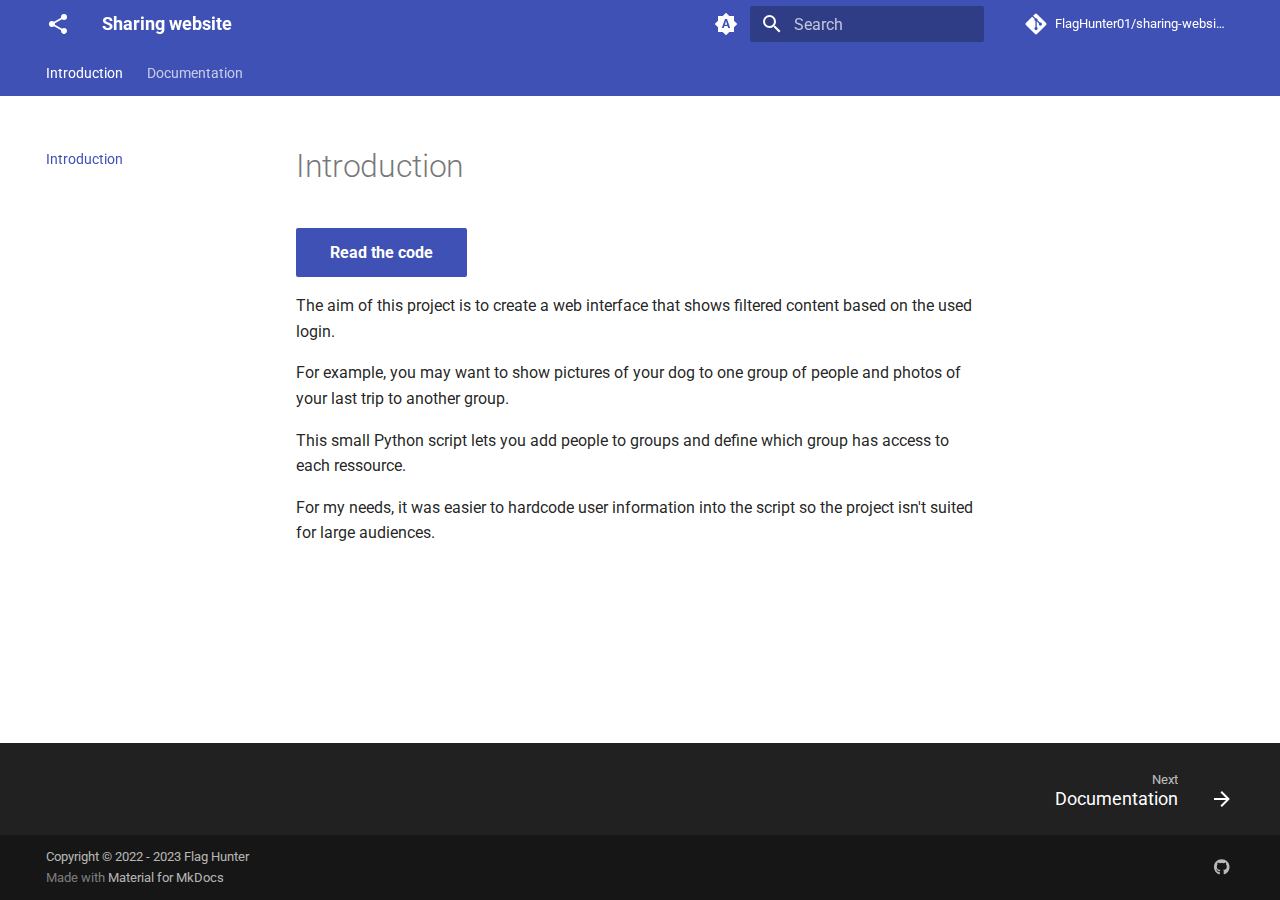
==== index.html @ 3d54a123 "Deployed e9560ef with MkDocs version: 1.5.3" ====
<!doctype html>
<html lang="en" class="no-js">
  <head>
    
      <meta charset="utf-8">
      <meta name="viewport" content="width=device-width,initial-scale=1">
      
        <meta name="description" content="Introduction to the project">
      
      
        <meta name="author" content="Flag Hunter">
      
      
        <link rel="canonical" href="https://flaghunter01.github.io/sharing-website/">
      
      
      
        <link rel="next" href="doc/">
      
      
      <link rel="icon" href="assets/images/favicon.png">
      <meta name="generator" content="mkdocs-1.5.3, mkdocs-material-9.4.8">
    
    
      
        <title>Sharing page - Sharing website</title>
      
    
    
      <link rel="stylesheet" href="assets/stylesheets/main.4b4a2bd9.min.css">
      
        
        <link rel="stylesheet" href="assets/stylesheets/palette.356b1318.min.css">
      
      


    
    
      
    
    
      
        
        
        <link rel="preconnect" href="https://fonts.gstatic.com" crossorigin>
        <link rel="stylesheet" href="https://fonts.googleapis.com/css?family=Roboto:300,300i,400,400i,700,700i%7CRoboto+Mono:400,400i,700,700i&display=fallback">
        <style>:root{--md-text-font:"Roboto";--md-code-font:"Roboto Mono"}</style>
      
    
    
    <script>__md_scope=new URL(".",location),__md_hash=e=>[...e].reduce((e,_)=>(e<<5)-e+_.charCodeAt(0),0),__md_get=(e,_=localStorage,t=__md_scope)=>JSON.parse(_.getItem(t.pathname+"."+e)),__md_set=(e,_,t=localStorage,a=__md_scope)=>{try{t.setItem(a.pathname+"."+e,JSON.stringify(_))}catch(e){}}</script>
    
      

    
    
    
  </head>
  
  
    
    
      
    
    
    
    
    <body dir="ltr" data-md-color-scheme="default" data-md-color-primary="indigo" data-md-color-accent="indigo">
  
    
    
      <script>var palette=__md_get("__palette");if(palette&&"object"==typeof palette.color)for(var key of Object.keys(palette.color))document.body.setAttribute("data-md-color-"+key,palette.color[key])</script>
    
    <input class="md-toggle" data-md-toggle="drawer" type="checkbox" id="__drawer" autocomplete="off">
    <input class="md-toggle" data-md-toggle="search" type="checkbox" id="__search" autocomplete="off">
    <label class="md-overlay" for="__drawer"></label>
    <div data-md-component="skip">
      
    </div>
    <div data-md-component="announce">
      
    </div>
    
    
      

<header class="md-header" data-md-component="header">
  <nav class="md-header__inner md-grid" aria-label="Header">
    <a href="." title="Sharing website" class="md-header__button md-logo" aria-label="Sharing website" data-md-component="logo">
      
  
  <svg xmlns="http://www.w3.org/2000/svg" viewBox="0 0 24 24"><path d="M18 16.08c-.76 0-1.44.3-1.96.77L8.91 12.7c.05-.23.09-.46.09-.7 0-.24-.04-.47-.09-.7l7.05-4.11c.54.5 1.25.81 2.04.81a3 3 0 0 0 3-3 3 3 0 0 0-3-3 3 3 0 0 0-3 3c0 .24.04.47.09.7L8.04 9.81C7.5 9.31 6.79 9 6 9a3 3 0 0 0-3 3 3 3 0 0 0 3 3c.79 0 1.5-.31 2.04-.81l7.12 4.15c-.05.21-.08.43-.08.66 0 1.61 1.31 2.91 2.92 2.91 1.61 0 2.92-1.3 2.92-2.91A2.92 2.92 0 0 0 18 16.08Z"/></svg>

    </a>
    <label class="md-header__button md-icon" for="__drawer">
      
      <svg xmlns="http://www.w3.org/2000/svg" viewBox="0 0 24 24"><path d="M3 6h18v2H3V6m0 5h18v2H3v-2m0 5h18v2H3v-2Z"/></svg>
    </label>
    <div class="md-header__title" data-md-component="header-title">
      <div class="md-header__ellipsis">
        <div class="md-header__topic">
          <span class="md-ellipsis">
            Sharing website
          </span>
        </div>
        <div class="md-header__topic" data-md-component="header-topic">
          <span class="md-ellipsis">
            
              Sharing page
            
          </span>
        </div>
      </div>
    </div>
    
      
        <form class="md-header__option" data-md-component="palette">
  
    
    
    
    <input class="md-option" data-md-color-media="(prefers-color-scheme)" data-md-color-scheme="default" data-md-color-primary="indigo" data-md-color-accent="indigo"  aria-label="Switch to light mode"  type="radio" name="__palette" id="__palette_1">
    
      <label class="md-header__button md-icon" title="Switch to light mode" for="__palette_3" hidden>
        <svg xmlns="http://www.w3.org/2000/svg" viewBox="0 0 24 24"><path d="m14.3 16-.7-2h-3.2l-.7 2H7.8L11 7h2l3.2 9h-1.9M20 8.69V4h-4.69L12 .69 8.69 4H4v4.69L.69 12 4 15.31V20h4.69L12 23.31 15.31 20H20v-4.69L23.31 12 20 8.69m-9.15 3.96h2.3L12 9l-1.15 3.65Z"/></svg>
      </label>
    
  
    
    
    
    <input class="md-option" data-md-color-media="(prefers-color-scheme: light)" data-md-color-scheme="default" data-md-color-primary="deep-purple" data-md-color-accent="red"  aria-label="Switch to dark mode"  type="radio" name="__palette" id="__palette_2">
    
      <label class="md-header__button md-icon" title="Switch to dark mode" for="__palette_1" hidden>
        <svg xmlns="http://www.w3.org/2000/svg" viewBox="0 0 24 24"><path d="M12 8a4 4 0 0 0-4 4 4 4 0 0 0 4 4 4 4 0 0 0 4-4 4 4 0 0 0-4-4m0 10a6 6 0 0 1-6-6 6 6 0 0 1 6-6 6 6 0 0 1 6 6 6 6 0 0 1-6 6m8-9.31V4h-4.69L12 .69 8.69 4H4v4.69L.69 12 4 15.31V20h4.69L12 23.31 15.31 20H20v-4.69L23.31 12 20 8.69Z"/></svg>
      </label>
    
  
    
    
    
    <input class="md-option" data-md-color-media="(prefers-color-scheme: dark)" data-md-color-scheme="slate" data-md-color-primary="teal" data-md-color-accent="amber"  aria-label="Switch to system preference"  type="radio" name="__palette" id="__palette_3">
    
      <label class="md-header__button md-icon" title="Switch to system preference" for="__palette_2" hidden>
        <svg xmlns="http://www.w3.org/2000/svg" viewBox="0 0 24 24"><path d="M12 18c-.89 0-1.74-.2-2.5-.55C11.56 16.5 13 14.42 13 12c0-2.42-1.44-4.5-3.5-5.45C10.26 6.2 11.11 6 12 6a6 6 0 0 1 6 6 6 6 0 0 1-6 6m8-9.31V4h-4.69L12 .69 8.69 4H4v4.69L.69 12 4 15.31V20h4.69L12 23.31 15.31 20H20v-4.69L23.31 12 20 8.69Z"/></svg>
      </label>
    
  
</form>
      
    
    
    
      <label class="md-header__button md-icon" for="__search">
        
        <svg xmlns="http://www.w3.org/2000/svg" viewBox="0 0 24 24"><path d="M9.5 3A6.5 6.5 0 0 1 16 9.5c0 1.61-.59 3.09-1.56 4.23l.27.27h.79l5 5-1.5 1.5-5-5v-.79l-.27-.27A6.516 6.516 0 0 1 9.5 16 6.5 6.5 0 0 1 3 9.5 6.5 6.5 0 0 1 9.5 3m0 2C7 5 5 7 5 9.5S7 14 9.5 14 14 12 14 9.5 12 5 9.5 5Z"/></svg>
      </label>
      <div class="md-search" data-md-component="search" role="dialog">
  <label class="md-search__overlay" for="__search"></label>
  <div class="md-search__inner" role="search">
    <form class="md-search__form" name="search">
      <input type="text" class="md-search__input" name="query" aria-label="Search" placeholder="Search" autocapitalize="off" autocorrect="off" autocomplete="off" spellcheck="false" data-md-component="search-query" required>
      <label class="md-search__icon md-icon" for="__search">
        
        <svg xmlns="http://www.w3.org/2000/svg" viewBox="0 0 24 24"><path d="M9.5 3A6.5 6.5 0 0 1 16 9.5c0 1.61-.59 3.09-1.56 4.23l.27.27h.79l5 5-1.5 1.5-5-5v-.79l-.27-.27A6.516 6.516 0 0 1 9.5 16 6.5 6.5 0 0 1 3 9.5 6.5 6.5 0 0 1 9.5 3m0 2C7 5 5 7 5 9.5S7 14 9.5 14 14 12 14 9.5 12 5 9.5 5Z"/></svg>
        
        <svg xmlns="http://www.w3.org/2000/svg" viewBox="0 0 24 24"><path d="M20 11v2H8l5.5 5.5-1.42 1.42L4.16 12l7.92-7.92L13.5 5.5 8 11h12Z"/></svg>
      </label>
      <nav class="md-search__options" aria-label="Search">
        
        <button type="reset" class="md-search__icon md-icon" title="Clear" aria-label="Clear" tabindex="-1">
          
          <svg xmlns="http://www.w3.org/2000/svg" viewBox="0 0 24 24"><path d="M19 6.41 17.59 5 12 10.59 6.41 5 5 6.41 10.59 12 5 17.59 6.41 19 12 13.41 17.59 19 19 17.59 13.41 12 19 6.41Z"/></svg>
        </button>
      </nav>
      
        <div class="md-search__suggest" data-md-component="search-suggest"></div>
      
    </form>
    <div class="md-search__output">
      <div class="md-search__scrollwrap" data-md-scrollfix>
        <div class="md-search-result" data-md-component="search-result">
          <div class="md-search-result__meta">
            Initializing search
          </div>
          <ol class="md-search-result__list" role="presentation"></ol>
        </div>
      </div>
    </div>
  </div>
</div>
    
    
      <div class="md-header__source">
        <a href="https://github.com/FlagHunter01/sharing-website" title="Go to repository" class="md-source" data-md-component="source">
  <div class="md-source__icon md-icon">
    
    <svg xmlns="http://www.w3.org/2000/svg" viewBox="0 0 448 512"><!--! Font Awesome Free 6.4.2 by @fontawesome - https://fontawesome.com License - https://fontawesome.com/license/free (Icons: CC BY 4.0, Fonts: SIL OFL 1.1, Code: MIT License) Copyright 2023 Fonticons, Inc.--><path d="M439.55 236.05 244 40.45a28.87 28.87 0 0 0-40.81 0l-40.66 40.63 51.52 51.52c27.06-9.14 52.68 16.77 43.39 43.68l49.66 49.66c34.23-11.8 61.18 31 35.47 56.69-26.49 26.49-70.21-2.87-56-37.34L240.22 199v121.85c25.3 12.54 22.26 41.85 9.08 55a34.34 34.34 0 0 1-48.55 0c-17.57-17.6-11.07-46.91 11.25-56v-123c-20.8-8.51-24.6-30.74-18.64-45L142.57 101 8.45 235.14a28.86 28.86 0 0 0 0 40.81l195.61 195.6a28.86 28.86 0 0 0 40.8 0l194.69-194.69a28.86 28.86 0 0 0 0-40.81z"/></svg>
  </div>
  <div class="md-source__repository">
    FlagHunter01/sharing-website
  </div>
</a>
      </div>
    
  </nav>
  
</header>
    
    <div class="md-container" data-md-component="container">
      
      
        
          
            
<nav class="md-tabs" aria-label="Tabs" data-md-component="tabs">
  <div class="md-grid">
    <ul class="md-tabs__list">
      
        
  
  
    
  
  
    <li class="md-tabs__item md-tabs__item--active">
      <a href="." class="md-tabs__link">
        
  
    
  
  Introduction

      </a>
    </li>
  

      
        
  
  
  
    <li class="md-tabs__item">
      <a href="doc/" class="md-tabs__link">
        
  
    
  
  Documentation

      </a>
    </li>
  

      
    </ul>
  </div>
</nav>
          
        
      
      <main class="md-main" data-md-component="main">
        <div class="md-main__inner md-grid">
          
            
              
              <div class="md-sidebar md-sidebar--primary" data-md-component="sidebar" data-md-type="navigation" >
                <div class="md-sidebar__scrollwrap">
                  <div class="md-sidebar__inner">
                    


  


<nav class="md-nav md-nav--primary md-nav--lifted" aria-label="Navigation" data-md-level="0">
  <label class="md-nav__title" for="__drawer">
    <a href="." title="Sharing website" class="md-nav__button md-logo" aria-label="Sharing website" data-md-component="logo">
      
  
  <svg xmlns="http://www.w3.org/2000/svg" viewBox="0 0 24 24"><path d="M18 16.08c-.76 0-1.44.3-1.96.77L8.91 12.7c.05-.23.09-.46.09-.7 0-.24-.04-.47-.09-.7l7.05-4.11c.54.5 1.25.81 2.04.81a3 3 0 0 0 3-3 3 3 0 0 0-3-3 3 3 0 0 0-3 3c0 .24.04.47.09.7L8.04 9.81C7.5 9.31 6.79 9 6 9a3 3 0 0 0-3 3 3 3 0 0 0 3 3c.79 0 1.5-.31 2.04-.81l7.12 4.15c-.05.21-.08.43-.08.66 0 1.61 1.31 2.91 2.92 2.91 1.61 0 2.92-1.3 2.92-2.91A2.92 2.92 0 0 0 18 16.08Z"/></svg>

    </a>
    Sharing website
  </label>
  
    <div class="md-nav__source">
      <a href="https://github.com/FlagHunter01/sharing-website" title="Go to repository" class="md-source" data-md-component="source">
  <div class="md-source__icon md-icon">
    
    <svg xmlns="http://www.w3.org/2000/svg" viewBox="0 0 448 512"><!--! Font Awesome Free 6.4.2 by @fontawesome - https://fontawesome.com License - https://fontawesome.com/license/free (Icons: CC BY 4.0, Fonts: SIL OFL 1.1, Code: MIT License) Copyright 2023 Fonticons, Inc.--><path d="M439.55 236.05 244 40.45a28.87 28.87 0 0 0-40.81 0l-40.66 40.63 51.52 51.52c27.06-9.14 52.68 16.77 43.39 43.68l49.66 49.66c34.23-11.8 61.18 31 35.47 56.69-26.49 26.49-70.21-2.87-56-37.34L240.22 199v121.85c25.3 12.54 22.26 41.85 9.08 55a34.34 34.34 0 0 1-48.55 0c-17.57-17.6-11.07-46.91 11.25-56v-123c-20.8-8.51-24.6-30.74-18.64-45L142.57 101 8.45 235.14a28.86 28.86 0 0 0 0 40.81l195.61 195.6a28.86 28.86 0 0 0 40.8 0l194.69-194.69a28.86 28.86 0 0 0 0-40.81z"/></svg>
  </div>
  <div class="md-source__repository">
    FlagHunter01/sharing-website
  </div>
</a>
    </div>
  
  <ul class="md-nav__list" data-md-scrollfix>
    
      
      
  
  
    
  
  
    <li class="md-nav__item md-nav__item--active">
      
      <input class="md-nav__toggle md-toggle" type="checkbox" id="__toc">
      
      
      
      <a href="." class="md-nav__link md-nav__link--active">
        
  
  <span class="md-ellipsis">
    Introduction
  </span>
  

      </a>
      
    </li>
  

    
      
      
  
  
  
    <li class="md-nav__item">
      <a href="doc/" class="md-nav__link">
        
  
  <span class="md-ellipsis">
    Documentation
  </span>
  

      </a>
    </li>
  

    
  </ul>
</nav>
                  </div>
                </div>
              </div>
            
            
              
              <div class="md-sidebar md-sidebar--secondary" data-md-component="sidebar" data-md-type="toc" >
                <div class="md-sidebar__scrollwrap">
                  <div class="md-sidebar__inner">
                    

<nav class="md-nav md-nav--secondary" aria-label="Table of contents">
  
  
  
  
</nav>
                  </div>
                </div>
              </div>
            
          
          
            <div class="md-content" data-md-component="content">
              <article class="md-content__inner md-typeset">
                
                  

  
  


  <h1>Introduction</h1>

<p><a class="md-button md-button--primary" href="https://github.com/FlagHunter01/sharing-website">Read the code</a></p>
<p>The aim of this project is to create a web interface that shows filtered content based on the used login.</p>
<p>For example, you may want to show pictures of your dog to one group of people and photos of your last trip to another group.</p>
<p>This small Python script lets you add people to groups and define which group has access to each ressource.</p>
<p>For my needs, it was easier to hardcode user information into the script so the project isn't suited for large audiences.</p>





                
              </article>
            </div>
          
          
  <script>var tabs=__md_get("__tabs");if(Array.isArray(tabs))e:for(var set of document.querySelectorAll(".tabbed-set")){var tab,labels=set.querySelector(".tabbed-labels");for(tab of tabs)for(var label of labels.getElementsByTagName("label"))if(label.innerText.trim()===tab){var input=document.getElementById(label.htmlFor);input.checked=!0;continue e}}</script>

        </div>
        
          <button type="button" class="md-top md-icon" data-md-component="top" hidden>
  
  <svg xmlns="http://www.w3.org/2000/svg" viewBox="0 0 24 24"><path d="M13 20h-2V8l-5.5 5.5-1.42-1.42L12 4.16l7.92 7.92-1.42 1.42L13 8v12Z"/></svg>
  Back to top
</button>
        
      </main>
      
        <footer class="md-footer">
  
    
      
      <nav class="md-footer__inner md-grid" aria-label="Footer" >
        
        
          
          <a href="doc/" class="md-footer__link md-footer__link--next" aria-label="Next: Documentation">
            <div class="md-footer__title">
              <span class="md-footer__direction">
                Next
              </span>
              <div class="md-ellipsis">
                Documentation
              </div>
            </div>
            <div class="md-footer__button md-icon">
              
              <svg xmlns="http://www.w3.org/2000/svg" viewBox="0 0 24 24"><path d="M4 11v2h12l-5.5 5.5 1.42 1.42L19.84 12l-7.92-7.92L10.5 5.5 16 11H4Z"/></svg>
            </div>
          </a>
        
      </nav>
    
  
  <div class="md-footer-meta md-typeset">
    <div class="md-footer-meta__inner md-grid">
      <div class="md-copyright">
  
    <div class="md-copyright__highlight">
      Copyright &copy; 2022 - 2023 Flag Hunter
    </div>
  
  
    Made with
    <a href="https://squidfunk.github.io/mkdocs-material/" target="_blank" rel="noopener">
      Material for MkDocs
    </a>
  
</div>
      
        <div class="md-social">
  
    
    
    
    
      
      
    
    <a href="https://github.com/flaghunter01/" target="_blank" rel="noopener" title="github.com" class="md-social__link">
      <svg xmlns="http://www.w3.org/2000/svg" viewBox="0 0 496 512"><!--! Font Awesome Free 6.4.2 by @fontawesome - https://fontawesome.com License - https://fontawesome.com/license/free (Icons: CC BY 4.0, Fonts: SIL OFL 1.1, Code: MIT License) Copyright 2023 Fonticons, Inc.--><path d="M165.9 397.4c0 2-2.3 3.6-5.2 3.6-3.3.3-5.6-1.3-5.6-3.6 0-2 2.3-3.6 5.2-3.6 3-.3 5.6 1.3 5.6 3.6zm-31.1-4.5c-.7 2 1.3 4.3 4.3 4.9 2.6 1 5.6 0 6.2-2s-1.3-4.3-4.3-5.2c-2.6-.7-5.5.3-6.2 2.3zm44.2-1.7c-2.9.7-4.9 2.6-4.6 4.9.3 2 2.9 3.3 5.9 2.6 2.9-.7 4.9-2.6 4.6-4.6-.3-1.9-3-3.2-5.9-2.9zM244.8 8C106.1 8 0 113.3 0 252c0 110.9 69.8 205.8 169.5 239.2 12.8 2.3 17.3-5.6 17.3-12.1 0-6.2-.3-40.4-.3-61.4 0 0-70 15-84.7-29.8 0 0-11.4-29.1-27.8-36.6 0 0-22.9-15.7 1.6-15.4 0 0 24.9 2 38.6 25.8 21.9 38.6 58.6 27.5 72.9 20.9 2.3-16 8.8-27.1 16-33.7-55.9-6.2-112.3-14.3-112.3-110.5 0-27.5 7.6-41.3 23.6-58.9-2.6-6.5-11.1-33.3 2.6-67.9 20.9-6.5 69 27 69 27 20-5.6 41.5-8.5 62.8-8.5s42.8 2.9 62.8 8.5c0 0 48.1-33.6 69-27 13.7 34.7 5.2 61.4 2.6 67.9 16 17.7 25.8 31.5 25.8 58.9 0 96.5-58.9 104.2-114.8 110.5 9.2 7.9 17 22.9 17 46.4 0 33.7-.3 75.4-.3 83.6 0 6.5 4.6 14.4 17.3 12.1C428.2 457.8 496 362.9 496 252 496 113.3 383.5 8 244.8 8zM97.2 352.9c-1.3 1-1 3.3.7 5.2 1.6 1.6 3.9 2.3 5.2 1 1.3-1 1-3.3-.7-5.2-1.6-1.6-3.9-2.3-5.2-1zm-10.8-8.1c-.7 1.3.3 2.9 2.3 3.9 1.6 1 3.6.7 4.3-.7.7-1.3-.3-2.9-2.3-3.9-2-.6-3.6-.3-4.3.7zm32.4 35.6c-1.6 1.3-1 4.3 1.3 6.2 2.3 2.3 5.2 2.6 6.5 1 1.3-1.3.7-4.3-1.3-6.2-2.2-2.3-5.2-2.6-6.5-1zm-11.4-14.7c-1.6 1-1.6 3.6 0 5.9 1.6 2.3 4.3 3.3 5.6 2.3 1.6-1.3 1.6-3.9 0-6.2-1.4-2.3-4-3.3-5.6-2z"/></svg>
    </a>
  
</div>
      
    </div>
  </div>
</footer>
      
    </div>
    <div class="md-dialog" data-md-component="dialog">
      <div class="md-dialog__inner md-typeset"></div>
    </div>
    
    
    <script id="__config" type="application/json">{"base": ".", "features": ["content.code.copy", "navigation.footer", "navigation.instant", "navigation.tracking", "navigation.tabs", "navigation.sections", "navigation.expand", "navigation.path", "navigation.indexes", "toc.follow", "navigation.top", "search.suggest", "search.highlight", "content.tabs.link", "content.tooltips"], "search": "assets/javascripts/workers/search.f886a092.min.js", "translations": {"clipboard.copied": "Copied to clipboard", "clipboard.copy": "Copy to clipboard", "search.result.more.one": "1 more on this page", "search.result.more.other": "# more on this page", "search.result.none": "No matching documents", "search.result.one": "1 matching document", "search.result.other": "# matching documents", "search.result.placeholder": "Type to start searching", "search.result.term.missing": "Missing", "select.version": "Select version"}}</script>
    
    
      <script src="assets/javascripts/bundle.81fa17fe.min.js"></script>
      
    
  </body>
</html>
---- assets/stylesheets/main.4b4a2bd9.min.css ----
@charset "UTF-8";html{-webkit-text-size-adjust:none;-moz-text-size-adjust:none;text-size-adjust:none;box-sizing:border-box}*,:after,:before{box-sizing:inherit}@media (prefers-reduced-motion){*,:after,:before{transition:none!important}}body{margin:0}a,button,input,label{-webkit-tap-highlight-color:transparent}a{color:inherit;text-decoration:none}hr{border:0;box-sizing:initial;display:block;height:.05rem;overflow:visible;padding:0}small{font-size:80%}sub,sup{line-height:1em}img{border-style:none}table{border-collapse:initial;border-spacing:0}td,th{font-weight:400;vertical-align:top}button{background:#0000;border:0;font-family:inherit;font-size:inherit;margin:0;padding:0}input{border:0;outline:none}:root{--md-primary-fg-color:#4051b5;--md-primary-fg-color--light:#5d6cc0;--md-primary-fg-color--dark:#303fa1;--md-primary-bg-color:#fff;--md-primary-bg-color--light:#ffffffb3;--md-accent-fg-color:#526cfe;--md-accent-fg-color--transparent:#526cfe1a;--md-accent-bg-color:#fff;--md-accent-bg-color--light:#ffffffb3}[data-md-color-scheme=default]{color-scheme:light}[data-md-color-scheme=default] img[src$="#gh-dark-mode-only"],[data-md-color-scheme=default] img[src$="#only-dark"]{display:none}:root,[data-md-color-scheme=default]{--md-hue:225deg;--md-default-fg-color:#000000de;--md-default-fg-color--light:#0000008a;--md-default-fg-color--lighter:#00000052;--md-default-fg-color--lightest:#00000012;--md-default-bg-color:#fff;--md-default-bg-color--light:#ffffffb3;--md-default-bg-color--lighter:#ffffff4d;--md-default-bg-color--lightest:#ffffff1f;--md-code-fg-color:#36464e;--md-code-bg-color:#f5f5f5;--md-code-hl-color:#4287ff;--md-code-hl-color--light:#4287ff1a;--md-code-hl-number-color:#d52a2a;--md-code-hl-special-color:#db1457;--md-code-hl-function-color:#a846b9;--md-code-hl-constant-color:#6e59d9;--md-code-hl-keyword-color:#3f6ec6;--md-code-hl-string-color:#1c7d4d;--md-code-hl-name-color:var(--md-code-fg-color);--md-code-hl-operator-color:var(--md-default-fg-color--light);--md-code-hl-punctuation-color:var(--md-default-fg-color--light);--md-code-hl-comment-color:var(--md-default-fg-color--light);--md-code-hl-generic-color:var(--md-default-fg-color--light);--md-code-hl-variable-color:var(--md-default-fg-color--light);--md-typeset-color:var(--md-default-fg-color);--md-typeset-a-color:var(--md-primary-fg-color);--md-typeset-del-color:#f5503d26;--md-typeset-ins-color:#0bd57026;--md-typeset-kbd-color:#fafafa;--md-typeset-kbd-accent-color:#fff;--md-typeset-kbd-border-color:#b8b8b8;--md-typeset-mark-color:#ffff0080;--md-typeset-table-color:#0000001f;--md-typeset-table-color--light:rgba(0,0,0,.035);--md-admonition-fg-color:var(--md-default-fg-color);--md-admonition-bg-color:var(--md-default-bg-color);--md-warning-fg-color:#000000de;--md-warning-bg-color:#ff9;--md-footer-fg-color:#fff;--md-footer-fg-color--light:#ffffffb3;--md-footer-fg-color--lighter:#ffffff73;--md-footer-bg-color:#000000de;--md-footer-bg-color--dark:#00000052;--md-shadow-z1:0 0.2rem 0.5rem #0000000d,0 0 0.05rem #0000001a;--md-shadow-z2:0 0.2rem 0.5rem #0000001a,0 0 0.05rem #00000040;--md-shadow-z3:0 0.2rem 0.5rem #0003,0 0 0.05rem #00000059}.md-icon svg{fill:currentcolor;display:block;height:1.2rem;width:1.2rem}body{-webkit-font-smoothing:antialiased;-moz-osx-font-smoothing:grayscale;--md-text-font-family:var(--md-text-font,_),-apple-system,BlinkMacSystemFont,Helvetica,Arial,sans-serif;--md-code-font-family:var(--md-code-font,_),SFMono-Regular,Consolas,Menlo,monospace}aside,body,input{font-feature-settings:"kern","liga";color:var(--md-typeset-color);font-family:var(--md-text-font-family)}code,kbd,pre{font-feature-settings:"kern";font-family:var(--md-code-font-family)}:root{--md-typeset-table-sort-icon:url('data:image/svg+xml;charset=utf-8,<svg xmlns="http://www.w3.org/2000/svg" viewBox="0 0 24 24"><path d="m18 21-4-4h3V7h-3l4-4 4 4h-3v10h3M2 19v-2h10v2M2 13v-2h7v2M2 7V5h4v2H2Z"/></svg>');--md-typeset-table-sort-icon--asc:url('data:image/svg+xml;charset=utf-8,<svg xmlns="http://www.w3.org/2000/svg" viewBox="0 0 24 24"><path d="M19 17h3l-4 4-4-4h3V3h2M2 17h10v2H2M6 5v2H2V5m0 6h7v2H2v-2Z"/></svg>');--md-typeset-table-sort-icon--desc:url('data:image/svg+xml;charset=utf-8,<svg xmlns="http://www.w3.org/2000/svg" viewBox="0 0 24 24"><path d="M19 7h3l-4-4-4 4h3v14h2M2 17h10v2H2M6 5v2H2V5m0 6h7v2H2v-2Z"/></svg>')}.md-typeset{-webkit-print-color-adjust:exact;color-adjust:exact;font-size:.8rem;line-height:1.6}@media print{.md-typeset{font-size:.68rem}}.md-typeset blockquote,.md-typeset dl,.md-typeset figure,.md-typeset ol,.md-typeset pre,.md-typeset ul{margin-bottom:1em;margin-top:1em}.md-typeset h1{color:var(--md-default-fg-color--light);font-size:2em;line-height:1.3;margin:0 0 1.25em}.md-typeset h1,.md-typeset h2{font-weight:300;letter-spacing:-.01em}.md-typeset h2{font-size:1.5625em;line-height:1.4;margin:1.6em 0 .64em}.md-typeset h3{font-size:1.25em;font-weight:400;letter-spacing:-.01em;line-height:1.5;margin:1.6em 0 .8em}.md-typeset h2+h3{margin-top:.8em}.md-typeset h4{font-weight:700;letter-spacing:-.01em;margin:1em 0}.md-typeset h5,.md-typeset h6{color:var(--md-default-fg-color--light);font-size:.8em;font-weight:700;letter-spacing:-.01em;margin:1.25em 0}.md-typeset h5{text-transform:uppercase}.md-typeset hr{border-bottom:.05rem solid var(--md-default-fg-color--lightest);display:flow-root;margin:1.5em 0}.md-typeset a{color:var(--md-typeset-a-color);word-break:break-word}.md-typeset a,.md-typeset a:before{transition:color 125ms}.md-typeset a:focus,.md-typeset a:hover{color:var(--md-accent-fg-color)}.md-typeset a:focus code,.md-typeset a:hover code{background-color:var(--md-accent-fg-color--transparent)}.md-typeset a code{color:currentcolor;transition:background-color 125ms}.md-typeset a.focus-visible{outline-color:var(--md-accent-fg-color);outline-offset:.2rem}.md-typeset code,.md-typeset kbd,.md-typeset pre{color:var(--md-code-fg-color);direction:ltr;font-variant-ligatures:none}@media print{.md-typeset code,.md-typeset kbd,.md-typeset pre{white-space:pre-wrap}}.md-typeset code{background-color:var(--md-code-bg-color);border-radius:.1rem;-webkit-box-decoration-break:clone;box-decoration-break:clone;font-size:.85em;padding:0 .2941176471em;word-break:break-word}.md-typeset code:not(.focus-visible){-webkit-tap-highlight-color:transparent;outline:none}.md-typeset pre{display:flow-root;line-height:1.4;position:relative}.md-typeset pre>code{-webkit-box-decoration-break:slice;box-decoration-break:slice;box-shadow:none;display:block;margin:0;outline-color:var(--md-accent-fg-color);overflow:auto;padding:.7720588235em 1.1764705882em;scrollbar-color:var(--md-default-fg-color--lighter) #0000;scrollbar-width:thin;touch-action:auto;word-break:normal}.md-typeset pre>code:hover{scrollbar-color:var(--md-accent-fg-color) #0000}.md-typeset pre>code::-webkit-scrollbar{height:.2rem;width:.2rem}.md-typeset pre>code::-webkit-scrollbar-thumb{background-color:var(--md-default-fg-color--lighter)}.md-typeset pre>code::-webkit-scrollbar-thumb:hover{background-color:var(--md-accent-fg-color)}.md-typeset kbd{background-color:var(--md-typeset-kbd-color);border-radius:.1rem;box-shadow:0 .1rem 0 .05rem var(--md-typeset-kbd-border-color),0 .1rem 0 var(--md-typeset-kbd-border-color),0 -.1rem .2rem var(--md-typeset-kbd-accent-color) inset;color:var(--md-default-fg-color);display:inline-block;font-size:.75em;padding:0 .6666666667em;vertical-align:text-top;word-break:break-word}.md-typeset mark{background-color:var(--md-typeset-mark-color);-webkit-box-decoration-break:clone;box-decoration-break:clone;color:inherit;word-break:break-word}.md-typeset abbr{border-bottom:.05rem dotted var(--md-default-fg-color--light);cursor:help;text-decoration:none}@media (hover:none){.md-typeset abbr[title]:focus:after,.md-typeset abbr[title]:hover:after{background-color:var(--md-default-fg-color);border-radius:.1rem;box-shadow:var(--md-shadow-z3);color:var(--md-default-bg-color);content:attr(title);font-size:.7rem;left:.8rem;margin-top:2em;padding:.2rem .3rem;position:absolute;right:.8rem}}.md-typeset small{opacity:.75}[dir=ltr] .md-typeset sub,[dir=ltr] .md-typeset sup{margin-left:.078125em}[dir=rtl] .md-typeset sub,[dir=rtl] .md-typeset sup{margin-right:.078125em}[dir=ltr] .md-typeset blockquote{padding-left:.6rem}[dir=rtl] .md-typeset blockquote{padding-right:.6rem}[dir=ltr] .md-typeset blockquote{border-left:.2rem solid var(--md-default-fg-color--lighter)}[dir=rtl] .md-typeset blockquote{border-right:.2rem solid var(--md-default-fg-color--lighter)}.md-typeset blockquote{color:var(--md-default-fg-color--light);margin-left:0;margin-right:0}.md-typeset ul{list-style-type:disc}[dir=ltr] .md-typeset ol,[dir=ltr] .md-typeset ul{margin-left:.625em}[dir=rtl] .md-typeset ol,[dir=rtl] .md-typeset ul{margin-right:.625em}.md-typeset ol,.md-typeset ul{padding:0}.md-typeset ol:not([hidden]),.md-typeset ul:not([hidden]){display:flow-root}.md-typeset ol ol,.md-typeset ul ol{list-style-type:lower-alpha}.md-typeset ol ol ol,.md-typeset ul ol ol{list-style-type:lower-roman}[dir=ltr] .md-typeset ol li,[dir=ltr] .md-typeset ul li{margin-left:1.25em}[dir=rtl] .md-typeset ol li,[dir=rtl] .md-typeset ul li{margin-right:1.25em}.md-typeset ol li,.md-typeset ul li{margin-bottom:.5em}.md-typeset ol li blockquote,.md-typeset ol li p,.md-typeset ul li blockquote,.md-typeset ul li p{margin:.5em 0}.md-typeset ol li:last-child,.md-typeset ul li:last-child{margin-bottom:0}[dir=ltr] .md-typeset ol li ol,[dir=ltr] .md-typeset ol li ul,[dir=ltr] .md-typeset ul li ol,[dir=ltr] .md-typeset ul li ul{margin-left:.625em}[dir=rtl] .md-typeset ol li ol,[dir=rtl] .md-typeset ol li ul,[dir=rtl] .md-typeset ul li ol,[dir=rtl] .md-typeset ul li ul{margin-right:.625em}.md-typeset ol li ol,.md-typeset ol li ul,.md-typeset ul li ol,.md-typeset ul li ul{margin-bottom:.5em;margin-top:.5em}[dir=ltr] .md-typeset dd{margin-left:1.875em}[dir=rtl] .md-typeset dd{margin-right:1.875em}.md-typeset dd{margin-bottom:1.5em;margin-top:1em}.md-typeset img,.md-typeset svg,.md-typeset video{height:auto;max-width:100%}.md-typeset img[align=left]{margin:1em 1em 1em 0}.md-typeset img[align=right]{margin:1em 0 1em 1em}.md-typeset img[align]:only-child{margin-top:0}.md-typeset figure{display:flow-root;margin:1em auto;max-width:100%;text-align:center;width:-webkit-fit-content;width:-moz-fit-content;width:fit-content}.md-typeset figure img{display:block}.md-typeset figcaption{font-style:italic;margin:1em auto;max-width:24rem}.md-typeset iframe{max-width:100%}.md-typeset table:not([class]){background-color:var(--md-default-bg-color);border:.05rem solid var(--md-typeset-table-color);border-radius:.1rem;display:inline-block;font-size:.64rem;max-width:100%;overflow:auto;touch-action:auto}@media print{.md-typeset table:not([class]){display:table}}.md-typeset table:not([class])+*{margin-top:1.5em}.md-typeset table:not([class]) td>:first-child,.md-typeset table:not([class]) th>:first-child{margin-top:0}.md-typeset table:not([class]) td>:last-child,.md-typeset table:not([class]) th>:last-child{margin-bottom:0}.md-typeset table:not([class]) td:not([align]),.md-typeset table:not([class]) th:not([align]){text-align:left}[dir=rtl] .md-typeset table:not([class]) td:not([align]),[dir=rtl] .md-typeset table:not([class]) th:not([align]){text-align:right}.md-typeset table:not([class]) th{font-weight:700;min-width:5rem;padding:.9375em 1.25em;vertical-align:top}.md-typeset table:not([class]) td{border-top:.05rem solid var(--md-typeset-table-color);padding:.9375em 1.25em;vertical-align:top}.md-typeset table:not([class]) tbody tr{transition:background-color 125ms}.md-typeset table:not([class]) tbody tr:hover{background-color:var(--md-typeset-table-color--light);box-shadow:0 .05rem 0 var(--md-default-bg-color) inset}.md-typeset table:not([class]) a{word-break:normal}.md-typeset table th[role=columnheader]{cursor:pointer}[dir=ltr] .md-typeset table th[role=columnheader]:after{margin-left:.5em}[dir=rtl] .md-typeset table th[role=columnheader]:after{margin-right:.5em}.md-typeset table th[role=columnheader]:after{content:"";display:inline-block;height:1.2em;-webkit-mask-image:var(--md-typeset-table-sort-icon);mask-image:var(--md-typeset-table-sort-icon);-webkit-mask-repeat:no-repeat;mask-repeat:no-repeat;-webkit-mask-size:contain;mask-size:contain;transition:background-color 125ms;vertical-align:text-bottom;width:1.2em}.md-typeset table th[role=columnheader]:hover:after{background-color:var(--md-default-fg-color--lighter)}.md-typeset table th[role=columnheader][aria-sort=ascending]:after{background-color:var(--md-default-fg-color--light);-webkit-mask-image:var(--md-typeset-table-sort-icon--asc);mask-image:var(--md-typeset-table-sort-icon--asc)}.md-typeset table th[role=columnheader][aria-sort=descending]:after{background-color:var(--md-default-fg-color--light);-webkit-mask-image:var(--md-typeset-table-sort-icon--desc);mask-image:var(--md-typeset-table-sort-icon--desc)}.md-typeset__scrollwrap{margin:1em -.8rem;overflow-x:auto;touch-action:auto}.md-typeset__table{display:inline-block;margin-bottom:.5em;padding:0 .8rem}@media print{.md-typeset__table{display:block}}html .md-typeset__table table{display:table;margin:0;overflow:hidden;width:100%}@media screen and (max-width:44.984375em){.md-content__inner>pre{margin:1em -.8rem}.md-content__inner>pre code{border-radius:0}}.md-typeset .md-author{display:block;flex-shrink:0;height:1.6rem;overflow:hidden;position:relative;transition:color 125ms,transform 125ms;width:1.6rem}.md-typeset .md-author img{border-radius:100%;display:block}.md-typeset .md-author--more{background:var(--md-default-fg-color--lightest);color:var(--md-default-fg-color--lighter);font-size:.6rem;font-weight:700;line-height:1.6rem;text-align:center}.md-typeset .md-author--long{height:2.4rem;width:2.4rem}.md-typeset a.md-author{transform:scale(1)}.md-typeset a.md-author img{filter:grayscale(100%) opacity(75%);transition:filter 125ms}.md-typeset a.md-author:focus,.md-typeset a.md-author:hover{transform:scale(1.1);z-index:1}.md-typeset a.md-author:focus img,.md-typeset a.md-author:hover img{filter:grayscale(0)}.md-banner{background-color:var(--md-footer-bg-color);color:var(--md-footer-fg-color);overflow:auto}@media print{.md-banner{display:none}}.md-banner--warning{background-color:var(--md-warning-bg-color);color:var(--md-warning-fg-color)}.md-banner__inner{font-size:.7rem;margin:.6rem auto;padding:0 .8rem}[dir=ltr] .md-banner__button{float:right}[dir=rtl] .md-banner__button{float:left}.md-banner__button{color:inherit;cursor:pointer;transition:opacity .25s}.no-js .md-banner__button{display:none}.md-banner__button:hover{opacity:.7}html{font-size:125%;height:100%;overflow-x:hidden}@media screen and (min-width:100em){html{font-size:137.5%}}@media screen and (min-width:125em){html{font-size:150%}}body{background-color:var(--md-default-bg-color);display:flex;flex-direction:column;font-size:.5rem;min-height:100%;position:relative;width:100%}@media print{body{display:block}}@media screen and (max-width:59.984375em){body[data-md-scrolllock]{position:fixed}}.md-grid{margin-left:auto;margin-right:auto;max-width:61rem}.md-container{display:flex;flex-direction:column;flex-grow:1}@media print{.md-container{display:block}}.md-main{flex-grow:1}.md-main__inner{display:flex;height:100%;margin-top:1.5rem}.md-ellipsis{overflow:hidden;text-overflow:ellipsis}.md-toggle{display:none}.md-option{height:0;opacity:0;position:absolute;width:0}.md-option:checked+label:not([hidden]){display:block}.md-option.focus-visible+label{outline-color:var(--md-accent-fg-color);outline-style:auto}.md-skip{background-color:var(--md-default-fg-color);border-radius:.1rem;color:var(--md-default-bg-color);font-size:.64rem;margin:.5rem;opacity:0;outline-color:var(--md-accent-fg-color);padding:.3rem .5rem;position:fixed;transform:translateY(.4rem);z-index:-1}.md-skip:focus{opacity:1;transform:translateY(0);transition:transform .25s cubic-bezier(.4,0,.2,1),opacity 175ms 75ms;z-index:10}@page{margin:25mm}:root{--md-clipboard-icon:url('data:image/svg+xml;charset=utf-8,<svg xmlns="http://www.w3.org/2000/svg" viewBox="0 0 24 24"><path d="M19 21H8V7h11m0-2H8a2 2 0 0 0-2 2v14a2 2 0 0 0 2 2h11a2 2 0 0 0 2-2V7a2 2 0 0 0-2-2m-3-4H4a2 2 0 0 0-2 2v14h2V3h12V1Z"/></svg>')}.md-clipboard{border-radius:.1rem;color:var(--md-default-fg-color--lightest);cursor:pointer;height:1.5em;outline-color:var(--md-accent-fg-color);outline-offset:.1rem;position:absolute;right:.5em;top:.5em;transition:color .25s;width:1.5em;z-index:1}@media print{.md-clipboard{display:none}}.md-clipboard:not(.focus-visible){-webkit-tap-highlight-color:transparent;outline:none}:hover>.md-clipboard{color:var(--md-default-fg-color--light)}.md-clipboard:focus,.md-clipboard:hover{color:var(--md-accent-fg-color)}.md-clipboard:after{background-color:currentcolor;content:"";display:block;height:1.125em;margin:0 auto;-webkit-mask-image:var(--md-clipboard-icon);mask-image:var(--md-clipboard-icon);-webkit-mask-position:center;mask-position:center;-webkit-mask-repeat:no-repeat;mask-repeat:no-repeat;-webkit-mask-size:contain;mask-size:contain;width:1.125em}.md-clipboard--inline{cursor:pointer}.md-clipboard--inline code{transition:color .25s,background-color .25s}.md-clipboard--inline:focus code,.md-clipboard--inline:hover code{background-color:var(--md-accent-fg-color--transparent);color:var(--md-accent-fg-color)}@keyframes consent{0%{opacity:0;transform:translateY(100%)}to{opacity:1;transform:translateY(0)}}@keyframes overlay{0%{opacity:0}to{opacity:1}}.md-consent__overlay{animation:overlay .25s both;-webkit-backdrop-filter:blur(.1rem);backdrop-filter:blur(.1rem);background-color:#0000008a;height:100%;opacity:1;position:fixed;top:0;width:100%;z-index:5}.md-consent__inner{animation:consent .5s cubic-bezier(.1,.7,.1,1) both;background-color:var(--md-default-bg-color);border:0;border-radius:.1rem;bottom:0;box-shadow:0 0 .2rem #0000001a,0 .2rem .4rem #0003;max-height:100%;overflow:auto;padding:0;position:fixed;width:100%;z-index:5}.md-consent__form{padding:.8rem}.md-consent__settings{display:none;margin:1em 0}input:checked+.md-consent__settings{display:block}.md-consent__controls{margin-bottom:.8rem}.md-typeset .md-consent__controls .md-button{display:inline}@media screen and (max-width:44.984375em){.md-typeset .md-consent__controls .md-button{display:block;margin-top:.4rem;text-align:center;width:100%}}.md-consent label{cursor:pointer}.md-content{flex-grow:1;min-width:0}.md-content__inner{margin:0 .8rem 1.2rem;padding-top:.6rem}@media screen and (min-width:76.25em){[dir=ltr] .md-sidebar--primary:not([hidden])~.md-content>.md-content__inner{margin-left:1.2rem}[dir=ltr] .md-sidebar--secondary:not([hidden])~.md-content>.md-content__inner,[dir=rtl] .md-sidebar--primary:not([hidden])~.md-content>.md-content__inner{margin-right:1.2rem}[dir=rtl] .md-sidebar--secondary:not([hidden])~.md-content>.md-content__inner{margin-left:1.2rem}}.md-content__inner:before{content:"";display:block;height:.4rem}.md-content__inner>:last-child{margin-bottom:0}[dir=ltr] .md-content__button{float:right}[dir=rtl] .md-content__button{float:left}[dir=ltr] .md-content__button{margin-left:.4rem}[dir=rtl] .md-content__button{margin-right:.4rem}.md-content__button{margin:.4rem 0;padding:0}@media print{.md-content__button{display:none}}.md-typeset .md-content__button{color:var(--md-default-fg-color--lighter)}.md-content__button svg{display:inline;vertical-align:top}[dir=rtl] .md-content__button svg{transform:scaleX(-1)}[dir=ltr] .md-dialog{right:.8rem}[dir=rtl] .md-dialog{left:.8rem}.md-dialog{background-color:var(--md-default-fg-color);border-radius:.1rem;bottom:.8rem;box-shadow:var(--md-shadow-z3);min-width:11.1rem;opacity:0;padding:.4rem .6rem;pointer-events:none;position:fixed;transform:translateY(100%);transition:transform 0ms .4s,opacity .4s;z-index:4}@media print{.md-dialog{display:none}}.md-dialog--active{opacity:1;pointer-events:auto;transform:translateY(0);transition:transform .4s cubic-bezier(.075,.85,.175,1),opacity .4s}.md-dialog__inner{color:var(--md-default-bg-color);font-size:.7rem}.md-feedback{margin:2em 0 1em;text-align:center}.md-feedback fieldset{border:none;margin:0;padding:0}.md-feedback__title{font-weight:700;margin:1em auto}.md-feedback__inner{position:relative}.md-feedback__list{display:flex;flex-wrap:wrap;place-content:baseline center;position:relative}.md-feedback__list:hover .md-icon:not(:disabled){color:var(--md-default-fg-color--lighter)}:disabled .md-feedback__list{min-height:1.8rem}.md-feedback__icon{color:var(--md-default-fg-color--light);cursor:pointer;flex-shrink:0;margin:0 .1rem;transition:color 125ms}.md-feedback__icon:not(:disabled).md-icon:hover{color:var(--md-accent-fg-color)}.md-feedback__icon:disabled{color:var(--md-default-fg-color--lightest);pointer-events:none}.md-feedback__note{opacity:0;position:relative;transform:translateY(.4rem);transition:transform .4s cubic-bezier(.1,.7,.1,1),opacity .15s}.md-feedback__note>*{margin:0 auto;max-width:16rem}:disabled .md-feedback__note{opacity:1;transform:translateY(0)}.md-footer{background-color:var(--md-footer-bg-color);color:var(--md-footer-fg-color)}@media print{.md-footer{display:none}}.md-footer__inner{justify-content:space-between;overflow:auto;padding:.2rem}.md-footer__inner:not([hidden]){display:flex}.md-footer__link{align-items:end;display:flex;flex-grow:0.01;margin-bottom:.4rem;margin-top:1rem;max-width:100%;outline-color:var(--md-accent-fg-color);overflow:hidden;transition:opacity .25s}.md-footer__link:focus,.md-footer__link:hover{opacity:.7}[dir=rtl] .md-footer__link svg{transform:scaleX(-1)}@media screen and (max-width:44.984375em){.md-footer__link--prev{flex-shrink:0}.md-footer__link--prev .md-footer__title{display:none}}[dir=ltr] .md-footer__link--next{margin-left:auto}[dir=rtl] .md-footer__link--next{margin-right:auto}.md-footer__link--next{text-align:right}[dir=rtl] .md-footer__link--next{text-align:left}.md-footer__title{flex-grow:1;font-size:.9rem;margin-bottom:.7rem;max-width:calc(100% - 2.4rem);padding:0 1rem;white-space:nowrap}.md-footer__button{margin:.2rem;padding:.4rem}.md-footer__direction{font-size:.64rem;opacity:.7}.md-footer-meta{background-color:var(--md-footer-bg-color--dark)}.md-footer-meta__inner{display:flex;flex-wrap:wrap;justify-content:space-between;padding:.2rem}html .md-footer-meta.md-typeset a{color:var(--md-footer-fg-color--light)}html .md-footer-meta.md-typeset a:focus,html .md-footer-meta.md-typeset a:hover{color:var(--md-footer-fg-color)}.md-copyright{color:var(--md-footer-fg-color--lighter);font-size:.64rem;margin:auto .6rem;padding:.4rem 0;width:100%}@media screen and (min-width:45em){.md-copyright{width:auto}}.md-copyright__highlight{color:var(--md-footer-fg-color--light)}.md-social{display:inline-flex;gap:.2rem;margin:0 .4rem;padding:.2rem 0 .6rem}@media screen and (min-width:45em){.md-social{padding:.6rem 0}}.md-social__link{display:inline-block;height:1.6rem;text-align:center;width:1.6rem}.md-social__link:before{line-height:1.9}.md-social__link svg{fill:currentcolor;max-height:.8rem;vertical-align:-25%}.md-typeset .md-button{border:.1rem solid;border-radius:.1rem;color:var(--md-primary-fg-color);cursor:pointer;display:inline-block;font-weight:700;padding:.625em 2em;transition:color 125ms,background-color 125ms,border-color 125ms}.md-typeset .md-button--primary{background-color:var(--md-primary-fg-color);border-color:var(--md-primary-fg-color);color:var(--md-primary-bg-color)}.md-typeset .md-button:focus,.md-typeset .md-button:hover{background-color:var(--md-accent-fg-color);border-color:var(--md-accent-fg-color);color:var(--md-accent-bg-color)}[dir=ltr] .md-typeset .md-input{border-top-left-radius:.1rem}[dir=ltr] .md-typeset .md-input,[dir=rtl] .md-typeset .md-input{border-top-right-radius:.1rem}[dir=rtl] .md-typeset .md-input{border-top-left-radius:.1rem}.md-typeset .md-input{border-bottom:.1rem solid var(--md-default-fg-color--lighter);box-shadow:var(--md-shadow-z1);font-size:.8rem;height:1.8rem;padding:0 .6rem;transition:border .25s,box-shadow .25s}.md-typeset .md-input:focus,.md-typeset .md-input:hover{border-bottom-color:var(--md-accent-fg-color);box-shadow:var(--md-shadow-z2)}.md-typeset .md-input--stretch{width:100%}.md-header{background-color:var(--md-primary-fg-color);box-shadow:0 0 .2rem #0000,0 .2rem .4rem #0000;color:var(--md-primary-bg-color);display:block;left:0;position:sticky;right:0;top:0;z-index:4}@media print{.md-header{display:none}}.md-header[hidden]{transform:translateY(-100%);transition:transform .25s cubic-bezier(.8,0,.6,1),box-shadow .25s}.md-header--shadow{box-shadow:0 0 .2rem #0000001a,0 .2rem .4rem #0003;transition:transform .25s cubic-bezier(.1,.7,.1,1),box-shadow .25s}.md-header__inner{align-items:center;display:flex;padding:0 .2rem}.md-header__button{color:currentcolor;cursor:pointer;margin:.2rem;outline-color:var(--md-accent-fg-color);padding:.4rem;position:relative;transition:opacity .25s;vertical-align:middle;z-index:1}.md-header__button:hover{opacity:.7}.md-header__button:not([hidden]){display:inline-block}.md-header__button:not(.focus-visible){-webkit-tap-highlight-color:transparent;outline:none}.md-header__button.md-logo{margin:.2rem;padding:.4rem}@media screen and (max-width:76.234375em){.md-header__button.md-logo{display:none}}.md-header__button.md-logo img,.md-header__button.md-logo svg{fill:currentcolor;display:block;height:1.2rem;width:auto}@media screen and (min-width:60em){.md-header__button[for=__search]{display:none}}.no-js .md-header__button[for=__search]{display:none}[dir=rtl] .md-header__button[for=__search] svg{transform:scaleX(-1)}@media screen and (min-width:76.25em){.md-header__button[for=__drawer]{display:none}}.md-header__topic{display:flex;max-width:100%;position:absolute;transition:transform .4s cubic-bezier(.1,.7,.1,1),opacity .15s;white-space:nowrap}.md-header__topic+.md-header__topic{opacity:0;pointer-events:none;transform:translateX(1.25rem);transition:transform .4s cubic-bezier(1,.7,.1,.1),opacity .15s;z-index:-1}[dir=rtl] .md-header__topic+.md-header__topic{transform:translateX(-1.25rem)}.md-header__topic:first-child{font-weight:700}[dir=ltr] .md-header__title{margin-left:1rem;margin-right:.4rem}[dir=rtl] .md-header__title{margin-left:.4rem;margin-right:1rem}.md-header__title{flex-grow:1;font-size:.9rem;height:2.4rem;line-height:2.4rem}.md-header__title--active .md-header__topic{opacity:0;pointer-events:none;transform:translateX(-1.25rem);transition:transform .4s cubic-bezier(1,.7,.1,.1),opacity .15s;z-index:-1}[dir=rtl] .md-header__title--active .md-header__topic{transform:translateX(1.25rem)}.md-header__title--active .md-header__topic+.md-header__topic{opacity:1;pointer-events:auto;transform:translateX(0);transition:transform .4s cubic-bezier(.1,.7,.1,1),opacity .15s;z-index:0}.md-header__title>.md-header__ellipsis{height:100%;position:relative;width:100%}.md-header__option{display:flex;flex-shrink:0;max-width:100%;transition:max-width 0ms .25s,opacity .25s .25s;white-space:nowrap}[data-md-toggle=search]:checked~.md-header .md-header__option{max-width:0;opacity:0;transition:max-width 0ms,opacity 0ms}.md-header__option>input{bottom:0}.md-header__source{display:none}@media screen and (min-width:60em){[dir=ltr] .md-header__source{margin-left:1rem}[dir=rtl] .md-header__source{margin-right:1rem}.md-header__source{display:block;max-width:11.7rem;width:11.7rem}}@media screen and (min-width:76.25em){[dir=ltr] .md-header__source{margin-left:1.4rem}[dir=rtl] .md-header__source{margin-right:1.4rem}}.md-meta{color:var(--md-default-fg-color--light);font-size:.7rem;line-height:1.3}.md-meta__list{display:inline-flex;flex-wrap:wrap;list-style:none;margin:0;padding:0}.md-meta__item:not(:last-child):after{content:"·";margin-left:.2rem;margin-right:.2rem}.md-meta__link{color:var(--md-typeset-a-color)}.md-meta__link:focus,.md-meta__link:hover{color:var(--md-accent-fg-color)}.md-draft{background-color:#ff1744;border-radius:.125em;color:#fff;display:inline-block;font-weight:700;padding-left:.5714285714em;padding-right:.5714285714em}:root{--md-nav-icon--prev:url('data:image/svg+xml;charset=utf-8,<svg xmlns="http://www.w3.org/2000/svg" viewBox="0 0 24 24"><path d="M20 11v2H8l5.5 5.5-1.42 1.42L4.16 12l7.92-7.92L13.5 5.5 8 11h12Z"/></svg>');--md-nav-icon--next:url('data:image/svg+xml;charset=utf-8,<svg xmlns="http://www.w3.org/2000/svg" viewBox="0 0 24 24"><path d="M8.59 16.58 13.17 12 8.59 7.41 10 6l6 6-6 6-1.41-1.42Z"/></svg>');--md-toc-icon:url('data:image/svg+xml;charset=utf-8,<svg xmlns="http://www.w3.org/2000/svg" viewBox="0 0 24 24"><path d="M3 9h14V7H3v2m0 4h14v-2H3v2m0 4h14v-2H3v2m16 0h2v-2h-2v2m0-10v2h2V7h-2m0 6h2v-2h-2v2Z"/></svg>')}.md-nav{font-size:.7rem;line-height:1.3}.md-nav__title{color:var(--md-default-fg-color--light);display:block;font-weight:700;overflow:hidden;padding:0 .6rem;text-overflow:ellipsis}.md-nav__title .md-nav__button{display:none}.md-nav__title .md-nav__button img{height:100%;width:auto}.md-nav__title .md-nav__button.md-logo img,.md-nav__title .md-nav__button.md-logo svg{fill:currentcolor;display:block;height:2.4rem;max-width:100%;object-fit:contain;width:auto}.md-nav__list{list-style:none;margin:0;padding:0}.md-nav__link{align-items:flex-start;display:flex;gap:.4rem;margin-top:.625em;scroll-snap-align:start;transition:color 125ms}.md-nav__link--passed{color:var(--md-default-fg-color--light)}.md-nav__item .md-nav__link--active,.md-nav__item .md-nav__link--active code{color:var(--md-typeset-a-color)}.md-nav__link .md-ellipsis{position:relative}[dir=ltr] .md-nav__link .md-icon:last-child{margin-left:auto}[dir=rtl] .md-nav__link .md-icon:last-child{margin-right:auto}.md-nav__link svg{fill:currentcolor;flex-shrink:0;height:1.3em}.md-nav__link[for]:focus,.md-nav__link[for]:hover,.md-nav__link[href]:focus,.md-nav__link[href]:hover{color:var(--md-accent-fg-color);cursor:pointer}.md-nav__link.focus-visible{outline-color:var(--md-accent-fg-color);outline-offset:.2rem}.md-nav--primary .md-nav__link[for=__toc]{display:none}.md-nav--primary .md-nav__link[for=__toc] .md-icon:after{background-color:currentcolor;display:block;height:100%;-webkit-mask-image:var(--md-toc-icon);mask-image:var(--md-toc-icon);width:100%}.md-nav--primary .md-nav__link[for=__toc]~.md-nav{display:none}.md-nav__container>.md-nav__link{margin-top:0}.md-nav__container>.md-nav__link:first-child{flex-grow:1;min-width:0}.md-nav__icon{flex-shrink:0}.md-nav__source{display:none}@media screen and (max-width:76.234375em){.md-nav--primary,.md-nav--primary .md-nav{background-color:var(--md-default-bg-color);display:flex;flex-direction:column;height:100%;left:0;position:absolute;right:0;top:0;z-index:1}.md-nav--primary .md-nav__item,.md-nav--primary .md-nav__title{font-size:.8rem;line-height:1.5}.md-nav--primary .md-nav__title{background-color:var(--md-default-fg-color--lightest);color:var(--md-default-fg-color--light);cursor:pointer;height:5.6rem;line-height:2.4rem;padding:3rem .8rem .2rem;position:relative;white-space:nowrap}[dir=ltr] .md-nav--primary .md-nav__title .md-nav__icon{left:.4rem}[dir=rtl] .md-nav--primary .md-nav__title .md-nav__icon{right:.4rem}.md-nav--primary .md-nav__title .md-nav__icon{display:block;height:1.2rem;margin:.2rem;position:absolute;top:.4rem;width:1.2rem}.md-nav--primary .md-nav__title .md-nav__icon:after{background-color:currentcolor;content:"";display:block;height:100%;-webkit-mask-image:var(--md-nav-icon--prev);mask-image:var(--md-nav-icon--prev);-webkit-mask-position:center;mask-position:center;-webkit-mask-repeat:no-repeat;mask-repeat:no-repeat;-webkit-mask-size:contain;mask-size:contain;width:100%}.md-nav--primary .md-nav__title~.md-nav__list{background-color:var(--md-default-bg-color);box-shadow:0 .05rem 0 var(--md-default-fg-color--lightest) inset;overflow-y:auto;scroll-snap-type:y mandatory;touch-action:pan-y}.md-nav--primary .md-nav__title~.md-nav__list>:first-child{border-top:0}.md-nav--primary .md-nav__title[for=__drawer]{background-color:var(--md-primary-fg-color);color:var(--md-primary-bg-color);font-weight:700}.md-nav--primary .md-nav__title .md-logo{display:block;left:.2rem;margin:.2rem;padding:.4rem;position:absolute;right:.2rem;top:.2rem}.md-nav--primary .md-nav__list{flex:1}.md-nav--primary .md-nav__item{border-top:.05rem solid var(--md-default-fg-color--lightest)}.md-nav--primary .md-nav__item--active>.md-nav__link{color:var(--md-typeset-a-color)}.md-nav--primary .md-nav__item--active>.md-nav__link:focus,.md-nav--primary .md-nav__item--active>.md-nav__link:hover{color:var(--md-accent-fg-color)}.md-nav--primary .md-nav__link{margin-top:0;padding:.6rem .8rem}.md-nav--primary .md-nav__link svg{margin-top:.1em}.md-nav--primary .md-nav__link>.md-nav__link{padding:0}[dir=ltr] .md-nav--primary .md-nav__link .md-nav__icon{margin-right:-.2rem}[dir=rtl] .md-nav--primary .md-nav__link .md-nav__icon{margin-left:-.2rem}.md-nav--primary .md-nav__link .md-nav__icon{font-size:1.2rem;height:1.2rem;width:1.2rem}.md-nav--primary .md-nav__link .md-nav__icon:after{background-color:currentcolor;content:"";display:block;height:100%;-webkit-mask-image:var(--md-nav-icon--next);mask-image:var(--md-nav-icon--next);-webkit-mask-position:center;mask-position:center;-webkit-mask-repeat:no-repeat;mask-repeat:no-repeat;-webkit-mask-size:contain;mask-size:contain;width:100%}[dir=rtl] .md-nav--primary .md-nav__icon:after{transform:scale(-1)}.md-nav--primary .md-nav--secondary .md-nav{background-color:initial;position:static}[dir=ltr] .md-nav--primary .md-nav--secondary .md-nav .md-nav__link{padding-left:1.4rem}[dir=rtl] .md-nav--primary .md-nav--secondary .md-nav .md-nav__link{padding-right:1.4rem}[dir=ltr] .md-nav--primary .md-nav--secondary .md-nav .md-nav .md-nav__link{padding-left:2rem}[dir=rtl] .md-nav--primary .md-nav--secondary .md-nav .md-nav .md-nav__link{padding-right:2rem}[dir=ltr] .md-nav--primary .md-nav--secondary .md-nav .md-nav .md-nav .md-nav__link{padding-left:2.6rem}[dir=rtl] .md-nav--primary .md-nav--secondary .md-nav .md-nav .md-nav .md-nav__link{padding-right:2.6rem}[dir=ltr] .md-nav--primary .md-nav--secondary .md-nav .md-nav .md-nav .md-nav .md-nav__link{padding-left:3.2rem}[dir=rtl] .md-nav--primary .md-nav--secondary .md-nav .md-nav .md-nav .md-nav .md-nav__link{padding-right:3.2rem}.md-nav--secondary{background-color:initial}.md-nav__toggle~.md-nav{display:flex;opacity:0;transform:translateX(100%);transition:transform .25s cubic-bezier(.8,0,.6,1),opacity 125ms 50ms}[dir=rtl] .md-nav__toggle~.md-nav{transform:translateX(-100%)}.md-nav__toggle:checked~.md-nav{opacity:1;transform:translateX(0);transition:transform .25s cubic-bezier(.4,0,.2,1),opacity 125ms 125ms}.md-nav__toggle:checked~.md-nav>.md-nav__list{-webkit-backface-visibility:hidden;backface-visibility:hidden}}@media screen and (max-width:59.984375em){.md-nav--primary .md-nav__link[for=__toc]{display:flex}.md-nav--primary .md-nav__link[for=__toc] .md-icon:after{content:""}.md-nav--primary .md-nav__link[for=__toc]+.md-nav__link{display:none}.md-nav--primary .md-nav__link[for=__toc]~.md-nav{display:flex}.md-nav__source{background-color:var(--md-primary-fg-color--dark);color:var(--md-primary-bg-color);display:block;padding:0 .2rem}}@media screen and (min-width:60em) and (max-width:76.234375em){.md-nav--integrated .md-nav__link[for=__toc]{display:flex}.md-nav--integrated .md-nav__link[for=__toc] .md-icon:after{content:""}.md-nav--integrated .md-nav__link[for=__toc]+.md-nav__link{display:none}.md-nav--integrated .md-nav__link[for=__toc]~.md-nav{display:flex}}@media screen and (min-width:60em){.md-nav{margin-bottom:-.4rem}.md-nav--secondary .md-nav__title{background:var(--md-default-bg-color);box-shadow:0 0 .4rem .4rem var(--md-default-bg-color);position:sticky;top:0;z-index:1}.md-nav--secondary .md-nav__title[for=__toc]{scroll-snap-align:start}.md-nav--secondary .md-nav__title .md-nav__icon{display:none}[dir=ltr] .md-nav--secondary .md-nav__list{padding-left:.6rem}[dir=rtl] .md-nav--secondary .md-nav__list{padding-right:.6rem}.md-nav--secondary .md-nav__list{padding-bottom:.4rem}[dir=ltr] .md-nav--secondary .md-nav__item>.md-nav__link{margin-right:.4rem}[dir=rtl] .md-nav--secondary .md-nav__item>.md-nav__link{margin-left:.4rem}}@media screen and (min-width:76.25em){.md-nav{margin-bottom:-.4rem;transition:max-height .25s cubic-bezier(.86,0,.07,1)}.md-nav--primary .md-nav__title{background:var(--md-default-bg-color);box-shadow:0 0 .4rem .4rem var(--md-default-bg-color);position:sticky;top:0;z-index:1}.md-nav--primary .md-nav__title[for=__drawer]{scroll-snap-align:start}.md-nav--primary .md-nav__title .md-nav__icon{display:none}[dir=ltr] .md-nav--primary .md-nav__list{padding-left:.6rem}[dir=rtl] .md-nav--primary .md-nav__list{padding-right:.6rem}.md-nav--primary .md-nav__list{padding-bottom:.4rem}[dir=ltr] .md-nav--primary .md-nav__item>.md-nav__link{margin-right:.4rem}[dir=rtl] .md-nav--primary .md-nav__item>.md-nav__link{margin-left:.4rem}.md-nav__toggle~.md-nav{display:grid;grid-template-rows:0fr;opacity:0;transition:grid-template-rows .25s cubic-bezier(.86,0,.07,1),opacity .25s,visibility 0ms .25s;visibility:collapse}.md-nav__toggle~.md-nav>.md-nav__list{overflow:hidden}.md-nav__toggle:checked~.md-nav,.md-nav__toggle:indeterminate~.md-nav{grid-template-rows:1fr;opacity:1;transition:grid-template-rows .25s cubic-bezier(.86,0,.07,1),opacity .15s .1s,visibility 0ms;visibility:visible}.md-nav__item--nested>.md-nav>.md-nav__title{display:none}.md-nav__item--section{display:block;margin:1.25em 0}.md-nav__item--section:last-child{margin-bottom:0}.md-nav__item--section>.md-nav__link{font-weight:700}.md-nav__item--section>.md-nav__link[for]{color:var(--md-default-fg-color--light)}.md-nav__item--section>.md-nav__link:not(.md-nav__container){pointer-events:none}.md-nav__item--section>.md-nav__link .md-icon,.md-nav__item--section>.md-nav__link>[for]{display:none}[dir=ltr] .md-nav__item--section>.md-nav{margin-left:-.6rem}[dir=rtl] .md-nav__item--section>.md-nav{margin-right:-.6rem}.md-nav__item--section>.md-nav{display:block;opacity:1;visibility:visible}.md-nav__item--section>.md-nav>.md-nav__list>.md-nav__item{padding:0}.md-nav__icon{border-radius:100%;height:.9rem;transition:background-color .25s;width:.9rem}.md-nav__icon:hover{background-color:var(--md-accent-fg-color--transparent)}.md-nav__icon:after{background-color:currentcolor;border-radius:100%;content:"";display:inline-block;height:100%;-webkit-mask-image:var(--md-nav-icon--next);mask-image:var(--md-nav-icon--next);-webkit-mask-position:center;mask-position:center;-webkit-mask-repeat:no-repeat;mask-repeat:no-repeat;-webkit-mask-size:contain;mask-size:contain;transition:transform .25s;vertical-align:-.1rem;width:100%}[dir=rtl] .md-nav__icon:after{transform:rotate(180deg)}.md-nav__item--nested .md-nav__toggle:checked~.md-nav__link .md-nav__icon:after,.md-nav__item--nested .md-nav__toggle:indeterminate~.md-nav__link .md-nav__icon:after{transform:rotate(90deg)}.md-nav--lifted>.md-nav__list>.md-nav__item,.md-nav--lifted>.md-nav__title{display:none}.md-nav--lifted>.md-nav__list>.md-nav__item--active{display:block}.md-nav--lifted>.md-nav__list>.md-nav__item--active>.md-nav__link{background:var(--md-default-bg-color);box-shadow:0 0 .4rem .4rem var(--md-default-bg-color);margin-top:0;position:sticky;top:0;z-index:1}.md-nav--lifted>.md-nav__list>.md-nav__item--active>.md-nav__link:not(.md-nav__container){pointer-events:none}.md-nav--lifted>.md-nav__list>.md-nav__item--active.md-nav__item--section{margin:0}[dir=ltr] .md-nav--lifted>.md-nav__list>.md-nav__item>.md-nav{margin-left:-.6rem}[dir=rtl] .md-nav--lifted>.md-nav__list>.md-nav__item>.md-nav{margin-right:-.6rem}.md-nav--lifted>.md-nav__list>.md-nav__item>[for]{color:var(--md-default-fg-color--light)}.md-nav--lifted .md-nav[data-md-level="1"]{grid-template-rows:1fr;opacity:1;visibility:visible}.md-nav--integrated>.md-nav__list>.md-nav__item--active:not(.md-nav__item--nested){padding:0 .6rem}.md-nav--integrated>.md-nav__list>.md-nav__item--active:not(.md-nav__item--nested)>.md-nav__link{padding:0}[dir=ltr] .md-nav--integrated>.md-nav__list>.md-nav__item--active .md-nav--secondary{border-left:.05rem solid var(--md-primary-fg-color)}[dir=rtl] .md-nav--integrated>.md-nav__list>.md-nav__item--active .md-nav--secondary{border-right:.05rem solid var(--md-primary-fg-color)}.md-nav--integrated>.md-nav__list>.md-nav__item--active .md-nav--secondary{display:block;margin-bottom:1.25em;opacity:1;visibility:visible}.md-nav--integrated>.md-nav__list>.md-nav__item--active .md-nav--secondary>.md-nav__list{overflow:visible;padding-bottom:0}.md-nav--integrated>.md-nav__list>.md-nav__item--active .md-nav--secondary>.md-nav__title{display:none}}.md-pagination{font-size:.8rem;font-weight:700;gap:.4rem}.md-pagination,.md-pagination>*{align-items:center;display:flex;justify-content:center}.md-pagination>*{border-radius:.2rem;height:1.8rem;min-width:1.8rem;text-align:center}.md-pagination__current{background-color:var(--md-default-fg-color--lightest);color:var(--md-default-fg-color--light)}.md-pagination__link{transition:color 125ms,background-color 125ms}.md-pagination__link:focus,.md-pagination__link:hover{background-color:var(--md-accent-fg-color--transparent);color:var(--md-accent-fg-color)}.md-pagination__link:focus svg,.md-pagination__link:hover svg{color:var(--md-accent-fg-color)}.md-pagination__link.focus-visible{outline-color:var(--md-accent-fg-color);outline-offset:.2rem}.md-pagination__link svg{fill:currentcolor;color:var(--md-default-fg-color--lighter);display:block;max-height:100%;width:1.2rem}.md-post__back{border-bottom:.05rem solid var(--md-default-fg-color--lightest);margin-bottom:1.2rem;padding-bottom:1.2rem}@media screen and (max-width:76.234375em){.md-post__back{display:none}}[dir=rtl] .md-post__back svg{transform:scaleX(-1)}.md-post__authors{display:flex;flex-direction:column;gap:.6rem;margin:0 .6rem 1.2rem}.md-post .md-post__meta a{transition:color 125ms}.md-post .md-post__meta a:focus,.md-post .md-post__meta a:hover{color:var(--md-accent-fg-color)}.md-post__title{color:var(--md-default-fg-color--light);font-weight:700}.md-post--excerpt{margin-bottom:3.2rem}.md-post--excerpt .md-post__header{align-items:center;display:flex;gap:.6rem;min-height:1.6rem}.md-post--excerpt .md-post__authors{align-items:center;display:inline-flex;flex-direction:row;gap:.2rem;margin:0;min-height:2.4rem}[dir=ltr] .md-post--excerpt .md-post__meta .md-meta__list{margin-right:.4rem}[dir=rtl] .md-post--excerpt .md-post__meta .md-meta__list{margin-left:.4rem}.md-post--excerpt .md-post__content>:first-child{--md-scroll-margin:6rem;margin-top:0}.md-post>.md-nav--secondary{margin:1em 0}.md-profile{align-items:center;display:flex;font-size:.7rem;gap:.6rem;line-height:1.4;width:100%}.md-profile__description{flex-grow:1}.md-content--post{display:flex}@media screen and (max-width:76.234375em){.md-content--post{flex-flow:column-reverse}}.md-content--post>.md-content__inner{min-width:0}@media screen and (min-width:76.25em){[dir=ltr] .md-content--post>.md-content__inner{margin-left:1.2rem}[dir=rtl] .md-content--post>.md-content__inner{margin-right:1.2rem}}@media screen and (max-width:76.234375em){.md-sidebar.md-sidebar--post{padding:0;position:static;width:100%}.md-sidebar.md-sidebar--post .md-sidebar__scrollwrap{overflow:visible}.md-sidebar.md-sidebar--post .md-sidebar__inner{padding:0}.md-sidebar.md-sidebar--post .md-post__meta{margin-left:.6rem;margin-right:.6rem}.md-sidebar.md-sidebar--post .md-nav__item{border:none;display:inline}.md-sidebar.md-sidebar--post .md-nav__list{display:inline-flex;flex-wrap:wrap;gap:.6rem;padding-bottom:.6rem;padding-top:.6rem}.md-sidebar.md-sidebar--post .md-nav__link{padding:0}.md-sidebar.md-sidebar--post .md-nav{height:auto;margin-bottom:0;position:static}}:root{--md-progress-value:0;--md-progress-delay:400ms}.md-progress{background:var(--md-primary-bg-color);height:.075rem;opacity:min(clamp(0,var(--md-progress-value),1),clamp(0,100 - var(--md-progress-value),1));position:fixed;top:0;transform:scaleX(calc(var(--md-progress-value)*1%));transform-origin:left;transition:transform .5s cubic-bezier(.19,1,.22,1),opacity .25s var(--md-progress-delay);width:100%;z-index:4}:root{--md-search-result-icon:url('data:image/svg+xml;charset=utf-8,<svg xmlns="http://www.w3.org/2000/svg" viewBox="0 0 24 24"><path d="M14 2H6a2 2 0 0 0-2 2v16a2 2 0 0 0 2 2h7c-.41-.25-.8-.56-1.14-.9-.33-.33-.61-.7-.86-1.1H6V4h7v5h5v1.18c.71.16 1.39.43 2 .82V8l-6-6m6.31 16.9c1.33-2.11.69-4.9-1.4-6.22-2.11-1.33-4.91-.68-6.22 1.4-1.34 2.11-.69 4.89 1.4 6.22 1.46.93 3.32.93 4.79.02L22 23.39 23.39 22l-3.08-3.1m-3.81.1a2.5 2.5 0 0 1-2.5-2.5 2.5 2.5 0 0 1 2.5-2.5 2.5 2.5 0 0 1 2.5 2.5 2.5 2.5 0 0 1-2.5 2.5Z"/></svg>')}.md-search{position:relative}@media screen and (min-width:60em){.md-search{padding:.2rem 0}}.no-js .md-search{display:none}.md-search__overlay{opacity:0;z-index:1}@media screen and (max-width:59.984375em){[dir=ltr] .md-search__overlay{left:-2.2rem}[dir=rtl] .md-search__overlay{right:-2.2rem}.md-search__overlay{background-color:var(--md-default-bg-color);border-radius:1rem;height:2rem;overflow:hidden;pointer-events:none;position:absolute;top:-1rem;transform-origin:center;transition:transform .3s .1s,opacity .2s .2s;width:2rem}[data-md-toggle=search]:checked~.md-header .md-search__overlay{opacity:1;transition:transform .4s,opacity .1s}}@media screen and (min-width:60em){[dir=ltr] .md-search__overlay{left:0}[dir=rtl] .md-search__overlay{right:0}.md-search__overlay{background-color:#0000008a;cursor:pointer;height:0;position:fixed;top:0;transition:width 0ms .25s,height 0ms .25s,opacity .25s;width:0}[data-md-toggle=search]:checked~.md-header .md-search__overlay{height:200vh;opacity:1;transition:width 0ms,height 0ms,opacity .25s;width:100%}}@media screen and (max-width:29.984375em){[data-md-toggle=search]:checked~.md-header .md-search__overlay{transform:scale(45)}}@media screen and (min-width:30em) and (max-width:44.984375em){[data-md-toggle=search]:checked~.md-header .md-search__overlay{transform:scale(60)}}@media screen and (min-width:45em) and (max-width:59.984375em){[data-md-toggle=search]:checked~.md-header .md-search__overlay{transform:scale(75)}}.md-search__inner{-webkit-backface-visibility:hidden;backface-visibility:hidden}@media screen and (max-width:59.984375em){[dir=ltr] .md-search__inner{left:0}[dir=rtl] .md-search__inner{right:0}.md-search__inner{height:0;opacity:0;overflow:hidden;position:fixed;top:0;transform:translateX(5%);transition:width 0ms .3s,height 0ms .3s,transform .15s cubic-bezier(.4,0,.2,1) .15s,opacity .15s .15s;width:0;z-index:2}[dir=rtl] .md-search__inner{transform:translateX(-5%)}[data-md-toggle=search]:checked~.md-header .md-search__inner{height:100%;opacity:1;transform:translateX(0);transition:width 0ms 0ms,height 0ms 0ms,transform .15s cubic-bezier(.1,.7,.1,1) .15s,opacity .15s .15s;width:100%}}@media screen and (min-width:60em){[dir=ltr] .md-search__inner{float:right}[dir=rtl] .md-search__inner{float:left}.md-search__inner{padding:.1rem 0;position:relative;transition:width .25s cubic-bezier(.1,.7,.1,1);width:11.7rem}}@media screen and (min-width:60em) and (max-width:76.234375em){[data-md-toggle=search]:checked~.md-header .md-search__inner{width:23.4rem}}@media screen and (min-width:76.25em){[data-md-toggle=search]:checked~.md-header .md-search__inner{width:34.4rem}}.md-search__form{background-color:var(--md-default-bg-color);box-shadow:0 0 .6rem #0000;height:2.4rem;position:relative;transition:color .25s,background-color .25s;z-index:2}@media screen and (min-width:60em){.md-search__form{background-color:#00000042;border-radius:.1rem;height:1.8rem}.md-search__form:hover{background-color:#ffffff1f}}[data-md-toggle=search]:checked~.md-header .md-search__form{background-color:var(--md-default-bg-color);border-radius:.1rem .1rem 0 0;box-shadow:0 0 .6rem #00000012;color:var(--md-default-fg-color)}[dir=ltr] .md-search__input{padding-left:3.6rem;padding-right:2.2rem}[dir=rtl] .md-search__input{padding-left:2.2rem;padding-right:3.6rem}.md-search__input{background:#0000;font-size:.9rem;height:100%;position:relative;text-overflow:ellipsis;width:100%;z-index:2}.md-search__input::placeholder{transition:color .25s}.md-search__input::placeholder,.md-search__input~.md-search__icon{color:var(--md-default-fg-color--light)}.md-search__input::-ms-clear{display:none}@media screen and (max-width:59.984375em){.md-search__input{font-size:.9rem;height:2.4rem;width:100%}}@media screen and (min-width:60em){[dir=ltr] .md-search__input{padding-left:2.2rem}[dir=rtl] .md-search__input{padding-right:2.2rem}.md-search__input{color:inherit;font-size:.8rem}.md-search__input::placeholder{color:var(--md-primary-bg-color--light)}.md-search__input+.md-search__icon{color:var(--md-primary-bg-color)}[data-md-toggle=search]:checked~.md-header .md-search__input{text-overflow:clip}[data-md-toggle=search]:checked~.md-header .md-search__input+.md-search__icon{color:var(--md-default-fg-color--light)}[data-md-toggle=search]:checked~.md-header .md-search__input::placeholder{color:#0000}}.md-search__icon{cursor:pointer;display:inline-block;height:1.2rem;transition:color .25s,opacity .25s;width:1.2rem}.md-search__icon:hover{opacity:.7}[dir=ltr] .md-search__icon[for=__search]{left:.5rem}[dir=rtl] .md-search__icon[for=__search]{right:.5rem}.md-search__icon[for=__search]{position:absolute;top:.3rem;z-index:2}[dir=rtl] .md-search__icon[for=__search] svg{transform:scaleX(-1)}@media screen and (max-width:59.984375em){[dir=ltr] .md-search__icon[for=__search]{left:.8rem}[dir=rtl] .md-search__icon[for=__search]{right:.8rem}.md-search__icon[for=__search]{top:.6rem}.md-search__icon[for=__search] svg:first-child{display:none}}@media screen and (min-width:60em){.md-search__icon[for=__search]{pointer-events:none}.md-search__icon[for=__search] svg:last-child{display:none}}[dir=ltr] .md-search__options{right:.5rem}[dir=rtl] .md-search__options{left:.5rem}.md-search__options{pointer-events:none;position:absolute;top:.3rem;z-index:2}@media screen and (max-width:59.984375em){[dir=ltr] .md-search__options{right:.8rem}[dir=rtl] .md-search__options{left:.8rem}.md-search__options{top:.6rem}}[dir=ltr] .md-search__options>.md-icon{margin-left:.2rem}[dir=rtl] .md-search__options>.md-icon{margin-right:.2rem}.md-search__options>.md-icon{color:var(--md-default-fg-color--light);opacity:0;transform:scale(.75);transition:transform .15s cubic-bezier(.1,.7,.1,1),opacity .15s}.md-search__options>.md-icon:not(.focus-visible){-webkit-tap-highlight-color:transparent;outline:none}[data-md-toggle=search]:checked~.md-header .md-search__input:valid~.md-search__options>.md-icon{opacity:1;pointer-events:auto;transform:scale(1)}[data-md-toggle=search]:checked~.md-header .md-search__input:valid~.md-search__options>.md-icon:hover{opacity:.7}[dir=ltr] .md-search__suggest{padding-left:3.6rem;padding-right:2.2rem}[dir=rtl] .md-search__suggest{padding-left:2.2rem;padding-right:3.6rem}.md-search__suggest{align-items:center;color:var(--md-default-fg-color--lighter);display:flex;font-size:.9rem;height:100%;opacity:0;position:absolute;top:0;transition:opacity 50ms;white-space:nowrap;width:100%}@media screen and (min-width:60em){[dir=ltr] .md-search__suggest{padding-left:2.2rem}[dir=rtl] .md-search__suggest{padding-right:2.2rem}.md-search__suggest{font-size:.8rem}}[data-md-toggle=search]:checked~.md-header .md-search__suggest{opacity:1;transition:opacity .3s .1s}[dir=ltr] .md-search__output{border-bottom-left-radius:.1rem}[dir=ltr] .md-search__output,[dir=rtl] .md-search__output{border-bottom-right-radius:.1rem}[dir=rtl] .md-search__output{border-bottom-left-radius:.1rem}.md-search__output{overflow:hidden;position:absolute;width:100%;z-index:1}@media screen and (max-width:59.984375em){.md-search__output{bottom:0;top:2.4rem}}@media screen and (min-width:60em){.md-search__output{opacity:0;top:1.9rem;transition:opacity .4s}[data-md-toggle=search]:checked~.md-header .md-search__output{box-shadow:var(--md-shadow-z3);opacity:1}}.md-search__scrollwrap{-webkit-backface-visibility:hidden;backface-visibility:hidden;background-color:var(--md-default-bg-color);height:100%;overflow-y:auto;touch-action:pan-y}@media (-webkit-max-device-pixel-ratio:1),(max-resolution:1dppx){.md-search__scrollwrap{transform:translateZ(0)}}@media screen and (min-width:60em) and (max-width:76.234375em){.md-search__scrollwrap{width:23.4rem}}@media screen and (min-width:76.25em){.md-search__scrollwrap{width:34.4rem}}@media screen and (min-width:60em){.md-search__scrollwrap{max-height:0;scrollbar-color:var(--md-default-fg-color--lighter) #0000;scrollbar-width:thin}[data-md-toggle=search]:checked~.md-header .md-search__scrollwrap{max-height:75vh}.md-search__scrollwrap:hover{scrollbar-color:var(--md-accent-fg-color) #0000}.md-search__scrollwrap::-webkit-scrollbar{height:.2rem;width:.2rem}.md-search__scrollwrap::-webkit-scrollbar-thumb{background-color:var(--md-default-fg-color--lighter)}.md-search__scrollwrap::-webkit-scrollbar-thumb:hover{background-color:var(--md-accent-fg-color)}}.md-search-result{color:var(--md-default-fg-color);word-break:break-word}.md-search-result__meta{background-color:var(--md-default-fg-color--lightest);color:var(--md-default-fg-color--light);font-size:.64rem;line-height:1.8rem;padding:0 .8rem;scroll-snap-align:start}@media screen and (min-width:60em){[dir=ltr] .md-search-result__meta{padding-left:2.2rem}[dir=rtl] .md-search-result__meta{padding-right:2.2rem}}.md-search-result__list{list-style:none;margin:0;padding:0;-webkit-user-select:none;user-select:none}.md-search-result__item{box-shadow:0 -.05rem var(--md-default-fg-color--lightest)}.md-search-result__item:first-child{box-shadow:none}.md-search-result__link{display:block;outline:none;scroll-snap-align:start;transition:background-color .25s}.md-search-result__link:focus,.md-search-result__link:hover{background-color:var(--md-accent-fg-color--transparent)}.md-search-result__link:last-child p:last-child{margin-bottom:.6rem}.md-search-result__more>summary{cursor:pointer;display:block;outline:none;position:sticky;scroll-snap-align:start;top:0;z-index:1}.md-search-result__more>summary::marker{display:none}.md-search-result__more>summary::-webkit-details-marker{display:none}.md-search-result__more>summary>div{color:var(--md-typeset-a-color);font-size:.64rem;padding:.75em .8rem;transition:color .25s,background-color .25s}@media screen and (min-width:60em){[dir=ltr] .md-search-result__more>summary>div{padding-left:2.2rem}[dir=rtl] .md-search-result__more>summary>div{padding-right:2.2rem}}.md-search-result__more>summary:focus>div,.md-search-result__more>summary:hover>div{background-color:var(--md-accent-fg-color--transparent);color:var(--md-accent-fg-color)}.md-search-result__more[open]>summary{background-color:var(--md-default-bg-color)}.md-search-result__article{overflow:hidden;padding:0 .8rem;position:relative}@media screen and (min-width:60em){[dir=ltr] .md-search-result__article{padding-left:2.2rem}[dir=rtl] .md-search-result__article{padding-right:2.2rem}}[dir=ltr] .md-search-result__icon{left:0}[dir=rtl] .md-search-result__icon{right:0}.md-search-result__icon{color:var(--md-default-fg-color--light);height:1.2rem;margin:.5rem;position:absolute;width:1.2rem}@media screen and (max-width:59.984375em){.md-search-result__icon{display:none}}.md-search-result__icon:after{background-color:currentcolor;content:"";display:inline-block;height:100%;-webkit-mask-image:var(--md-search-result-icon);mask-image:var(--md-search-result-icon);-webkit-mask-position:center;mask-position:center;-webkit-mask-repeat:no-repeat;mask-repeat:no-repeat;-webkit-mask-size:contain;mask-size:contain;width:100%}[dir=rtl] .md-search-result__icon:after{transform:scaleX(-1)}.md-search-result .md-typeset{color:var(--md-default-fg-color--light);font-size:.64rem;line-height:1.6}.md-search-result .md-typeset h1{color:var(--md-default-fg-color);font-size:.8rem;font-weight:400;line-height:1.4;margin:.55rem 0}.md-search-result .md-typeset h1 mark{text-decoration:none}.md-search-result .md-typeset h2{color:var(--md-default-fg-color);font-size:.64rem;font-weight:700;line-height:1.6;margin:.5em 0}.md-search-result .md-typeset h2 mark{text-decoration:none}.md-search-result__terms{color:var(--md-default-fg-color);display:block;font-size:.64rem;font-style:italic;margin:.5em 0}.md-search-result mark{background-color:initial;color:var(--md-accent-fg-color);text-decoration:underline}.md-select{position:relative;z-index:1}.md-select__inner{background-color:var(--md-default-bg-color);border-radius:.1rem;box-shadow:var(--md-shadow-z2);color:var(--md-default-fg-color);left:50%;margin-top:.2rem;max-height:0;opacity:0;position:absolute;top:calc(100% - .2rem);transform:translate3d(-50%,.3rem,0);transition:transform .25s 375ms,opacity .25s .25s,max-height 0ms .5s}.md-select:focus-within .md-select__inner,.md-select:hover .md-select__inner{max-height:10rem;opacity:1;transform:translate3d(-50%,0,0);transition:transform .25s cubic-bezier(.1,.7,.1,1),opacity .25s,max-height 0ms}.md-select__inner:after{border-bottom:.2rem solid #0000;border-bottom-color:var(--md-default-bg-color);border-left:.2rem solid #0000;border-right:.2rem solid #0000;border-top:0;content:"";height:0;left:50%;margin-left:-.2rem;margin-top:-.2rem;position:absolute;top:0;width:0}.md-select__list{border-radius:.1rem;font-size:.8rem;list-style-type:none;margin:0;max-height:inherit;overflow:auto;padding:0}.md-select__item{line-height:1.8rem}[dir=ltr] .md-select__link{padding-left:.6rem;padding-right:1.2rem}[dir=rtl] .md-select__link{padding-left:1.2rem;padding-right:.6rem}.md-select__link{cursor:pointer;display:block;outline:none;scroll-snap-align:start;transition:background-color .25s,color .25s;width:100%}.md-select__link:focus,.md-select__link:hover{color:var(--md-accent-fg-color)}.md-select__link:focus{background-color:var(--md-default-fg-color--lightest)}.md-sidebar{align-self:flex-start;flex-shrink:0;padding:1.2rem 0;position:sticky;top:2.4rem;width:12.1rem}@media print{.md-sidebar{display:none}}@media screen and (max-width:76.234375em){[dir=ltr] .md-sidebar--primary{left:-12.1rem}[dir=rtl] .md-sidebar--primary{right:-12.1rem}.md-sidebar--primary{background-color:var(--md-default-bg-color);display:block;height:100%;position:fixed;top:0;transform:translateX(0);transition:transform .25s cubic-bezier(.4,0,.2,1),box-shadow .25s;width:12.1rem;z-index:5}[data-md-toggle=drawer]:checked~.md-container .md-sidebar--primary{box-shadow:var(--md-shadow-z3);transform:translateX(12.1rem)}[dir=rtl] [data-md-toggle=drawer]:checked~.md-container .md-sidebar--primary{transform:translateX(-12.1rem)}.md-sidebar--primary .md-sidebar__scrollwrap{bottom:0;left:0;margin:0;overflow:hidden;position:absolute;right:0;scroll-snap-type:none;top:0}}@media screen and (min-width:76.25em){.md-sidebar{height:0}.no-js .md-sidebar{height:auto}.md-header--lifted~.md-container .md-sidebar{top:4.8rem}}.md-sidebar--secondary{display:none;order:2}@media screen and (min-width:60em){.md-sidebar--secondary{height:0}.no-js .md-sidebar--secondary{height:auto}.md-sidebar--secondary:not([hidden]){display:block}.md-sidebar--secondary .md-sidebar__scrollwrap{touch-action:pan-y}}.md-sidebar__scrollwrap{scrollbar-gutter:stable;-webkit-backface-visibility:hidden;backface-visibility:hidden;margin:0 .2rem;overflow-y:auto;scrollbar-color:var(--md-default-fg-color--lighter) #0000;scrollbar-width:thin}.md-sidebar__scrollwrap::-webkit-scrollbar{height:.2rem;width:.2rem}.md-sidebar__scrollwrap:focus-within,.md-sidebar__scrollwrap:hover{scrollbar-color:var(--md-accent-fg-color) #0000}.md-sidebar__scrollwrap:focus-within::-webkit-scrollbar-thumb,.md-sidebar__scrollwrap:hover::-webkit-scrollbar-thumb{background-color:var(--md-default-fg-color--lighter)}.md-sidebar__scrollwrap:focus-within::-webkit-scrollbar-thumb:hover,.md-sidebar__scrollwrap:hover::-webkit-scrollbar-thumb:hover{background-color:var(--md-accent-fg-color)}@supports selector(::-webkit-scrollbar){.md-sidebar__scrollwrap{scrollbar-gutter:auto}[dir=ltr] .md-sidebar__inner{padding-right:calc(100% - 11.5rem)}[dir=rtl] .md-sidebar__inner{padding-left:calc(100% - 11.5rem)}}@media screen and (max-width:76.234375em){.md-overlay{background-color:#0000008a;height:0;opacity:0;position:fixed;top:0;transition:width 0ms .25s,height 0ms .25s,opacity .25s;width:0;z-index:5}[data-md-toggle=drawer]:checked~.md-overlay{height:100%;opacity:1;transition:width 0ms,height 0ms,opacity .25s;width:100%}}@keyframes facts{0%{height:0}to{height:.65rem}}@keyframes fact{0%{opacity:0;transform:translateY(100%)}50%{opacity:0}to{opacity:1;transform:translateY(0)}}:root{--md-source-forks-icon:url('data:image/svg+xml;charset=utf-8,<svg xmlns="http://www.w3.org/2000/svg" viewBox="0 0 16 16"><path d="M5 5.372v.878c0 .414.336.75.75.75h4.5a.75.75 0 0 0 .75-.75v-.878a2.25 2.25 0 1 1 1.5 0v.878a2.25 2.25 0 0 1-2.25 2.25h-1.5v2.128a2.251 2.251 0 1 1-1.5 0V8.5h-1.5A2.25 2.25 0 0 1 3.5 6.25v-.878a2.25 2.25 0 1 1 1.5 0ZM5 3.25a.75.75 0 1 0-1.5 0 .75.75 0 0 0 1.5 0Zm6.75.75a.75.75 0 1 0 0-1.5.75.75 0 0 0 0 1.5Zm-3 8.75a.75.75 0 1 0-1.5 0 .75.75 0 0 0 1.5 0Z"/></svg>');--md-source-repositories-icon:url('data:image/svg+xml;charset=utf-8,<svg xmlns="http://www.w3.org/2000/svg" viewBox="0 0 16 16"><path d="M2 2.5A2.5 2.5 0 0 1 4.5 0h8.75a.75.75 0 0 1 .75.75v12.5a.75.75 0 0 1-.75.75h-2.5a.75.75 0 0 1 0-1.5h1.75v-2h-8a1 1 0 0 0-.714 1.7.75.75 0 1 1-1.072 1.05A2.495 2.495 0 0 1 2 11.5Zm10.5-1h-8a1 1 0 0 0-1 1v6.708A2.486 2.486 0 0 1 4.5 9h8ZM5 12.25a.25.25 0 0 1 .25-.25h3.5a.25.25 0 0 1 .25.25v3.25a.25.25 0 0 1-.4.2l-1.45-1.087a.249.249 0 0 0-.3 0L5.4 15.7a.25.25 0 0 1-.4-.2Z"/></svg>');--md-source-stars-icon:url('data:image/svg+xml;charset=utf-8,<svg xmlns="http://www.w3.org/2000/svg" viewBox="0 0 16 16"><path d="M8 .25a.75.75 0 0 1 .673.418l1.882 3.815 4.21.612a.75.75 0 0 1 .416 1.279l-3.046 2.97.719 4.192a.751.751 0 0 1-1.088.791L8 12.347l-3.766 1.98a.75.75 0 0 1-1.088-.79l.72-4.194L.818 6.374a.75.75 0 0 1 .416-1.28l4.21-.611L7.327.668A.75.75 0 0 1 8 .25Zm0 2.445L6.615 5.5a.75.75 0 0 1-.564.41l-3.097.45 2.24 2.184a.75.75 0 0 1 .216.664l-.528 3.084 2.769-1.456a.75.75 0 0 1 .698 0l2.77 1.456-.53-3.084a.75.75 0 0 1 .216-.664l2.24-2.183-3.096-.45a.75.75 0 0 1-.564-.41L8 2.694Z"/></svg>');--md-source-version-icon:url('data:image/svg+xml;charset=utf-8,<svg xmlns="http://www.w3.org/2000/svg" viewBox="0 0 16 16"><path d="M1 7.775V2.75C1 1.784 1.784 1 2.75 1h5.025c.464 0 .91.184 1.238.513l6.25 6.25a1.75 1.75 0 0 1 0 2.474l-5.026 5.026a1.75 1.75 0 0 1-2.474 0l-6.25-6.25A1.752 1.752 0 0 1 1 7.775Zm1.5 0c0 .066.026.13.073.177l6.25 6.25a.25.25 0 0 0 .354 0l5.025-5.025a.25.25 0 0 0 0-.354l-6.25-6.25a.25.25 0 0 0-.177-.073H2.75a.25.25 0 0 0-.25.25ZM6 5a1 1 0 1 1 0 2 1 1 0 0 1 0-2Z"/></svg>')}.md-source{-webkit-backface-visibility:hidden;backface-visibility:hidden;display:block;font-size:.65rem;line-height:1.2;outline-color:var(--md-accent-fg-color);transition:opacity .25s;white-space:nowrap}.md-source:hover{opacity:.7}.md-source__icon{display:inline-block;height:2.4rem;vertical-align:middle;width:2rem}[dir=ltr] .md-source__icon svg{margin-left:.6rem}[dir=rtl] .md-source__icon svg{margin-right:.6rem}.md-source__icon svg{margin-top:.6rem}[dir=ltr] .md-source__icon+.md-source__repository{padding-left:2rem}[dir=rtl] .md-source__icon+.md-source__repository{padding-right:2rem}[dir=ltr] .md-source__icon+.md-source__repository{margin-left:-2rem}[dir=rtl] .md-source__icon+.md-source__repository{margin-right:-2rem}[dir=ltr] .md-source__repository{margin-left:.6rem}[dir=rtl] .md-source__repository{margin-right:.6rem}.md-source__repository{display:inline-block;max-width:calc(100% - 1.2rem);overflow:hidden;text-overflow:ellipsis;vertical-align:middle}.md-source__facts{display:flex;font-size:.55rem;gap:.4rem;list-style-type:none;margin:.1rem 0 0;opacity:.75;overflow:hidden;padding:0;width:100%}.md-source__repository--active .md-source__facts{animation:facts .25s ease-in}.md-source__fact{overflow:hidden;text-overflow:ellipsis}.md-source__repository--active .md-source__fact{animation:fact .4s ease-out}[dir=ltr] .md-source__fact:before{margin-right:.1rem}[dir=rtl] .md-source__fact:before{margin-left:.1rem}.md-source__fact:before{background-color:currentcolor;content:"";display:inline-block;height:.6rem;-webkit-mask-position:center;mask-position:center;-webkit-mask-repeat:no-repeat;mask-repeat:no-repeat;-webkit-mask-size:contain;mask-size:contain;vertical-align:text-top;width:.6rem}.md-source__fact:nth-child(1n+2){flex-shrink:0}.md-source__fact--version:before{-webkit-mask-image:var(--md-source-version-icon);mask-image:var(--md-source-version-icon)}.md-source__fact--stars:before{-webkit-mask-image:var(--md-source-stars-icon);mask-image:var(--md-source-stars-icon)}.md-source__fact--forks:before{-webkit-mask-image:var(--md-source-forks-icon);mask-image:var(--md-source-forks-icon)}.md-source__fact--repositories:before{-webkit-mask-image:var(--md-source-repositories-icon);mask-image:var(--md-source-repositories-icon)}:root{--md-status:url('data:image/svg+xml;charset=utf-8,<svg xmlns="http://www.w3.org/2000/svg" viewBox="0 0 24 24"><path d="M11 9h2V7h-2m1 13c-4.41 0-8-3.59-8-8s3.59-8 8-8 8 3.59 8 8-3.59 8-8 8m0-18A10 10 0 0 0 2 12a10 10 0 0 0 10 10 10 10 0 0 0 10-10A10 10 0 0 0 12 2m-1 15h2v-6h-2v6Z"/></svg>');--md-status--new:url('data:image/svg+xml;charset=utf-8,<svg xmlns="http://www.w3.org/2000/svg" viewBox="0 0 24 24"><path d="m23 12-2.44-2.78.34-3.68-3.61-.82-1.89-3.18L12 3 8.6 1.54 6.71 4.72l-3.61.81.34 3.68L1 12l2.44 2.78-.34 3.69 3.61.82 1.89 3.18L12 21l3.4 1.46 1.89-3.18 3.61-.82-.34-3.68L23 12m-10 5h-2v-2h2v2m0-4h-2V7h2v6Z"/></svg>');--md-status--deprecated:url('data:image/svg+xml;charset=utf-8,<svg xmlns="http://www.w3.org/2000/svg" viewBox="0 0 24 24"><path d="M9 3v1H4v2h1v13a2 2 0 0 0 2 2h10a2 2 0 0 0 2-2V6h1V4h-5V3H9m0 5h2v9H9V8m4 0h2v9h-2V8Z"/></svg>');--md-status--encrypted:url('data:image/svg+xml;charset=utf-8,<svg xmlns="http://www.w3.org/2000/svg" viewBox="0 0 24 24"><path d="M12 1 3 5v6c0 5.55 3.84 10.74 9 12 5.16-1.26 9-6.45 9-12V5l-9-4m0 6c1.4 0 2.8 1.1 2.8 2.5V11c.6 0 1.2.6 1.2 1.3v3.5c0 .6-.6 1.2-1.3 1.2H9.2c-.6 0-1.2-.6-1.2-1.3v-3.5c0-.6.6-1.2 1.2-1.2V9.5C9.2 8.1 10.6 7 12 7m0 1.2c-.8 0-1.5.5-1.5 1.3V11h3V9.5c0-.8-.7-1.3-1.5-1.3Z"/></svg>')}.md-status:after{background-color:var(--md-default-fg-color--light);content:"";display:inline-block;height:1.125em;-webkit-mask-image:var(--md-status);mask-image:var(--md-status);-webkit-mask-position:center;mask-position:center;-webkit-mask-repeat:no-repeat;mask-repeat:no-repeat;-webkit-mask-size:contain;mask-size:contain;vertical-align:text-bottom;width:1.125em}.md-status:hover:after{background-color:currentcolor}.md-status--new:after{-webkit-mask-image:var(--md-status--new);mask-image:var(--md-status--new)}.md-status--deprecated:after{-webkit-mask-image:var(--md-status--deprecated);mask-image:var(--md-status--deprecated)}.md-status--encrypted:after{-webkit-mask-image:var(--md-status--encrypted);mask-image:var(--md-status--encrypted)}.md-tabs{background-color:var(--md-primary-fg-color);color:var(--md-primary-bg-color);display:block;line-height:1.3;overflow:auto;width:100%;z-index:3}@media print{.md-tabs{display:none}}@media screen and (max-width:76.234375em){.md-tabs{display:none}}.md-tabs[hidden]{pointer-events:none}[dir=ltr] .md-tabs__list{margin-left:.2rem}[dir=rtl] .md-tabs__list{margin-right:.2rem}.md-tabs__list{contain:content;display:flex;list-style:none;margin:0;overflow:auto;padding:0;scrollbar-width:none;white-space:nowrap}.md-tabs__list::-webkit-scrollbar{display:none}.md-tabs__item{height:2.4rem;padding-left:.6rem;padding-right:.6rem}.md-tabs__item--active .md-tabs__link{color:inherit;opacity:1}.md-tabs__link{-webkit-backface-visibility:hidden;backface-visibility:hidden;display:flex;font-size:.7rem;margin-top:.8rem;opacity:.7;outline-color:var(--md-accent-fg-color);outline-offset:.2rem;transition:transform .4s cubic-bezier(.1,.7,.1,1),opacity .25s}.md-tabs__link:focus,.md-tabs__link:hover{color:inherit;opacity:1}[dir=ltr] .md-tabs__link svg{margin-right:.4rem}[dir=rtl] .md-tabs__link svg{margin-left:.4rem}.md-tabs__link svg{fill:currentcolor;height:1.3em}.md-tabs__item:nth-child(2) .md-tabs__link{transition-delay:20ms}.md-tabs__item:nth-child(3) .md-tabs__link{transition-delay:40ms}.md-tabs__item:nth-child(4) .md-tabs__link{transition-delay:60ms}.md-tabs__item:nth-child(5) .md-tabs__link{transition-delay:80ms}.md-tabs__item:nth-child(6) .md-tabs__link{transition-delay:.1s}.md-tabs__item:nth-child(7) .md-tabs__link{transition-delay:.12s}.md-tabs__item:nth-child(8) .md-tabs__link{transition-delay:.14s}.md-tabs__item:nth-child(9) .md-tabs__link{transition-delay:.16s}.md-tabs__item:nth-child(10) .md-tabs__link{transition-delay:.18s}.md-tabs__item:nth-child(11) .md-tabs__link{transition-delay:.2s}.md-tabs__item:nth-child(12) .md-tabs__link{transition-delay:.22s}.md-tabs__item:nth-child(13) .md-tabs__link{transition-delay:.24s}.md-tabs__item:nth-child(14) .md-tabs__link{transition-delay:.26s}.md-tabs__item:nth-child(15) .md-tabs__link{transition-delay:.28s}.md-tabs__item:nth-child(16) .md-tabs__link{transition-delay:.3s}.md-tabs[hidden] .md-tabs__link{opacity:0;transform:translateY(50%);transition:transform 0ms .1s,opacity .1s}:root{--md-tag-icon:url('data:image/svg+xml;charset=utf-8,<svg xmlns="http://www.w3.org/2000/svg" viewBox="0 0 24 24"><path d="m5.41 21 .71-4h-4l.35-2h4l1.06-6h-4l.35-2h4l.71-4h2l-.71 4h6l.71-4h2l-.71 4h4l-.35 2h-4l-1.06 6h4l-.35 2h-4l-.71 4h-2l.71-4h-6l-.71 4h-2M9.53 9l-1.06 6h6l1.06-6h-6Z"/></svg>')}.md-typeset .md-tags:not([hidden]){display:inline-flex;flex-wrap:wrap;gap:.5em;margin-bottom:.75em;margin-top:-.125em}.md-typeset .md-tag{align-items:center;background:var(--md-default-fg-color--lightest);border-radius:2.4rem;display:inline-flex;font-size:.64rem;font-size:min(.8em,.64rem);font-weight:700;gap:.5em;letter-spacing:normal;line-height:1.6;padding:.3125em .78125em}.md-typeset .md-tag[href]{-webkit-tap-highlight-color:transparent;color:inherit;outline:none;transition:color 125ms,background-color 125ms}.md-typeset .md-tag[href]:focus,.md-typeset .md-tag[href]:hover{background-color:var(--md-accent-fg-color);color:var(--md-accent-bg-color)}[id]>.md-typeset .md-tag{vertical-align:text-top}.md-typeset .md-tag-icon:before{background-color:var(--md-default-fg-color--lighter);content:"";display:inline-block;height:1.2em;-webkit-mask-image:var(--md-tag-icon);mask-image:var(--md-tag-icon);-webkit-mask-position:center;mask-position:center;-webkit-mask-repeat:no-repeat;mask-repeat:no-repeat;-webkit-mask-size:contain;mask-size:contain;transition:background-color 125ms;vertical-align:text-bottom;width:1.2em}.md-typeset .md-tag-icon[href]:focus:before,.md-typeset .md-tag-icon[href]:hover:before{background-color:var(--md-accent-bg-color)}@keyframes pulse{0%{transform:scale(.95)}75%{transform:scale(1)}to{transform:scale(.95)}}:root{--md-annotation-bg-icon:url('data:image/svg+xml;charset=utf-8,<svg xmlns="http://www.w3.org/2000/svg" viewBox="0 0 24 24"><path d="M12 2A10 10 0 0 0 2 12a10 10 0 0 0 10 10 10 10 0 0 0 10-10A10 10 0 0 0 12 2Z"/></svg>');--md-annotation-icon:url('data:image/svg+xml;charset=utf-8,<svg xmlns="http://www.w3.org/2000/svg" viewBox="0 0 24 24"><path d="M17 13h-4v4h-2v-4H7v-2h4V7h2v4h4m-5-9A10 10 0 0 0 2 12a10 10 0 0 0 10 10 10 10 0 0 0 10-10A10 10 0 0 0 12 2Z"/></svg>');--md-tooltip-width:20rem}.md-tooltip{-webkit-backface-visibility:hidden;backface-visibility:hidden;background-color:var(--md-default-bg-color);border-radius:.1rem;box-shadow:var(--md-shadow-z2);color:var(--md-default-fg-color);font-family:var(--md-text-font-family);left:clamp(var(--md-tooltip-0,0rem) + .8rem,var(--md-tooltip-x),100vw + var(--md-tooltip-0,0rem) + .8rem - var(--md-tooltip-width) - 2 * .8rem);max-width:calc(100vw - 1.6rem);opacity:0;position:absolute;top:var(--md-tooltip-y);transform:translateY(-.4rem);transition:transform 0ms .25s,opacity .25s,z-index .25s;width:var(--md-tooltip-width);z-index:0}.md-tooltip--active{opacity:1;transform:translateY(0);transition:transform .25s cubic-bezier(.1,.7,.1,1),opacity .25s,z-index 0ms;z-index:2}.focus-visible>.md-tooltip,.md-tooltip:target{outline:var(--md-accent-fg-color) auto}.md-tooltip__inner{font-size:.64rem;padding:.8rem}.md-tooltip__inner.md-typeset>:first-child{margin-top:0}.md-tooltip__inner.md-typeset>:last-child{margin-bottom:0}.md-annotation{font-weight:400;outline:none;vertical-align:text-bottom;white-space:normal}[dir=rtl] .md-annotation{direction:rtl}code .md-annotation{font-family:var(--md-code-font-family);font-size:inherit}.md-annotation:not([hidden]){display:inline-block;line-height:1.25}.md-annotation__index{border-radius:.01px;cursor:pointer;display:inline-block;margin-left:.4ch;margin-right:.4ch;outline:none;overflow:hidden;position:relative;-webkit-user-select:none;user-select:none;vertical-align:text-top;z-index:0}.md-annotation .md-annotation__index{transition:z-index .25s}@media screen{.md-annotation__index{width:2.2ch}[data-md-visible]>.md-annotation__index{animation:pulse 2s infinite}.md-annotation__index:before{background:var(--md-default-bg-color);-webkit-mask-image:var(--md-annotation-bg-icon);mask-image:var(--md-annotation-bg-icon)}.md-annotation__index:after,.md-annotation__index:before{content:"";height:2.2ch;-webkit-mask-position:center;mask-position:center;-webkit-mask-repeat:no-repeat;mask-repeat:no-repeat;-webkit-mask-size:contain;mask-size:contain;position:absolute;top:-.1ch;width:2.2ch;z-index:-1}.md-annotation__index:after{background-color:var(--md-default-fg-color--lighter);-webkit-mask-image:var(--md-annotation-icon);mask-image:var(--md-annotation-icon);transform:scale(1.0001);transition:background-color .25s,transform .25s}.md-tooltip--active+.md-annotation__index:after{transform:rotate(45deg)}.md-tooltip--active+.md-annotation__index:after,:hover>.md-annotation__index:after{background-color:var(--md-accent-fg-color)}}.md-tooltip--active+.md-annotation__index{animation-play-state:paused;transition-duration:0ms;z-index:2}.md-annotation__index [data-md-annotation-id]{display:inline-block}@media print{.md-annotation__index [data-md-annotation-id]{background:var(--md-default-fg-color--lighter);border-radius:2ch;color:var(--md-default-bg-color);font-weight:700;padding:0 .6ch;white-space:nowrap}.md-annotation__index [data-md-annotation-id]:after{content:attr(data-md-annotation-id)}}.md-typeset .md-annotation-list{counter-reset:xxx;list-style:none}.md-typeset .md-annotation-list li{position:relative}[dir=ltr] .md-typeset .md-annotation-list li:before{left:-2.125em}[dir=rtl] .md-typeset .md-annotation-list li:before{right:-2.125em}.md-typeset .md-annotation-list li:before{background:var(--md-default-fg-color--lighter);border-radius:2ch;color:var(--md-default-bg-color);content:counter(xxx);counter-increment:xxx;font-size:.8875em;font-weight:700;height:2ch;line-height:1.25;min-width:2ch;padding:0 .6ch;position:absolute;text-align:center;top:.25em}[dir=ltr] .md-top{margin-left:50%}[dir=rtl] .md-top{margin-right:50%}.md-top{background-color:var(--md-default-bg-color);border-radius:1.6rem;box-shadow:var(--md-shadow-z2);color:var(--md-default-fg-color--light);cursor:pointer;display:block;font-size:.7rem;outline:none;padding:.4rem .8rem;position:fixed;top:3.2rem;transform:translate(-50%);transition:color 125ms,background-color 125ms,transform 125ms cubic-bezier(.4,0,.2,1),opacity 125ms;z-index:2}@media print{.md-top{display:none}}[dir=rtl] .md-top{transform:translate(50%)}.md-top[hidden]{opacity:0;pointer-events:none;transform:translate(-50%,.2rem);transition-duration:0ms}[dir=rtl] .md-top[hidden]{transform:translate(50%,.2rem)}.md-top:focus,.md-top:hover{background-color:var(--md-accent-fg-color);color:var(--md-accent-bg-color)}.md-top svg{display:inline-block;vertical-align:-.5em}@keyframes hoverfix{0%{pointer-events:none}}:root{--md-version-icon:url('data:image/svg+xml;charset=utf-8,<svg xmlns="http://www.w3.org/2000/svg" viewBox="0 0 320 512"><!--! Font Awesome Free 6.4.2 by @fontawesome - https://fontawesome.com License - https://fontawesome.com/license/free (Icons: CC BY 4.0, Fonts: SIL OFL 1.1, Code: MIT License) Copyright 2023 Fonticons, Inc.--><path d="M137.4 374.6c12.5 12.5 32.8 12.5 45.3 0l128-128c9.2-9.2 11.9-22.9 6.9-34.9S301 191.9 288 191.9L32 192c-12.9 0-24.6 7.8-29.6 19.8s-2.2 25.7 6.9 34.9l128 128z"/></svg>')}.md-version{flex-shrink:0;font-size:.8rem;height:2.4rem}[dir=ltr] .md-version__current{margin-left:1.4rem;margin-right:.4rem}[dir=rtl] .md-version__current{margin-left:.4rem;margin-right:1.4rem}.md-version__current{color:inherit;cursor:pointer;outline:none;position:relative;top:.05rem}[dir=ltr] .md-version__current:after{margin-left:.4rem}[dir=rtl] .md-version__current:after{margin-right:.4rem}.md-version__current:after{background-color:currentcolor;content:"";display:inline-block;height:.6rem;-webkit-mask-image:var(--md-version-icon);mask-image:var(--md-version-icon);-webkit-mask-position:center;mask-position:center;-webkit-mask-repeat:no-repeat;mask-repeat:no-repeat;-webkit-mask-size:contain;mask-size:contain;width:.4rem}.md-version__list{background-color:var(--md-default-bg-color);border-radius:.1rem;box-shadow:var(--md-shadow-z2);color:var(--md-default-fg-color);list-style-type:none;margin:.2rem .8rem;max-height:0;opacity:0;overflow:auto;padding:0;position:absolute;scroll-snap-type:y mandatory;top:.15rem;transition:max-height 0ms .5s,opacity .25s .25s;z-index:3}.md-version:focus-within .md-version__list,.md-version:hover .md-version__list{max-height:10rem;opacity:1;transition:max-height 0ms,opacity .25s}@media (hover:none),(pointer:coarse){.md-version:hover .md-version__list{animation:hoverfix .25s forwards}.md-version:focus-within .md-version__list{animation:none}}.md-version__item{line-height:1.8rem}[dir=ltr] .md-version__link{padding-left:.6rem;padding-right:1.2rem}[dir=rtl] .md-version__link{padding-left:1.2rem;padding-right:.6rem}.md-version__link{cursor:pointer;display:block;outline:none;scroll-snap-align:start;transition:color .25s,background-color .25s;white-space:nowrap;width:100%}.md-version__link:focus,.md-version__link:hover{color:var(--md-accent-fg-color)}.md-version__link:focus{background-color:var(--md-default-fg-color--lightest)}:root{--md-admonition-icon--note:url('data:image/svg+xml;charset=utf-8,<svg xmlns="http://www.w3.org/2000/svg" viewBox="0 0 24 24"><path d="M12 2C6.47 2 2 6.47 2 12s4.47 10 10 10 10-4.47 10-10S17.53 2 12 2m3.1 5.07c.14 0 .28.05.4.16l1.27 1.27c.23.22.23.57 0 .78l-1 1-2.05-2.05 1-1c.1-.11.24-.16.38-.16m-1.97 1.74 2.06 2.06-6.06 6.06H7.07v-2.06l6.06-6.06Z"/></svg>');--md-admonition-icon--abstract:url('data:image/svg+xml;charset=utf-8,<svg xmlns="http://www.w3.org/2000/svg" viewBox="0 0 24 24"><path d="M17 9H7V7h10m0 6H7v-2h10m-3 6H7v-2h7M12 3a1 1 0 0 1 1 1 1 1 0 0 1-1 1 1 1 0 0 1-1-1 1 1 0 0 1 1-1m7 0h-4.18C14.4 1.84 13.3 1 12 1c-1.3 0-2.4.84-2.82 2H5a2 2 0 0 0-2 2v14a2 2 0 0 0 2 2h14a2 2 0 0 0 2-2V5a2 2 0 0 0-2-2Z"/></svg>');--md-admonition-icon--info:url('data:image/svg+xml;charset=utf-8,<svg xmlns="http://www.w3.org/2000/svg" viewBox="0 0 24 24"><path d="M13 9h-2V7h2m0 10h-2v-6h2m-1-9A10 10 0 0 0 2 12a10 10 0 0 0 10 10 10 10 0 0 0 10-10A10 10 0 0 0 12 2Z"/></svg>');--md-admonition-icon--tip:url('data:image/svg+xml;charset=utf-8,<svg xmlns="http://www.w3.org/2000/svg" viewBox="0 0 24 24"><path d="M17.66 11.2c-.23-.3-.51-.56-.77-.82-.67-.6-1.43-1.03-2.07-1.66C13.33 7.26 13 4.85 13.95 3c-.95.23-1.78.75-2.49 1.32-2.59 2.08-3.61 5.75-2.39 8.9.04.1.08.2.08.33 0 .22-.15.42-.35.5-.23.1-.47.04-.66-.12a.58.58 0 0 1-.14-.17c-1.13-1.43-1.31-3.48-.55-5.12C5.78 10 4.87 12.3 5 14.47c.06.5.12 1 .29 1.5.14.6.41 1.2.71 1.73 1.08 1.73 2.95 2.97 4.96 3.22 2.14.27 4.43-.12 6.07-1.6 1.83-1.66 2.47-4.32 1.53-6.6l-.13-.26c-.21-.46-.77-1.26-.77-1.26m-3.16 6.3c-.28.24-.74.5-1.1.6-1.12.4-2.24-.16-2.9-.82 1.19-.28 1.9-1.16 2.11-2.05.17-.8-.15-1.46-.28-2.23-.12-.74-.1-1.37.17-2.06.19.38.39.76.63 1.06.77 1 1.98 1.44 2.24 2.8.04.14.06.28.06.43.03.82-.33 1.72-.93 2.27Z"/></svg>');--md-admonition-icon--success:url('data:image/svg+xml;charset=utf-8,<svg xmlns="http://www.w3.org/2000/svg" viewBox="0 0 24 24"><path d="M21 7 9 19l-5.5-5.5 1.41-1.41L9 16.17 19.59 5.59 21 7Z"/></svg>');--md-admonition-icon--question:url('data:image/svg+xml;charset=utf-8,<svg xmlns="http://www.w3.org/2000/svg" viewBox="0 0 24 24"><path d="m15.07 11.25-.9.92C13.45 12.89 13 13.5 13 15h-2v-.5c0-1.11.45-2.11 1.17-2.83l1.24-1.26c.37-.36.59-.86.59-1.41a2 2 0 0 0-2-2 2 2 0 0 0-2 2H8a4 4 0 0 1 4-4 4 4 0 0 1 4 4 3.2 3.2 0 0 1-.93 2.25M13 19h-2v-2h2M12 2A10 10 0 0 0 2 12a10 10 0 0 0 10 10 10 10 0 0 0 10-10c0-5.53-4.5-10-10-10Z"/></svg>');--md-admonition-icon--warning:url('data:image/svg+xml;charset=utf-8,<svg xmlns="http://www.w3.org/2000/svg" viewBox="0 0 24 24"><path d="M13 14h-2V9h2m0 9h-2v-2h2M1 21h22L12 2 1 21Z"/></svg>');--md-admonition-icon--failure:url('data:image/svg+xml;charset=utf-8,<svg xmlns="http://www.w3.org/2000/svg" viewBox="0 0 24 24"><path d="M19 6.41 17.59 5 12 10.59 6.41 5 5 6.41 10.59 12 5 17.59 6.41 19 12 13.41 17.59 19 19 17.59 13.41 12 19 6.41Z"/></svg>');--md-admonition-icon--danger:url('data:image/svg+xml;charset=utf-8,<svg xmlns="http://www.w3.org/2000/svg" viewBox="0 0 24 24"><path d="m11.5 20 4.86-9.73H13V4l-5 9.73h3.5V20M12 2c2.75 0 5.1 1 7.05 2.95C21 6.9 22 9.25 22 12s-1 5.1-2.95 7.05C17.1 21 14.75 22 12 22s-5.1-1-7.05-2.95C3 17.1 2 14.75 2 12s1-5.1 2.95-7.05C6.9 3 9.25 2 12 2Z"/></svg>');--md-admonition-icon--bug:url('data:image/svg+xml;charset=utf-8,<svg xmlns="http://www.w3.org/2000/svg" viewBox="0 0 24 24"><path d="M11 13h2v1h-2v-1m10-8v6c0 5.5-3.8 10.7-9 12-5.2-1.3-9-6.5-9-12V5l9-4 9 4m-4 5h-2.2c-.2-.6-.6-1.1-1.1-1.5l1.2-1.2-.7-.7L12.8 8H12c-.2 0-.5 0-.7.1L9.9 6.6l-.8.8 1.2 1.2c-.5.3-.9.8-1.1 1.4H7v1h2v1H7v1h2v1H7v1h2.2c.4 1.2 1.5 2 2.8 2s2.4-.8 2.8-2H17v-1h-2v-1h2v-1h-2v-1h2v-1m-6 2h2v-1h-2v1Z"/></svg>');--md-admonition-icon--example:url('data:image/svg+xml;charset=utf-8,<svg xmlns="http://www.w3.org/2000/svg" viewBox="0 0 24 24"><path d="M7 2v2h1v14a4 4 0 0 0 4 4 4 4 0 0 0 4-4V4h1V2H7m4 14c-.6 0-1-.4-1-1s.4-1 1-1 1 .4 1 1-.4 1-1 1m2-4c-.6 0-1-.4-1-1s.4-1 1-1 1 .4 1 1-.4 1-1 1m1-5h-4V4h4v3Z"/></svg>');--md-admonition-icon--quote:url('data:image/svg+xml;charset=utf-8,<svg xmlns="http://www.w3.org/2000/svg" viewBox="0 0 24 24"><path d="M14 17h3l2-4V7h-6v6h3M6 17h3l2-4V7H5v6h3l-2 4Z"/></svg>')}.md-typeset .admonition,.md-typeset details{background-color:var(--md-admonition-bg-color);border:.075rem solid #448aff;border-radius:.2rem;box-shadow:var(--md-shadow-z1);color:var(--md-admonition-fg-color);display:flow-root;font-size:.64rem;margin:1.5625em 0;padding:0 .6rem;page-break-inside:avoid;transition:box-shadow 125ms}@media print{.md-typeset .admonition,.md-typeset details{box-shadow:none}}.md-typeset .admonition:focus-within,.md-typeset details:focus-within{box-shadow:0 0 0 .2rem #448aff1a}.md-typeset .admonition>*,.md-typeset details>*{box-sizing:border-box}.md-typeset .admonition .admonition,.md-typeset .admonition details,.md-typeset details .admonition,.md-typeset details details{margin-bottom:1em;margin-top:1em}.md-typeset .admonition .md-typeset__scrollwrap,.md-typeset details .md-typeset__scrollwrap{margin:1em -.6rem}.md-typeset .admonition .md-typeset__table,.md-typeset details .md-typeset__table{padding:0 .6rem}.md-typeset .admonition>.tabbed-set:only-child,.md-typeset details>.tabbed-set:only-child{margin-top:0}html .md-typeset .admonition>:last-child,html .md-typeset details>:last-child{margin-bottom:.6rem}[dir=ltr] .md-typeset .admonition-title,[dir=ltr] .md-typeset summary{padding-left:2rem;padding-right:.6rem}[dir=rtl] .md-typeset .admonition-title,[dir=rtl] .md-typeset summary{padding-left:.6rem;padding-right:2rem}[dir=ltr] .md-typeset .admonition-title,[dir=ltr] .md-typeset summary{border-left-width:.2rem}[dir=rtl] .md-typeset .admonition-title,[dir=rtl] .md-typeset summary{border-right-width:.2rem}[dir=ltr] .md-typeset .admonition-title,[dir=ltr] .md-typeset summary{border-top-left-radius:.1rem}[dir=ltr] .md-typeset .admonition-title,[dir=ltr] .md-typeset summary,[dir=rtl] .md-typeset .admonition-title,[dir=rtl] .md-typeset summary{border-top-right-radius:.1rem}[dir=rtl] .md-typeset .admonition-title,[dir=rtl] .md-typeset summary{border-top-left-radius:.1rem}.md-typeset .admonition-title,.md-typeset summary{background-color:#448aff1a;border:none;font-weight:700;margin:0 -.6rem;padding-bottom:.4rem;padding-top:.4rem;position:relative}html .md-typeset .admonition-title:last-child,html .md-typeset summary:last-child{margin-bottom:0}[dir=ltr] .md-typeset .admonition-title:before,[dir=ltr] .md-typeset summary:before{left:.6rem}[dir=rtl] .md-typeset .admonition-title:before,[dir=rtl] .md-typeset summary:before{right:.6rem}.md-typeset .admonition-title:before,.md-typeset summary:before{background-color:#448aff;content:"";height:1rem;-webkit-mask-image:var(--md-admonition-icon--note);mask-image:var(--md-admonition-icon--note);-webkit-mask-position:center;mask-position:center;-webkit-mask-repeat:no-repeat;mask-repeat:no-repeat;-webkit-mask-size:contain;mask-size:contain;position:absolute;top:.625em;width:1rem}.md-typeset .admonition-title code,.md-typeset summary code{box-shadow:0 0 0 .05rem var(--md-default-fg-color--lightest)}.md-typeset .admonition.note,.md-typeset details.note{border-color:#448aff}.md-typeset .admonition.note:focus-within,.md-typeset details.note:focus-within{box-shadow:0 0 0 .2rem #448aff1a}.md-typeset .note>.admonition-title,.md-typeset .note>summary{background-color:#448aff1a}.md-typeset .note>.admonition-title:before,.md-typeset .note>summary:before{background-color:#448aff;-webkit-mask-image:var(--md-admonition-icon--note);mask-image:var(--md-admonition-icon--note)}.md-typeset .note>.admonition-title:after,.md-typeset .note>summary:after{color:#448aff}.md-typeset .admonition.abstract,.md-typeset details.abstract{border-color:#00b0ff}.md-typeset .admonition.abstract:focus-within,.md-typeset details.abstract:focus-within{box-shadow:0 0 0 .2rem #00b0ff1a}.md-typeset .abstract>.admonition-title,.md-typeset .abstract>summary{background-color:#00b0ff1a}.md-typeset .abstract>.admonition-title:before,.md-typeset .abstract>summary:before{background-color:#00b0ff;-webkit-mask-image:var(--md-admonition-icon--abstract);mask-image:var(--md-admonition-icon--abstract)}.md-typeset .abstract>.admonition-title:after,.md-typeset .abstract>summary:after{color:#00b0ff}.md-typeset .admonition.info,.md-typeset details.info{border-color:#00b8d4}.md-typeset .admonition.info:focus-within,.md-typeset details.info:focus-within{box-shadow:0 0 0 .2rem #00b8d41a}.md-typeset .info>.admonition-title,.md-typeset .info>summary{background-color:#00b8d41a}.md-typeset .info>.admonition-title:before,.md-typeset .info>summary:before{background-color:#00b8d4;-webkit-mask-image:var(--md-admonition-icon--info);mask-image:var(--md-admonition-icon--info)}.md-typeset .info>.admonition-title:after,.md-typeset .info>summary:after{color:#00b8d4}.md-typeset .admonition.tip,.md-typeset details.tip{border-color:#00bfa5}.md-typeset .admonition.tip:focus-within,.md-typeset details.tip:focus-within{box-shadow:0 0 0 .2rem #00bfa51a}.md-typeset .tip>.admonition-title,.md-typeset .tip>summary{background-color:#00bfa51a}.md-typeset .tip>.admonition-title:before,.md-typeset .tip>summary:before{background-color:#00bfa5;-webkit-mask-image:var(--md-admonition-icon--tip);mask-image:var(--md-admonition-icon--tip)}.md-typeset .tip>.admonition-title:after,.md-typeset .tip>summary:after{color:#00bfa5}.md-typeset .admonition.success,.md-typeset details.success{border-color:#00c853}.md-typeset .admonition.success:focus-within,.md-typeset details.success:focus-within{box-shadow:0 0 0 .2rem #00c8531a}.md-typeset .success>.admonition-title,.md-typeset .success>summary{background-color:#00c8531a}.md-typeset .success>.admonition-title:before,.md-typeset .success>summary:before{background-color:#00c853;-webkit-mask-image:var(--md-admonition-icon--success);mask-image:var(--md-admonition-icon--success)}.md-typeset .success>.admonition-title:after,.md-typeset .success>summary:after{color:#00c853}.md-typeset .admonition.question,.md-typeset details.question{border-color:#64dd17}.md-typeset .admonition.question:focus-within,.md-typeset details.question:focus-within{box-shadow:0 0 0 .2rem #64dd171a}.md-typeset .question>.admonition-title,.md-typeset .question>summary{background-color:#64dd171a}.md-typeset .question>.admonition-title:before,.md-typeset .question>summary:before{background-color:#64dd17;-webkit-mask-image:var(--md-admonition-icon--question);mask-image:var(--md-admonition-icon--question)}.md-typeset .question>.admonition-title:after,.md-typeset .question>summary:after{color:#64dd17}.md-typeset .admonition.warning,.md-typeset details.warning{border-color:#ff9100}.md-typeset .admonition.warning:focus-within,.md-typeset details.warning:focus-within{box-shadow:0 0 0 .2rem #ff91001a}.md-typeset .warning>.admonition-title,.md-typeset .warning>summary{background-color:#ff91001a}.md-typeset .warning>.admonition-title:before,.md-typeset .warning>summary:before{background-color:#ff9100;-webkit-mask-image:var(--md-admonition-icon--warning);mask-image:var(--md-admonition-icon--warning)}.md-typeset .warning>.admonition-title:after,.md-typeset .warning>summary:after{color:#ff9100}.md-typeset .admonition.failure,.md-typeset details.failure{border-color:#ff5252}.md-typeset .admonition.failure:focus-within,.md-typeset details.failure:focus-within{box-shadow:0 0 0 .2rem #ff52521a}.md-typeset .failure>.admonition-title,.md-typeset .failure>summary{background-color:#ff52521a}.md-typeset .failure>.admonition-title:before,.md-typeset .failure>summary:before{background-color:#ff5252;-webkit-mask-image:var(--md-admonition-icon--failure);mask-image:var(--md-admonition-icon--failure)}.md-typeset .failure>.admonition-title:after,.md-typeset .failure>summary:after{color:#ff5252}.md-typeset .admonition.danger,.md-typeset details.danger{border-color:#ff1744}.md-typeset .admonition.danger:focus-within,.md-typeset details.danger:focus-within{box-shadow:0 0 0 .2rem #ff17441a}.md-typeset .danger>.admonition-title,.md-typeset .danger>summary{background-color:#ff17441a}.md-typeset .danger>.admonition-title:before,.md-typeset .danger>summary:before{background-color:#ff1744;-webkit-mask-image:var(--md-admonition-icon--danger);mask-image:var(--md-admonition-icon--danger)}.md-typeset .danger>.admonition-title:after,.md-typeset .danger>summary:after{color:#ff1744}.md-typeset .admonition.bug,.md-typeset details.bug{border-color:#f50057}.md-typeset .admonition.bug:focus-within,.md-typeset details.bug:focus-within{box-shadow:0 0 0 .2rem #f500571a}.md-typeset .bug>.admonition-title,.md-typeset .bug>summary{background-color:#f500571a}.md-typeset .bug>.admonition-title:before,.md-typeset .bug>summary:before{background-color:#f50057;-webkit-mask-image:var(--md-admonition-icon--bug);mask-image:var(--md-admonition-icon--bug)}.md-typeset .bug>.admonition-title:after,.md-typeset .bug>summary:after{color:#f50057}.md-typeset .admonition.example,.md-typeset details.example{border-color:#7c4dff}.md-typeset .admonition.example:focus-within,.md-typeset details.example:focus-within{box-shadow:0 0 0 .2rem #7c4dff1a}.md-typeset .example>.admonition-title,.md-typeset .example>summary{background-color:#7c4dff1a}.md-typeset .example>.admonition-title:before,.md-typeset .example>summary:before{background-color:#7c4dff;-webkit-mask-image:var(--md-admonition-icon--example);mask-image:var(--md-admonition-icon--example)}.md-typeset .example>.admonition-title:after,.md-typeset .example>summary:after{color:#7c4dff}.md-typeset .admonition.quote,.md-typeset details.quote{border-color:#9e9e9e}.md-typeset .admonition.quote:focus-within,.md-typeset details.quote:focus-within{box-shadow:0 0 0 .2rem #9e9e9e1a}.md-typeset .quote>.admonition-title,.md-typeset .quote>summary{background-color:#9e9e9e1a}.md-typeset .quote>.admonition-title:before,.md-typeset .quote>summary:before{background-color:#9e9e9e;-webkit-mask-image:var(--md-admonition-icon--quote);mask-image:var(--md-admonition-icon--quote)}.md-typeset .quote>.admonition-title:after,.md-typeset .quote>summary:after{color:#9e9e9e}:root{--md-footnotes-icon:url('data:image/svg+xml;charset=utf-8,<svg xmlns="http://www.w3.org/2000/svg" viewBox="0 0 24 24"><path d="M19 7v4H5.83l3.58-3.59L8 6l-6 6 6 6 1.41-1.42L5.83 13H21V7h-2Z"/></svg>')}.md-typeset .footnote{color:var(--md-default-fg-color--light);font-size:.64rem}[dir=ltr] .md-typeset .footnote>ol{margin-left:0}[dir=rtl] .md-typeset .footnote>ol{margin-right:0}.md-typeset .footnote>ol>li{transition:color 125ms}.md-typeset .footnote>ol>li:target{color:var(--md-default-fg-color)}.md-typeset .footnote>ol>li:focus-within .footnote-backref{opacity:1;transform:translateX(0);transition:none}.md-typeset .footnote>ol>li:hover .footnote-backref,.md-typeset .footnote>ol>li:target .footnote-backref{opacity:1;transform:translateX(0)}.md-typeset .footnote>ol>li>:first-child{margin-top:0}.md-typeset .footnote-ref{font-size:.75em;font-weight:700}html .md-typeset .footnote-ref{outline-offset:.1rem}.md-typeset [id^="fnref:"]:target>.footnote-ref{outline:auto}.md-typeset .footnote-backref{color:var(--md-typeset-a-color);display:inline-block;font-size:0;opacity:0;transform:translateX(.25rem);transition:color .25s,transform .25s .25s,opacity 125ms .25s;vertical-align:text-bottom}@media print{.md-typeset .footnote-backref{color:var(--md-typeset-a-color);opacity:1;transform:translateX(0)}}[dir=rtl] .md-typeset .footnote-backref{transform:translateX(-.25rem)}.md-typeset .footnote-backref:hover{color:var(--md-accent-fg-color)}.md-typeset .footnote-backref:before{background-color:currentcolor;content:"";display:inline-block;height:.8rem;-webkit-mask-image:var(--md-footnotes-icon);mask-image:var(--md-footnotes-icon);-webkit-mask-position:center;mask-position:center;-webkit-mask-repeat:no-repeat;mask-repeat:no-repeat;-webkit-mask-size:contain;mask-size:contain;width:.8rem}[dir=rtl] .md-typeset .footnote-backref:before svg{transform:scaleX(-1)}[dir=ltr] .md-typeset .headerlink{margin-left:.5rem}[dir=rtl] .md-typeset .headerlink{margin-right:.5rem}.md-typeset .headerlink{color:var(--md-default-fg-color--lighter);display:inline-block;opacity:0;transition:color .25s,opacity 125ms}@media print{.md-typeset .headerlink{display:none}}.md-typeset .headerlink:focus,.md-typeset :hover>.headerlink,.md-typeset :target>.headerlink{opacity:1;transition:color .25s,opacity 125ms}.md-typeset .headerlink:focus,.md-typeset .headerlink:hover,.md-typeset :target>.headerlink{color:var(--md-accent-fg-color)}.md-typeset :target{--md-scroll-margin:3.6rem;--md-scroll-offset:0rem;scroll-margin-top:calc(var(--md-scroll-margin) - var(--md-scroll-offset))}@media screen and (min-width:76.25em){.md-header--lifted~.md-container .md-typeset :target{--md-scroll-margin:6rem}}.md-typeset h1:target,.md-typeset h2:target,.md-typeset h3:target{--md-scroll-offset:0.2rem}.md-typeset h4:target{--md-scroll-offset:0.15rem}.md-typeset div.arithmatex{overflow:auto}@media screen and (max-width:44.984375em){.md-typeset div.arithmatex{margin:0 -.8rem}}.md-typeset div.arithmatex>*{margin-left:auto!important;margin-right:auto!important;padding:0 .8rem;touch-action:auto;width:-webkit-min-content;width:min-content}.md-typeset div.arithmatex>* mjx-container{margin:0!important}.md-typeset del.critic{background-color:var(--md-typeset-del-color)}.md-typeset del.critic,.md-typeset ins.critic{-webkit-box-decoration-break:clone;box-decoration-break:clone}.md-typeset ins.critic{background-color:var(--md-typeset-ins-color)}.md-typeset .critic.comment{-webkit-box-decoration-break:clone;box-decoration-break:clone;color:var(--md-code-hl-comment-color)}.md-typeset .critic.comment:before{content:"/* "}.md-typeset .critic.comment:after{content:" */"}.md-typeset .critic.block{box-shadow:none;display:block;margin:1em 0;overflow:auto;padding-left:.8rem;padding-right:.8rem}.md-typeset .critic.block>:first-child{margin-top:.5em}.md-typeset .critic.block>:last-child{margin-bottom:.5em}:root{--md-details-icon:url('data:image/svg+xml;charset=utf-8,<svg xmlns="http://www.w3.org/2000/svg" viewBox="0 0 24 24"><path d="M8.59 16.58 13.17 12 8.59 7.41 10 6l6 6-6 6-1.41-1.42Z"/></svg>')}.md-typeset details{display:flow-root;overflow:visible;padding-top:0}.md-typeset details[open]>summary:after{transform:rotate(90deg)}.md-typeset details:not([open]){box-shadow:none;padding-bottom:0}.md-typeset details:not([open])>summary{border-radius:.1rem}[dir=ltr] .md-typeset summary{padding-right:1.8rem}[dir=rtl] .md-typeset summary{padding-left:1.8rem}[dir=ltr] .md-typeset summary{border-top-left-radius:.1rem}[dir=ltr] .md-typeset summary,[dir=rtl] .md-typeset summary{border-top-right-radius:.1rem}[dir=rtl] .md-typeset summary{border-top-left-radius:.1rem}.md-typeset summary{cursor:pointer;display:block;min-height:1rem}.md-typeset summary.focus-visible{outline-color:var(--md-accent-fg-color);outline-offset:.2rem}.md-typeset summary:not(.focus-visible){-webkit-tap-highlight-color:transparent;outline:none}[dir=ltr] .md-typeset summary:after{right:.4rem}[dir=rtl] .md-typeset summary:after{left:.4rem}.md-typeset summary:after{background-color:currentcolor;content:"";height:1rem;-webkit-mask-image:var(--md-details-icon);mask-image:var(--md-details-icon);-webkit-mask-position:center;mask-position:center;-webkit-mask-repeat:no-repeat;mask-repeat:no-repeat;-webkit-mask-size:contain;mask-size:contain;position:absolute;top:.625em;transform:rotate(0deg);transition:transform .25s;width:1rem}[dir=rtl] .md-typeset summary:after{transform:rotate(180deg)}.md-typeset summary::marker{display:none}.md-typeset summary::-webkit-details-marker{display:none}.md-typeset .emojione,.md-typeset .gemoji,.md-typeset .twemoji{display:inline-flex;height:1.125em;vertical-align:text-top}.md-typeset .emojione svg,.md-typeset .gemoji svg,.md-typeset .twemoji svg{fill:currentcolor;max-height:100%;width:1.125em}.highlight .o,.highlight .ow{color:var(--md-code-hl-operator-color)}.highlight .p{color:var(--md-code-hl-punctuation-color)}.highlight .cpf,.highlight .l,.highlight .s,.highlight .s1,.highlight .s2,.highlight .sb,.highlight .sc,.highlight .si,.highlight .ss{color:var(--md-code-hl-string-color)}.highlight .cp,.highlight .se,.highlight .sh,.highlight .sr,.highlight .sx{color:var(--md-code-hl-special-color)}.highlight .il,.highlight .m,.highlight .mb,.highlight .mf,.highlight .mh,.highlight .mi,.highlight .mo{color:var(--md-code-hl-number-color)}.highlight .k,.highlight .kd,.highlight .kn,.highlight .kp,.highlight .kr,.highlight .kt{color:var(--md-code-hl-keyword-color)}.highlight .kc,.highlight .n{color:var(--md-code-hl-name-color)}.highlight .bp,.highlight .nb,.highlight .no{color:var(--md-code-hl-constant-color)}.highlight .nc,.highlight .ne,.highlight .nf,.highlight .nn{color:var(--md-code-hl-function-color)}.highlight .nd,.highlight .ni,.highlight .nl,.highlight .nt{color:var(--md-code-hl-keyword-color)}.highlight .c,.highlight .c1,.highlight .ch,.highlight .cm,.highlight .cs,.highlight .sd{color:var(--md-code-hl-comment-color)}.highlight .na,.highlight .nv,.highlight .vc,.highlight .vg,.highlight .vi{color:var(--md-code-hl-variable-color)}.highlight .ge,.highlight .gh,.highlight .go,.highlight .gp,.highlight .gr,.highlight .gs,.highlight .gt,.highlight .gu{color:var(--md-code-hl-generic-color)}.highlight .gd,.highlight .gi{border-radius:.1rem;margin:0 -.125em;padding:0 .125em}.highlight .gd{background-color:var(--md-typeset-del-color)}.highlight .gi{background-color:var(--md-typeset-ins-color)}.highlight .hll{background-color:var(--md-code-hl-color--light);box-shadow:2px 0 0 0 var(--md-code-hl-color) inset;display:block;margin:0 -1.1764705882em;padding:0 1.1764705882em}.highlight span.filename{background-color:var(--md-code-bg-color);border-bottom:.05rem solid var(--md-default-fg-color--lightest);border-top-left-radius:.1rem;border-top-right-radius:.1rem;display:flow-root;font-size:.85em;font-weight:700;margin-top:1em;padding:.6617647059em 1.1764705882em;position:relative}.highlight span.filename+pre{margin-top:0}.highlight span.filename+pre>code{border-top-left-radius:0;border-top-right-radius:0}.highlight [data-linenos]:before{background-color:var(--md-code-bg-color);box-shadow:-.05rem 0 var(--md-default-fg-color--lightest) inset;color:var(--md-default-fg-color--light);content:attr(data-linenos);float:left;left:-1.1764705882em;margin-left:-1.1764705882em;margin-right:1.1764705882em;padding-left:1.1764705882em;position:sticky;-webkit-user-select:none;user-select:none;z-index:3}.highlight code a[id]{position:absolute;visibility:hidden}.highlight code[data-md-copying] .hll{display:contents}.highlight code[data-md-copying] .md-annotation{display:none}.highlighttable{display:flow-root}.highlighttable tbody,.highlighttable td{display:block;padding:0}.highlighttable tr{display:flex}.highlighttable pre{margin:0}.highlighttable th.filename{flex-grow:1;padding:0;text-align:left}.highlighttable th.filename span.filename{margin-top:0}.highlighttable .linenos{background-color:var(--md-code-bg-color);border-bottom-left-radius:.1rem;border-top-left-radius:.1rem;font-size:.85em;padding:.7720588235em 0 .7720588235em 1.1764705882em;-webkit-user-select:none;user-select:none}.highlighttable .linenodiv{box-shadow:-.05rem 0 var(--md-default-fg-color--lightest) inset;padding-right:.5882352941em}.highlighttable .linenodiv pre{color:var(--md-default-fg-color--light);text-align:right}.highlighttable .code{flex:1;min-width:0}.linenodiv a{color:inherit}.md-typeset .highlighttable{direction:ltr;margin:1em 0}.md-typeset .highlighttable>tbody>tr>.code>div>pre>code{border-bottom-left-radius:0;border-top-left-radius:0}.md-typeset .highlight+.result{border:.05rem solid var(--md-code-bg-color);border-bottom-left-radius:.1rem;border-bottom-right-radius:.1rem;border-top-width:.1rem;margin-top:-1.125em;overflow:visible;padding:0 1em}.md-typeset .highlight+.result:after{clear:both;content:"";display:block}@media screen and (max-width:44.984375em){.md-content__inner>.highlight{margin:1em -.8rem}.md-content__inner>.highlight>.filename,.md-content__inner>.highlight>.highlighttable>tbody>tr>.code>div>pre>code,.md-content__inner>.highlight>.highlighttable>tbody>tr>.filename span.filename,.md-content__inner>.highlight>.highlighttable>tbody>tr>.linenos,.md-content__inner>.highlight>pre>code{border-radius:0}.md-content__inner>.highlight+.result{border-left-width:0;border-radius:0;border-right-width:0;margin-left:-.8rem;margin-right:-.8rem}}.md-typeset .keys kbd:after,.md-typeset .keys kbd:before{-moz-osx-font-smoothing:initial;-webkit-font-smoothing:initial;color:inherit;margin:0;position:relative}.md-typeset .keys span{color:var(--md-default-fg-color--light);padding:0 .2em}.md-typeset .keys .key-alt:before,.md-typeset .keys .key-left-alt:before,.md-typeset .keys .key-right-alt:before{content:"⎇";padding-right:.4em}.md-typeset .keys .key-command:before,.md-typeset .keys .key-left-command:before,.md-typeset .keys .key-right-command:before{content:"⌘";padding-right:.4em}.md-typeset .keys .key-control:before,.md-typeset .keys .key-left-control:before,.md-typeset .keys .key-right-control:before{content:"⌃";padding-right:.4em}.md-typeset .keys .key-left-meta:before,.md-typeset .keys .key-meta:before,.md-typeset .keys .key-right-meta:before{content:"◆";padding-right:.4em}.md-typeset .keys .key-left-option:before,.md-typeset .keys .key-option:before,.md-typeset .keys .key-right-option:before{content:"⌥";padding-right:.4em}.md-typeset .keys .key-left-shift:before,.md-typeset .keys .key-right-shift:before,.md-typeset .keys .key-shift:before{content:"⇧";padding-right:.4em}.md-typeset .keys .key-left-super:before,.md-typeset .keys .key-right-super:before,.md-typeset .keys .key-super:before{content:"❖";padding-right:.4em}.md-typeset .keys .key-left-windows:before,.md-typeset .keys .key-right-windows:before,.md-typeset .keys .key-windows:before{content:"⊞";padding-right:.4em}.md-typeset .keys .key-arrow-down:before{content:"↓";padding-right:.4em}.md-typeset .keys .key-arrow-left:before{content:"←";padding-right:.4em}.md-typeset .keys .key-arrow-right:before{content:"→";padding-right:.4em}.md-typeset .keys .key-arrow-up:before{content:"↑";padding-right:.4em}.md-typeset .keys .key-backspace:before{content:"⌫";padding-right:.4em}.md-typeset .keys .key-backtab:before{content:"⇤";padding-right:.4em}.md-typeset .keys .key-caps-lock:before{content:"⇪";padding-right:.4em}.md-typeset .keys .key-clear:before{content:"⌧";padding-right:.4em}.md-typeset .keys .key-context-menu:before{content:"☰";padding-right:.4em}.md-typeset .keys .key-delete:before{content:"⌦";padding-right:.4em}.md-typeset .keys .key-eject:before{content:"⏏";padding-right:.4em}.md-typeset .keys .key-end:before{content:"⤓";padding-right:.4em}.md-typeset .keys .key-escape:before{content:"⎋";padding-right:.4em}.md-typeset .keys .key-home:before{content:"⤒";padding-right:.4em}.md-typeset .keys .key-insert:before{content:"⎀";padding-right:.4em}.md-typeset .keys .key-page-down:before{content:"⇟";padding-right:.4em}.md-typeset .keys .key-page-up:before{content:"⇞";padding-right:.4em}.md-typeset .keys .key-print-screen:before{content:"⎙";padding-right:.4em}.md-typeset .keys .key-tab:after{content:"⇥";padding-left:.4em}.md-typeset .keys .key-num-enter:after{content:"⌤";padding-left:.4em}.md-typeset .keys .key-enter:after{content:"⏎";padding-left:.4em}:root{--md-tabbed-icon--prev:url('data:image/svg+xml;charset=utf-8,<svg xmlns="http://www.w3.org/2000/svg" viewBox="0 0 24 24"><path d="M15.41 16.58 10.83 12l4.58-4.59L14 6l-6 6 6 6 1.41-1.42Z"/></svg>');--md-tabbed-icon--next:url('data:image/svg+xml;charset=utf-8,<svg xmlns="http://www.w3.org/2000/svg" viewBox="0 0 24 24"><path d="M8.59 16.58 13.17 12 8.59 7.41 10 6l6 6-6 6-1.41-1.42Z"/></svg>')}.md-typeset .tabbed-set{border-radius:.1rem;display:flex;flex-flow:column wrap;margin:1em 0;position:relative}.md-typeset .tabbed-set>input{height:0;opacity:0;position:absolute;width:0}.md-typeset .tabbed-set>input:target{--md-scroll-offset:0.625em}.md-typeset .tabbed-set>input.focus-visible~.tabbed-labels:before{background-color:var(--md-accent-fg-color)}.md-typeset .tabbed-labels{-ms-overflow-style:none;box-shadow:0 -.05rem var(--md-default-fg-color--lightest) inset;display:flex;max-width:100%;overflow:auto;scrollbar-width:none}@media print{.md-typeset .tabbed-labels{display:contents}}@media screen{.js .md-typeset .tabbed-labels{position:relative}.js .md-typeset .tabbed-labels:before{background:var(--md-default-fg-color);bottom:0;content:"";display:block;height:2px;left:0;position:absolute;transform:translateX(var(--md-indicator-x));transition:width 225ms,background-color .25s,transform .25s;transition-timing-function:cubic-bezier(.4,0,.2,1);width:var(--md-indicator-width)}}.md-typeset .tabbed-labels::-webkit-scrollbar{display:none}.md-typeset .tabbed-labels>label{border-bottom:.1rem solid #0000;border-radius:.1rem .1rem 0 0;color:var(--md-default-fg-color--light);cursor:pointer;flex-shrink:0;font-size:.64rem;font-weight:700;padding:.78125em 1.25em .625em;scroll-margin-inline-start:1rem;transition:background-color .25s,color .25s;white-space:nowrap;width:auto}@media print{.md-typeset .tabbed-labels>label:first-child{order:1}.md-typeset .tabbed-labels>label:nth-child(2){order:2}.md-typeset .tabbed-labels>label:nth-child(3){order:3}.md-typeset .tabbed-labels>label:nth-child(4){order:4}.md-typeset .tabbed-labels>label:nth-child(5){order:5}.md-typeset .tabbed-labels>label:nth-child(6){order:6}.md-typeset .tabbed-labels>label:nth-child(7){order:7}.md-typeset .tabbed-labels>label:nth-child(8){order:8}.md-typeset .tabbed-labels>label:nth-child(9){order:9}.md-typeset .tabbed-labels>label:nth-child(10){order:10}.md-typeset .tabbed-labels>label:nth-child(11){order:11}.md-typeset .tabbed-labels>label:nth-child(12){order:12}.md-typeset .tabbed-labels>label:nth-child(13){order:13}.md-typeset .tabbed-labels>label:nth-child(14){order:14}.md-typeset .tabbed-labels>label:nth-child(15){order:15}.md-typeset .tabbed-labels>label:nth-child(16){order:16}.md-typeset .tabbed-labels>label:nth-child(17){order:17}.md-typeset .tabbed-labels>label:nth-child(18){order:18}.md-typeset .tabbed-labels>label:nth-child(19){order:19}.md-typeset .tabbed-labels>label:nth-child(20){order:20}}.md-typeset .tabbed-labels>label:hover{color:var(--md-default-fg-color)}.md-typeset .tabbed-content{width:100%}@media print{.md-typeset .tabbed-content{display:contents}}.md-typeset .tabbed-block{display:none}@media print{.md-typeset .tabbed-block{display:block}.md-typeset .tabbed-block:first-child{order:1}.md-typeset .tabbed-block:nth-child(2){order:2}.md-typeset .tabbed-block:nth-child(3){order:3}.md-typeset .tabbed-block:nth-child(4){order:4}.md-typeset .tabbed-block:nth-child(5){order:5}.md-typeset .tabbed-block:nth-child(6){order:6}.md-typeset .tabbed-block:nth-child(7){order:7}.md-typeset .tabbed-block:nth-child(8){order:8}.md-typeset .tabbed-block:nth-child(9){order:9}.md-typeset .tabbed-block:nth-child(10){order:10}.md-typeset .tabbed-block:nth-child(11){order:11}.md-typeset .tabbed-block:nth-child(12){order:12}.md-typeset .tabbed-block:nth-child(13){order:13}.md-typeset .tabbed-block:nth-child(14){order:14}.md-typeset .tabbed-block:nth-child(15){order:15}.md-typeset .tabbed-block:nth-child(16){order:16}.md-typeset .tabbed-block:nth-child(17){order:17}.md-typeset .tabbed-block:nth-child(18){order:18}.md-typeset .tabbed-block:nth-child(19){order:19}.md-typeset .tabbed-block:nth-child(20){order:20}}.md-typeset .tabbed-block>.highlight:first-child>pre,.md-typeset .tabbed-block>pre:first-child{margin:0}.md-typeset .tabbed-block>.highlight:first-child>pre>code,.md-typeset .tabbed-block>pre:first-child>code{border-top-left-radius:0;border-top-right-radius:0}.md-typeset .tabbed-block>.highlight:first-child>.filename{border-top-left-radius:0;border-top-right-radius:0;margin:0}.md-typeset .tabbed-block>.highlight:first-child>.highlighttable{margin:0}.md-typeset .tabbed-block>.highlight:first-child>.highlighttable>tbody>tr>.filename span.filename,.md-typeset .tabbed-block>.highlight:first-child>.highlighttable>tbody>tr>.linenos{border-top-left-radius:0;border-top-right-radius:0;margin:0}.md-typeset .tabbed-block>.highlight:first-child>.highlighttable>tbody>tr>.code>div>pre>code{border-top-left-radius:0;border-top-right-radius:0}.md-typeset .tabbed-block>.highlight:first-child+.result{margin-top:-.125em}.md-typeset .tabbed-block>.tabbed-set{margin:0}.md-typeset .tabbed-button{align-self:center;border-radius:100%;color:var(--md-default-fg-color--light);cursor:pointer;display:block;height:.9rem;margin-top:.1rem;pointer-events:auto;transition:background-color .25s;width:.9rem}.md-typeset .tabbed-button:hover{background-color:var(--md-accent-fg-color--transparent);color:var(--md-accent-fg-color)}.md-typeset .tabbed-button:after{background-color:currentcolor;content:"";display:block;height:100%;-webkit-mask-image:var(--md-tabbed-icon--prev);mask-image:var(--md-tabbed-icon--prev);-webkit-mask-position:center;mask-position:center;-webkit-mask-repeat:no-repeat;mask-repeat:no-repeat;-webkit-mask-size:contain;mask-size:contain;transition:background-color .25s,transform .25s;width:100%}.md-typeset .tabbed-control{background:linear-gradient(to right,var(--md-default-bg-color) 60%,#0000);display:flex;height:1.9rem;justify-content:start;pointer-events:none;position:absolute;transition:opacity 125ms;width:1.2rem}[dir=rtl] .md-typeset .tabbed-control{transform:rotate(180deg)}.md-typeset .tabbed-control[hidden]{opacity:0}.md-typeset .tabbed-control--next{background:linear-gradient(to left,var(--md-default-bg-color) 60%,#0000);justify-content:end;right:0}.md-typeset .tabbed-control--next .tabbed-button:after{-webkit-mask-image:var(--md-tabbed-icon--next);mask-image:var(--md-tabbed-icon--next)}@media screen and (max-width:44.984375em){[dir=ltr] .md-content__inner>.tabbed-set .tabbed-labels{padding-left:.8rem}[dir=rtl] .md-content__inner>.tabbed-set .tabbed-labels{padding-right:.8rem}.md-content__inner>.tabbed-set .tabbed-labels{margin:0 -.8rem;max-width:100vw;scroll-padding-inline-start:.8rem}[dir=ltr] .md-content__inner>.tabbed-set .tabbed-labels:after{padding-right:.8rem}[dir=rtl] .md-content__inner>.tabbed-set .tabbed-labels:after{padding-left:.8rem}.md-content__inner>.tabbed-set .tabbed-labels:after{content:""}[dir=ltr] .md-content__inner>.tabbed-set .tabbed-labels~.tabbed-control--prev{padding-left:.8rem}[dir=rtl] .md-content__inner>.tabbed-set .tabbed-labels~.tabbed-control--prev{padding-right:.8rem}[dir=ltr] .md-content__inner>.tabbed-set .tabbed-labels~.tabbed-control--prev{margin-left:-.8rem}[dir=rtl] .md-content__inner>.tabbed-set .tabbed-labels~.tabbed-control--prev{margin-right:-.8rem}.md-content__inner>.tabbed-set .tabbed-labels~.tabbed-control--prev{width:2rem}[dir=ltr] .md-content__inner>.tabbed-set .tabbed-labels~.tabbed-control--next{padding-right:.8rem}[dir=rtl] .md-content__inner>.tabbed-set .tabbed-labels~.tabbed-control--next{padding-left:.8rem}[dir=ltr] .md-content__inner>.tabbed-set .tabbed-labels~.tabbed-control--next{margin-right:-.8rem}[dir=rtl] .md-content__inner>.tabbed-set .tabbed-labels~.tabbed-control--next{margin-left:-.8rem}.md-content__inner>.tabbed-set .tabbed-labels~.tabbed-control--next{width:2rem}}@media screen{.md-typeset .tabbed-set>input:first-child:checked~.tabbed-labels>:first-child,.md-typeset .tabbed-set>input:nth-child(10):checked~.tabbed-labels>:nth-child(10),.md-typeset .tabbed-set>input:nth-child(11):checked~.tabbed-labels>:nth-child(11),.md-typeset .tabbed-set>input:nth-child(12):checked~.tabbed-labels>:nth-child(12),.md-typeset .tabbed-set>input:nth-child(13):checked~.tabbed-labels>:nth-child(13),.md-typeset .tabbed-set>input:nth-child(14):checked~.tabbed-labels>:nth-child(14),.md-typeset .tabbed-set>input:nth-child(15):checked~.tabbed-labels>:nth-child(15),.md-typeset .tabbed-set>input:nth-child(16):checked~.tabbed-labels>:nth-child(16),.md-typeset .tabbed-set>input:nth-child(17):checked~.tabbed-labels>:nth-child(17),.md-typeset .tabbed-set>input:nth-child(18):checked~.tabbed-labels>:nth-child(18),.md-typeset .tabbed-set>input:nth-child(19):checked~.tabbed-labels>:nth-child(19),.md-typeset .tabbed-set>input:nth-child(2):checked~.tabbed-labels>:nth-child(2),.md-typeset .tabbed-set>input:nth-child(20):checked~.tabbed-labels>:nth-child(20),.md-typeset .tabbed-set>input:nth-child(3):checked~.tabbed-labels>:nth-child(3),.md-typeset .tabbed-set>input:nth-child(4):checked~.tabbed-labels>:nth-child(4),.md-typeset .tabbed-set>input:nth-child(5):checked~.tabbed-labels>:nth-child(5),.md-typeset .tabbed-set>input:nth-child(6):checked~.tabbed-labels>:nth-child(6),.md-typeset .tabbed-set>input:nth-child(7):checked~.tabbed-labels>:nth-child(7),.md-typeset .tabbed-set>input:nth-child(8):checked~.tabbed-labels>:nth-child(8),.md-typeset .tabbed-set>input:nth-child(9):checked~.tabbed-labels>:nth-child(9){color:var(--md-default-fg-color)}.md-typeset .no-js .tabbed-set>input:first-child:checked~.tabbed-labels>:first-child,.md-typeset .no-js .tabbed-set>input:nth-child(10):checked~.tabbed-labels>:nth-child(10),.md-typeset .no-js .tabbed-set>input:nth-child(11):checked~.tabbed-labels>:nth-child(11),.md-typeset .no-js .tabbed-set>input:nth-child(12):checked~.tabbed-labels>:nth-child(12),.md-typeset .no-js .tabbed-set>input:nth-child(13):checked~.tabbed-labels>:nth-child(13),.md-typeset .no-js .tabbed-set>input:nth-child(14):checked~.tabbed-labels>:nth-child(14),.md-typeset .no-js .tabbed-set>input:nth-child(15):checked~.tabbed-labels>:nth-child(15),.md-typeset .no-js .tabbed-set>input:nth-child(16):checked~.tabbed-labels>:nth-child(16),.md-typeset .no-js .tabbed-set>input:nth-child(17):checked~.tabbed-labels>:nth-child(17),.md-typeset .no-js .tabbed-set>input:nth-child(18):checked~.tabbed-labels>:nth-child(18),.md-typeset .no-js .tabbed-set>input:nth-child(19):checked~.tabbed-labels>:nth-child(19),.md-typeset .no-js .tabbed-set>input:nth-child(2):checked~.tabbed-labels>:nth-child(2),.md-typeset .no-js .tabbed-set>input:nth-child(20):checked~.tabbed-labels>:nth-child(20),.md-typeset .no-js .tabbed-set>input:nth-child(3):checked~.tabbed-labels>:nth-child(3),.md-typeset .no-js .tabbed-set>input:nth-child(4):checked~.tabbed-labels>:nth-child(4),.md-typeset .no-js .tabbed-set>input:nth-child(5):checked~.tabbed-labels>:nth-child(5),.md-typeset .no-js .tabbed-set>input:nth-child(6):checked~.tabbed-labels>:nth-child(6),.md-typeset .no-js .tabbed-set>input:nth-child(7):checked~.tabbed-labels>:nth-child(7),.md-typeset .no-js .tabbed-set>input:nth-child(8):checked~.tabbed-labels>:nth-child(8),.md-typeset .no-js .tabbed-set>input:nth-child(9):checked~.tabbed-labels>:nth-child(9),.no-js .md-typeset .tabbed-set>input:first-child:checked~.tabbed-labels>:first-child,.no-js .md-typeset .tabbed-set>input:nth-child(10):checked~.tabbed-labels>:nth-child(10),.no-js .md-typeset .tabbed-set>input:nth-child(11):checked~.tabbed-labels>:nth-child(11),.no-js .md-typeset .tabbed-set>input:nth-child(12):checked~.tabbed-labels>:nth-child(12),.no-js .md-typeset .tabbed-set>input:nth-child(13):checked~.tabbed-labels>:nth-child(13),.no-js .md-typeset .tabbed-set>input:nth-child(14):checked~.tabbed-labels>:nth-child(14),.no-js .md-typeset .tabbed-set>input:nth-child(15):checked~.tabbed-labels>:nth-child(15),.no-js .md-typeset .tabbed-set>input:nth-child(16):checked~.tabbed-labels>:nth-child(16),.no-js .md-typeset .tabbed-set>input:nth-child(17):checked~.tabbed-labels>:nth-child(17),.no-js .md-typeset .tabbed-set>input:nth-child(18):checked~.tabbed-labels>:nth-child(18),.no-js .md-typeset .tabbed-set>input:nth-child(19):checked~.tabbed-labels>:nth-child(19),.no-js .md-typeset .tabbed-set>input:nth-child(2):checked~.tabbed-labels>:nth-child(2),.no-js .md-typeset .tabbed-set>input:nth-child(20):checked~.tabbed-labels>:nth-child(20),.no-js .md-typeset .tabbed-set>input:nth-child(3):checked~.tabbed-labels>:nth-child(3),.no-js .md-typeset .tabbed-set>input:nth-child(4):checked~.tabbed-labels>:nth-child(4),.no-js .md-typeset .tabbed-set>input:nth-child(5):checked~.tabbed-labels>:nth-child(5),.no-js .md-typeset .tabbed-set>input:nth-child(6):checked~.tabbed-labels>:nth-child(6),.no-js .md-typeset .tabbed-set>input:nth-child(7):checked~.tabbed-labels>:nth-child(7),.no-js .md-typeset .tabbed-set>input:nth-child(8):checked~.tabbed-labels>:nth-child(8),.no-js .md-typeset .tabbed-set>input:nth-child(9):checked~.tabbed-labels>:nth-child(9){border-color:var(--md-default-fg-color)}}.md-typeset .tabbed-set>input:first-child.focus-visible~.tabbed-labels>:first-child,.md-typeset .tabbed-set>input:nth-child(10).focus-visible~.tabbed-labels>:nth-child(10),.md-typeset .tabbed-set>input:nth-child(11).focus-visible~.tabbed-labels>:nth-child(11),.md-typeset .tabbed-set>input:nth-child(12).focus-visible~.tabbed-labels>:nth-child(12),.md-typeset .tabbed-set>input:nth-child(13).focus-visible~.tabbed-labels>:nth-child(13),.md-typeset .tabbed-set>input:nth-child(14).focus-visible~.tabbed-labels>:nth-child(14),.md-typeset .tabbed-set>input:nth-child(15).focus-visible~.tabbed-labels>:nth-child(15),.md-typeset .tabbed-set>input:nth-child(16).focus-visible~.tabbed-labels>:nth-child(16),.md-typeset .tabbed-set>input:nth-child(17).focus-visible~.tabbed-labels>:nth-child(17),.md-typeset .tabbed-set>input:nth-child(18).focus-visible~.tabbed-labels>:nth-child(18),.md-typeset .tabbed-set>input:nth-child(19).focus-visible~.tabbed-labels>:nth-child(19),.md-typeset .tabbed-set>input:nth-child(2).focus-visible~.tabbed-labels>:nth-child(2),.md-typeset .tabbed-set>input:nth-child(20).focus-visible~.tabbed-labels>:nth-child(20),.md-typeset .tabbed-set>input:nth-child(3).focus-visible~.tabbed-labels>:nth-child(3),.md-typeset .tabbed-set>input:nth-child(4).focus-visible~.tabbed-labels>:nth-child(4),.md-typeset .tabbed-set>input:nth-child(5).focus-visible~.tabbed-labels>:nth-child(5),.md-typeset .tabbed-set>input:nth-child(6).focus-visible~.tabbed-labels>:nth-child(6),.md-typeset .tabbed-set>input:nth-child(7).focus-visible~.tabbed-labels>:nth-child(7),.md-typeset .tabbed-set>input:nth-child(8).focus-visible~.tabbed-labels>:nth-child(8),.md-typeset .tabbed-set>input:nth-child(9).focus-visible~.tabbed-labels>:nth-child(9){color:var(--md-accent-fg-color)}.md-typeset .tabbed-set>input:first-child:checked~.tabbed-content>:first-child,.md-typeset .tabbed-set>input:nth-child(10):checked~.tabbed-content>:nth-child(10),.md-typeset .tabbed-set>input:nth-child(11):checked~.tabbed-content>:nth-child(11),.md-typeset .tabbed-set>input:nth-child(12):checked~.tabbed-content>:nth-child(12),.md-typeset .tabbed-set>input:nth-child(13):checked~.tabbed-content>:nth-child(13),.md-typeset .tabbed-set>input:nth-child(14):checked~.tabbed-content>:nth-child(14),.md-typeset .tabbed-set>input:nth-child(15):checked~.tabbed-content>:nth-child(15),.md-typeset .tabbed-set>input:nth-child(16):checked~.tabbed-content>:nth-child(16),.md-typeset .tabbed-set>input:nth-child(17):checked~.tabbed-content>:nth-child(17),.md-typeset .tabbed-set>input:nth-child(18):checked~.tabbed-content>:nth-child(18),.md-typeset .tabbed-set>input:nth-child(19):checked~.tabbed-content>:nth-child(19),.md-typeset .tabbed-set>input:nth-child(2):checked~.tabbed-content>:nth-child(2),.md-typeset .tabbed-set>input:nth-child(20):checked~.tabbed-content>:nth-child(20),.md-typeset .tabbed-set>input:nth-child(3):checked~.tabbed-content>:nth-child(3),.md-typeset .tabbed-set>input:nth-child(4):checked~.tabbed-content>:nth-child(4),.md-typeset .tabbed-set>input:nth-child(5):checked~.tabbed-content>:nth-child(5),.md-typeset .tabbed-set>input:nth-child(6):checked~.tabbed-content>:nth-child(6),.md-typeset .tabbed-set>input:nth-child(7):checked~.tabbed-content>:nth-child(7),.md-typeset .tabbed-set>input:nth-child(8):checked~.tabbed-content>:nth-child(8),.md-typeset .tabbed-set>input:nth-child(9):checked~.tabbed-content>:nth-child(9){display:block}:root{--md-tasklist-icon:url('data:image/svg+xml;charset=utf-8,<svg xmlns="http://www.w3.org/2000/svg" viewBox="0 0 24 24"><path d="M1 12C1 5.925 5.925 1 12 1s11 4.925 11 11-4.925 11-11 11S1 18.075 1 12Zm16.28-2.72a.751.751 0 0 0-.018-1.042.751.751 0 0 0-1.042-.018l-5.97 5.97-2.47-2.47a.751.751 0 0 0-1.042.018.751.751 0 0 0-.018 1.042l3 3a.75.75 0 0 0 1.06 0Z"/></svg>');--md-tasklist-icon--checked:url('data:image/svg+xml;charset=utf-8,<svg xmlns="http://www.w3.org/2000/svg" viewBox="0 0 24 24"><path d="M1 12C1 5.925 5.925 1 12 1s11 4.925 11 11-4.925 11-11 11S1 18.075 1 12Zm16.28-2.72a.751.751 0 0 0-.018-1.042.751.751 0 0 0-1.042-.018l-5.97 5.97-2.47-2.47a.751.751 0 0 0-1.042.018.751.751 0 0 0-.018 1.042l3 3a.75.75 0 0 0 1.06 0Z"/></svg>')}.md-typeset .task-list-item{list-style-type:none;position:relative}[dir=ltr] .md-typeset .task-list-item [type=checkbox]{left:-2em}[dir=rtl] .md-typeset .task-list-item [type=checkbox]{right:-2em}.md-typeset .task-list-item [type=checkbox]{position:absolute;top:.45em}.md-typeset .task-list-control [type=checkbox]{opacity:0;z-index:-1}[dir=ltr] .md-typeset .task-list-indicator:before{left:-1.5em}[dir=rtl] .md-typeset .task-list-indicator:before{right:-1.5em}.md-typeset .task-list-indicator:before{background-color:var(--md-default-fg-color--lightest);content:"";height:1.25em;-webkit-mask-image:var(--md-tasklist-icon);mask-image:var(--md-tasklist-icon);-webkit-mask-position:center;mask-position:center;-webkit-mask-repeat:no-repeat;mask-repeat:no-repeat;-webkit-mask-size:contain;mask-size:contain;position:absolute;top:.15em;width:1.25em}.md-typeset [type=checkbox]:checked+.task-list-indicator:before{background-color:#00e676;-webkit-mask-image:var(--md-tasklist-icon--checked);mask-image:var(--md-tasklist-icon--checked)}:root>*{--md-mermaid-font-family:var(--md-text-font-family),sans-serif;--md-mermaid-edge-color:var(--md-code-fg-color);--md-mermaid-node-bg-color:var(--md-accent-fg-color--transparent);--md-mermaid-node-fg-color:var(--md-accent-fg-color);--md-mermaid-label-bg-color:var(--md-default-bg-color);--md-mermaid-label-fg-color:var(--md-code-fg-color);--md-mermaid-sequence-actor-bg-color:var(--md-mermaid-label-bg-color);--md-mermaid-sequence-actor-fg-color:var(--md-mermaid-label-fg-color);--md-mermaid-sequence-actor-border-color:var(--md-mermaid-node-fg-color);--md-mermaid-sequence-actor-line-color:var(--md-default-fg-color--lighter);--md-mermaid-sequence-actorman-bg-color:var(--md-mermaid-label-bg-color);--md-mermaid-sequence-actorman-line-color:var(--md-mermaid-node-fg-color);--md-mermaid-sequence-box-bg-color:var(--md-mermaid-node-bg-color);--md-mermaid-sequence-box-fg-color:var(--md-mermaid-edge-color);--md-mermaid-sequence-label-bg-color:var(--md-mermaid-node-bg-color);--md-mermaid-sequence-label-fg-color:var(--md-mermaid-node-fg-color);--md-mermaid-sequence-loop-bg-color:var(--md-mermaid-node-bg-color);--md-mermaid-sequence-loop-fg-color:var(--md-mermaid-edge-color);--md-mermaid-sequence-loop-border-color:var(--md-mermaid-node-fg-color);--md-mermaid-sequence-message-fg-color:var(--md-mermaid-edge-color);--md-mermaid-sequence-message-line-color:var(--md-mermaid-edge-color);--md-mermaid-sequence-note-bg-color:var(--md-mermaid-label-bg-color);--md-mermaid-sequence-note-fg-color:var(--md-mermaid-edge-color);--md-mermaid-sequence-note-border-color:var(--md-mermaid-label-fg-color);--md-mermaid-sequence-number-bg-color:var(--md-mermaid-node-fg-color);--md-mermaid-sequence-number-fg-color:var(--md-accent-bg-color)}.mermaid{line-height:normal;margin:1em 0}@media screen and (min-width:45em){[dir=ltr] .md-typeset .inline{float:left}[dir=rtl] .md-typeset .inline{float:right}[dir=ltr] .md-typeset .inline{margin-right:.8rem}[dir=rtl] .md-typeset .inline{margin-left:.8rem}.md-typeset .inline{margin-bottom:.8rem;margin-top:0;width:11.7rem}[dir=ltr] .md-typeset .inline.end{float:right}[dir=rtl] .md-typeset .inline.end{float:left}[dir=ltr] .md-typeset .inline.end{margin-left:.8rem;margin-right:0}[dir=rtl] .md-typeset .inline.end{margin-left:0;margin-right:.8rem}}
---- assets/stylesheets/palette.356b1318.min.css ----
@media screen{[data-md-color-scheme=slate]{--md-default-fg-color:hsla(var(--md-hue),15%,90%,0.82);--md-default-fg-color--light:hsla(var(--md-hue),15%,90%,0.56);--md-default-fg-color--lighter:hsla(var(--md-hue),15%,90%,0.32);--md-default-fg-color--lightest:hsla(var(--md-hue),15%,90%,0.12);--md-default-bg-color:hsla(var(--md-hue),15%,14%,1);--md-default-bg-color--light:hsla(var(--md-hue),15%,14%,0.54);--md-default-bg-color--lighter:hsla(var(--md-hue),15%,14%,0.26);--md-default-bg-color--lightest:hsla(var(--md-hue),15%,14%,0.07);--md-code-fg-color:hsla(var(--md-hue),18%,86%,0.82);--md-code-bg-color:hsla(var(--md-hue),15%,18%,1);--md-code-hl-color--light:#4287ff26;--md-code-hl-number-color:#e6695b;--md-code-hl-special-color:#f06090;--md-code-hl-function-color:#c973d9;--md-code-hl-constant-color:#9383e2;--md-code-hl-keyword-color:#6791e0;--md-code-hl-string-color:#2fb170;--md-code-hl-name-color:var(--md-code-fg-color);--md-code-hl-operator-color:var(--md-default-fg-color--light);--md-code-hl-punctuation-color:var(--md-default-fg-color--light);--md-code-hl-comment-color:var(--md-default-fg-color--light);--md-code-hl-generic-color:var(--md-default-fg-color--light);--md-code-hl-variable-color:var(--md-default-fg-color--light);--md-typeset-color:var(--md-default-fg-color);--md-typeset-a-color:var(--md-primary-fg-color);--md-typeset-kbd-color:hsla(var(--md-hue),15%,90%,0.12);--md-typeset-kbd-accent-color:hsla(var(--md-hue),15%,90%,0.2);--md-typeset-kbd-border-color:hsla(var(--md-hue),15%,14%,1);--md-typeset-mark-color:#4287ff4d;--md-typeset-table-color:hsla(var(--md-hue),15%,95%,0.12);--md-typeset-table-color--light:hsla(var(--md-hue),15%,95%,0.035);--md-admonition-fg-color:var(--md-default-fg-color);--md-admonition-bg-color:var(--md-default-bg-color);--md-footer-bg-color:hsla(var(--md-hue),15%,10%,0.87);--md-footer-bg-color--dark:hsla(var(--md-hue),15%,8%,1);--md-shadow-z1:0 0.2rem 0.5rem #0000000d,0 0 0.05rem #0000001a;--md-shadow-z2:0 0.2rem 0.5rem #00000040,0 0 0.05rem #00000040;--md-shadow-z3:0 0.2rem 0.5rem #0006,0 0 0.05rem #00000059;color-scheme:dark}[data-md-color-scheme=slate] img[src$="#gh-light-mode-only"],[data-md-color-scheme=slate] img[src$="#only-light"]{display:none}[data-md-color-scheme=slate][data-md-color-primary=pink]{--md-typeset-a-color:#ed5487}[data-md-color-scheme=slate][data-md-color-primary=purple]{--md-typeset-a-color:#c46fd3}[data-md-color-scheme=slate][data-md-color-primary=deep-purple]{--md-typeset-a-color:#a47bea}[data-md-color-scheme=slate][data-md-color-primary=indigo]{--md-typeset-a-color:#5488e8}[data-md-color-scheme=slate][data-md-color-primary=teal]{--md-typeset-a-color:#00ccb8}[data-md-color-scheme=slate][data-md-color-primary=green]{--md-typeset-a-color:#71c174}[data-md-color-scheme=slate][data-md-color-primary=deep-orange]{--md-typeset-a-color:#ff764d}[data-md-color-scheme=slate][data-md-color-primary=brown]{--md-typeset-a-color:#c1775c}[data-md-color-scheme=slate][data-md-color-primary=black],[data-md-color-scheme=slate][data-md-color-primary=blue-grey],[data-md-color-scheme=slate][data-md-color-primary=grey],[data-md-color-scheme=slate][data-md-color-primary=white]{--md-typeset-a-color:#5e8bde}[data-md-color-switching] *,[data-md-color-switching] :after,[data-md-color-switching] :before{transition-duration:0ms!important}}[data-md-color-accent=red]{--md-accent-fg-color:#ff1947;--md-accent-fg-color--transparent:#ff19471a;--md-accent-bg-color:#fff;--md-accent-bg-color--light:#ffffffb3}[data-md-color-accent=pink]{--md-accent-fg-color:#f50056;--md-accent-fg-color--transparent:#f500561a;--md-accent-bg-color:#fff;--md-accent-bg-color--light:#ffffffb3}[data-md-color-accent=purple]{--md-accent-fg-color:#df41fb;--md-accent-fg-color--transparent:#df41fb1a;--md-accent-bg-color:#fff;--md-accent-bg-color--light:#ffffffb3}[data-md-color-accent=deep-purple]{--md-accent-fg-color:#7c4dff;--md-accent-fg-color--transparent:#7c4dff1a;--md-accent-bg-color:#fff;--md-accent-bg-color--light:#ffffffb3}[data-md-color-accent=indigo]{--md-accent-fg-color:#526cfe;--md-accent-fg-color--transparent:#526cfe1a;--md-accent-bg-color:#fff;--md-accent-bg-color--light:#ffffffb3}[data-md-color-accent=blue]{--md-accent-fg-color:#4287ff;--md-accent-fg-color--transparent:#4287ff1a;--md-accent-bg-color:#fff;--md-accent-bg-color--light:#ffffffb3}[data-md-color-accent=light-blue]{--md-accent-fg-color:#0091eb;--md-accent-fg-color--transparent:#0091eb1a;--md-accent-bg-color:#fff;--md-accent-bg-color--light:#ffffffb3}[data-md-color-accent=cyan]{--md-accent-fg-color:#00bad6;--md-accent-fg-color--transparent:#00bad61a;--md-accent-bg-color:#fff;--md-accent-bg-color--light:#ffffffb3}[data-md-color-accent=teal]{--md-accent-fg-color:#00bda4;--md-accent-fg-color--transparent:#00bda41a;--md-accent-bg-color:#fff;--md-accent-bg-color--light:#ffffffb3}[data-md-color-accent=green]{--md-accent-fg-color:#00c753;--md-accent-fg-color--transparent:#00c7531a;--md-accent-bg-color:#fff;--md-accent-bg-color--light:#ffffffb3}[data-md-color-accent=light-green]{--md-accent-fg-color:#63de17;--md-accent-fg-color--transparent:#63de171a;--md-accent-bg-color:#fff;--md-accent-bg-color--light:#ffffffb3}[data-md-color-accent=lime]{--md-accent-fg-color:#b0eb00;--md-accent-fg-color--transparent:#b0eb001a;--md-accent-bg-color:#000000de;--md-accent-bg-color--light:#0000008a}[data-md-color-accent=yellow]{--md-accent-fg-color:#ffd500;--md-accent-fg-color--transparent:#ffd5001a;--md-accent-bg-color:#000000de;--md-accent-bg-color--light:#0000008a}[data-md-color-accent=amber]{--md-accent-fg-color:#fa0;--md-accent-fg-color--transparent:#ffaa001a;--md-accent-bg-color:#000000de;--md-accent-bg-color--light:#0000008a}[data-md-color-accent=orange]{--md-accent-fg-color:#ff9100;--md-accent-fg-color--transparent:#ff91001a;--md-accent-bg-color:#000000de;--md-accent-bg-color--light:#0000008a}[data-md-color-accent=deep-orange]{--md-accent-fg-color:#ff6e42;--md-accent-fg-color--transparent:#ff6e421a;--md-accent-bg-color:#fff;--md-accent-bg-color--light:#ffffffb3}[data-md-color-primary=red]{--md-primary-fg-color:#ef5552;--md-primary-fg-color--light:#e57171;--md-primary-fg-color--dark:#e53734;--md-primary-bg-color:#fff;--md-primary-bg-color--light:#ffffffb3}[data-md-color-primary=pink]{--md-primary-fg-color:#e92063;--md-primary-fg-color--light:#ec417a;--md-primary-fg-color--dark:#c3185d;--md-primary-bg-color:#fff;--md-primary-bg-color--light:#ffffffb3}[data-md-color-primary=purple]{--md-primary-fg-color:#ab47bd;--md-primary-fg-color--light:#bb69c9;--md-primary-fg-color--dark:#8c24a8;--md-primary-bg-color:#fff;--md-primary-bg-color--light:#ffffffb3}[data-md-color-primary=deep-purple]{--md-primary-fg-color:#7e56c2;--md-primary-fg-color--light:#9574cd;--md-primary-fg-color--dark:#673ab6;--md-primary-bg-color:#fff;--md-primary-bg-color--light:#ffffffb3}[data-md-color-primary=indigo]{--md-primary-fg-color:#4051b5;--md-primary-fg-color--light:#5d6cc0;--md-primary-fg-color--dark:#303fa1;--md-primary-bg-color:#fff;--md-primary-bg-color--light:#ffffffb3}[data-md-color-primary=blue]{--md-primary-fg-color:#2094f3;--md-primary-fg-color--light:#42a5f5;--md-primary-fg-color--dark:#1975d2;--md-primary-bg-color:#fff;--md-primary-bg-color--light:#ffffffb3}[data-md-color-primary=light-blue]{--md-primary-fg-color:#02a6f2;--md-primary-fg-color--light:#28b5f6;--md-primary-fg-color--dark:#0287cf;--md-primary-bg-color:#fff;--md-primary-bg-color--light:#ffffffb3}[data-md-color-primary=cyan]{--md-primary-fg-color:#00bdd6;--md-primary-fg-color--light:#25c5da;--md-primary-fg-color--dark:#0097a8;--md-primary-bg-color:#fff;--md-primary-bg-color--light:#ffffffb3}[data-md-color-primary=teal]{--md-primary-fg-color:#009485;--md-primary-fg-color--light:#26a699;--md-primary-fg-color--dark:#007a6c;--md-primary-bg-color:#fff;--md-primary-bg-color--light:#ffffffb3}[data-md-color-primary=green]{--md-primary-fg-color:#4cae4f;--md-primary-fg-color--light:#68bb6c;--md-primary-fg-color--dark:#398e3d;--md-primary-bg-color:#fff;--md-primary-bg-color--light:#ffffffb3}[data-md-color-primary=light-green]{--md-primary-fg-color:#8bc34b;--md-primary-fg-color--light:#9ccc66;--md-primary-fg-color--dark:#689f38;--md-primary-bg-color:#fff;--md-primary-bg-color--light:#ffffffb3}[data-md-color-primary=lime]{--md-primary-fg-color:#cbdc38;--md-primary-fg-color--light:#d3e156;--md-primary-fg-color--dark:#b0b52c;--md-primary-bg-color:#000000de;--md-primary-bg-color--light:#0000008a}[data-md-color-primary=yellow]{--md-primary-fg-color:#ffec3d;--md-primary-fg-color--light:#ffee57;--md-primary-fg-color--dark:#fbc02d;--md-primary-bg-color:#000000de;--md-primary-bg-color--light:#0000008a}[data-md-color-primary=amber]{--md-primary-fg-color:#ffc105;--md-primary-fg-color--light:#ffc929;--md-primary-fg-color--dark:#ffa200;--md-primary-bg-color:#000000de;--md-primary-bg-color--light:#0000008a}[data-md-color-primary=orange]{--md-primary-fg-color:#ffa724;--md-primary-fg-color--light:#ffa724;--md-primary-fg-color--dark:#fa8900;--md-primary-bg-color:#000000de;--md-primary-bg-color--light:#0000008a}[data-md-color-primary=deep-orange]{--md-primary-fg-color:#ff6e42;--md-primary-fg-color--light:#ff8a66;--md-primary-fg-color--dark:#f4511f;--md-primary-bg-color:#fff;--md-primary-bg-color--light:#ffffffb3}[data-md-color-primary=brown]{--md-primary-fg-color:#795649;--md-primary-fg-color--light:#8d6e62;--md-primary-fg-color--dark:#5d4037;--md-primary-bg-color:#fff;--md-primary-bg-color--light:#ffffffb3}[data-md-color-primary=grey]{--md-primary-fg-color:#757575;--md-primary-fg-color--light:#9e9e9e;--md-primary-fg-color--dark:#616161;--md-primary-bg-color:#fff;--md-primary-bg-color--light:#ffffffb3;--md-typeset-a-color:#4051b5}[data-md-color-primary=blue-grey]{--md-primary-fg-color:#546d78;--md-primary-fg-color--light:#607c8a;--md-primary-fg-color--dark:#455a63;--md-primary-bg-color:#fff;--md-primary-bg-color--light:#ffffffb3;--md-typeset-a-color:#4051b5}[data-md-color-primary=light-green]:not([data-md-color-scheme=slate]){--md-typeset-a-color:#72ad2e}[data-md-color-primary=lime]:not([data-md-color-scheme=slate]){--md-typeset-a-color:#8b990a}[data-md-color-primary=yellow]:not([data-md-color-scheme=slate]){--md-typeset-a-color:#b8a500}[data-md-color-primary=amber]:not([data-md-color-scheme=slate]){--md-typeset-a-color:#d19d00}[data-md-color-primary=orange]:not([data-md-color-scheme=slate]){--md-typeset-a-color:#e68a00}[data-md-color-primary=white]{--md-primary-fg-color:hsla(var(--md-hue),0%,100%,1);--md-primary-fg-color--light:hsla(var(--md-hue),0%,100%,0.7);--md-primary-fg-color--dark:hsla(var(--md-hue),0%,0%,0.07);--md-primary-bg-color:hsla(var(--md-hue),0%,0%,0.87);--md-primary-bg-color--light:hsla(var(--md-hue),0%,0%,0.54);--md-typeset-a-color:#4051b5}[data-md-color-primary=white] .md-button{color:var(--md-typeset-a-color)}[data-md-color-primary=white] .md-button--primary{background-color:var(--md-typeset-a-color);border-color:var(--md-typeset-a-color);color:hsla(var(--md-hue),0%,100%,1)}@media screen and (min-width:60em){[data-md-color-primary=white] .md-search__form{background-color:hsla(var(--md-hue),0%,0%,.07)}[data-md-color-primary=white] .md-search__form:hover{background-color:hsla(var(--md-hue),0%,0%,.32)}[data-md-color-primary=white] .md-search__input+.md-search__icon{color:hsla(var(--md-hue),0%,0%,.87)}}@media screen and (min-width:76.25em){[data-md-color-primary=white] .md-tabs{border-bottom:.05rem solid #00000012}}[data-md-color-primary=black]{--md-primary-fg-color:hsla(var(--md-hue),15%,9%,1);--md-primary-fg-color--light:hsla(var(--md-hue),15%,9%,0.54);--md-primary-fg-color--dark:hsla(var(--md-hue),15%,9%,1);--md-primary-bg-color:hsla(var(--md-hue),15%,100%,1);--md-primary-bg-color--light:hsla(var(--md-hue),15%,100%,0.7);--md-typeset-a-color:#4051b5}[data-md-color-primary=black] .md-button{color:var(--md-typeset-a-color)}[data-md-color-primary=black] .md-button--primary{background-color:var(--md-typeset-a-color);border-color:var(--md-typeset-a-color);color:hsla(var(--md-hue),0%,100%,1)}[data-md-color-primary=black] .md-header{background-color:hsla(var(--md-hue),15%,9%,1)}@media screen and (max-width:59.984375em){[data-md-color-primary=black] .md-nav__source{background-color:hsla(var(--md-hue),15%,11%,.87)}}@media screen and (max-width:76.234375em){html [data-md-color-primary=black] .md-nav--primary .md-nav__title[for=__drawer]{background-color:hsla(var(--md-hue),15%,9%,1)}}@media screen and (min-width:76.25em){[data-md-color-primary=black] .md-tabs{background-color:hsla(var(--md-hue),15%,9%,1)}}
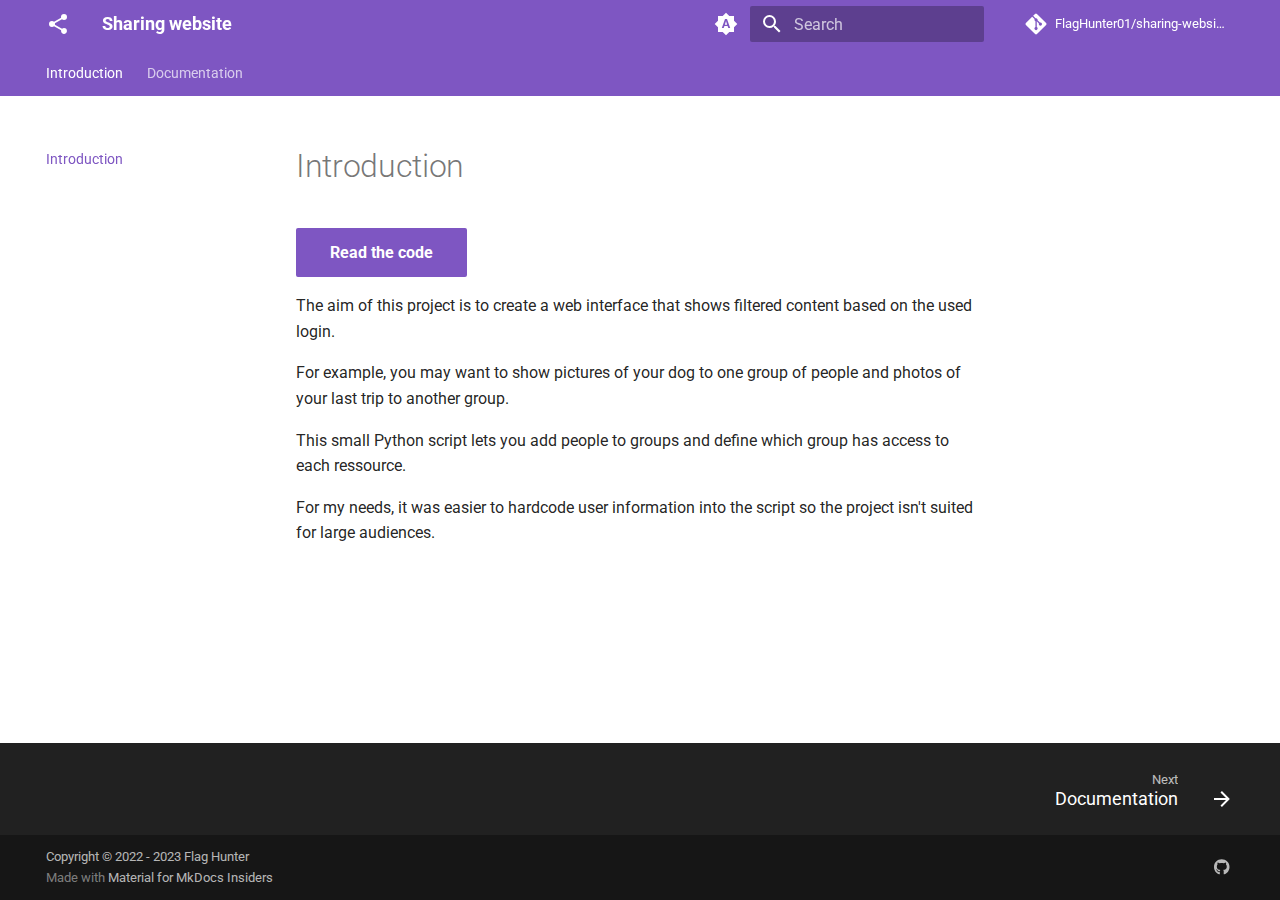
==== commit 435a056c: "Deployed 56e2f86 with MkDocs version: 1.5.3" ====
--- a/index.html
+++ b/index.html
@@ -19,8 +19,11 @@
         <link rel="next" href="doc/">
       
       
+        
+      
+      
       <link rel="icon" href="assets/images/favicon.png">
-      <meta name="generator" content="mkdocs-1.5.3, mkdocs-material-9.4.8">
+      <meta name="generator" content="mkdocs-1.5.3, mkdocs-material-9.4.2+insiders-4.42.0">
     
     
       
@@ -28,10 +31,10 @@
       
     
     
-      <link rel="stylesheet" href="assets/stylesheets/main.4b4a2bd9.min.css">
-      
-        
-        <link rel="stylesheet" href="assets/stylesheets/palette.356b1318.min.css">
+      <link rel="stylesheet" href="assets/stylesheets/main.f2778614.min.css">
+      
+        
+        <link rel="stylesheet" href="assets/stylesheets/palette.46987102.min.css">
       
       
 
@@ -56,7 +59,6 @@
 
     
     
-    
   </head>
   
   
@@ -69,9 +71,6 @@
     
     <body dir="ltr" data-md-color-scheme="default" data-md-color-primary="indigo" data-md-color-accent="indigo">
   
-    
-    
-      <script>var palette=__md_get("__palette");if(palette&&"object"==typeof palette.color)for(var key of Object.keys(palette.color))document.body.setAttribute("data-md-color-"+key,palette.color[key])</script>
     
     <input class="md-toggle" data-md-toggle="drawer" type="checkbox" id="__drawer" autocomplete="off">
     <input class="md-toggle" data-md-toggle="search" type="checkbox" id="__search" autocomplete="off">
@@ -121,9 +120,9 @@
     
     
     
-    <input class="md-option" data-md-color-media="(prefers-color-scheme)" data-md-color-scheme="default" data-md-color-primary="indigo" data-md-color-accent="indigo"  aria-label="Switch to light mode"  type="radio" name="__palette" id="__palette_1">
-    
-      <label class="md-header__button md-icon" title="Switch to light mode" for="__palette_3" hidden>
+    <input class="md-option" data-md-color-media="(prefers-color-scheme)" data-md-color-scheme="default" data-md-color-primary="indigo" data-md-color-accent="indigo"  aria-label="Switch to light mode"  type="radio" name="__palette" id="__palette_0">
+    
+      <label class="md-header__button md-icon" title="Switch to light mode" for="__palette_1" hidden>
         <svg xmlns="http://www.w3.org/2000/svg" viewBox="0 0 24 24"><path d="m14.3 16-.7-2h-3.2l-.7 2H7.8L11 7h2l3.2 9h-1.9M20 8.69V4h-4.69L12 .69 8.69 4H4v4.69L.69 12 4 15.31V20h4.69L12 23.31 15.31 20H20v-4.69L23.31 12 20 8.69m-9.15 3.96h2.3L12 9l-1.15 3.65Z"/></svg>
       </label>
     
@@ -131,9 +130,9 @@
     
     
     
-    <input class="md-option" data-md-color-media="(prefers-color-scheme: light)" data-md-color-scheme="default" data-md-color-primary="deep-purple" data-md-color-accent="red"  aria-label="Switch to dark mode"  type="radio" name="__palette" id="__palette_2">
-    
-      <label class="md-header__button md-icon" title="Switch to dark mode" for="__palette_1" hidden>
+    <input class="md-option" data-md-color-media="(prefers-color-scheme: light)" data-md-color-scheme="default" data-md-color-primary="deep-purple" data-md-color-accent="red"  aria-label="Switch to dark mode"  type="radio" name="__palette" id="__palette_1">
+    
+      <label class="md-header__button md-icon" title="Switch to dark mode" for="__palette_2" hidden>
         <svg xmlns="http://www.w3.org/2000/svg" viewBox="0 0 24 24"><path d="M12 8a4 4 0 0 0-4 4 4 4 0 0 0 4 4 4 4 0 0 0 4-4 4 4 0 0 0-4-4m0 10a6 6 0 0 1-6-6 6 6 0 0 1 6-6 6 6 0 0 1 6 6 6 6 0 0 1-6 6m8-9.31V4h-4.69L12 .69 8.69 4H4v4.69L.69 12 4 15.31V20h4.69L12 23.31 15.31 20H20v-4.69L23.31 12 20 8.69Z"/></svg>
       </label>
     
@@ -141,15 +140,18 @@
     
     
     
-    <input class="md-option" data-md-color-media="(prefers-color-scheme: dark)" data-md-color-scheme="slate" data-md-color-primary="teal" data-md-color-accent="amber"  aria-label="Switch to system preference"  type="radio" name="__palette" id="__palette_3">
-    
-      <label class="md-header__button md-icon" title="Switch to system preference" for="__palette_2" hidden>
+    <input class="md-option" data-md-color-media="(prefers-color-scheme: dark)" data-md-color-scheme="slate" data-md-color-primary="teal" data-md-color-accent="amber"  aria-label="Switch to system preference"  type="radio" name="__palette" id="__palette_2">
+    
+      <label class="md-header__button md-icon" title="Switch to system preference" for="__palette_0" hidden>
         <svg xmlns="http://www.w3.org/2000/svg" viewBox="0 0 24 24"><path d="M12 18c-.89 0-1.74-.2-2.5-.55C11.56 16.5 13 14.42 13 12c0-2.42-1.44-4.5-3.5-5.45C10.26 6.2 11.11 6 12 6a6 6 0 0 1 6 6 6 6 0 0 1-6 6m8-9.31V4h-4.69L12 .69 8.69 4H4v4.69L.69 12 4 15.31V20h4.69L12 23.31 15.31 20H20v-4.69L23.31 12 20 8.69Z"/></svg>
       </label>
     
   
 </form>
       
+    
+    
+      <script>var media,input,key,value,palette=__md_get("__palette");if(palette&&palette.color){"(prefers-color-scheme)"===palette.color.media&&(media=matchMedia("(prefers-color-scheme: light)"),input=document.querySelector(media.matches?"[data-md-color-media='(prefers-color-scheme: light)']":"[data-md-color-media='(prefers-color-scheme: dark)']"),palette.color.media=input.getAttribute("data-md-color-media"),palette.color.scheme=input.getAttribute("data-md-color-scheme"),palette.color.primary=input.getAttribute("data-md-color-primary"),palette.color.accent=input.getAttribute("data-md-color-accent"));for([key,value]of Object.entries(palette.color))document.body.setAttribute("data-md-color-"+key,value)}</script>
     
     
     
@@ -317,8 +319,14 @@
         
   
   <span class="md-ellipsis">
+    
+  
     Introduction
+  
+
+    
   </span>
+  
   
 
       </a>
@@ -337,8 +345,14 @@
         
   
   <span class="md-ellipsis">
+    
+  
     Documentation
+  
+
+    
   </span>
+  
   
 
       </a>
@@ -372,6 +386,15 @@
           
           
             <div class="md-content" data-md-component="content">
+              
+                
+
+
+
+  
+
+
+              
               <article class="md-content__inner md-typeset">
                 
                   
@@ -388,6 +411,10 @@
 <p>This small Python script lets you add people to groups and define which group has access to each ressource.</p>
 <p>For my needs, it was easier to hardcode user information into the script so the project isn't suited for large audiences.</p>
 
+  
+  
+
+
 
 
 
@@ -399,13 +426,14 @@
           
   <script>var tabs=__md_get("__tabs");if(Array.isArray(tabs))e:for(var set of document.querySelectorAll(".tabbed-set")){var tab,labels=set.querySelector(".tabbed-labels");for(tab of tabs)for(var label of labels.getElementsByTagName("label"))if(label.innerText.trim()===tab){var input=document.getElementById(label.htmlFor);input.checked=!0;continue e}}</script>
 
+<script>var target=document.getElementById(location.hash.slice(1));target&&target.name&&(target.checked=target.name.startsWith("__tabbed_"))</script>
         </div>
         
           <button type="button" class="md-top md-icon" data-md-component="top" hidden>
-  
-  <svg xmlns="http://www.w3.org/2000/svg" viewBox="0 0 24 24"><path d="M13 20h-2V8l-5.5 5.5-1.42-1.42L12 4.16l7.92 7.92-1.42 1.42L13 8v12Z"/></svg>
-  Back to top
-</button>
+            
+            <svg xmlns="http://www.w3.org/2000/svg" viewBox="0 0 24 24"><path d="M13 20h-2V8l-5.5 5.5-1.42-1.42L12 4.16l7.92 7.92-1.42 1.42L13 8v12Z"/></svg>
+            Back to top
+          </button>
         
       </main>
       
@@ -446,7 +474,7 @@
   
     Made with
     <a href="https://squidfunk.github.io/mkdocs-material/" target="_blank" rel="noopener">
-      Material for MkDocs
+      Material for MkDocs Insiders
     </a>
   
 </div>
@@ -475,11 +503,10 @@
       <div class="md-dialog__inner md-typeset"></div>
     </div>
     
-    
-    <script id="__config" type="application/json">{"base": ".", "features": ["content.code.copy", "navigation.footer", "navigation.instant", "navigation.tracking", "navigation.tabs", "navigation.sections", "navigation.expand", "navigation.path", "navigation.indexes", "toc.follow", "navigation.top", "search.suggest", "search.highlight", "content.tabs.link", "content.tooltips"], "search": "assets/javascripts/workers/search.f886a092.min.js", "translations": {"clipboard.copied": "Copied to clipboard", "clipboard.copy": "Copy to clipboard", "search.result.more.one": "1 more on this page", "search.result.more.other": "# more on this page", "search.result.none": "No matching documents", "search.result.one": "1 matching document", "search.result.other": "# matching documents", "search.result.placeholder": "Type to start searching", "search.result.term.missing": "Missing", "select.version": "Select version"}}</script>
-    
-    
-      <script src="assets/javascripts/bundle.81fa17fe.min.js"></script>
+    <script id="__config" type="application/json">{"base": ".", "features": ["content.code.copy", "navigation.footer", "navigation.instant", "navigation.tracking", "navigation.tabs", "navigation.sections", "navigation.expand", "navigation.path", "navigation.indexes", "toc.follow", "navigation.top", "search.suggest", "search.highlight", "content.tabs.link", "content.tooltips"], "search": "assets/javascripts/workers/search.f2da59ea.min.js", "translations": {"clipboard.copied": "Copied to clipboard", "clipboard.copy": "Copy to clipboard", "search.result.more.one": "1 more on this page", "search.result.more.other": "# more on this page", "search.result.none": "No matching documents", "search.result.one": "1 matching document", "search.result.other": "# matching documents", "search.result.placeholder": "Type to start searching", "search.result.term.missing": "Missing", "select.version": "Select version"}}</script>
+    
+    
+      <script src="assets/javascripts/bundle.65061dd4.min.js"></script>
       
     
   </body>
--- a/assets/stylesheets/main.f2778614.min.css
+++ b/assets/stylesheets/main.f2778614.min.css
@@ -0,0 +1 @@
+@charset "UTF-8";html{-webkit-text-size-adjust:none;-moz-text-size-adjust:none;text-size-adjust:none;box-sizing:border-box}*,:after,:before{box-sizing:inherit}@media (prefers-reduced-motion){*,:after,:before{transition:none!important}}body{margin:0}a,button,input,label{-webkit-tap-highlight-color:transparent}a{color:inherit;text-decoration:none}hr{border:0;box-sizing:initial;display:block;height:.05rem;overflow:visible;padding:0}small{font-size:80%}sub,sup{line-height:1em}img{border-style:none}table{border-collapse:initial;border-spacing:0}td,th{font-weight:400;vertical-align:top}button{background:#0000;border:0;font-family:inherit;font-size:inherit;margin:0;padding:0}input{border:0;outline:none}:root{--md-primary-fg-color:#4051b5;--md-primary-fg-color--light:#5d6cc0;--md-primary-fg-color--dark:#303fa1;--md-primary-bg-color:#fff;--md-primary-bg-color--light:#ffffffb3;--md-accent-fg-color:#526cfe;--md-accent-fg-color--transparent:#526cfe1a;--md-accent-bg-color:#fff;--md-accent-bg-color--light:#ffffffb3}[data-md-color-scheme=default]{color-scheme:light}[data-md-color-scheme=default] img[src$="#gh-dark-mode-only"],[data-md-color-scheme=default] img[src$="#only-dark"]{display:none}:root,[data-md-color-scheme=default]{--md-hue:225deg;--md-default-fg-color:#000000de;--md-default-fg-color--light:#0000008a;--md-default-fg-color--lighter:#00000052;--md-default-fg-color--lightest:#00000012;--md-default-bg-color:#fff;--md-default-bg-color--light:#ffffffb3;--md-default-bg-color--lighter:#ffffff4d;--md-default-bg-color--lightest:#ffffff1f;--md-code-fg-color:#36464e;--md-code-bg-color:#f5f5f5;--md-code-bg-color--light:#f5f5f5b3;--md-code-bg-color--lighter:#f5f5f54d;--md-code-hl-color:#4287ff;--md-code-hl-color--light:#4287ff1a;--md-code-hl-number-color:#d52a2a;--md-code-hl-special-color:#db1457;--md-code-hl-function-color:#a846b9;--md-code-hl-constant-color:#6e59d9;--md-code-hl-keyword-color:#3f6ec6;--md-code-hl-string-color:#1c7d4d;--md-code-hl-name-color:var(--md-code-fg-color);--md-code-hl-operator-color:var(--md-default-fg-color--light);--md-code-hl-punctuation-color:var(--md-default-fg-color--light);--md-code-hl-comment-color:var(--md-default-fg-color--light);--md-code-hl-generic-color:var(--md-default-fg-color--light);--md-code-hl-variable-color:var(--md-default-fg-color--light);--md-typeset-color:var(--md-default-fg-color);--md-typeset-a-color:var(--md-primary-fg-color);--md-typeset-del-color:#f5503d26;--md-typeset-ins-color:#0bd57026;--md-typeset-kbd-color:#fafafa;--md-typeset-kbd-accent-color:#fff;--md-typeset-kbd-border-color:#b8b8b8;--md-typeset-mark-color:#ffff0080;--md-typeset-table-color:#0000001f;--md-typeset-table-color--light:rgba(0,0,0,.035);--md-admonition-fg-color:var(--md-default-fg-color);--md-admonition-bg-color:var(--md-default-bg-color);--md-warning-fg-color:#000000de;--md-warning-bg-color:#ff9;--md-footer-fg-color:#fff;--md-footer-fg-color--light:#ffffffb3;--md-footer-fg-color--lighter:#ffffff73;--md-footer-bg-color:#000000de;--md-footer-bg-color--dark:#00000052;--md-shadow-z1:0 0.2rem 0.5rem #0000000d,0 0 0.05rem #0000001a;--md-shadow-z2:0 0.2rem 0.5rem #0000001a,0 0 0.05rem #00000040;--md-shadow-z3:0 0.2rem 0.5rem #0003,0 0 0.05rem #00000059}.md-icon svg{fill:currentcolor;display:block;height:1.2rem;width:1.2rem}body{-webkit-font-smoothing:antialiased;-moz-osx-font-smoothing:grayscale;--md-text-font-family:var(--md-text-font,_),-apple-system,BlinkMacSystemFont,Helvetica,Arial,sans-serif;--md-code-font-family:var(--md-code-font,_),SFMono-Regular,Consolas,Menlo,monospace}aside,body,input{font-feature-settings:"kern","liga";color:var(--md-typeset-color);font-family:var(--md-text-font-family)}code,kbd,pre{font-feature-settings:"kern";font-family:var(--md-code-font-family)}:root{--md-typeset-table-sort-icon:url('data:image/svg+xml;charset=utf-8,<svg xmlns="http://www.w3.org/2000/svg" viewBox="0 0 24 24"><path d="m18 21-4-4h3V7h-3l4-4 4 4h-3v10h3M2 19v-2h10v2M2 13v-2h7v2M2 7V5h4v2H2Z"/></svg>');--md-typeset-table-sort-icon--asc:url('data:image/svg+xml;charset=utf-8,<svg xmlns="http://www.w3.org/2000/svg" viewBox="0 0 24 24"><path d="M19 17h3l-4 4-4-4h3V3h2M2 17h10v2H2M6 5v2H2V5m0 6h7v2H2v-2Z"/></svg>');--md-typeset-table-sort-icon--desc:url('data:image/svg+xml;charset=utf-8,<svg xmlns="http://www.w3.org/2000/svg" viewBox="0 0 24 24"><path d="M19 7h3l-4-4-4 4h3v14h2M2 17h10v2H2M6 5v2H2V5m0 6h7v2H2v-2Z"/></svg>')}.md-typeset{-webkit-print-color-adjust:exact;color-adjust:exact;font-size:.8rem;line-height:1.6}@media print{.md-typeset{font-size:.68rem}}.md-typeset blockquote,.md-typeset dl,.md-typeset figure,.md-typeset ol,.md-typeset pre,.md-typeset ul{margin-bottom:1em;margin-top:1em}.md-typeset h1{color:var(--md-default-fg-color--light);font-size:2em;line-height:1.3;margin:0 0 1.25em}.md-typeset h1,.md-typeset h2{font-weight:300;letter-spacing:-.01em}.md-typeset h2{font-size:1.5625em;line-height:1.4;margin:1.6em 0 .64em}.md-typeset h3{font-size:1.25em;font-weight:400;letter-spacing:-.01em;line-height:1.5;margin:1.6em 0 .8em}.md-typeset h2+h3{margin-top:.8em}.md-typeset h4{font-weight:700;letter-spacing:-.01em;margin:1em 0}.md-typeset h5,.md-typeset h6{color:var(--md-default-fg-color--light);font-size:.8em;font-weight:700;letter-spacing:-.01em;margin:1.25em 0}.md-typeset h5{text-transform:uppercase}.md-typeset hr{border-bottom:.05rem solid var(--md-default-fg-color--lightest);display:flow-root;margin:1.5em 0}.md-typeset a{color:var(--md-typeset-a-color);word-break:break-word}.md-typeset a,.md-typeset a:before{transition:color 125ms}.md-typeset a:focus,.md-typeset a:hover{color:var(--md-accent-fg-color)}.md-typeset a:focus code,.md-typeset a:hover code{background-color:var(--md-accent-fg-color--transparent);color:var(--md-accent-fg-color)}.md-typeset a code{color:var(--md-typeset-a-color)}.md-typeset a.focus-visible{outline-color:var(--md-accent-fg-color);outline-offset:.2rem}.md-typeset code,.md-typeset kbd,.md-typeset pre{color:var(--md-code-fg-color);direction:ltr;font-variant-ligatures:none;transition:background-color 125ms}@media print{.md-typeset code,.md-typeset kbd,.md-typeset pre{white-space:pre-wrap}}.md-typeset code{background-color:var(--md-code-bg-color);border-radius:.1rem;-webkit-box-decoration-break:clone;box-decoration-break:clone;font-size:.85em;padding:0 .2941176471em;transition:color 125ms,background-color 125ms;word-break:break-word}.md-typeset code:not(.focus-visible){-webkit-tap-highlight-color:transparent;outline:none}.md-typeset pre{display:flow-root;line-height:1.4;position:relative}.md-typeset pre>code{-webkit-box-decoration-break:slice;box-decoration-break:slice;box-shadow:none;display:block;margin:0;outline-color:var(--md-accent-fg-color);overflow:auto;padding:.7720588235em 1.1764705882em;scrollbar-color:var(--md-default-fg-color--lighter) #0000;scrollbar-width:thin;touch-action:auto;word-break:normal}.md-typeset pre>code:hover{scrollbar-color:var(--md-accent-fg-color) #0000}.md-typeset pre>code::-webkit-scrollbar{height:.2rem;width:.2rem}.md-typeset pre>code::-webkit-scrollbar-thumb{background-color:var(--md-default-fg-color--lighter)}.md-typeset pre>code::-webkit-scrollbar-thumb:hover{background-color:var(--md-accent-fg-color)}.md-typeset kbd{background-color:var(--md-typeset-kbd-color);border-radius:.1rem;box-shadow:0 .1rem 0 .05rem var(--md-typeset-kbd-border-color),0 .1rem 0 var(--md-typeset-kbd-border-color),0 -.1rem .2rem var(--md-typeset-kbd-accent-color) inset;color:var(--md-default-fg-color);display:inline-block;font-size:.75em;padding:0 .6666666667em;vertical-align:text-top;word-break:break-word}.md-typeset mark{background-color:var(--md-typeset-mark-color);-webkit-box-decoration-break:clone;box-decoration-break:clone;color:inherit;word-break:break-word}.md-typeset abbr{border-bottom:.05rem dotted var(--md-default-fg-color--light);cursor:help;text-decoration:none}.md-typeset small{opacity:.75}[dir=ltr] .md-typeset sub,[dir=ltr] .md-typeset sup{margin-left:.078125em}[dir=rtl] .md-typeset sub,[dir=rtl] .md-typeset sup{margin-right:.078125em}[dir=ltr] .md-typeset blockquote{padding-left:.6rem}[dir=rtl] .md-typeset blockquote{padding-right:.6rem}[dir=ltr] .md-typeset blockquote{border-left:.2rem solid var(--md-default-fg-color--lighter)}[dir=rtl] .md-typeset blockquote{border-right:.2rem solid var(--md-default-fg-color--lighter)}.md-typeset blockquote{color:var(--md-default-fg-color--light);margin-left:0;margin-right:0}.md-typeset ul{list-style-type:disc}[dir=ltr] .md-typeset ol,[dir=ltr] .md-typeset ul{margin-left:.625em}[dir=rtl] .md-typeset ol,[dir=rtl] .md-typeset ul{margin-right:.625em}.md-typeset ol,.md-typeset ul{padding:0}.md-typeset ol:not([hidden]),.md-typeset ul:not([hidden]){display:flow-root}.md-typeset ol ol,.md-typeset ul ol{list-style-type:lower-alpha}.md-typeset ol ol ol,.md-typeset ul ol ol{list-style-type:lower-roman}[dir=ltr] .md-typeset ol li,[dir=ltr] .md-typeset ul li{margin-left:1.25em}[dir=rtl] .md-typeset ol li,[dir=rtl] .md-typeset ul li{margin-right:1.25em}.md-typeset ol li,.md-typeset ul li{margin-bottom:.5em}.md-typeset ol li blockquote,.md-typeset ol li p,.md-typeset ul li blockquote,.md-typeset ul li p{margin:.5em 0}.md-typeset ol li:last-child,.md-typeset ul li:last-child{margin-bottom:0}[dir=ltr] .md-typeset ol li ol,[dir=ltr] .md-typeset ol li ul,[dir=ltr] .md-typeset ul li ol,[dir=ltr] .md-typeset ul li ul{margin-left:.625em}[dir=rtl] .md-typeset ol li ol,[dir=rtl] .md-typeset ol li ul,[dir=rtl] .md-typeset ul li ol,[dir=rtl] .md-typeset ul li ul{margin-right:.625em}.md-typeset ol li ol,.md-typeset ol li ul,.md-typeset ul li ol,.md-typeset ul li ul{margin-bottom:.5em;margin-top:.5em}[dir=ltr] .md-typeset dd{margin-left:1.875em}[dir=rtl] .md-typeset dd{margin-right:1.875em}.md-typeset dd{margin-bottom:1.5em;margin-top:1em}.md-typeset img,.md-typeset svg,.md-typeset video{height:auto;max-width:100%}.md-typeset img[align=left]{margin:1em 1em 1em 0}.md-typeset img[align=right]{margin:1em 0 1em 1em}.md-typeset img[align]:only-child{margin-top:0}.md-typeset figure{display:flow-root;margin:1em auto;max-width:100%;text-align:center;width:-webkit-fit-content;width:-moz-fit-content;width:fit-content}.md-typeset figure img{display:block}.md-typeset figcaption{font-style:italic;margin:1em auto;max-width:24rem}.md-typeset iframe{max-width:100%}.md-typeset table:not([class]){background-color:var(--md-default-bg-color);border:.05rem solid var(--md-typeset-table-color);border-radius:.1rem;display:inline-block;font-size:.64rem;max-width:100%;overflow:auto;touch-action:auto}@media print{.md-typeset table:not([class]){display:table}}.md-typeset table:not([class])+*{margin-top:1.5em}.md-typeset table:not([class]) td>:first-child,.md-typeset table:not([class]) th>:first-child{margin-top:0}.md-typeset table:not([class]) td>:last-child,.md-typeset table:not([class]) th>:last-child{margin-bottom:0}.md-typeset table:not([class]) td:not([align]),.md-typeset table:not([class]) th:not([align]){text-align:left}[dir=rtl] .md-typeset table:not([class]) td:not([align]),[dir=rtl] .md-typeset table:not([class]) th:not([align]){text-align:right}.md-typeset table:not([class]) th{font-weight:700;min-width:5rem;padding:.9375em 1.25em;vertical-align:top}.md-typeset table:not([class]) td{border-top:.05rem solid var(--md-typeset-table-color);padding:.9375em 1.25em;vertical-align:top}.md-typeset table:not([class]) tbody tr{transition:background-color 125ms}.md-typeset table:not([class]) tbody tr:hover{background-color:var(--md-typeset-table-color--light);box-shadow:0 .05rem 0 var(--md-default-bg-color) inset}.md-typeset table:not([class]) a{word-break:normal}.md-typeset table th[role=columnheader]{cursor:pointer}[dir=ltr] .md-typeset table th[role=columnheader]:after{margin-left:.5em}[dir=rtl] .md-typeset table th[role=columnheader]:after{margin-right:.5em}.md-typeset table th[role=columnheader]:after{content:"";display:inline-block;height:1.2em;-webkit-mask-image:var(--md-typeset-table-sort-icon);mask-image:var(--md-typeset-table-sort-icon);-webkit-mask-repeat:no-repeat;mask-repeat:no-repeat;-webkit-mask-size:contain;mask-size:contain;transition:background-color 125ms;vertical-align:text-bottom;width:1.2em}.md-typeset table th[role=columnheader]:hover:after{background-color:var(--md-default-fg-color--lighter)}.md-typeset table th[role=columnheader][aria-sort=ascending]:after{background-color:var(--md-default-fg-color--light);-webkit-mask-image:var(--md-typeset-table-sort-icon--asc);mask-image:var(--md-typeset-table-sort-icon--asc)}.md-typeset table th[role=columnheader][aria-sort=descending]:after{background-color:var(--md-default-fg-color--light);-webkit-mask-image:var(--md-typeset-table-sort-icon--desc);mask-image:var(--md-typeset-table-sort-icon--desc)}.md-typeset__scrollwrap{margin:1em -.8rem;overflow-x:auto;touch-action:auto}.md-typeset__table{display:inline-block;margin-bottom:.5em;padding:0 .8rem}@media print{.md-typeset__table{display:block}}html .md-typeset__table table{display:table;margin:0;overflow:hidden;width:100%}@media screen and (max-width:44.9375em){.md-content__inner>pre{margin:1em -.8rem}.md-content__inner>pre code{border-radius:0}}.md-typeset .md-author{border-radius:100%;display:block;flex-shrink:0;height:1.6rem;overflow:hidden;position:relative;transition:color 125ms,transform 125ms;width:1.6rem}.md-typeset .md-author img{display:block}.md-typeset .md-author--more{background:var(--md-default-fg-color--lightest);color:var(--md-default-fg-color--lighter);font-size:.6rem;font-weight:700;line-height:1.6rem;text-align:center}.md-typeset .md-author--long{height:2.4rem;width:2.4rem}.md-typeset a.md-author{transform:scale(1)}.md-typeset a.md-author img{filter:grayscale(100%) opacity(75%);transition:filter 125ms}.md-typeset a.md-author:focus,.md-typeset a.md-author:hover{transform:scale(1.1);z-index:1}.md-typeset a.md-author:focus img,.md-typeset a.md-author:hover img{filter:grayscale(0)}.md-banner{background-color:var(--md-footer-bg-color);color:var(--md-footer-fg-color);overflow:auto}@media print{.md-banner{display:none}}.md-banner--warning{background-color:var(--md-warning-bg-color);color:var(--md-warning-fg-color)}.md-banner__inner{font-size:.7rem;margin:.6rem auto;padding:0 .8rem}[dir=ltr] .md-banner__button{float:right}[dir=rtl] .md-banner__button{float:left}.md-banner__button{color:inherit;cursor:pointer;transition:opacity .25s}.no-js .md-banner__button{display:none}.md-banner__button:hover{opacity:.7}html{font-size:125%;height:100%;overflow-x:hidden}@media screen and (min-width:100em){html{font-size:137.5%}}@media screen and (min-width:125em){html{font-size:150%}}body{background-color:var(--md-default-bg-color);display:flex;flex-direction:column;font-size:.5rem;min-height:100%;position:relative;width:100%}@media print{body{display:block}}@media screen and (max-width:59.9375em){body[data-md-scrolllock]{position:fixed}}.md-grid{margin-left:auto;margin-right:auto;max-width:61rem}.md-container{display:flex;flex-direction:column;flex-grow:1}@media print{.md-container{display:block}}.md-main{flex-grow:1}.md-main__inner{display:flex;height:100%;margin-top:1.5rem}.md-ellipsis{overflow:hidden;text-overflow:ellipsis}.md-toggle{display:none}.md-option{height:0;opacity:0;position:absolute;width:0}.md-option:checked+label:not([hidden]){display:block}.md-option.focus-visible+label{outline-color:var(--md-accent-fg-color);outline-style:auto}.md-skip{background-color:var(--md-default-fg-color);border-radius:.1rem;color:var(--md-default-bg-color);font-size:.64rem;margin:.5rem;opacity:0;outline-color:var(--md-accent-fg-color);padding:.3rem .5rem;position:fixed;transform:translateY(.4rem);z-index:-1}.md-skip:focus{opacity:1;transform:translateY(0);transition:transform .25s cubic-bezier(.4,0,.2,1),opacity 175ms 75ms;z-index:10}@page{margin:25mm}:root{--md-clipboard-icon:url('data:image/svg+xml;charset=utf-8,<svg xmlns="http://www.w3.org/2000/svg" viewBox="0 0 24 24"><path d="M19 21H8V7h11m0-2H8a2 2 0 0 0-2 2v14a2 2 0 0 0 2 2h11a2 2 0 0 0 2-2V7a2 2 0 0 0-2-2m-3-4H4a2 2 0 0 0-2 2v14h2V3h12V1Z"/></svg>')}.md-clipboard{border-radius:.1rem;color:var(--md-default-fg-color--lightest);cursor:pointer;height:1.5em;outline-color:var(--md-accent-fg-color);outline-offset:.1rem;transition:color .25s;width:1.5em;z-index:1}@media print{.md-clipboard{display:none}}.md-clipboard:not(.focus-visible){-webkit-tap-highlight-color:transparent;outline:none}:hover>.md-clipboard{color:var(--md-default-fg-color--light)}.md-clipboard:focus,.md-clipboard:hover{color:var(--md-accent-fg-color)}.md-clipboard:after{background-color:currentcolor;content:"";display:block;height:1.125em;margin:0 auto;-webkit-mask-image:var(--md-clipboard-icon);mask-image:var(--md-clipboard-icon);-webkit-mask-position:center;mask-position:center;-webkit-mask-repeat:no-repeat;mask-repeat:no-repeat;-webkit-mask-size:contain;mask-size:contain;width:1.125em}.md-clipboard--inline{cursor:pointer}.md-clipboard--inline code{transition:color .25s,background-color .25s}.md-clipboard--inline:focus code,.md-clipboard--inline:hover code{background-color:var(--md-accent-fg-color--transparent);color:var(--md-accent-fg-color)}:root{--md-code-select-icon:url('data:image/svg+xml;charset=utf-8,<svg xmlns="http://www.w3.org/2000/svg" viewBox="0 0 24 24"><path d="M19 19h-4v2h4c1.1 0 2-.9 2-2v-4h-2m0-12h-4v2h4v4h2V5c0-1.1-.9-2-2-2M5 5h4V3H5c-1.1 0-2 .9-2 2v4h2m0 6H3v4c0 1.1.9 2 2 2h4v-2H5v-4m2-4h2v2H7v-2m4 0h2v2h-2v-2m4 0h2v2h-2v-2M7 7h2v2H7V7m4 0h2v2h-2V7m4 0h2v2h-2V7m-8 8h2v2H7v-2m4 0h2v2h-2v-2m4 0h2v2h-2v-2Z"/></svg>');--md-code-copy-icon:url('data:image/svg+xml;charset=utf-8,<svg xmlns="http://www.w3.org/2000/svg" viewBox="0 0 24 24"><path d="M19 21H8V7h11m0-2H8a2 2 0 0 0-2 2v14a2 2 0 0 0 2 2h11a2 2 0 0 0 2-2V7a2 2 0 0 0-2-2m-3-4H4a2 2 0 0 0-2 2v14h2V3h12V1Z"/></svg>')}.md-typeset .md-code__content{display:grid}.md-code__nav{background-color:var(--md-code-bg-color--lighter);border-radius:.1rem;display:flex;gap:.2rem;padding:.2rem;position:absolute;right:.25em;top:.25em;transition:background-color .25s;z-index:1}:hover>.md-code__nav{background-color:var(--md-code-bg-color--light)}.md-code__button{color:var(--md-default-fg-color--lightest);cursor:pointer;display:block;height:1.5em;outline-color:var(--md-accent-fg-color);outline-offset:.1rem;transition:color .25s;width:1.5em}:hover>*>.md-code__button{color:var(--md-default-fg-color--light)}.md-code__button.focus-visible,.md-code__button:hover{color:var(--md-accent-fg-color)}.md-code__button--active{color:var(--md-default-fg-color)!important}.md-code__button:after{background-color:currentcolor;content:"";display:block;height:1.125em;margin:0 auto;-webkit-mask-position:center;mask-position:center;-webkit-mask-repeat:no-repeat;mask-repeat:no-repeat;-webkit-mask-size:contain;mask-size:contain;width:1.125em}.md-code__button[data-md-type=select]:after{-webkit-mask-image:var(--md-code-select-icon);mask-image:var(--md-code-select-icon)}.md-code__button[data-md-type=copy]:after{-webkit-mask-image:var(--md-code-copy-icon);mask-image:var(--md-code-copy-icon)}@keyframes consent{0%{opacity:0;transform:translateY(100%)}to{opacity:1;transform:translateY(0)}}@keyframes overlay{0%{opacity:0}to{opacity:1}}.md-consent__overlay{animation:overlay .25s both;-webkit-backdrop-filter:blur(.1rem);backdrop-filter:blur(.1rem);background-color:#0000008a;height:100%;opacity:1;position:fixed;top:0;width:100%;z-index:5}.md-consent__inner{animation:consent .5s cubic-bezier(.1,.7,.1,1) both;background-color:var(--md-default-bg-color);border:0;border-radius:.1rem;bottom:0;box-shadow:0 0 .2rem #0000001a,0 .2rem .4rem #0003;max-height:100%;overflow:auto;padding:0;position:fixed;width:100%;z-index:5}.md-consent__form{padding:.8rem}.md-consent__settings{display:none;margin:1em 0}input:checked+.md-consent__settings{display:block}.md-consent__controls{margin-bottom:.8rem}.md-typeset .md-consent__controls .md-button{display:inline}@media screen and (max-width:44.9375em){.md-typeset .md-consent__controls .md-button{display:block;margin-top:.4rem;text-align:center;width:100%}}.md-consent label{cursor:pointer}.md-content{flex-grow:1;min-width:0}.md-content__inner{margin:0 .8rem 1.2rem;padding-top:.6rem}@media screen and (min-width:76.25em){[dir=ltr] .md-sidebar--primary:not([hidden])~.md-content>.md-content__inner{margin-left:1.2rem}[dir=ltr] .md-sidebar--secondary:not([hidden])~.md-content>.md-content__inner,[dir=rtl] .md-sidebar--primary:not([hidden])~.md-content>.md-content__inner{margin-right:1.2rem}[dir=rtl] .md-sidebar--secondary:not([hidden])~.md-content>.md-content__inner{margin-left:1.2rem}}.md-content__inner:before{content:"";display:block;height:.4rem}.md-content__inner>:last-child{margin-bottom:0}[dir=ltr] .md-content__button{float:right}[dir=rtl] .md-content__button{float:left}[dir=ltr] .md-content__button{margin-left:.4rem}[dir=rtl] .md-content__button{margin-right:.4rem}.md-content__button{margin:.4rem 0;padding:0}@media print{.md-content__button{display:none}}.md-typeset .md-content__button{color:var(--md-default-fg-color--lighter)}.md-content__button svg{display:inline;vertical-align:top}[dir=rtl] .md-content__button svg{transform:scaleX(-1)}[dir=ltr] .md-dialog{right:.8rem}[dir=rtl] .md-dialog{left:.8rem}.md-dialog{background-color:var(--md-default-fg-color);border-radius:.1rem;bottom:.8rem;box-shadow:var(--md-shadow-z3);min-width:11.1rem;opacity:0;padding:.4rem .6rem;pointer-events:none;position:fixed;transform:translateY(100%);transition:transform 0ms .4s,opacity .4s;z-index:4}@media print{.md-dialog{display:none}}.md-dialog--active{opacity:1;pointer-events:auto;transform:translateY(0);transition:transform .4s cubic-bezier(.075,.85,.175,1),opacity .4s}.md-dialog__inner{color:var(--md-default-bg-color);font-size:.7rem}.md-feedback{margin:2em 0 1em;text-align:center}.md-feedback fieldset{border:none;margin:0;padding:0}.md-feedback__title{font-weight:700;margin:1em auto}.md-feedback__inner{position:relative}.md-feedback__list{align-content:baseline;display:flex;flex-wrap:wrap;justify-content:center;position:relative}.md-feedback__list:hover .md-icon:not(:disabled){color:var(--md-default-fg-color--lighter)}:disabled .md-feedback__list{min-height:1.8rem}.md-feedback__icon{color:var(--md-default-fg-color--light);cursor:pointer;flex-shrink:0;margin:0 .1rem;transition:color 125ms}.md-feedback__icon:not(:disabled).md-icon:hover{color:var(--md-accent-fg-color)}.md-feedback__icon:disabled{color:var(--md-default-fg-color--lightest);pointer-events:none}.md-feedback__note{opacity:0;position:relative;transform:translateY(.4rem);transition:transform .4s cubic-bezier(.1,.7,.1,1),opacity .15s}.md-feedback__note>*{margin:0 auto;max-width:16rem}:disabled .md-feedback__note{opacity:1;transform:translateY(0)}.md-footer{background-color:var(--md-footer-bg-color);color:var(--md-footer-fg-color)}@media print{.md-footer{display:none}}.md-footer__inner{justify-content:space-between;overflow:auto;padding:.2rem}.md-footer__inner:not([hidden]){display:flex}.md-footer__link{align-items:end;display:flex;flex-grow:0.01;margin-bottom:.4rem;margin-top:1rem;max-width:100%;outline-color:var(--md-accent-fg-color);overflow:hidden;transition:opacity .25s}.md-footer__link:focus,.md-footer__link:hover{opacity:.7}[dir=rtl] .md-footer__link svg{transform:scaleX(-1)}@media screen and (max-width:44.9375em){.md-footer__link--prev{flex-shrink:0}.md-footer__link--prev .md-footer__title{display:none}}[dir=ltr] .md-footer__link--next{margin-left:auto}[dir=rtl] .md-footer__link--next{margin-right:auto}.md-footer__link--next{text-align:right}[dir=rtl] .md-footer__link--next{text-align:left}.md-footer__title{flex-grow:1;font-size:.9rem;margin-bottom:.7rem;max-width:calc(100% - 2.4rem);padding:0 1rem;white-space:nowrap}.md-footer__button{margin:.2rem;padding:.4rem}.md-footer__direction{font-size:.64rem;opacity:.7}.md-footer-meta{background-color:var(--md-footer-bg-color--dark)}.md-footer-meta__inner{display:flex;flex-wrap:wrap;justify-content:space-between;padding:.2rem}html .md-footer-meta.md-typeset a{color:var(--md-footer-fg-color--light)}html .md-footer-meta.md-typeset a:focus,html .md-footer-meta.md-typeset a:hover{color:var(--md-footer-fg-color)}.md-copyright{color:var(--md-footer-fg-color--lighter);font-size:.64rem;margin:auto .6rem;padding:.4rem 0;width:100%}@media screen and (min-width:45em){.md-copyright{width:auto}}.md-copyright__highlight{color:var(--md-footer-fg-color--light)}.md-social{display:inline-flex;gap:.2rem;margin:0 .4rem;padding:.2rem 0 .6rem}@media screen and (min-width:45em){.md-social{padding:.6rem 0}}.md-social__link{display:inline-block;height:1.6rem;text-align:center;width:1.6rem}.md-social__link:before{line-height:1.9}.md-social__link svg{fill:currentcolor;max-height:.8rem;vertical-align:-25%}.md-typeset .md-button{border:.1rem solid;border-radius:.1rem;color:var(--md-primary-fg-color);cursor:pointer;display:inline-block;font-weight:700;padding:.625em 2em;transition:color 125ms,background-color 125ms,border-color 125ms}.md-typeset .md-button--primary{background-color:var(--md-primary-fg-color);border-color:var(--md-primary-fg-color);color:var(--md-primary-bg-color)}.md-typeset .md-button:focus,.md-typeset .md-button:hover{background-color:var(--md-accent-fg-color);border-color:var(--md-accent-fg-color);color:var(--md-accent-bg-color)}[dir=ltr] .md-typeset .md-input{border-top-left-radius:.1rem}[dir=ltr] .md-typeset .md-input,[dir=rtl] .md-typeset .md-input{border-top-right-radius:.1rem}[dir=rtl] .md-typeset .md-input{border-top-left-radius:.1rem}.md-typeset .md-input{border-bottom:.1rem solid var(--md-default-fg-color--lighter);box-shadow:var(--md-shadow-z1);font-size:.8rem;height:1.8rem;padding:0 .6rem;transition:border .25s,box-shadow .25s}.md-typeset .md-input:focus,.md-typeset .md-input:hover{border-bottom-color:var(--md-accent-fg-color);box-shadow:var(--md-shadow-z2)}.md-typeset .md-input--stretch{width:100%}.md-header{background-color:var(--md-primary-fg-color);box-shadow:0 0 .2rem #0000,0 .2rem .4rem #0000;color:var(--md-primary-bg-color);display:block;left:0;position:sticky;right:0;top:0;z-index:4}@media print{.md-header{display:none}}.md-header[hidden]{transform:translateY(-100%);transition:transform .25s cubic-bezier(.8,0,.6,1),box-shadow .25s}.md-header--shadow{box-shadow:0 0 .2rem #0000001a,0 .2rem .4rem #0003;transition:transform .25s cubic-bezier(.1,.7,.1,1),box-shadow .25s}.md-header__inner{align-items:center;display:flex;padding:0 .2rem}.md-header__button{color:currentcolor;cursor:pointer;margin:.2rem;outline-color:var(--md-accent-fg-color);padding:.4rem;position:relative;transition:opacity .25s;vertical-align:middle;z-index:1}.md-header__button:hover{opacity:.7}.md-header__button:not([hidden]){display:inline-block}.md-header__button:not(.focus-visible){-webkit-tap-highlight-color:transparent;outline:none}.md-header__button.md-logo{margin:.2rem;padding:.4rem}@media screen and (max-width:76.1875em){.md-header__button.md-logo{display:none}}.md-header__button.md-logo img,.md-header__button.md-logo svg{fill:currentcolor;display:block;height:1.2rem;width:auto}@media screen and (min-width:60em){.md-header__button[for=__search]{display:none}}.no-js .md-header__button[for=__search]{display:none}[dir=rtl] .md-header__button[for=__search] svg{transform:scaleX(-1)}@media screen and (min-width:76.25em){.md-header__button[for=__drawer]{display:none}}.md-header__topic{display:flex;max-width:100%;position:absolute;transition:transform .4s cubic-bezier(.1,.7,.1,1),opacity .15s;white-space:nowrap}.md-header__topic+.md-header__topic{opacity:0;pointer-events:none;transform:translateX(1.25rem);transition:transform .4s cubic-bezier(1,.7,.1,.1),opacity .15s;z-index:-1}[dir=rtl] .md-header__topic+.md-header__topic{transform:translateX(-1.25rem)}.md-header__topic:first-child{font-weight:700}[dir=ltr] .md-header__title{margin-left:1rem}[dir=rtl] .md-header__title{margin-right:1rem}[dir=ltr] .md-header__title{margin-right:.4rem}[dir=rtl] .md-header__title{margin-left:.4rem}.md-header__title{flex-grow:1;font-size:.9rem;height:2.4rem;line-height:2.4rem}.md-header__title--active .md-header__topic{opacity:0;pointer-events:none;transform:translateX(-1.25rem);transition:transform .4s cubic-bezier(1,.7,.1,.1),opacity .15s;z-index:-1}[dir=rtl] .md-header__title--active .md-header__topic{transform:translateX(1.25rem)}.md-header__title--active .md-header__topic+.md-header__topic{opacity:1;pointer-events:auto;transform:translateX(0);transition:transform .4s cubic-bezier(.1,.7,.1,1),opacity .15s;z-index:0}.md-header__title>.md-header__ellipsis{height:100%;position:relative;width:100%}.md-header__option{display:flex;flex-shrink:0;max-width:100%;transition:max-width 0ms .25s,opacity .25s .25s;white-space:nowrap}[data-md-toggle=search]:checked~.md-header .md-header__option{max-width:0;opacity:0;transition:max-width 0ms,opacity 0ms}.md-header__option>input{bottom:0}.md-header__source{display:none}@media screen and (min-width:60em){[dir=ltr] .md-header__source{margin-left:1rem}[dir=rtl] .md-header__source{margin-right:1rem}.md-header__source{display:block;max-width:11.7rem;width:11.7rem}}@media screen and (min-width:76.25em){[dir=ltr] .md-header__source{margin-left:1.4rem}[dir=rtl] .md-header__source{margin-right:1.4rem}}.md-meta{color:var(--md-default-fg-color--light);font-size:.7rem;line-height:1.3}.md-meta__list{display:inline-flex;flex-wrap:wrap;list-style:none;margin:0;padding:0}.md-meta__item:not(:last-child):after{content:"·";margin-left:.2rem;margin-right:.2rem}.md-meta__link{color:var(--md-typeset-a-color)}.md-meta__link:focus,.md-meta__link:hover{color:var(--md-accent-fg-color)}.md-draft{background-color:#ff1744;border-radius:.125em;color:#fff;display:inline-block;font-weight:700;padding-left:.5714285714em;padding-right:.5714285714em}:root{--md-nav-icon--prev:url('data:image/svg+xml;charset=utf-8,<svg xmlns="http://www.w3.org/2000/svg" viewBox="0 0 24 24"><path d="M20 11v2H8l5.5 5.5-1.42 1.42L4.16 12l7.92-7.92L13.5 5.5 8 11h12Z"/></svg>');--md-nav-icon--next:url('data:image/svg+xml;charset=utf-8,<svg xmlns="http://www.w3.org/2000/svg" viewBox="0 0 24 24"><path d="M8.59 16.58 13.17 12 8.59 7.41 10 6l6 6-6 6-1.41-1.42Z"/></svg>');--md-toc-icon:url('data:image/svg+xml;charset=utf-8,<svg xmlns="http://www.w3.org/2000/svg" viewBox="0 0 24 24"><path d="M3 9h14V7H3v2m0 4h14v-2H3v2m0 4h14v-2H3v2m16 0h2v-2h-2v2m0-10v2h2V7h-2m0 6h2v-2h-2v2Z"/></svg>')}.md-nav{font-size:.7rem;line-height:1.3}.md-nav__title{color:var(--md-default-fg-color--light);display:block;font-weight:700;overflow:hidden;padding:0 .6rem;text-overflow:ellipsis}.md-nav__title .md-nav__button{display:none}.md-nav__title .md-nav__button img{height:100%;width:auto}.md-nav__title .md-nav__button.md-logo img,.md-nav__title .md-nav__button.md-logo svg{fill:currentcolor;display:block;height:2.4rem;max-width:100%;object-fit:contain;width:auto}.md-nav__list{list-style:none;margin:0;padding:0}.md-nav__link{align-items:flex-start;display:flex;gap:.4rem;margin-top:.625em;scroll-snap-align:start;transition:color 125ms}.md-nav__link--passed,.md-nav__link--passed code{color:var(--md-default-fg-color--light)}.md-nav__item .md-nav__link--active,.md-nav__item .md-nav__link--active code{color:var(--md-typeset-a-color)}.md-nav__link .md-ellipsis{position:relative}.md-nav__link .md-ellipsis code{word-break:normal}[dir=ltr] .md-nav__link .md-icon:last-child{margin-left:auto}[dir=rtl] .md-nav__link .md-icon:last-child{margin-right:auto}.md-nav__link .md-typeset{font-size:.7rem;line-height:1.3}.md-nav__link svg{fill:currentcolor;flex-shrink:0;height:1.3em}.md-nav__link[for]:focus,.md-nav__link[for]:hover,.md-nav__link[href]:focus,.md-nav__link[href]:hover{color:var(--md-accent-fg-color);cursor:pointer}.md-nav__link[for]:focus code,.md-nav__link[for]:hover code,.md-nav__link[href]:focus code,.md-nav__link[href]:hover code{background-color:var(--md-accent-fg-color--transparent);color:var(--md-accent-fg-color)}.md-nav__link.focus-visible{outline-color:var(--md-accent-fg-color);outline-offset:.2rem}.md-nav--primary .md-nav__link[for=__toc]{display:none}.md-nav--primary .md-nav__link[for=__toc] .md-icon:after{background-color:currentcolor;display:block;height:100%;-webkit-mask-image:var(--md-toc-icon);mask-image:var(--md-toc-icon);width:100%}.md-nav--primary .md-nav__link[for=__toc]~.md-nav{display:none}.md-nav__container>.md-nav__link{margin-top:0}.md-nav__container>.md-nav__link:first-child{flex-grow:1;min-width:0}.md-nav__icon{flex-shrink:0}.md-nav__source{display:none}@media screen and (max-width:76.1875em){.md-nav--primary,.md-nav--primary .md-nav{background-color:var(--md-default-bg-color);display:flex;flex-direction:column;height:100%;left:0;position:absolute;right:0;top:0;z-index:1}.md-nav--primary .md-nav__item,.md-nav--primary .md-nav__title{font-size:.8rem;line-height:1.5}.md-nav--primary .md-nav__title{background-color:var(--md-default-fg-color--lightest);color:var(--md-default-fg-color--light);cursor:pointer;height:5.6rem;line-height:2.4rem;padding:3rem .8rem .2rem;position:relative;white-space:nowrap}[dir=ltr] .md-nav--primary .md-nav__title .md-nav__icon{left:.4rem}[dir=rtl] .md-nav--primary .md-nav__title .md-nav__icon{right:.4rem}.md-nav--primary .md-nav__title .md-nav__icon{display:block;height:1.2rem;margin:.2rem;position:absolute;top:.4rem;width:1.2rem}.md-nav--primary .md-nav__title .md-nav__icon:after{background-color:currentcolor;content:"";display:block;height:100%;-webkit-mask-image:var(--md-nav-icon--prev);mask-image:var(--md-nav-icon--prev);-webkit-mask-position:center;mask-position:center;-webkit-mask-repeat:no-repeat;mask-repeat:no-repeat;-webkit-mask-size:contain;mask-size:contain;width:100%}.md-nav--primary .md-nav__title~.md-nav__list{background-color:var(--md-default-bg-color);box-shadow:0 .05rem 0 var(--md-default-fg-color--lightest) inset;overflow-y:auto;scroll-snap-type:y mandatory;touch-action:pan-y}.md-nav--primary .md-nav__title~.md-nav__list>:first-child{border-top:0}.md-nav--primary .md-nav__title[for=__drawer]{background-color:var(--md-primary-fg-color);color:var(--md-primary-bg-color);font-weight:700}.md-nav--primary .md-nav__title .md-logo{display:block;left:.2rem;margin:.2rem;padding:.4rem;position:absolute;right:.2rem;top:.2rem}.md-nav--primary .md-nav__list{flex:1}.md-nav--primary .md-nav__item{border-top:.05rem solid var(--md-default-fg-color--lightest)}.md-nav--primary .md-nav__item--active>.md-nav__link{color:var(--md-typeset-a-color)}.md-nav--primary .md-nav__item--active>.md-nav__link:focus,.md-nav--primary .md-nav__item--active>.md-nav__link:hover{color:var(--md-accent-fg-color)}.md-nav--primary .md-nav__link{margin-top:0;padding:.6rem .8rem}.md-nav--primary .md-nav__link svg{margin-top:.1em}.md-nav--primary .md-nav__link>.md-nav__link{padding:0}[dir=ltr] .md-nav--primary .md-nav__link .md-nav__icon{margin-right:-.2rem}[dir=rtl] .md-nav--primary .md-nav__link .md-nav__icon{margin-left:-.2rem}.md-nav--primary .md-nav__link .md-nav__icon{font-size:1.2rem;height:1.2rem;width:1.2rem}.md-nav--primary .md-nav__link .md-nav__icon:after{background-color:currentcolor;content:"";display:block;height:100%;-webkit-mask-image:var(--md-nav-icon--next);mask-image:var(--md-nav-icon--next);-webkit-mask-position:center;mask-position:center;-webkit-mask-repeat:no-repeat;mask-repeat:no-repeat;-webkit-mask-size:contain;mask-size:contain;width:100%}[dir=rtl] .md-nav--primary .md-nav__icon:after{transform:scale(-1)}.md-nav--primary .md-nav--secondary .md-nav{background-color:initial;position:static}[dir=ltr] .md-nav--primary .md-nav--secondary .md-nav .md-nav__link{padding-left:1.4rem}[dir=rtl] .md-nav--primary .md-nav--secondary .md-nav .md-nav__link{padding-right:1.4rem}[dir=ltr] .md-nav--primary .md-nav--secondary .md-nav .md-nav .md-nav__link{padding-left:2rem}[dir=rtl] .md-nav--primary .md-nav--secondary .md-nav .md-nav .md-nav__link{padding-right:2rem}[dir=ltr] .md-nav--primary .md-nav--secondary .md-nav .md-nav .md-nav .md-nav__link{padding-left:2.6rem}[dir=rtl] .md-nav--primary .md-nav--secondary .md-nav .md-nav .md-nav .md-nav__link{padding-right:2.6rem}[dir=ltr] .md-nav--primary .md-nav--secondary .md-nav .md-nav .md-nav .md-nav .md-nav__link{padding-left:3.2rem}[dir=rtl] .md-nav--primary .md-nav--secondary .md-nav .md-nav .md-nav .md-nav .md-nav__link{padding-right:3.2rem}.md-nav--secondary{background-color:initial}.md-nav__toggle~.md-nav{display:flex;opacity:0;transform:translateX(100%);transition:transform .25s cubic-bezier(.8,0,.6,1),opacity 125ms 50ms}[dir=rtl] .md-nav__toggle~.md-nav{transform:translateX(-100%)}.md-nav__toggle:checked~.md-nav{opacity:1;transform:translateX(0);transition:transform .25s cubic-bezier(.4,0,.2,1),opacity 125ms 125ms}.md-nav__toggle:checked~.md-nav>.md-nav__list{-webkit-backface-visibility:hidden;backface-visibility:hidden}}@media screen and (max-width:59.9375em){.md-nav--primary .md-nav__link[for=__toc]{display:flex}.md-nav--primary .md-nav__link[for=__toc] .md-icon:after{content:""}.md-nav--primary .md-nav__link[for=__toc]+.md-nav__link{display:none}.md-nav--primary .md-nav__link[for=__toc]~.md-nav{display:flex}.md-nav__source{background-color:var(--md-primary-fg-color--dark);color:var(--md-primary-bg-color);display:block;padding:0 .2rem}}@media screen and (min-width:60em) and (max-width:76.1875em){.md-nav--integrated .md-nav__link[for=__toc]{display:flex}.md-nav--integrated .md-nav__link[for=__toc] .md-icon:after{content:""}.md-nav--integrated .md-nav__link[for=__toc]+.md-nav__link{display:none}.md-nav--integrated .md-nav__link[for=__toc]~.md-nav{display:flex}}@media screen and (min-width:60em){.md-nav{margin-bottom:-.4rem}.md-nav--secondary .md-nav__title{background:var(--md-default-bg-color);box-shadow:0 0 .4rem .4rem var(--md-default-bg-color);position:sticky;top:0;z-index:1}.md-nav--secondary .md-nav__title[for=__toc]{scroll-snap-align:start}.md-nav--secondary .md-nav__title .md-nav__icon{display:none}[dir=ltr] .md-nav--secondary .md-nav__list{padding-left:.6rem}[dir=rtl] .md-nav--secondary .md-nav__list{padding-right:.6rem}.md-nav--secondary .md-nav__list{padding-bottom:.4rem}[dir=ltr] .md-nav--secondary .md-nav__item>.md-nav__link{margin-right:.4rem}[dir=rtl] .md-nav--secondary .md-nav__item>.md-nav__link{margin-left:.4rem}}@media screen and (min-width:76.25em){.md-nav{margin-bottom:-.4rem;transition:max-height .25s cubic-bezier(.86,0,.07,1)}.md-nav--primary .md-nav__title{background:var(--md-default-bg-color);box-shadow:0 0 .4rem .4rem var(--md-default-bg-color);position:sticky;top:0;z-index:1}.md-nav--primary .md-nav__title[for=__drawer]{scroll-snap-align:start}.md-nav--primary .md-nav__title .md-nav__icon{display:none}[dir=ltr] .md-nav--primary .md-nav__list{padding-left:.6rem}[dir=rtl] .md-nav--primary .md-nav__list{padding-right:.6rem}.md-nav--primary .md-nav__list{padding-bottom:.4rem}[dir=ltr] .md-nav--primary .md-nav__item>.md-nav__link{margin-right:.4rem}[dir=rtl] .md-nav--primary .md-nav__item>.md-nav__link{margin-left:.4rem}.md-nav__toggle~.md-nav{display:grid;grid-template-rows:0fr;opacity:0;transition:grid-template-rows .25s cubic-bezier(.86,0,.07,1),opacity .25s,visibility 0ms .25s;visibility:collapse}.md-nav__toggle~.md-nav>.md-nav__list{overflow:hidden}.md-nav__toggle:checked~.md-nav,.md-nav__toggle:indeterminate~.md-nav{grid-template-rows:1fr;opacity:1;transition:grid-template-rows .25s cubic-bezier(.86,0,.07,1),opacity .15s .1s,visibility 0ms;visibility:visible}.md-nav__item--nested>.md-nav>.md-nav__title{display:none}.md-nav__item--section{display:block;margin:1.25em 0}.md-nav__item--section:last-child{margin-bottom:0}.md-nav__item--section>.md-nav__link{font-weight:700}.md-nav__item--section>.md-nav__link[for]{color:var(--md-default-fg-color--light)}.md-nav__item--section>.md-nav__link:not(.md-nav__container){pointer-events:none}.md-nav__item--section>.md-nav__link .md-icon,.md-nav__item--section>.md-nav__link>[for]{display:none}[dir=ltr] .md-nav__item--section>.md-nav{margin-left:-.6rem}[dir=rtl] .md-nav__item--section>.md-nav{margin-right:-.6rem}.md-nav__item--section>.md-nav{display:block;opacity:1;visibility:visible}.md-nav__item--section>.md-nav>.md-nav__list>.md-nav__item{padding:0}.md-nav__icon{border-radius:100%;height:.9rem;transition:background-color .25s;width:.9rem}.md-nav__icon:hover{background-color:var(--md-accent-fg-color--transparent)}.md-nav__icon:after{background-color:currentcolor;border-radius:100%;content:"";display:inline-block;height:100%;-webkit-mask-image:var(--md-nav-icon--next);mask-image:var(--md-nav-icon--next);-webkit-mask-position:center;mask-position:center;-webkit-mask-repeat:no-repeat;mask-repeat:no-repeat;-webkit-mask-size:contain;mask-size:contain;transition:transform .25s;vertical-align:-.1rem;width:100%}[dir=rtl] .md-nav__icon:after{transform:rotate(180deg)}.md-nav__item--nested .md-nav__toggle:checked~.md-nav__link .md-nav__icon:after,.md-nav__item--nested .md-nav__toggle:indeterminate~.md-nav__link .md-nav__icon:after{transform:rotate(90deg)}.md-nav--lifted>.md-nav__list>.md-nav__item,.md-nav--lifted>.md-nav__title{display:none}.md-nav--lifted>.md-nav__list>.md-nav__item--active{display:block}.md-nav--lifted>.md-nav__list>.md-nav__item--active>.md-nav__link{background:var(--md-default-bg-color);box-shadow:0 0 .4rem .4rem var(--md-default-bg-color);margin-top:0;position:sticky;top:0;z-index:1}.md-nav--lifted>.md-nav__list>.md-nav__item--active>.md-nav__link:not(.md-nav__container){pointer-events:none}.md-nav--lifted>.md-nav__list>.md-nav__item--active.md-nav__item--section{margin:0}[dir=ltr] .md-nav--lifted>.md-nav__list>.md-nav__item>.md-nav{margin-left:-.6rem}[dir=rtl] .md-nav--lifted>.md-nav__list>.md-nav__item>.md-nav{margin-right:-.6rem}.md-nav--lifted>.md-nav__list>.md-nav__item>[for]{color:var(--md-default-fg-color--light)}.md-nav--lifted .md-nav[data-md-level="1"]{grid-template-rows:1fr;opacity:1;visibility:visible}.md-nav--integrated>.md-nav__list>.md-nav__item--active:not(.md-nav__item--nested){padding:0 .6rem}.md-nav--integrated>.md-nav__list>.md-nav__item--active:not(.md-nav__item--nested)>.md-nav__link{padding:0}[dir=ltr] .md-nav--integrated>.md-nav__list>.md-nav__item--active .md-nav--secondary{border-left:.05rem solid var(--md-primary-fg-color)}[dir=rtl] .md-nav--integrated>.md-nav__list>.md-nav__item--active .md-nav--secondary{border-right:.05rem solid var(--md-primary-fg-color)}.md-nav--integrated>.md-nav__list>.md-nav__item--active .md-nav--secondary{display:block;margin-bottom:1.25em;opacity:1;visibility:visible}.md-nav--integrated>.md-nav__list>.md-nav__item--active .md-nav--secondary>.md-nav__list{overflow:visible;padding-bottom:0}.md-nav--integrated>.md-nav__list>.md-nav__item--active .md-nav--secondary>.md-nav__title{display:none}}.md-pagination{font-size:.8rem;font-weight:700;gap:.4rem}.md-pagination,.md-pagination>*{align-items:center;display:flex;justify-content:center}.md-pagination>*{border-radius:.2rem;height:1.8rem;min-width:1.8rem;text-align:center}.md-pagination__current{background-color:var(--md-default-fg-color--lightest);color:var(--md-default-fg-color--light)}.md-pagination__link{transition:color 125ms,background-color 125ms}.md-pagination__link:focus,.md-pagination__link:hover{background-color:var(--md-accent-fg-color--transparent);color:var(--md-accent-fg-color)}.md-pagination__link:focus svg,.md-pagination__link:hover svg{color:var(--md-accent-fg-color)}.md-pagination__link.focus-visible{outline-color:var(--md-accent-fg-color);outline-offset:.2rem}.md-pagination__link svg{fill:currentcolor;color:var(--md-default-fg-color--lighter);display:block;max-height:100%;width:1.2rem}:root{--md-path-icon:url('data:image/svg+xml;charset=utf-8,<svg xmlns="http://www.w3.org/2000/svg" viewBox="0 0 24 24"><path d="M8.59 16.58 13.17 12 8.59 7.41 10 6l6 6-6 6-1.41-1.42Z"/></svg>')}.md-path{display:block;font-size:.7rem;margin:0 .8rem;overflow:auto;padding-top:1.2rem}@media screen and (min-width:76.25em){.md-path{margin:0 1.2rem}}.md-path__list{align-items:center;display:flex;gap:.2rem;list-style:none;margin:0;padding:0}.md-path__item:not(:first-child){display:inline-flex;gap:.2rem;white-space:nowrap}.md-path__item:not(:first-child):before{background-color:var(--md-default-fg-color--lighter);content:"";display:inline;height:.8rem;-webkit-mask-image:var(--md-path-icon);mask-image:var(--md-path-icon);width:.8rem}.md-path__link{align-items:center;color:var(--md-default-fg-color--light);display:flex}.md-path__link:focus,.md-path__link:hover{color:var(--md-accent-fg-color)}.md-post__back{border-bottom:.05rem solid var(--md-default-fg-color--lightest);margin-bottom:1.2rem;padding-bottom:1.2rem}@media screen and (max-width:76.1875em){.md-post__back{display:none}}[dir=rtl] .md-post__back svg{transform:scaleX(-1)}.md-post__authors{display:flex;flex-direction:column;gap:.6rem;margin:0 .6rem 1.2rem}.md-post .md-post__meta a{transition:color 125ms}.md-post .md-post__meta a:focus,.md-post .md-post__meta a:hover{color:var(--md-accent-fg-color)}.md-post__title{color:var(--md-default-fg-color--light);font-weight:700}.md-post--excerpt{margin-bottom:3.2rem}.md-post--excerpt .md-post__header{align-items:center;display:flex;gap:.6rem;min-height:1.6rem}.md-post--excerpt .md-post__authors{align-items:center;display:inline-flex;flex-direction:row;gap:.2rem;margin:0;min-height:2.4rem}[dir=ltr] .md-post--excerpt .md-post__meta .md-meta__list{margin-right:.4rem}[dir=rtl] .md-post--excerpt .md-post__meta .md-meta__list{margin-left:.4rem}.md-post--excerpt .md-post__content>:first-child{--md-scroll-margin:6rem;margin-top:0}.md-post>.md-nav--secondary{margin:1em 0}.md-profile{align-items:center;display:flex;font-size:.7rem;gap:.6rem;line-height:1.4;width:100%}.md-profile__description{flex-grow:1}.md-content--post{display:flex}@media screen and (max-width:76.1875em){.md-content--post{flex-flow:column-reverse}}.md-content--post>.md-content__inner{min-width:0}@media screen and (min-width:76.25em){[dir=ltr] .md-content--post>.md-content__inner{margin-left:1.2rem}[dir=rtl] .md-content--post>.md-content__inner{margin-right:1.2rem}}@media screen and (max-width:76.1875em){.md-sidebar.md-sidebar--post{padding:0}}:root{--md-search-result-icon:url('data:image/svg+xml;charset=utf-8,<svg xmlns="http://www.w3.org/2000/svg" viewBox="0 0 24 24"><path d="M14 2H6a2 2 0 0 0-2 2v16a2 2 0 0 0 2 2h7c-.41-.25-.8-.56-1.14-.9-.33-.33-.61-.7-.86-1.1H6V4h7v5h5v1.18c.71.16 1.39.43 2 .82V8l-6-6m6.31 16.9c1.33-2.11.69-4.9-1.4-6.22-2.11-1.33-4.91-.68-6.22 1.4-1.34 2.11-.69 4.89 1.4 6.22 1.46.93 3.32.93 4.79.02L22 23.39 23.39 22l-3.08-3.1m-3.81.1a2.5 2.5 0 0 1-2.5-2.5 2.5 2.5 0 0 1 2.5-2.5 2.5 2.5 0 0 1 2.5 2.5 2.5 2.5 0 0 1-2.5 2.5Z"/></svg>')}.md-search{position:relative}@media screen and (min-width:60em){.md-search{padding:.2rem 0}}.no-js .md-search{display:none}.md-search__overlay{opacity:0;z-index:1}@media screen and (max-width:59.9375em){[dir=ltr] .md-search__overlay{left:-2.2rem}[dir=rtl] .md-search__overlay{right:-2.2rem}.md-search__overlay{background-color:var(--md-default-bg-color);border-radius:1rem;height:2rem;overflow:hidden;pointer-events:none;position:absolute;top:-1rem;transform-origin:center;transition:transform .3s .1s,opacity .2s .2s;width:2rem}[data-md-toggle=search]:checked~.md-header .md-search__overlay{opacity:1;transition:transform .4s,opacity .1s}}@media screen and (min-width:60em){[dir=ltr] .md-search__overlay{left:0}[dir=rtl] .md-search__overlay{right:0}.md-search__overlay{background-color:#0000008a;cursor:pointer;height:0;position:fixed;top:0;transition:width 0ms .25s,height 0ms .25s,opacity .25s;width:0}[data-md-toggle=search]:checked~.md-header .md-search__overlay{height:200vh;opacity:1;transition:width 0ms,height 0ms,opacity .25s;width:100%}}@media screen and (max-width:29.9375em){[data-md-toggle=search]:checked~.md-header .md-search__overlay{transform:scale(45)}}@media screen and (min-width:30em) and (max-width:44.9375em){[data-md-toggle=search]:checked~.md-header .md-search__overlay{transform:scale(60)}}@media screen and (min-width:45em) and (max-width:59.9375em){[data-md-toggle=search]:checked~.md-header .md-search__overlay{transform:scale(75)}}.md-search__inner{-webkit-backface-visibility:hidden;backface-visibility:hidden}@media screen and (max-width:59.9375em){[dir=ltr] .md-search__inner{left:0}[dir=rtl] .md-search__inner{right:0}.md-search__inner{height:0;opacity:0;overflow:hidden;position:fixed;top:0;transform:translateX(5%);transition:width 0ms .3s,height 0ms .3s,transform .15s cubic-bezier(.4,0,.2,1) .15s,opacity .15s .15s;width:0;z-index:2}[dir=rtl] .md-search__inner{transform:translateX(-5%)}[data-md-toggle=search]:checked~.md-header .md-search__inner{height:100%;opacity:1;transform:translateX(0);transition:width 0ms 0ms,height 0ms 0ms,transform .15s cubic-bezier(.1,.7,.1,1) .15s,opacity .15s .15s;width:100%}}@media screen and (min-width:60em){[dir=ltr] .md-search__inner{float:right}[dir=rtl] .md-search__inner{float:left}.md-search__inner{padding:.1rem 0;position:relative;transition:width .25s cubic-bezier(.1,.7,.1,1);width:11.7rem}}@media screen and (min-width:60em) and (max-width:76.1875em){[data-md-toggle=search]:checked~.md-header .md-search__inner{width:23.4rem}}@media screen and (min-width:76.25em){[data-md-toggle=search]:checked~.md-header .md-search__inner{width:34.4rem}}.md-search__form{background-color:var(--md-default-bg-color);box-shadow:0 0 .6rem #0000;height:2.4rem;position:relative;transition:color .25s,background-color .25s;z-index:2}@media screen and (min-width:60em){.md-search__form{background-color:#00000042;border-radius:.1rem;height:1.8rem}.md-search__form:hover{background-color:#ffffff1f}}[data-md-toggle=search]:checked~.md-header .md-search__form{background-color:var(--md-default-bg-color);border-radius:.1rem .1rem 0 0;box-shadow:0 0 .6rem #00000012;color:var(--md-default-fg-color)}[dir=ltr] .md-search__input{padding-left:3.6rem;padding-right:2.2rem}[dir=rtl] .md-search__input{padding-left:2.2rem;padding-right:3.6rem}.md-search__input{background:#0000;font-size:.9rem;height:100%;position:relative;text-overflow:ellipsis;width:100%;z-index:2}.md-search__input::placeholder{transition:color .25s}.md-search__input::placeholder,.md-search__input~.md-search__icon{color:var(--md-default-fg-color--light)}.md-search__input::-ms-clear{display:none}@media screen and (max-width:59.9375em){.md-search__input{font-size:.9rem;height:2.4rem;width:100%}}@media screen and (min-width:60em){[dir=ltr] .md-search__input{padding-left:2.2rem}[dir=rtl] .md-search__input{padding-right:2.2rem}.md-search__input{color:inherit;font-size:.8rem}.md-search__input::placeholder{color:var(--md-primary-bg-color--light)}.md-search__input+.md-search__icon{color:var(--md-primary-bg-color)}[data-md-toggle=search]:checked~.md-header .md-search__input{text-overflow:clip}[data-md-toggle=search]:checked~.md-header .md-search__input+.md-search__icon{color:var(--md-default-fg-color--light)}[data-md-toggle=search]:checked~.md-header .md-search__input::placeholder{color:#0000}}.md-search__icon{cursor:pointer;display:inline-block;height:1.2rem;transition:color .25s,opacity .25s;width:1.2rem}.md-search__icon:hover{opacity:.7}[dir=ltr] .md-search__icon[for=__search]{left:.5rem}[dir=rtl] .md-search__icon[for=__search]{right:.5rem}.md-search__icon[for=__search]{position:absolute;top:.3rem;z-index:2}[dir=rtl] .md-search__icon[for=__search] svg{transform:scaleX(-1)}@media screen and (max-width:59.9375em){[dir=ltr] .md-search__icon[for=__search]{left:.8rem}[dir=rtl] .md-search__icon[for=__search]{right:.8rem}.md-search__icon[for=__search]{top:.6rem}.md-search__icon[for=__search] svg:first-child{display:none}}@media screen and (min-width:60em){.md-search__icon[for=__search]{pointer-events:none}.md-search__icon[for=__search] svg:last-child{display:none}}[dir=ltr] .md-search__options{right:.5rem}[dir=rtl] .md-search__options{left:.5rem}.md-search__options{pointer-events:none;position:absolute;top:.3rem;z-index:2}@media screen and (max-width:59.9375em){[dir=ltr] .md-search__options{right:.8rem}[dir=rtl] .md-search__options{left:.8rem}.md-search__options{top:.6rem}}[dir=ltr] .md-search__options>.md-icon{margin-left:.2rem}[dir=rtl] .md-search__options>.md-icon{margin-right:.2rem}.md-search__options>.md-icon{color:var(--md-default-fg-color--light);opacity:0;transform:scale(.75);transition:transform .15s cubic-bezier(.1,.7,.1,1),opacity .15s}.md-search__options>.md-icon:not(.focus-visible){-webkit-tap-highlight-color:transparent;outline:none}[data-md-toggle=search]:checked~.md-header .md-search__input:valid~.md-search__options>.md-icon{opacity:1;pointer-events:auto;transform:scale(1)}[data-md-toggle=search]:checked~.md-header .md-search__input:valid~.md-search__options>.md-icon:hover{opacity:.7}[dir=ltr] .md-search__suggest{padding-left:3.6rem;padding-right:2.2rem}[dir=rtl] .md-search__suggest{padding-left:2.2rem;padding-right:3.6rem}.md-search__suggest{align-items:center;color:var(--md-default-fg-color--lighter);display:flex;font-size:.9rem;height:100%;opacity:0;position:absolute;top:0;transition:opacity 50ms;white-space:nowrap;width:100%}@media screen and (min-width:60em){[dir=ltr] .md-search__suggest{padding-left:2.2rem}[dir=rtl] .md-search__suggest{padding-right:2.2rem}.md-search__suggest{font-size:.8rem}}[data-md-toggle=search]:checked~.md-header .md-search__suggest{opacity:1;transition:opacity .3s .1s}[dir=ltr] .md-search__output{border-bottom-left-radius:.1rem}[dir=ltr] .md-search__output,[dir=rtl] .md-search__output{border-bottom-right-radius:.1rem}[dir=rtl] .md-search__output{border-bottom-left-radius:.1rem}.md-search__output{overflow:hidden;position:absolute;width:100%;z-index:1}@media screen and (max-width:59.9375em){.md-search__output{bottom:0;top:2.4rem}}@media screen and (min-width:60em){.md-search__output{opacity:0;top:1.9rem;transition:opacity .4s}[data-md-toggle=search]:checked~.md-header .md-search__output{box-shadow:var(--md-shadow-z3);opacity:1}}.md-search__scrollwrap{-webkit-backface-visibility:hidden;backface-visibility:hidden;background-color:var(--md-default-bg-color);height:100%;overflow-y:auto;touch-action:pan-y}@media (-webkit-max-device-pixel-ratio:1),(max-resolution:1dppx){.md-search__scrollwrap{transform:translateZ(0)}}@media screen and (min-width:60em) and (max-width:76.1875em){.md-search__scrollwrap{width:23.4rem}}@media screen and (min-width:76.25em){.md-search__scrollwrap{width:34.4rem}}@media screen and (min-width:60em){.md-search__scrollwrap{max-height:0;scrollbar-color:var(--md-default-fg-color--lighter) #0000;scrollbar-width:thin}[data-md-toggle=search]:checked~.md-header .md-search__scrollwrap{max-height:75vh}.md-search__scrollwrap:hover{scrollbar-color:var(--md-accent-fg-color) #0000}.md-search__scrollwrap::-webkit-scrollbar{height:.2rem;width:.2rem}.md-search__scrollwrap::-webkit-scrollbar-thumb{background-color:var(--md-default-fg-color--lighter)}.md-search__scrollwrap::-webkit-scrollbar-thumb:hover{background-color:var(--md-accent-fg-color)}}.md-search-result{color:var(--md-default-fg-color);word-break:break-word}.md-search-result__meta{background-color:var(--md-default-fg-color--lightest);color:var(--md-default-fg-color--light);font-size:.64rem;line-height:1.8rem;padding:0 .8rem;scroll-snap-align:start}@media screen and (min-width:60em){[dir=ltr] .md-search-result__meta{padding-left:2.2rem}[dir=rtl] .md-search-result__meta{padding-right:2.2rem}}.md-search-result__list{list-style:none;margin:0;padding:0;-webkit-user-select:none;user-select:none}.md-search-result__item{box-shadow:0 -.05rem var(--md-default-fg-color--lightest)}.md-search-result__item:first-child{box-shadow:none}.md-search-result__link{display:block;outline:none;scroll-snap-align:start;transition:background-color .25s}.md-search-result__link:focus,.md-search-result__link:hover{background-color:var(--md-accent-fg-color--transparent)}.md-search-result__link:last-child p:last-child{margin-bottom:.6rem}.md-search-result__more>summary{cursor:pointer;display:block;outline:none;position:sticky;scroll-snap-align:start;top:0;z-index:1}.md-search-result__more>summary::marker{display:none}.md-search-result__more>summary::-webkit-details-marker{display:none}.md-search-result__more>summary>div{color:var(--md-typeset-a-color);font-size:.64rem;padding:.75em .8rem;transition:color .25s,background-color .25s}@media screen and (min-width:60em){[dir=ltr] .md-search-result__more>summary>div{padding-left:2.2rem}[dir=rtl] .md-search-result__more>summary>div{padding-right:2.2rem}}.md-search-result__more>summary:focus>div,.md-search-result__more>summary:hover>div{background-color:var(--md-accent-fg-color--transparent);color:var(--md-accent-fg-color)}.md-search-result__more[open]>summary{background-color:var(--md-default-bg-color)}.md-search-result__article{overflow:hidden;padding:0 .8rem;position:relative}@media screen and (min-width:60em){[dir=ltr] .md-search-result__article{padding-left:2.2rem}[dir=rtl] .md-search-result__article{padding-right:2.2rem}}[dir=ltr] .md-search-result__icon{left:0}[dir=rtl] .md-search-result__icon{right:0}.md-search-result__icon{color:var(--md-default-fg-color--light);height:1.2rem;margin:.5rem;position:absolute;width:1.2rem}@media screen and (max-width:59.9375em){.md-search-result__icon{display:none}}.md-search-result__icon:after{background-color:currentcolor;content:"";display:inline-block;height:100%;-webkit-mask-image:var(--md-search-result-icon);mask-image:var(--md-search-result-icon);-webkit-mask-position:center;mask-position:center;-webkit-mask-repeat:no-repeat;mask-repeat:no-repeat;-webkit-mask-size:contain;mask-size:contain;width:100%}[dir=rtl] .md-search-result__icon:after{transform:scaleX(-1)}.md-search-result .md-typeset{color:var(--md-default-fg-color--light);font-size:.64rem;line-height:1.6}.md-search-result .md-typeset h1{color:var(--md-default-fg-color);font-size:.8rem;font-weight:400;line-height:1.4;margin:.55rem 0}.md-search-result .md-typeset h1 mark{text-decoration:none}.md-search-result .md-typeset h2{color:var(--md-default-fg-color);font-size:.64rem;font-weight:700;line-height:1.6;margin:.5em 0}.md-search-result .md-typeset h2 mark{text-decoration:none}.md-search-result__terms{color:var(--md-default-fg-color);display:block;font-size:.64rem;font-style:italic;margin:.5em 0}.md-search-result mark{background-color:initial;color:var(--md-accent-fg-color);text-decoration:underline}.md-select{position:relative;z-index:1}.md-select__inner{background-color:var(--md-default-bg-color);border-radius:.1rem;box-shadow:var(--md-shadow-z2);color:var(--md-default-fg-color);left:50%;margin-top:.2rem;max-height:0;opacity:0;position:absolute;top:calc(100% - .2rem);transform:translate3d(-50%,.3rem,0);transition:transform .25s 375ms,opacity .25s .25s,max-height 0ms .5s}.md-select:focus-within .md-select__inner,.md-select:hover .md-select__inner{max-height:10rem;opacity:1;transform:translate3d(-50%,0,0);transition:transform .25s cubic-bezier(.1,.7,.1,1),opacity .25s,max-height 0ms}.md-select__inner:after{border-bottom:.2rem solid #0000;border-bottom-color:var(--md-default-bg-color);border-left:.2rem solid #0000;border-right:.2rem solid #0000;border-top:0;content:"";height:0;left:50%;margin-left:-.2rem;margin-top:-.2rem;position:absolute;top:0;width:0}.md-select__list{border-radius:.1rem;font-size:.8rem;list-style-type:none;margin:0;max-height:inherit;overflow:auto;padding:0}.md-select__item{line-height:1.8rem}[dir=ltr] .md-select__link{padding-left:.6rem;padding-right:1.2rem}[dir=rtl] .md-select__link{padding-left:1.2rem;padding-right:.6rem}.md-select__link{cursor:pointer;display:block;outline:none;scroll-snap-align:start;transition:background-color .25s,color .25s;width:100%}.md-select__link:focus,.md-select__link:hover{color:var(--md-accent-fg-color)}.md-select__link:focus{background-color:var(--md-default-fg-color--lightest)}.md-sidebar{align-self:flex-start;flex-shrink:0;padding:1.2rem 0;position:sticky;top:2.4rem;width:12.1rem}@media print{.md-sidebar{display:none}}@media screen and (max-width:76.1875em){[dir=ltr] .md-sidebar--primary{left:-12.1rem}[dir=rtl] .md-sidebar--primary{right:-12.1rem}.md-sidebar--primary{background-color:var(--md-default-bg-color);display:block;height:100%;position:fixed;top:0;transform:translateX(0);transition:transform .25s cubic-bezier(.4,0,.2,1),box-shadow .25s;width:12.1rem;z-index:5}[data-md-toggle=drawer]:checked~.md-container .md-sidebar--primary{box-shadow:var(--md-shadow-z3);transform:translateX(12.1rem)}[dir=rtl] [data-md-toggle=drawer]:checked~.md-container .md-sidebar--primary{transform:translateX(-12.1rem)}.md-sidebar--primary .md-sidebar__scrollwrap{bottom:0;left:0;margin:0;overflow:hidden;position:absolute;right:0;scroll-snap-type:none;top:0}}@media screen and (min-width:76.25em){.md-sidebar{height:0}.no-js .md-sidebar{height:auto}.md-header--lifted~.md-container .md-sidebar{top:4.8rem}}.md-sidebar--secondary{display:none;order:2}@media screen and (min-width:60em){.md-sidebar--secondary{height:0}.no-js .md-sidebar--secondary{height:auto}.md-sidebar--secondary:not([hidden]){display:block}.md-sidebar--secondary .md-sidebar__scrollwrap{touch-action:pan-y}}.md-sidebar__scrollwrap{scrollbar-gutter:stable;-webkit-backface-visibility:hidden;backface-visibility:hidden;margin:0 .2rem;overflow-y:auto;scrollbar-color:var(--md-default-fg-color--lighter) #0000;scrollbar-width:thin}.md-sidebar__scrollwrap::-webkit-scrollbar{height:.2rem;width:.2rem}.md-sidebar__scrollwrap:focus-within,.md-sidebar__scrollwrap:hover{scrollbar-color:var(--md-accent-fg-color) #0000}.md-sidebar__scrollwrap:focus-within::-webkit-scrollbar-thumb,.md-sidebar__scrollwrap:hover::-webkit-scrollbar-thumb{background-color:var(--md-default-fg-color--lighter)}.md-sidebar__scrollwrap:focus-within::-webkit-scrollbar-thumb:hover,.md-sidebar__scrollwrap:hover::-webkit-scrollbar-thumb:hover{background-color:var(--md-accent-fg-color)}@supports selector(::-webkit-scrollbar){.md-sidebar__scrollwrap{scrollbar-gutter:auto}[dir=ltr] .md-sidebar__inner{padding-right:calc(100% - 11.5rem)}[dir=rtl] .md-sidebar__inner{padding-left:calc(100% - 11.5rem)}}@media screen and (max-width:76.1875em){.md-overlay{background-color:#0000008a;height:0;opacity:0;position:fixed;top:0;transition:width 0ms .25s,height 0ms .25s,opacity .25s;width:0;z-index:5}[data-md-toggle=drawer]:checked~.md-overlay{height:100%;opacity:1;transition:width 0ms,height 0ms,opacity .25s;width:100%}}@keyframes facts{0%{height:0}to{height:.65rem}}@keyframes fact{0%{opacity:0;transform:translateY(100%)}50%{opacity:0}to{opacity:1;transform:translateY(0)}}:root{--md-source-forks-icon:url('data:image/svg+xml;charset=utf-8,<svg xmlns="http://www.w3.org/2000/svg" viewBox="0 0 16 16"><path d="M5 5.372v.878c0 .414.336.75.75.75h4.5a.75.75 0 0 0 .75-.75v-.878a2.25 2.25 0 1 1 1.5 0v.878a2.25 2.25 0 0 1-2.25 2.25h-1.5v2.128a2.251 2.251 0 1 1-1.5 0V8.5h-1.5A2.25 2.25 0 0 1 3.5 6.25v-.878a2.25 2.25 0 1 1 1.5 0ZM5 3.25a.75.75 0 1 0-1.5 0 .75.75 0 0 0 1.5 0Zm6.75.75a.75.75 0 1 0 0-1.5.75.75 0 0 0 0 1.5Zm-3 8.75a.75.75 0 1 0-1.5 0 .75.75 0 0 0 1.5 0Z"/></svg>');--md-source-repositories-icon:url('data:image/svg+xml;charset=utf-8,<svg xmlns="http://www.w3.org/2000/svg" viewBox="0 0 16 16"><path d="M2 2.5A2.5 2.5 0 0 1 4.5 0h8.75a.75.75 0 0 1 .75.75v12.5a.75.75 0 0 1-.75.75h-2.5a.75.75 0 0 1 0-1.5h1.75v-2h-8a1 1 0 0 0-.714 1.7.75.75 0 1 1-1.072 1.05A2.495 2.495 0 0 1 2 11.5Zm10.5-1h-8a1 1 0 0 0-1 1v6.708A2.486 2.486 0 0 1 4.5 9h8ZM5 12.25a.25.25 0 0 1 .25-.25h3.5a.25.25 0 0 1 .25.25v3.25a.25.25 0 0 1-.4.2l-1.45-1.087a.249.249 0 0 0-.3 0L5.4 15.7a.25.25 0 0 1-.4-.2Z"/></svg>');--md-source-stars-icon:url('data:image/svg+xml;charset=utf-8,<svg xmlns="http://www.w3.org/2000/svg" viewBox="0 0 16 16"><path d="M8 .25a.75.75 0 0 1 .673.418l1.882 3.815 4.21.612a.75.75 0 0 1 .416 1.279l-3.046 2.97.719 4.192a.751.751 0 0 1-1.088.791L8 12.347l-3.766 1.98a.75.75 0 0 1-1.088-.79l.72-4.194L.818 6.374a.75.75 0 0 1 .416-1.28l4.21-.611L7.327.668A.75.75 0 0 1 8 .25Zm0 2.445L6.615 5.5a.75.75 0 0 1-.564.41l-3.097.45 2.24 2.184a.75.75 0 0 1 .216.664l-.528 3.084 2.769-1.456a.75.75 0 0 1 .698 0l2.77 1.456-.53-3.084a.75.75 0 0 1 .216-.664l2.24-2.183-3.096-.45a.75.75 0 0 1-.564-.41L8 2.694Z"/></svg>');--md-source-version-icon:url('data:image/svg+xml;charset=utf-8,<svg xmlns="http://www.w3.org/2000/svg" viewBox="0 0 16 16"><path d="M1 7.775V2.75C1 1.784 1.784 1 2.75 1h5.025c.464 0 .91.184 1.238.513l6.25 6.25a1.75 1.75 0 0 1 0 2.474l-5.026 5.026a1.75 1.75 0 0 1-2.474 0l-6.25-6.25A1.752 1.752 0 0 1 1 7.775Zm1.5 0c0 .066.026.13.073.177l6.25 6.25a.25.25 0 0 0 .354 0l5.025-5.025a.25.25 0 0 0 0-.354l-6.25-6.25a.25.25 0 0 0-.177-.073H2.75a.25.25 0 0 0-.25.25ZM6 5a1 1 0 1 1 0 2 1 1 0 0 1 0-2Z"/></svg>')}.md-source{-webkit-backface-visibility:hidden;backface-visibility:hidden;display:block;font-size:.65rem;line-height:1.2;outline-color:var(--md-accent-fg-color);transition:opacity .25s;white-space:nowrap}.md-source:hover{opacity:.7}.md-source__icon{display:inline-block;height:2.4rem;vertical-align:middle;width:2rem}[dir=ltr] .md-source__icon svg{margin-left:.6rem}[dir=rtl] .md-source__icon svg{margin-right:.6rem}.md-source__icon svg{margin-top:.6rem}[dir=ltr] .md-source__icon+.md-source__repository{padding-left:2rem}[dir=rtl] .md-source__icon+.md-source__repository{padding-right:2rem}[dir=ltr] .md-source__icon+.md-source__repository{margin-left:-2rem}[dir=rtl] .md-source__icon+.md-source__repository{margin-right:-2rem}[dir=ltr] .md-source__repository{margin-left:.6rem}[dir=rtl] .md-source__repository{margin-right:.6rem}.md-source__repository{display:inline-block;max-width:calc(100% - 1.2rem);overflow:hidden;text-overflow:ellipsis;vertical-align:middle}.md-source__facts{display:flex;font-size:.55rem;gap:.4rem;list-style-type:none;margin:.1rem 0 0;opacity:.75;overflow:hidden;padding:0;width:100%}.md-source__repository--active .md-source__facts{animation:facts .25s ease-in}.md-source__fact{overflow:hidden;text-overflow:ellipsis}.md-source__repository--active .md-source__fact{animation:fact .4s ease-out}[dir=ltr] .md-source__fact:before{margin-right:.1rem}[dir=rtl] .md-source__fact:before{margin-left:.1rem}.md-source__fact:before{background-color:currentcolor;content:"";display:inline-block;height:.6rem;-webkit-mask-position:center;mask-position:center;-webkit-mask-repeat:no-repeat;mask-repeat:no-repeat;-webkit-mask-size:contain;mask-size:contain;vertical-align:text-top;width:.6rem}.md-source__fact:nth-child(1n+2){flex-shrink:0}.md-source__fact--version:before{-webkit-mask-image:var(--md-source-version-icon);mask-image:var(--md-source-version-icon)}.md-source__fact--stars:before{-webkit-mask-image:var(--md-source-stars-icon);mask-image:var(--md-source-stars-icon)}.md-source__fact--forks:before{-webkit-mask-image:var(--md-source-forks-icon);mask-image:var(--md-source-forks-icon)}.md-source__fact--repositories:before{-webkit-mask-image:var(--md-source-repositories-icon);mask-image:var(--md-source-repositories-icon)}.md-source-file{margin:1em 0}[dir=ltr] .md-source-file__fact{margin-right:.6rem}[dir=rtl] .md-source-file__fact{margin-left:.6rem}.md-source-file__fact{align-items:center;color:var(--md-default-fg-color--light);display:inline-flex;font-size:.68rem;gap:.3rem}.md-source-file__fact .md-icon{flex-shrink:0;margin-bottom:.05rem}[dir=ltr] .md-source-file__fact .md-author{float:left}[dir=rtl] .md-source-file__fact .md-author{float:right}.md-source-file__fact .md-author{margin-right:.2rem}.md-source-file__fact svg{width:.9rem}:root{--md-status:url('data:image/svg+xml;charset=utf-8,<svg xmlns="http://www.w3.org/2000/svg" viewBox="0 0 24 24"><path d="M11 9h2V7h-2m1 13c-4.41 0-8-3.59-8-8s3.59-8 8-8 8 3.59 8 8-3.59 8-8 8m0-18A10 10 0 0 0 2 12a10 10 0 0 0 10 10 10 10 0 0 0 10-10A10 10 0 0 0 12 2m-1 15h2v-6h-2v6Z"/></svg>');--md-status--new:url('data:image/svg+xml;charset=utf-8,<svg xmlns="http://www.w3.org/2000/svg" viewBox="0 0 24 24"><path d="m23 12-2.44-2.78.34-3.68-3.61-.82-1.89-3.18L12 3 8.6 1.54 6.71 4.72l-3.61.81.34 3.68L1 12l2.44 2.78-.34 3.69 3.61.82 1.89 3.18L12 21l3.4 1.46 1.89-3.18 3.61-.82-.34-3.68L23 12m-10 5h-2v-2h2v2m0-4h-2V7h2v6Z"/></svg>');--md-status--deprecated:url('data:image/svg+xml;charset=utf-8,<svg xmlns="http://www.w3.org/2000/svg" viewBox="0 0 24 24"><path d="M9 3v1H4v2h1v13a2 2 0 0 0 2 2h10a2 2 0 0 0 2-2V6h1V4h-5V3H9m0 5h2v9H9V8m4 0h2v9h-2V8Z"/></svg>');--md-status--encrypted:url('data:image/svg+xml;charset=utf-8,<svg xmlns="http://www.w3.org/2000/svg" viewBox="0 0 24 24"><path d="M12 1 3 5v6c0 5.55 3.84 10.74 9 12 5.16-1.26 9-6.45 9-12V5l-9-4m0 6c1.4 0 2.8 1.1 2.8 2.5V11c.6 0 1.2.6 1.2 1.3v3.5c0 .6-.6 1.2-1.3 1.2H9.2c-.6 0-1.2-.6-1.2-1.3v-3.5c0-.6.6-1.2 1.2-1.2V9.5C9.2 8.1 10.6 7 12 7m0 1.2c-.8 0-1.5.5-1.5 1.3V11h3V9.5c0-.8-.7-1.3-1.5-1.3Z"/></svg>')}.md-status:after{background-color:var(--md-default-fg-color--light);content:"";display:inline-block;height:1.125em;-webkit-mask-image:var(--md-status);mask-image:var(--md-status);-webkit-mask-position:center;mask-position:center;-webkit-mask-repeat:no-repeat;mask-repeat:no-repeat;-webkit-mask-size:contain;mask-size:contain;vertical-align:text-bottom;width:1.125em}.md-status:hover:after{background-color:currentcolor}.md-status--new:after{-webkit-mask-image:var(--md-status--new);mask-image:var(--md-status--new)}.md-status--deprecated:after{-webkit-mask-image:var(--md-status--deprecated);mask-image:var(--md-status--deprecated)}.md-status--encrypted:after{-webkit-mask-image:var(--md-status--encrypted);mask-image:var(--md-status--encrypted)}.md-tabs{background-color:var(--md-primary-fg-color);color:var(--md-primary-bg-color);display:block;line-height:1.3;overflow:auto;width:100%;z-index:3}@media print{.md-tabs{display:none}}@media screen and (max-width:76.1875em){.md-tabs{display:none}}.md-tabs[hidden]{pointer-events:none}[dir=ltr] .md-tabs__list{margin-left:.2rem}[dir=rtl] .md-tabs__list{margin-right:.2rem}.md-tabs__list{contain:content;display:flex;list-style:none;margin:0;overflow:auto;padding:0;scrollbar-width:none;white-space:nowrap}.md-tabs__list::-webkit-scrollbar{display:none}.md-tabs__item{height:2.4rem;padding-left:.6rem;padding-right:.6rem}.md-tabs__item--active .md-tabs__link{color:inherit;opacity:1}.md-tabs__link{-webkit-backface-visibility:hidden;backface-visibility:hidden;display:flex;font-size:.7rem;margin-top:.8rem;opacity:.7;outline-color:var(--md-accent-fg-color);outline-offset:.2rem;transition:transform .4s cubic-bezier(.1,.7,.1,1),opacity .25s}.md-tabs__link:focus,.md-tabs__link:hover{color:inherit;opacity:1}[dir=ltr] .md-tabs__link svg{margin-right:.4rem}[dir=rtl] .md-tabs__link svg{margin-left:.4rem}.md-tabs__link svg{fill:currentcolor;height:1.3em}.md-tabs__item:nth-child(2) .md-tabs__link{transition-delay:20ms}.md-tabs__item:nth-child(3) .md-tabs__link{transition-delay:40ms}.md-tabs__item:nth-child(4) .md-tabs__link{transition-delay:60ms}.md-tabs__item:nth-child(5) .md-tabs__link{transition-delay:80ms}.md-tabs__item:nth-child(6) .md-tabs__link{transition-delay:.1s}.md-tabs__item:nth-child(7) .md-tabs__link{transition-delay:.12s}.md-tabs__item:nth-child(8) .md-tabs__link{transition-delay:.14s}.md-tabs__item:nth-child(9) .md-tabs__link{transition-delay:.16s}.md-tabs__item:nth-child(10) .md-tabs__link{transition-delay:.18s}.md-tabs__item:nth-child(11) .md-tabs__link{transition-delay:.2s}.md-tabs__item:nth-child(12) .md-tabs__link{transition-delay:.22s}.md-tabs__item:nth-child(13) .md-tabs__link{transition-delay:.24s}.md-tabs__item:nth-child(14) .md-tabs__link{transition-delay:.26s}.md-tabs__item:nth-child(15) .md-tabs__link{transition-delay:.28s}.md-tabs__item:nth-child(16) .md-tabs__link{transition-delay:.3s}.md-tabs[hidden] .md-tabs__link{opacity:0;transform:translateY(50%);transition:transform 0ms .1s,opacity .1s}:root{--md-tag-icon:url('data:image/svg+xml;charset=utf-8,<svg xmlns="http://www.w3.org/2000/svg" viewBox="0 0 24 24"><path d="m5.41 21 .71-4h-4l.35-2h4l1.06-6h-4l.35-2h4l.71-4h2l-.71 4h6l.71-4h2l-.71 4h4l-.35 2h-4l-1.06 6h4l-.35 2h-4l-.71 4h-2l.71-4h-6l-.71 4h-2M9.53 9l-1.06 6h6l1.06-6h-6Z"/></svg>')}.md-typeset .md-tags{margin-bottom:.75em;margin-top:-.125em}[dir=ltr] .md-typeset .md-tag{margin-right:.5em}[dir=rtl] .md-typeset .md-tag{margin-left:.5em}.md-typeset .md-tag{background:var(--md-default-fg-color--lightest);border-radius:2.4rem;display:inline-block;font-size:.64rem;font-weight:700;letter-spacing:normal;line-height:1.6;margin-bottom:.5em;padding:.3125em .9375em}.md-typeset .md-tag[href]{-webkit-tap-highlight-color:transparent;color:inherit;outline:none;transition:color 125ms,background-color 125ms}.md-typeset .md-tag[href]:focus,.md-typeset .md-tag[href]:hover{background-color:var(--md-accent-fg-color);color:var(--md-accent-bg-color)}[id]>.md-typeset .md-tag{vertical-align:text-top}.md-typeset .md-tag-icon:before{background-color:var(--md-default-fg-color--lighter);content:"";display:inline-block;height:1.2em;margin-right:.4em;-webkit-mask-image:var(--md-tag-icon);mask-image:var(--md-tag-icon);-webkit-mask-position:center;mask-position:center;-webkit-mask-repeat:no-repeat;mask-repeat:no-repeat;-webkit-mask-size:contain;mask-size:contain;transition:background-color 125ms;vertical-align:text-bottom;width:1.2em}.md-typeset .md-tag-icon[href]:focus:before,.md-typeset .md-tag-icon[href]:hover:before{background-color:var(--md-accent-bg-color)}@keyframes pulse{0%{transform:scale(.95)}75%{transform:scale(1)}to{transform:scale(.95)}}:root{--md-annotation-bg-icon:url('data:image/svg+xml;charset=utf-8,<svg xmlns="http://www.w3.org/2000/svg" viewBox="0 0 24 24"><path d="M12 2A10 10 0 0 0 2 12a10 10 0 0 0 10 10 10 10 0 0 0 10-10A10 10 0 0 0 12 2Z"/></svg>');--md-annotation-icon:url('data:image/svg+xml;charset=utf-8,<svg xmlns="http://www.w3.org/2000/svg" viewBox="0 0 24 24"><path d="M17 13h-4v4h-2v-4H7v-2h4V7h2v4h4m-5-9A10 10 0 0 0 2 12a10 10 0 0 0 10 10 10 10 0 0 0 10-10A10 10 0 0 0 12 2Z"/></svg>');--md-tooltip-width:20rem}.md-tooltip{-webkit-backface-visibility:hidden;backface-visibility:hidden;background-color:var(--md-default-bg-color);border-radius:.1rem;box-shadow:var(--md-shadow-z2);color:var(--md-default-fg-color);font-family:var(--md-text-font-family);left:clamp(var(--md-tooltip-0,0rem) + .8rem,var(--md-tooltip-x),100vw + var(--md-tooltip-0,0rem) + .8rem - var(--md-tooltip-width) - 2 * .8rem);max-width:calc(100vw - 1.6rem);opacity:0;position:absolute;top:var(--md-tooltip-y);transform:translateY(-.4rem);transition:transform 0ms .25s,opacity .25s,z-index .25s;width:var(--md-tooltip-width);z-index:0}.md-tooltip--active{opacity:1;transform:translateY(0);transition:transform .25s cubic-bezier(.1,.7,.1,1),opacity .25s,z-index 0ms;z-index:2}.md-tooltip--inline{font-weight:700;-webkit-user-select:none;user-select:none;width:auto}.md-tooltip--inline:not(.md-tooltip--active){transform:translateY(.2rem) scale(.9)}.md-tooltip--inline .md-tooltip__inner{font-size:.5rem;padding:.2rem .4rem}[hidden]+.md-tooltip--inline{display:none}.focus-visible>.md-tooltip,.md-tooltip:target{outline:var(--md-accent-fg-color) auto}.md-tooltip__inner{font-size:.64rem;padding:.8rem}.md-tooltip__inner.md-typeset>:first-child{margin-top:0}.md-tooltip__inner.md-typeset>:last-child{margin-bottom:0}.md-annotation{font-weight:400;outline:none;vertical-align:text-bottom;white-space:normal}[dir=rtl] .md-annotation{direction:rtl}code .md-annotation{font-family:var(--md-code-font-family);font-size:inherit}.md-annotation:not([hidden]){display:inline-block;line-height:1.25}.md-annotation__index{border-radius:.01px;cursor:pointer;display:inline-block;margin-left:.4ch;margin-right:.4ch;outline:none;overflow:hidden;position:relative;-webkit-user-select:none;user-select:none;vertical-align:text-top;z-index:0}.md-annotation .md-annotation__index{transition:z-index .25s}@media screen{.md-annotation__index{width:2.2ch}[data-md-visible]>.md-annotation__index{animation:pulse 2s infinite}.md-annotation__index:before{background:var(--md-default-bg-color);-webkit-mask-image:var(--md-annotation-bg-icon);mask-image:var(--md-annotation-bg-icon)}.md-annotation__index:after,.md-annotation__index:before{content:"";height:2.2ch;-webkit-mask-position:center;mask-position:center;-webkit-mask-repeat:no-repeat;mask-repeat:no-repeat;-webkit-mask-size:contain;mask-size:contain;position:absolute;top:-.1ch;width:2.2ch;z-index:-1}.md-annotation__index:after{background-color:var(--md-default-fg-color--lighter);-webkit-mask-image:var(--md-annotation-icon);mask-image:var(--md-annotation-icon);transform:scale(1.0001);transition:background-color .25s,transform .25s}.md-tooltip--active+.md-annotation__index:after{transform:rotate(45deg)}.md-tooltip--active+.md-annotation__index:after,:hover>.md-annotation__index:after{background-color:var(--md-accent-fg-color)}}.md-tooltip--active+.md-annotation__index{animation-play-state:paused;transition-duration:0ms;z-index:2}.md-annotation__index [data-md-annotation-id]{display:inline-block}@media print{.md-annotation__index [data-md-annotation-id]{background:var(--md-default-fg-color--lighter);border-radius:2ch;color:var(--md-default-bg-color);font-weight:700;padding:0 .6ch;white-space:nowrap}.md-annotation__index [data-md-annotation-id]:after{content:attr(data-md-annotation-id)}}.md-typeset .md-annotation-list{counter-reset:xxx;list-style:none}.md-typeset .md-annotation-list li{position:relative}[dir=ltr] .md-typeset .md-annotation-list li:before{left:-2.125em}[dir=rtl] .md-typeset .md-annotation-list li:before{right:-2.125em}.md-typeset .md-annotation-list li:before{background:var(--md-default-fg-color--lighter);border-radius:2ch;color:var(--md-default-bg-color);content:counter(xxx);counter-increment:xxx;font-size:.8875em;font-weight:700;height:2ch;line-height:1.25;min-width:2ch;padding:0 .6ch;position:absolute;text-align:center;top:.25em}[dir=ltr] .md-top{margin-left:50%}[dir=rtl] .md-top{margin-right:50%}.md-top{background-color:var(--md-default-bg-color);border-radius:1.6rem;box-shadow:var(--md-shadow-z2);color:var(--md-default-fg-color--light);cursor:pointer;display:block;font-size:.7rem;outline:none;padding:.4rem .8rem;position:fixed;top:3.2rem;transform:translate(-50%);transition:color 125ms,background-color 125ms,transform 125ms cubic-bezier(.4,0,.2,1),opacity 125ms;z-index:2}@media print{.md-top{display:none}}[dir=rtl] .md-top{transform:translate(50%)}.md-top[hidden]{opacity:0;pointer-events:none;transform:translate(-50%,.2rem);transition-duration:0ms}[dir=rtl] .md-top[hidden]{transform:translate(50%,.2rem)}.md-top:focus,.md-top:hover{background-color:var(--md-accent-fg-color);color:var(--md-accent-bg-color)}.md-top svg{display:inline-block;vertical-align:-.5em}@keyframes hoverfix{0%{pointer-events:none}}:root{--md-version-icon:url('data:image/svg+xml;charset=utf-8,<svg xmlns="http://www.w3.org/2000/svg" viewBox="0 0 320 512"><!--! Font Awesome Free 6.4.2 by @fontawesome - https://fontawesome.com License - https://fontawesome.com/license/free (Icons: CC BY 4.0, Fonts: SIL OFL 1.1, Code: MIT License) Copyright 2023 Fonticons, Inc.--><path d="M137.4 374.6c12.5 12.5 32.8 12.5 45.3 0l128-128c9.2-9.2 11.9-22.9 6.9-34.9S301 191.9 288 191.9L32 192c-12.9 0-24.6 7.8-29.6 19.8s-2.2 25.7 6.9 34.9l128 128z"/></svg>')}.md-version{flex-shrink:0;font-size:.8rem;height:2.4rem}[dir=ltr] .md-version__current{margin-left:1.4rem;margin-right:.4rem}[dir=rtl] .md-version__current{margin-left:.4rem;margin-right:1.4rem}.md-version__current{color:inherit;cursor:pointer;outline:none;position:relative;top:.05rem}[dir=ltr] .md-version__current:after{margin-left:.4rem}[dir=rtl] .md-version__current:after{margin-right:.4rem}.md-version__current:after{background-color:currentcolor;content:"";display:inline-block;height:.6rem;-webkit-mask-image:var(--md-version-icon);mask-image:var(--md-version-icon);-webkit-mask-position:center;mask-position:center;-webkit-mask-repeat:no-repeat;mask-repeat:no-repeat;-webkit-mask-size:contain;mask-size:contain;width:.4rem}.md-version__list{background-color:var(--md-default-bg-color);border-radius:.1rem;box-shadow:var(--md-shadow-z2);color:var(--md-default-fg-color);list-style-type:none;margin:.2rem .8rem;max-height:0;opacity:0;overflow:auto;padding:0;position:absolute;scroll-snap-type:y mandatory;top:.15rem;transition:max-height 0ms .5s,opacity .25s .25s;z-index:3}.md-version:focus-within .md-version__list,.md-version:hover .md-version__list{max-height:10rem;opacity:1;transition:max-height 0ms,opacity .25s}@media (hover:none),(pointer:coarse){.md-version:hover .md-version__list{animation:hoverfix .25s forwards}.md-version:focus-within .md-version__list{animation:none}}.md-version__item{line-height:1.8rem}[dir=ltr] .md-version__link{padding-left:.6rem;padding-right:1.2rem}[dir=rtl] .md-version__link{padding-left:1.2rem;padding-right:.6rem}.md-version__link{cursor:pointer;display:block;outline:none;scroll-snap-align:start;transition:color .25s,background-color .25s;white-space:nowrap;width:100%}.md-version__link:focus,.md-version__link:hover{color:var(--md-accent-fg-color)}.md-version__link:focus{background-color:var(--md-default-fg-color--lightest)}:root{--md-admonition-icon--note:url('data:image/svg+xml;charset=utf-8,<svg xmlns="http://www.w3.org/2000/svg" viewBox="0 0 24 24"><path d="M12 2C6.47 2 2 6.47 2 12s4.47 10 10 10 10-4.47 10-10S17.53 2 12 2m3.1 5.07c.14 0 .28.05.4.16l1.27 1.27c.23.22.23.57 0 .78l-1 1-2.05-2.05 1-1c.1-.11.24-.16.38-.16m-1.97 1.74 2.06 2.06-6.06 6.06H7.07v-2.06l6.06-6.06Z"/></svg>');--md-admonition-icon--abstract:url('data:image/svg+xml;charset=utf-8,<svg xmlns="http://www.w3.org/2000/svg" viewBox="0 0 24 24"><path d="M17 9H7V7h10m0 6H7v-2h10m-3 6H7v-2h7M12 3a1 1 0 0 1 1 1 1 1 0 0 1-1 1 1 1 0 0 1-1-1 1 1 0 0 1 1-1m7 0h-4.18C14.4 1.84 13.3 1 12 1c-1.3 0-2.4.84-2.82 2H5a2 2 0 0 0-2 2v14a2 2 0 0 0 2 2h14a2 2 0 0 0 2-2V5a2 2 0 0 0-2-2Z"/></svg>');--md-admonition-icon--info:url('data:image/svg+xml;charset=utf-8,<svg xmlns="http://www.w3.org/2000/svg" viewBox="0 0 24 24"><path d="M13 9h-2V7h2m0 10h-2v-6h2m-1-9A10 10 0 0 0 2 12a10 10 0 0 0 10 10 10 10 0 0 0 10-10A10 10 0 0 0 12 2Z"/></svg>');--md-admonition-icon--tip:url('data:image/svg+xml;charset=utf-8,<svg xmlns="http://www.w3.org/2000/svg" viewBox="0 0 24 24"><path d="M17.66 11.2c-.23-.3-.51-.56-.77-.82-.67-.6-1.43-1.03-2.07-1.66C13.33 7.26 13 4.85 13.95 3c-.95.23-1.78.75-2.49 1.32-2.59 2.08-3.61 5.75-2.39 8.9.04.1.08.2.08.33 0 .22-.15.42-.35.5-.23.1-.47.04-.66-.12a.58.58 0 0 1-.14-.17c-1.13-1.43-1.31-3.48-.55-5.12C5.78 10 4.87 12.3 5 14.47c.06.5.12 1 .29 1.5.14.6.41 1.2.71 1.73 1.08 1.73 2.95 2.97 4.96 3.22 2.14.27 4.43-.12 6.07-1.6 1.83-1.66 2.47-4.32 1.53-6.6l-.13-.26c-.21-.46-.77-1.26-.77-1.26m-3.16 6.3c-.28.24-.74.5-1.1.6-1.12.4-2.24-.16-2.9-.82 1.19-.28 1.9-1.16 2.11-2.05.17-.8-.15-1.46-.28-2.23-.12-.74-.1-1.37.17-2.06.19.38.39.76.63 1.06.77 1 1.98 1.44 2.24 2.8.04.14.06.28.06.43.03.82-.33 1.72-.93 2.27Z"/></svg>');--md-admonition-icon--success:url('data:image/svg+xml;charset=utf-8,<svg xmlns="http://www.w3.org/2000/svg" viewBox="0 0 24 24"><path d="M21 7 9 19l-5.5-5.5 1.41-1.41L9 16.17 19.59 5.59 21 7Z"/></svg>');--md-admonition-icon--question:url('data:image/svg+xml;charset=utf-8,<svg xmlns="http://www.w3.org/2000/svg" viewBox="0 0 24 24"><path d="m15.07 11.25-.9.92C13.45 12.89 13 13.5 13 15h-2v-.5c0-1.11.45-2.11 1.17-2.83l1.24-1.26c.37-.36.59-.86.59-1.41a2 2 0 0 0-2-2 2 2 0 0 0-2 2H8a4 4 0 0 1 4-4 4 4 0 0 1 4 4 3.2 3.2 0 0 1-.93 2.25M13 19h-2v-2h2M12 2A10 10 0 0 0 2 12a10 10 0 0 0 10 10 10 10 0 0 0 10-10c0-5.53-4.5-10-10-10Z"/></svg>');--md-admonition-icon--warning:url('data:image/svg+xml;charset=utf-8,<svg xmlns="http://www.w3.org/2000/svg" viewBox="0 0 24 24"><path d="M13 14h-2V9h2m0 9h-2v-2h2M1 21h22L12 2 1 21Z"/></svg>');--md-admonition-icon--failure:url('data:image/svg+xml;charset=utf-8,<svg xmlns="http://www.w3.org/2000/svg" viewBox="0 0 24 24"><path d="M19 6.41 17.59 5 12 10.59 6.41 5 5 6.41 10.59 12 5 17.59 6.41 19 12 13.41 17.59 19 19 17.59 13.41 12 19 6.41Z"/></svg>');--md-admonition-icon--danger:url('data:image/svg+xml;charset=utf-8,<svg xmlns="http://www.w3.org/2000/svg" viewBox="0 0 24 24"><path d="m11.5 20 4.86-9.73H13V4l-5 9.73h3.5V20M12 2c2.75 0 5.1 1 7.05 2.95C21 6.9 22 9.25 22 12s-1 5.1-2.95 7.05C17.1 21 14.75 22 12 22s-5.1-1-7.05-2.95C3 17.1 2 14.75 2 12s1-5.1 2.95-7.05C6.9 3 9.25 2 12 2Z"/></svg>');--md-admonition-icon--bug:url('data:image/svg+xml;charset=utf-8,<svg xmlns="http://www.w3.org/2000/svg" viewBox="0 0 24 24"><path d="M11 13h2v1h-2v-1m10-8v6c0 5.5-3.8 10.7-9 12-5.2-1.3-9-6.5-9-12V5l9-4 9 4m-4 5h-2.2c-.2-.6-.6-1.1-1.1-1.5l1.2-1.2-.7-.7L12.8 8H12c-.2 0-.5 0-.7.1L9.9 6.6l-.8.8 1.2 1.2c-.5.3-.9.8-1.1 1.4H7v1h2v1H7v1h2v1H7v1h2.2c.4 1.2 1.5 2 2.8 2s2.4-.8 2.8-2H17v-1h-2v-1h2v-1h-2v-1h2v-1m-6 2h2v-1h-2v1Z"/></svg>');--md-admonition-icon--example:url('data:image/svg+xml;charset=utf-8,<svg xmlns="http://www.w3.org/2000/svg" viewBox="0 0 24 24"><path d="M7 2v2h1v14a4 4 0 0 0 4 4 4 4 0 0 0 4-4V4h1V2H7m4 14c-.6 0-1-.4-1-1s.4-1 1-1 1 .4 1 1-.4 1-1 1m2-4c-.6 0-1-.4-1-1s.4-1 1-1 1 .4 1 1-.4 1-1 1m1-5h-4V4h4v3Z"/></svg>');--md-admonition-icon--quote:url('data:image/svg+xml;charset=utf-8,<svg xmlns="http://www.w3.org/2000/svg" viewBox="0 0 24 24"><path d="M14 17h3l2-4V7h-6v6h3M6 17h3l2-4V7H5v6h3l-2 4Z"/></svg>')}.md-typeset .admonition,.md-typeset details{background-color:var(--md-admonition-bg-color);border:.075rem solid #448aff;border-radius:.2rem;box-shadow:var(--md-shadow-z1);color:var(--md-admonition-fg-color);display:flow-root;font-size:.64rem;margin:1.5625em 0;padding:0 .6rem;page-break-inside:avoid;transition:box-shadow 125ms}@media print{.md-typeset .admonition,.md-typeset details{box-shadow:none}}.md-typeset .admonition:focus-within,.md-typeset details:focus-within{box-shadow:0 0 0 .2rem #448aff1a}.md-typeset .admonition>*,.md-typeset details>*{box-sizing:border-box}.md-typeset .admonition .admonition,.md-typeset .admonition details,.md-typeset details .admonition,.md-typeset details details{margin-bottom:1em;margin-top:1em}.md-typeset .admonition .md-typeset__scrollwrap,.md-typeset details .md-typeset__scrollwrap{margin:1em -.6rem}.md-typeset .admonition .md-typeset__table,.md-typeset details .md-typeset__table{padding:0 .6rem}.md-typeset .admonition>.tabbed-set:only-child,.md-typeset details>.tabbed-set:only-child{margin-top:0}html .md-typeset .admonition>:last-child,html .md-typeset details>:last-child{margin-bottom:.6rem}[dir=ltr] .md-typeset .admonition-title,[dir=ltr] .md-typeset summary{padding-left:2rem;padding-right:.6rem}[dir=rtl] .md-typeset .admonition-title,[dir=rtl] .md-typeset summary{padding-left:.6rem;padding-right:2rem}[dir=ltr] .md-typeset .admonition-title,[dir=ltr] .md-typeset summary{border-left-width:.2rem}[dir=rtl] .md-typeset .admonition-title,[dir=rtl] .md-typeset summary{border-right-width:.2rem}[dir=ltr] .md-typeset .admonition-title,[dir=ltr] .md-typeset summary{border-top-left-radius:.1rem}[dir=ltr] .md-typeset .admonition-title,[dir=ltr] .md-typeset summary,[dir=rtl] .md-typeset .admonition-title,[dir=rtl] .md-typeset summary{border-top-right-radius:.1rem}[dir=rtl] .md-typeset .admonition-title,[dir=rtl] .md-typeset summary{border-top-left-radius:.1rem}.md-typeset .admonition-title,.md-typeset summary{background-color:#448aff1a;border:none;font-weight:700;margin:0 -.6rem;padding-bottom:.4rem;padding-top:.4rem;position:relative}html .md-typeset .admonition-title:last-child,html .md-typeset summary:last-child{margin-bottom:0}[dir=ltr] .md-typeset .admonition-title:before,[dir=ltr] .md-typeset summary:before{left:.6rem}[dir=rtl] .md-typeset .admonition-title:before,[dir=rtl] .md-typeset summary:before{right:.6rem}.md-typeset .admonition-title:before,.md-typeset summary:before{background-color:#448aff;content:"";height:1rem;-webkit-mask-image:var(--md-admonition-icon--note);mask-image:var(--md-admonition-icon--note);-webkit-mask-position:center;mask-position:center;-webkit-mask-repeat:no-repeat;mask-repeat:no-repeat;-webkit-mask-size:contain;mask-size:contain;position:absolute;top:.625em;width:1rem}.md-typeset .admonition-title code,.md-typeset summary code{box-shadow:0 0 0 .05rem var(--md-default-fg-color--lightest)}.md-typeset .admonition.note,.md-typeset details.note{border-color:#448aff}.md-typeset .admonition.note:focus-within,.md-typeset details.note:focus-within{box-shadow:0 0 0 .2rem #448aff1a}.md-typeset .note>.admonition-title,.md-typeset .note>summary{background-color:#448aff1a}.md-typeset .note>.admonition-title:before,.md-typeset .note>summary:before{background-color:#448aff;-webkit-mask-image:var(--md-admonition-icon--note);mask-image:var(--md-admonition-icon--note)}.md-typeset .note>.admonition-title:after,.md-typeset .note>summary:after{color:#448aff}.md-typeset .admonition.abstract,.md-typeset details.abstract{border-color:#00b0ff}.md-typeset .admonition.abstract:focus-within,.md-typeset details.abstract:focus-within{box-shadow:0 0 0 .2rem #00b0ff1a}.md-typeset .abstract>.admonition-title,.md-typeset .abstract>summary{background-color:#00b0ff1a}.md-typeset .abstract>.admonition-title:before,.md-typeset .abstract>summary:before{background-color:#00b0ff;-webkit-mask-image:var(--md-admonition-icon--abstract);mask-image:var(--md-admonition-icon--abstract)}.md-typeset .abstract>.admonition-title:after,.md-typeset .abstract>summary:after{color:#00b0ff}.md-typeset .admonition.info,.md-typeset details.info{border-color:#00b8d4}.md-typeset .admonition.info:focus-within,.md-typeset details.info:focus-within{box-shadow:0 0 0 .2rem #00b8d41a}.md-typeset .info>.admonition-title,.md-typeset .info>summary{background-color:#00b8d41a}.md-typeset .info>.admonition-title:before,.md-typeset .info>summary:before{background-color:#00b8d4;-webkit-mask-image:var(--md-admonition-icon--info);mask-image:var(--md-admonition-icon--info)}.md-typeset .info>.admonition-title:after,.md-typeset .info>summary:after{color:#00b8d4}.md-typeset .admonition.tip,.md-typeset details.tip{border-color:#00bfa5}.md-typeset .admonition.tip:focus-within,.md-typeset details.tip:focus-within{box-shadow:0 0 0 .2rem #00bfa51a}.md-typeset .tip>.admonition-title,.md-typeset .tip>summary{background-color:#00bfa51a}.md-typeset .tip>.admonition-title:before,.md-typeset .tip>summary:before{background-color:#00bfa5;-webkit-mask-image:var(--md-admonition-icon--tip);mask-image:var(--md-admonition-icon--tip)}.md-typeset .tip>.admonition-title:after,.md-typeset .tip>summary:after{color:#00bfa5}.md-typeset .admonition.success,.md-typeset details.success{border-color:#00c853}.md-typeset .admonition.success:focus-within,.md-typeset details.success:focus-within{box-shadow:0 0 0 .2rem #00c8531a}.md-typeset .success>.admonition-title,.md-typeset .success>summary{background-color:#00c8531a}.md-typeset .success>.admonition-title:before,.md-typeset .success>summary:before{background-color:#00c853;-webkit-mask-image:var(--md-admonition-icon--success);mask-image:var(--md-admonition-icon--success)}.md-typeset .success>.admonition-title:after,.md-typeset .success>summary:after{color:#00c853}.md-typeset .admonition.question,.md-typeset details.question{border-color:#64dd17}.md-typeset .admonition.question:focus-within,.md-typeset details.question:focus-within{box-shadow:0 0 0 .2rem #64dd171a}.md-typeset .question>.admonition-title,.md-typeset .question>summary{background-color:#64dd171a}.md-typeset .question>.admonition-title:before,.md-typeset .question>summary:before{background-color:#64dd17;-webkit-mask-image:var(--md-admonition-icon--question);mask-image:var(--md-admonition-icon--question)}.md-typeset .question>.admonition-title:after,.md-typeset .question>summary:after{color:#64dd17}.md-typeset .admonition.warning,.md-typeset details.warning{border-color:#ff9100}.md-typeset .admonition.warning:focus-within,.md-typeset details.warning:focus-within{box-shadow:0 0 0 .2rem #ff91001a}.md-typeset .warning>.admonition-title,.md-typeset .warning>summary{background-color:#ff91001a}.md-typeset .warning>.admonition-title:before,.md-typeset .warning>summary:before{background-color:#ff9100;-webkit-mask-image:var(--md-admonition-icon--warning);mask-image:var(--md-admonition-icon--warning)}.md-typeset .warning>.admonition-title:after,.md-typeset .warning>summary:after{color:#ff9100}.md-typeset .admonition.failure,.md-typeset details.failure{border-color:#ff5252}.md-typeset .admonition.failure:focus-within,.md-typeset details.failure:focus-within{box-shadow:0 0 0 .2rem #ff52521a}.md-typeset .failure>.admonition-title,.md-typeset .failure>summary{background-color:#ff52521a}.md-typeset .failure>.admonition-title:before,.md-typeset .failure>summary:before{background-color:#ff5252;-webkit-mask-image:var(--md-admonition-icon--failure);mask-image:var(--md-admonition-icon--failure)}.md-typeset .failure>.admonition-title:after,.md-typeset .failure>summary:after{color:#ff5252}.md-typeset .admonition.danger,.md-typeset details.danger{border-color:#ff1744}.md-typeset .admonition.danger:focus-within,.md-typeset details.danger:focus-within{box-shadow:0 0 0 .2rem #ff17441a}.md-typeset .danger>.admonition-title,.md-typeset .danger>summary{background-color:#ff17441a}.md-typeset .danger>.admonition-title:before,.md-typeset .danger>summary:before{background-color:#ff1744;-webkit-mask-image:var(--md-admonition-icon--danger);mask-image:var(--md-admonition-icon--danger)}.md-typeset .danger>.admonition-title:after,.md-typeset .danger>summary:after{color:#ff1744}.md-typeset .admonition.bug,.md-typeset details.bug{border-color:#f50057}.md-typeset .admonition.bug:focus-within,.md-typeset details.bug:focus-within{box-shadow:0 0 0 .2rem #f500571a}.md-typeset .bug>.admonition-title,.md-typeset .bug>summary{background-color:#f500571a}.md-typeset .bug>.admonition-title:before,.md-typeset .bug>summary:before{background-color:#f50057;-webkit-mask-image:var(--md-admonition-icon--bug);mask-image:var(--md-admonition-icon--bug)}.md-typeset .bug>.admonition-title:after,.md-typeset .bug>summary:after{color:#f50057}.md-typeset .admonition.example,.md-typeset details.example{border-color:#7c4dff}.md-typeset .admonition.example:focus-within,.md-typeset details.example:focus-within{box-shadow:0 0 0 .2rem #7c4dff1a}.md-typeset .example>.admonition-title,.md-typeset .example>summary{background-color:#7c4dff1a}.md-typeset .example>.admonition-title:before,.md-typeset .example>summary:before{background-color:#7c4dff;-webkit-mask-image:var(--md-admonition-icon--example);mask-image:var(--md-admonition-icon--example)}.md-typeset .example>.admonition-title:after,.md-typeset .example>summary:after{color:#7c4dff}.md-typeset .admonition.quote,.md-typeset details.quote{border-color:#9e9e9e}.md-typeset .admonition.quote:focus-within,.md-typeset details.quote:focus-within{box-shadow:0 0 0 .2rem #9e9e9e1a}.md-typeset .quote>.admonition-title,.md-typeset .quote>summary{background-color:#9e9e9e1a}.md-typeset .quote>.admonition-title:before,.md-typeset .quote>summary:before{background-color:#9e9e9e;-webkit-mask-image:var(--md-admonition-icon--quote);mask-image:var(--md-admonition-icon--quote)}.md-typeset .quote>.admonition-title:after,.md-typeset .quote>summary:after{color:#9e9e9e}:root{--md-footnotes-icon:url('data:image/svg+xml;charset=utf-8,<svg xmlns="http://www.w3.org/2000/svg" viewBox="0 0 24 24"><path d="M19 7v4H5.83l3.58-3.59L8 6l-6 6 6 6 1.41-1.42L5.83 13H21V7h-2Z"/></svg>')}.md-typeset .footnote{color:var(--md-default-fg-color--light);font-size:.64rem}[dir=ltr] .md-typeset .footnote>ol{margin-left:0}[dir=rtl] .md-typeset .footnote>ol{margin-right:0}.md-typeset .footnote>ol>li{transition:color 125ms}.md-typeset .footnote>ol>li:target{color:var(--md-default-fg-color)}.md-typeset .footnote>ol>li:focus-within .footnote-backref{opacity:1;transform:translateX(0);transition:none}.md-typeset .footnote>ol>li:hover .footnote-backref,.md-typeset .footnote>ol>li:target .footnote-backref{opacity:1;transform:translateX(0)}.md-typeset .footnote>ol>li>:first-child{margin-top:0}.md-typeset .footnote-ref{font-size:.75em;font-weight:700}html .md-typeset .footnote-ref{outline-offset:.1rem}.md-typeset [id^="fnref:"]:target>.footnote-ref{outline:auto}.md-typeset .footnote-backref{color:var(--md-typeset-a-color);display:inline-block;font-size:0;opacity:0;transform:translateX(.25rem);transition:color .25s,transform .25s .25s,opacity 125ms .25s;vertical-align:text-bottom}@media print{.md-typeset .footnote-backref{color:var(--md-typeset-a-color);opacity:1;transform:translateX(0)}}[dir=rtl] .md-typeset .footnote-backref{transform:translateX(-.25rem)}.md-typeset .footnote-backref:hover{color:var(--md-accent-fg-color)}.md-typeset .footnote-backref:before{background-color:currentcolor;content:"";display:inline-block;height:.8rem;-webkit-mask-image:var(--md-footnotes-icon);mask-image:var(--md-footnotes-icon);-webkit-mask-position:center;mask-position:center;-webkit-mask-repeat:no-repeat;mask-repeat:no-repeat;-webkit-mask-size:contain;mask-size:contain;width:.8rem}[dir=rtl] .md-typeset .footnote-backref:before svg{transform:scaleX(-1)}[dir=ltr] .md-typeset .headerlink{margin-left:.5rem}[dir=rtl] .md-typeset .headerlink{margin-right:.5rem}.md-typeset .headerlink{color:var(--md-default-fg-color--lighter);display:inline-block;opacity:0;transition:color .25s,opacity 125ms}@media print{.md-typeset .headerlink{display:none}}.md-typeset .headerlink:focus,.md-typeset :hover>.headerlink,.md-typeset :target>.headerlink{opacity:1;transition:color .25s,opacity 125ms}.md-typeset .headerlink:focus,.md-typeset .headerlink:hover,.md-typeset :target>.headerlink{color:var(--md-accent-fg-color)}.md-typeset :target{--md-scroll-margin:3.6rem;--md-scroll-offset:0rem;scroll-margin-top:calc(var(--md-scroll-margin) - var(--md-scroll-offset))}@media screen and (min-width:76.25em){.md-header--lifted~.md-container .md-typeset :target{--md-scroll-margin:6rem}}.md-typeset h1:target,.md-typeset h2:target,.md-typeset h3:target{--md-scroll-offset:0.2rem}.md-typeset h4:target{--md-scroll-offset:0.15rem}.md-typeset div.arithmatex{overflow:auto}@media screen and (max-width:44.9375em){.md-typeset div.arithmatex{margin:0 -.8rem}}.md-typeset div.arithmatex>*{margin-left:auto!important;margin-right:auto!important;padding:0 .8rem;touch-action:auto;width:-webkit-min-content;width:min-content}.md-typeset div.arithmatex>* mjx-container{margin:0!important}.md-typeset del.critic{background-color:var(--md-typeset-del-color)}.md-typeset del.critic,.md-typeset ins.critic{-webkit-box-decoration-break:clone;box-decoration-break:clone}.md-typeset ins.critic{background-color:var(--md-typeset-ins-color)}.md-typeset .critic.comment{-webkit-box-decoration-break:clone;box-decoration-break:clone;color:var(--md-code-hl-comment-color)}.md-typeset .critic.comment:before{content:"/* "}.md-typeset .critic.comment:after{content:" */"}.md-typeset .critic.block{box-shadow:none;display:block;margin:1em 0;overflow:auto;padding-left:.8rem;padding-right:.8rem}.md-typeset .critic.block>:first-child{margin-top:.5em}.md-typeset .critic.block>:last-child{margin-bottom:.5em}:root{--md-details-icon:url('data:image/svg+xml;charset=utf-8,<svg xmlns="http://www.w3.org/2000/svg" viewBox="0 0 24 24"><path d="M8.59 16.58 13.17 12 8.59 7.41 10 6l6 6-6 6-1.41-1.42Z"/></svg>')}.md-typeset details{display:flow-root;overflow:visible;padding-top:0}.md-typeset details[open]>summary:after{transform:rotate(90deg)}.md-typeset details:not([open]){box-shadow:none;padding-bottom:0}.md-typeset details:not([open])>summary{border-radius:.1rem}[dir=ltr] .md-typeset summary{padding-right:1.8rem}[dir=rtl] .md-typeset summary{padding-left:1.8rem}[dir=ltr] .md-typeset summary{border-top-left-radius:.1rem}[dir=ltr] .md-typeset summary,[dir=rtl] .md-typeset summary{border-top-right-radius:.1rem}[dir=rtl] .md-typeset summary{border-top-left-radius:.1rem}.md-typeset summary{cursor:pointer;display:block;min-height:1rem}.md-typeset summary.focus-visible{outline-color:var(--md-accent-fg-color);outline-offset:.2rem}.md-typeset summary:not(.focus-visible){-webkit-tap-highlight-color:transparent;outline:none}[dir=ltr] .md-typeset summary:after{right:.4rem}[dir=rtl] .md-typeset summary:after{left:.4rem}.md-typeset summary:after{background-color:currentcolor;content:"";height:1rem;-webkit-mask-image:var(--md-details-icon);mask-image:var(--md-details-icon);-webkit-mask-position:center;mask-position:center;-webkit-mask-repeat:no-repeat;mask-repeat:no-repeat;-webkit-mask-size:contain;mask-size:contain;position:absolute;top:.625em;transform:rotate(0deg);transition:transform .25s;width:1rem}[dir=rtl] .md-typeset summary:after{transform:rotate(180deg)}.md-typeset summary::marker{display:none}.md-typeset summary::-webkit-details-marker{display:none}.md-typeset .emojione,.md-typeset .gemoji,.md-typeset .twemoji{--md-icon-size:1.125em;display:inline-flex;height:var(--md-icon-size);vertical-align:text-top}.md-typeset .emojione svg,.md-typeset .gemoji svg,.md-typeset .twemoji svg{fill:currentcolor;max-height:100%;width:var(--md-icon-size)}.md-typeset .lg,.md-typeset .xl,.md-typeset .xxl,.md-typeset .xxxl{vertical-align:text-bottom}.md-typeset .middle{vertical-align:middle}.md-typeset .lg{--md-icon-size:1.5em}.md-typeset .xl{--md-icon-size:2.25em}.md-typeset .xxl{--md-icon-size:3em}.md-typeset .xxxl{--md-icon-size:4em}.highlight .o,.highlight .ow{color:var(--md-code-hl-operator-color)}.highlight .p{color:var(--md-code-hl-punctuation-color)}.highlight .cpf,.highlight .l,.highlight .s,.highlight .s1,.highlight .s2,.highlight .sb,.highlight .sc,.highlight .si,.highlight .ss{color:var(--md-code-hl-string-color)}.highlight .cp,.highlight .se,.highlight .sh,.highlight .sr,.highlight .sx{color:var(--md-code-hl-special-color)}.highlight .il,.highlight .m,.highlight .mb,.highlight .mf,.highlight .mh,.highlight .mi,.highlight .mo{color:var(--md-code-hl-number-color)}.highlight .k,.highlight .kd,.highlight .kn,.highlight .kp,.highlight .kr,.highlight .kt{color:var(--md-code-hl-keyword-color)}.highlight .kc,.highlight .n{color:var(--md-code-hl-name-color)}.highlight .bp,.highlight .nb,.highlight .no{color:var(--md-code-hl-constant-color)}.highlight .nc,.highlight .ne,.highlight .nf,.highlight .nn{color:var(--md-code-hl-function-color)}.highlight .nd,.highlight .ni,.highlight .nl,.highlight .nt{color:var(--md-code-hl-keyword-color)}.highlight .c,.highlight .c1,.highlight .ch,.highlight .cm,.highlight .cs,.highlight .sd{color:var(--md-code-hl-comment-color)}.highlight .na,.highlight .nv,.highlight .vc,.highlight .vg,.highlight .vi{color:var(--md-code-hl-variable-color)}.highlight .ge,.highlight .gh,.highlight .go,.highlight .gp,.highlight .gr,.highlight .gs,.highlight .gt,.highlight .gu{color:var(--md-code-hl-generic-color)}.highlight .gd,.highlight .gi{border-radius:.1rem;margin:0 -.125em;padding:0 .125em}.highlight .gd{background-color:var(--md-typeset-del-color)}.highlight .gi{background-color:var(--md-typeset-ins-color)}.highlight .hll{background-color:var(--md-code-hl-color--light);box-shadow:2px 0 0 0 var(--md-code-hl-color) inset;display:block;margin:0 -1.1764705882em;padding:0 1.1764705882em}.highlight span.filename{background-color:var(--md-code-bg-color);border-bottom:.05rem solid var(--md-default-fg-color--lightest);border-top-left-radius:.1rem;border-top-right-radius:.1rem;display:flow-root;font-size:.85em;font-weight:700;margin-top:1em;padding:.6617647059em 1.1764705882em;position:relative}.highlight span.filename+pre{margin-top:0}.highlight span.filename+pre>code{border-top-left-radius:0;border-top-right-radius:0}.highlight [data-linenos]:before{background-color:var(--md-code-bg-color);box-shadow:-.05rem 0 var(--md-default-fg-color--lightest) inset;color:var(--md-default-fg-color--light);content:attr(data-linenos);float:left;left:-1.1764705882em;margin-left:-1.1764705882em;margin-right:1.1764705882em;padding-left:1.1764705882em;position:sticky;-webkit-user-select:none;user-select:none;z-index:3}.highlight code a[id]{position:absolute;visibility:hidden}.highlight code[data-md-copying]{display:block}.highlight code[data-md-copying] .hll{display:contents}.highlight code[data-md-copying] .md-annotation{display:none}.highlighttable{display:flow-root}.highlighttable tbody,.highlighttable td{display:block;padding:0}.highlighttable tr{display:flex}.highlighttable pre{margin:0}.highlighttable th.filename{flex-grow:1;padding:0;text-align:left}.highlighttable th.filename span.filename{margin-top:0}.highlighttable .linenos{background-color:var(--md-code-bg-color);border-bottom-left-radius:.1rem;border-top-left-radius:.1rem;font-size:.85em;padding:.7720588235em 0 .7720588235em 1.1764705882em;-webkit-user-select:none;user-select:none}.highlighttable .linenodiv{box-shadow:-.05rem 0 var(--md-default-fg-color--lightest) inset}.highlighttable .linenodiv pre{color:var(--md-default-fg-color--light);text-align:right}.highlighttable .linenodiv span[class]{padding-right:.5882352941em}.highlighttable .code{flex:1;min-width:0}.linenodiv a{color:inherit}.md-typeset .highlighttable{direction:ltr;margin:1em 0}.md-typeset .highlighttable>tbody>tr>.code>div>pre>code{border-bottom-left-radius:0;border-top-left-radius:0}.md-typeset .highlight+.result{border:.05rem solid var(--md-code-bg-color);border-bottom-left-radius:.1rem;border-bottom-right-radius:.1rem;border-top-width:.1rem;margin-top:-1.125em;overflow:visible;padding:0 1em}.md-typeset .highlight+.result:after{clear:both;content:"";display:block}@media screen and (max-width:44.9375em){.md-content__inner>.highlight{margin:1em -.8rem}.md-content__inner>.highlight>.filename,.md-content__inner>.highlight>.highlighttable>tbody>tr>.code>div>pre>code,.md-content__inner>.highlight>.highlighttable>tbody>tr>.filename span.filename,.md-content__inner>.highlight>.highlighttable>tbody>tr>.linenos,.md-content__inner>.highlight>pre>code{border-radius:0}.md-content__inner>.highlight+.result{border-left-width:0;border-radius:0;border-right-width:0;margin-left:-.8rem;margin-right:-.8rem}}.md-typeset .keys kbd:after,.md-typeset .keys kbd:before{-moz-osx-font-smoothing:initial;-webkit-font-smoothing:initial;color:inherit;margin:0;position:relative}.md-typeset .keys span{color:var(--md-default-fg-color--light);padding:0 .2em}.md-typeset .keys .key-alt:before,.md-typeset .keys .key-left-alt:before,.md-typeset .keys .key-right-alt:before{content:"⎇";padding-right:.4em}.md-typeset .keys .key-command:before,.md-typeset .keys .key-left-command:before,.md-typeset .keys .key-right-command:before{content:"⌘";padding-right:.4em}.md-typeset .keys .key-control:before,.md-typeset .keys .key-left-control:before,.md-typeset .keys .key-right-control:before{content:"⌃";padding-right:.4em}.md-typeset .keys .key-left-meta:before,.md-typeset .keys .key-meta:before,.md-typeset .keys .key-right-meta:before{content:"◆";padding-right:.4em}.md-typeset .keys .key-left-option:before,.md-typeset .keys .key-option:before,.md-typeset .keys .key-right-option:before{content:"⌥";padding-right:.4em}.md-typeset .keys .key-left-shift:before,.md-typeset .keys .key-right-shift:before,.md-typeset .keys .key-shift:before{content:"⇧";padding-right:.4em}.md-typeset .keys .key-left-super:before,.md-typeset .keys .key-right-super:before,.md-typeset .keys .key-super:before{content:"❖";padding-right:.4em}.md-typeset .keys .key-left-windows:before,.md-typeset .keys .key-right-windows:before,.md-typeset .keys .key-windows:before{content:"⊞";padding-right:.4em}.md-typeset .keys .key-arrow-down:before{content:"↓";padding-right:.4em}.md-typeset .keys .key-arrow-left:before{content:"←";padding-right:.4em}.md-typeset .keys .key-arrow-right:before{content:"→";padding-right:.4em}.md-typeset .keys .key-arrow-up:before{content:"↑";padding-right:.4em}.md-typeset .keys .key-backspace:before{content:"⌫";padding-right:.4em}.md-typeset .keys .key-backtab:before{content:"⇤";padding-right:.4em}.md-typeset .keys .key-caps-lock:before{content:"⇪";padding-right:.4em}.md-typeset .keys .key-clear:before{content:"⌧";padding-right:.4em}.md-typeset .keys .key-context-menu:before{content:"☰";padding-right:.4em}.md-typeset .keys .key-delete:before{content:"⌦";padding-right:.4em}.md-typeset .keys .key-eject:before{content:"⏏";padding-right:.4em}.md-typeset .keys .key-end:before{content:"⤓";padding-right:.4em}.md-typeset .keys .key-escape:before{content:"⎋";padding-right:.4em}.md-typeset .keys .key-home:before{content:"⤒";padding-right:.4em}.md-typeset .keys .key-insert:before{content:"⎀";padding-right:.4em}.md-typeset .keys .key-page-down:before{content:"⇟";padding-right:.4em}.md-typeset .keys .key-page-up:before{content:"⇞";padding-right:.4em}.md-typeset .keys .key-print-screen:before{content:"⎙";padding-right:.4em}.md-typeset .keys .key-tab:after{content:"⇥";padding-left:.4em}.md-typeset .keys .key-num-enter:after{content:"⌤";padding-left:.4em}.md-typeset .keys .key-enter:after{content:"⏎";padding-left:.4em}:root{--md-tabbed-icon--prev:url('data:image/svg+xml;charset=utf-8,<svg xmlns="http://www.w3.org/2000/svg" viewBox="0 0 24 24"><path d="M15.41 16.58 10.83 12l4.58-4.59L14 6l-6 6 6 6 1.41-1.42Z"/></svg>');--md-tabbed-icon--next:url('data:image/svg+xml;charset=utf-8,<svg xmlns="http://www.w3.org/2000/svg" viewBox="0 0 24 24"><path d="M8.59 16.58 13.17 12 8.59 7.41 10 6l6 6-6 6-1.41-1.42Z"/></svg>')}.md-typeset .tabbed-set{border-radius:.1rem;display:flex;flex-flow:column wrap;margin:1em 0;position:relative}.md-typeset .tabbed-set>input{height:0;opacity:0;position:absolute;width:0}.md-typeset .tabbed-set>input:target{--md-scroll-offset:0.625em}.md-typeset .tabbed-set>input.focus-visible~.tabbed-labels:before{background-color:var(--md-accent-fg-color)}.md-typeset .tabbed-labels{-ms-overflow-style:none;box-shadow:0 -.05rem var(--md-default-fg-color--lightest) inset;display:flex;max-width:100%;overflow:auto;scrollbar-width:none}@media print{.md-typeset .tabbed-labels{display:contents}}@media screen{.js .md-typeset .tabbed-labels{position:relative}.js .md-typeset .tabbed-labels:before{background:var(--md-default-fg-color);bottom:0;content:"";display:block;height:2px;left:0;position:absolute;transform:translateX(var(--md-indicator-x));transition:width 225ms,background-color .25s,transform .25s;transition-timing-function:cubic-bezier(.4,0,.2,1);width:var(--md-indicator-width)}}.md-typeset .tabbed-labels::-webkit-scrollbar{display:none}.md-typeset .tabbed-labels>label{border-bottom:.1rem solid #0000;border-radius:.1rem .1rem 0 0;color:var(--md-default-fg-color--light);cursor:pointer;flex-shrink:0;font-size:.64rem;font-weight:700;padding:.78125em 1.25em .625em;scroll-margin-inline-start:1rem;transition:background-color .25s,color .25s;white-space:nowrap;width:auto}@media print{.md-typeset .tabbed-labels>label:first-child{order:1}.md-typeset .tabbed-labels>label:nth-child(2){order:2}.md-typeset .tabbed-labels>label:nth-child(3){order:3}.md-typeset .tabbed-labels>label:nth-child(4){order:4}.md-typeset .tabbed-labels>label:nth-child(5){order:5}.md-typeset .tabbed-labels>label:nth-child(6){order:6}.md-typeset .tabbed-labels>label:nth-child(7){order:7}.md-typeset .tabbed-labels>label:nth-child(8){order:8}.md-typeset .tabbed-labels>label:nth-child(9){order:9}.md-typeset .tabbed-labels>label:nth-child(10){order:10}.md-typeset .tabbed-labels>label:nth-child(11){order:11}.md-typeset .tabbed-labels>label:nth-child(12){order:12}.md-typeset .tabbed-labels>label:nth-child(13){order:13}.md-typeset .tabbed-labels>label:nth-child(14){order:14}.md-typeset .tabbed-labels>label:nth-child(15){order:15}.md-typeset .tabbed-labels>label:nth-child(16){order:16}.md-typeset .tabbed-labels>label:nth-child(17){order:17}.md-typeset .tabbed-labels>label:nth-child(18){order:18}.md-typeset .tabbed-labels>label:nth-child(19){order:19}.md-typeset .tabbed-labels>label:nth-child(20){order:20}}.md-typeset .tabbed-labels>label:hover{color:var(--md-default-fg-color)}.md-typeset .tabbed-labels>label>[href]:first-child{color:inherit}.md-typeset .tabbed-labels--linked>label{padding:0}.md-typeset .tabbed-labels--linked>label>a{display:block;padding:.78125em 1.25em .625em}.md-typeset .tabbed-content{width:100%}@media print{.md-typeset .tabbed-content{display:contents}}.md-typeset .tabbed-block{display:none}@media print{.md-typeset .tabbed-block{display:block}.md-typeset .tabbed-block:first-child{order:1}.md-typeset .tabbed-block:nth-child(2){order:2}.md-typeset .tabbed-block:nth-child(3){order:3}.md-typeset .tabbed-block:nth-child(4){order:4}.md-typeset .tabbed-block:nth-child(5){order:5}.md-typeset .tabbed-block:nth-child(6){order:6}.md-typeset .tabbed-block:nth-child(7){order:7}.md-typeset .tabbed-block:nth-child(8){order:8}.md-typeset .tabbed-block:nth-child(9){order:9}.md-typeset .tabbed-block:nth-child(10){order:10}.md-typeset .tabbed-block:nth-child(11){order:11}.md-typeset .tabbed-block:nth-child(12){order:12}.md-typeset .tabbed-block:nth-child(13){order:13}.md-typeset .tabbed-block:nth-child(14){order:14}.md-typeset .tabbed-block:nth-child(15){order:15}.md-typeset .tabbed-block:nth-child(16){order:16}.md-typeset .tabbed-block:nth-child(17){order:17}.md-typeset .tabbed-block:nth-child(18){order:18}.md-typeset .tabbed-block:nth-child(19){order:19}.md-typeset .tabbed-block:nth-child(20){order:20}}.md-typeset .tabbed-block>.highlight:first-child>pre,.md-typeset .tabbed-block>pre:first-child{margin:0}.md-typeset .tabbed-block>.highlight:first-child>pre>code,.md-typeset .tabbed-block>pre:first-child>code{border-top-left-radius:0;border-top-right-radius:0}.md-typeset .tabbed-block>.highlight:first-child>.filename{border-top-left-radius:0;border-top-right-radius:0;margin:0}.md-typeset .tabbed-block>.highlight:first-child>.highlighttable{margin:0}.md-typeset .tabbed-block>.highlight:first-child>.highlighttable>tbody>tr>.filename span.filename,.md-typeset .tabbed-block>.highlight:first-child>.highlighttable>tbody>tr>.linenos{border-top-left-radius:0;border-top-right-radius:0;margin:0}.md-typeset .tabbed-block>.highlight:first-child>.highlighttable>tbody>tr>.code>div>pre>code{border-top-left-radius:0;border-top-right-radius:0}.md-typeset .tabbed-block>.highlight:first-child+.result{margin-top:-.125em}.md-typeset .tabbed-block>.tabbed-set{margin:0}.md-typeset .tabbed-button{align-self:center;border-radius:100%;color:var(--md-default-fg-color--light);cursor:pointer;display:block;height:.9rem;margin-top:.1rem;pointer-events:auto;transition:background-color .25s;width:.9rem}.md-typeset .tabbed-button:hover{background-color:var(--md-accent-fg-color--transparent);color:var(--md-accent-fg-color)}.md-typeset .tabbed-button:after{background-color:currentcolor;content:"";display:block;height:100%;-webkit-mask-image:var(--md-tabbed-icon--prev);mask-image:var(--md-tabbed-icon--prev);-webkit-mask-position:center;mask-position:center;-webkit-mask-repeat:no-repeat;mask-repeat:no-repeat;-webkit-mask-size:contain;mask-size:contain;transition:background-color .25s,transform .25s;width:100%}.md-typeset .tabbed-control{background:linear-gradient(to right,var(--md-default-bg-color) 60%,#0000);display:flex;height:1.9rem;justify-content:start;pointer-events:none;position:absolute;transition:opacity 125ms;width:1.2rem}[dir=rtl] .md-typeset .tabbed-control{transform:rotate(180deg)}.md-typeset .tabbed-control[hidden]{opacity:0}.md-typeset .tabbed-control--next{background:linear-gradient(to left,var(--md-default-bg-color) 60%,#0000);justify-content:end;right:0}.md-typeset .tabbed-control--next .tabbed-button:after{-webkit-mask-image:var(--md-tabbed-icon--next);mask-image:var(--md-tabbed-icon--next)}@media screen and (max-width:44.9375em){[dir=ltr] .md-content__inner>.tabbed-set .tabbed-labels{padding-left:.8rem}[dir=rtl] .md-content__inner>.tabbed-set .tabbed-labels{padding-right:.8rem}.md-content__inner>.tabbed-set .tabbed-labels{margin:0 -.8rem;max-width:100vw;scroll-padding-inline-start:.8rem}[dir=ltr] .md-content__inner>.tabbed-set .tabbed-labels:after{padding-right:.8rem}[dir=rtl] .md-content__inner>.tabbed-set .tabbed-labels:after{padding-left:.8rem}.md-content__inner>.tabbed-set .tabbed-labels:after{content:""}[dir=ltr] .md-content__inner>.tabbed-set .tabbed-labels~.tabbed-control--prev{padding-left:.8rem}[dir=rtl] .md-content__inner>.tabbed-set .tabbed-labels~.tabbed-control--prev{padding-right:.8rem}[dir=ltr] .md-content__inner>.tabbed-set .tabbed-labels~.tabbed-control--prev{margin-left:-.8rem}[dir=rtl] .md-content__inner>.tabbed-set .tabbed-labels~.tabbed-control--prev{margin-right:-.8rem}.md-content__inner>.tabbed-set .tabbed-labels~.tabbed-control--prev{width:2rem}[dir=ltr] .md-content__inner>.tabbed-set .tabbed-labels~.tabbed-control--next{padding-right:.8rem}[dir=rtl] .md-content__inner>.tabbed-set .tabbed-labels~.tabbed-control--next{padding-left:.8rem}[dir=ltr] .md-content__inner>.tabbed-set .tabbed-labels~.tabbed-control--next{margin-right:-.8rem}[dir=rtl] .md-content__inner>.tabbed-set .tabbed-labels~.tabbed-control--next{margin-left:-.8rem}.md-content__inner>.tabbed-set .tabbed-labels~.tabbed-control--next{width:2rem}}@media screen{.md-typeset .tabbed-set>input:first-child:checked~.tabbed-labels>:first-child,.md-typeset .tabbed-set>input:nth-child(10):checked~.tabbed-labels>:nth-child(10),.md-typeset .tabbed-set>input:nth-child(11):checked~.tabbed-labels>:nth-child(11),.md-typeset .tabbed-set>input:nth-child(12):checked~.tabbed-labels>:nth-child(12),.md-typeset .tabbed-set>input:nth-child(13):checked~.tabbed-labels>:nth-child(13),.md-typeset .tabbed-set>input:nth-child(14):checked~.tabbed-labels>:nth-child(14),.md-typeset .tabbed-set>input:nth-child(15):checked~.tabbed-labels>:nth-child(15),.md-typeset .tabbed-set>input:nth-child(16):checked~.tabbed-labels>:nth-child(16),.md-typeset .tabbed-set>input:nth-child(17):checked~.tabbed-labels>:nth-child(17),.md-typeset .tabbed-set>input:nth-child(18):checked~.tabbed-labels>:nth-child(18),.md-typeset .tabbed-set>input:nth-child(19):checked~.tabbed-labels>:nth-child(19),.md-typeset .tabbed-set>input:nth-child(2):checked~.tabbed-labels>:nth-child(2),.md-typeset .tabbed-set>input:nth-child(20):checked~.tabbed-labels>:nth-child(20),.md-typeset .tabbed-set>input:nth-child(3):checked~.tabbed-labels>:nth-child(3),.md-typeset .tabbed-set>input:nth-child(4):checked~.tabbed-labels>:nth-child(4),.md-typeset .tabbed-set>input:nth-child(5):checked~.tabbed-labels>:nth-child(5),.md-typeset .tabbed-set>input:nth-child(6):checked~.tabbed-labels>:nth-child(6),.md-typeset .tabbed-set>input:nth-child(7):checked~.tabbed-labels>:nth-child(7),.md-typeset .tabbed-set>input:nth-child(8):checked~.tabbed-labels>:nth-child(8),.md-typeset .tabbed-set>input:nth-child(9):checked~.tabbed-labels>:nth-child(9){color:var(--md-default-fg-color)}.md-typeset .no-js .tabbed-set>input:first-child:checked~.tabbed-labels>:first-child,.md-typeset .no-js .tabbed-set>input:nth-child(10):checked~.tabbed-labels>:nth-child(10),.md-typeset .no-js .tabbed-set>input:nth-child(11):checked~.tabbed-labels>:nth-child(11),.md-typeset .no-js .tabbed-set>input:nth-child(12):checked~.tabbed-labels>:nth-child(12),.md-typeset .no-js .tabbed-set>input:nth-child(13):checked~.tabbed-labels>:nth-child(13),.md-typeset .no-js .tabbed-set>input:nth-child(14):checked~.tabbed-labels>:nth-child(14),.md-typeset .no-js .tabbed-set>input:nth-child(15):checked~.tabbed-labels>:nth-child(15),.md-typeset .no-js .tabbed-set>input:nth-child(16):checked~.tabbed-labels>:nth-child(16),.md-typeset .no-js .tabbed-set>input:nth-child(17):checked~.tabbed-labels>:nth-child(17),.md-typeset .no-js .tabbed-set>input:nth-child(18):checked~.tabbed-labels>:nth-child(18),.md-typeset .no-js .tabbed-set>input:nth-child(19):checked~.tabbed-labels>:nth-child(19),.md-typeset .no-js .tabbed-set>input:nth-child(2):checked~.tabbed-labels>:nth-child(2),.md-typeset .no-js .tabbed-set>input:nth-child(20):checked~.tabbed-labels>:nth-child(20),.md-typeset .no-js .tabbed-set>input:nth-child(3):checked~.tabbed-labels>:nth-child(3),.md-typeset .no-js .tabbed-set>input:nth-child(4):checked~.tabbed-labels>:nth-child(4),.md-typeset .no-js .tabbed-set>input:nth-child(5):checked~.tabbed-labels>:nth-child(5),.md-typeset .no-js .tabbed-set>input:nth-child(6):checked~.tabbed-labels>:nth-child(6),.md-typeset .no-js .tabbed-set>input:nth-child(7):checked~.tabbed-labels>:nth-child(7),.md-typeset .no-js .tabbed-set>input:nth-child(8):checked~.tabbed-labels>:nth-child(8),.md-typeset .no-js .tabbed-set>input:nth-child(9):checked~.tabbed-labels>:nth-child(9),.no-js .md-typeset .tabbed-set>input:first-child:checked~.tabbed-labels>:first-child,.no-js .md-typeset .tabbed-set>input:nth-child(10):checked~.tabbed-labels>:nth-child(10),.no-js .md-typeset .tabbed-set>input:nth-child(11):checked~.tabbed-labels>:nth-child(11),.no-js .md-typeset .tabbed-set>input:nth-child(12):checked~.tabbed-labels>:nth-child(12),.no-js .md-typeset .tabbed-set>input:nth-child(13):checked~.tabbed-labels>:nth-child(13),.no-js .md-typeset .tabbed-set>input:nth-child(14):checked~.tabbed-labels>:nth-child(14),.no-js .md-typeset .tabbed-set>input:nth-child(15):checked~.tabbed-labels>:nth-child(15),.no-js .md-typeset .tabbed-set>input:nth-child(16):checked~.tabbed-labels>:nth-child(16),.no-js .md-typeset .tabbed-set>input:nth-child(17):checked~.tabbed-labels>:nth-child(17),.no-js .md-typeset .tabbed-set>input:nth-child(18):checked~.tabbed-labels>:nth-child(18),.no-js .md-typeset .tabbed-set>input:nth-child(19):checked~.tabbed-labels>:nth-child(19),.no-js .md-typeset .tabbed-set>input:nth-child(2):checked~.tabbed-labels>:nth-child(2),.no-js .md-typeset .tabbed-set>input:nth-child(20):checked~.tabbed-labels>:nth-child(20),.no-js .md-typeset .tabbed-set>input:nth-child(3):checked~.tabbed-labels>:nth-child(3),.no-js .md-typeset .tabbed-set>input:nth-child(4):checked~.tabbed-labels>:nth-child(4),.no-js .md-typeset .tabbed-set>input:nth-child(5):checked~.tabbed-labels>:nth-child(5),.no-js .md-typeset .tabbed-set>input:nth-child(6):checked~.tabbed-labels>:nth-child(6),.no-js .md-typeset .tabbed-set>input:nth-child(7):checked~.tabbed-labels>:nth-child(7),.no-js .md-typeset .tabbed-set>input:nth-child(8):checked~.tabbed-labels>:nth-child(8),.no-js .md-typeset .tabbed-set>input:nth-child(9):checked~.tabbed-labels>:nth-child(9){border-color:var(--md-default-fg-color)}}.md-typeset .tabbed-set>input:first-child.focus-visible~.tabbed-labels>:first-child,.md-typeset .tabbed-set>input:nth-child(10).focus-visible~.tabbed-labels>:nth-child(10),.md-typeset .tabbed-set>input:nth-child(11).focus-visible~.tabbed-labels>:nth-child(11),.md-typeset .tabbed-set>input:nth-child(12).focus-visible~.tabbed-labels>:nth-child(12),.md-typeset .tabbed-set>input:nth-child(13).focus-visible~.tabbed-labels>:nth-child(13),.md-typeset .tabbed-set>input:nth-child(14).focus-visible~.tabbed-labels>:nth-child(14),.md-typeset .tabbed-set>input:nth-child(15).focus-visible~.tabbed-labels>:nth-child(15),.md-typeset .tabbed-set>input:nth-child(16).focus-visible~.tabbed-labels>:nth-child(16),.md-typeset .tabbed-set>input:nth-child(17).focus-visible~.tabbed-labels>:nth-child(17),.md-typeset .tabbed-set>input:nth-child(18).focus-visible~.tabbed-labels>:nth-child(18),.md-typeset .tabbed-set>input:nth-child(19).focus-visible~.tabbed-labels>:nth-child(19),.md-typeset .tabbed-set>input:nth-child(2).focus-visible~.tabbed-labels>:nth-child(2),.md-typeset .tabbed-set>input:nth-child(20).focus-visible~.tabbed-labels>:nth-child(20),.md-typeset .tabbed-set>input:nth-child(3).focus-visible~.tabbed-labels>:nth-child(3),.md-typeset .tabbed-set>input:nth-child(4).focus-visible~.tabbed-labels>:nth-child(4),.md-typeset .tabbed-set>input:nth-child(5).focus-visible~.tabbed-labels>:nth-child(5),.md-typeset .tabbed-set>input:nth-child(6).focus-visible~.tabbed-labels>:nth-child(6),.md-typeset .tabbed-set>input:nth-child(7).focus-visible~.tabbed-labels>:nth-child(7),.md-typeset .tabbed-set>input:nth-child(8).focus-visible~.tabbed-labels>:nth-child(8),.md-typeset .tabbed-set>input:nth-child(9).focus-visible~.tabbed-labels>:nth-child(9){color:var(--md-accent-fg-color)}.md-typeset .tabbed-set>input:first-child:checked~.tabbed-content>:first-child,.md-typeset .tabbed-set>input:nth-child(10):checked~.tabbed-content>:nth-child(10),.md-typeset .tabbed-set>input:nth-child(11):checked~.tabbed-content>:nth-child(11),.md-typeset .tabbed-set>input:nth-child(12):checked~.tabbed-content>:nth-child(12),.md-typeset .tabbed-set>input:nth-child(13):checked~.tabbed-content>:nth-child(13),.md-typeset .tabbed-set>input:nth-child(14):checked~.tabbed-content>:nth-child(14),.md-typeset .tabbed-set>input:nth-child(15):checked~.tabbed-content>:nth-child(15),.md-typeset .tabbed-set>input:nth-child(16):checked~.tabbed-content>:nth-child(16),.md-typeset .tabbed-set>input:nth-child(17):checked~.tabbed-content>:nth-child(17),.md-typeset .tabbed-set>input:nth-child(18):checked~.tabbed-content>:nth-child(18),.md-typeset .tabbed-set>input:nth-child(19):checked~.tabbed-content>:nth-child(19),.md-typeset .tabbed-set>input:nth-child(2):checked~.tabbed-content>:nth-child(2),.md-typeset .tabbed-set>input:nth-child(20):checked~.tabbed-content>:nth-child(20),.md-typeset .tabbed-set>input:nth-child(3):checked~.tabbed-content>:nth-child(3),.md-typeset .tabbed-set>input:nth-child(4):checked~.tabbed-content>:nth-child(4),.md-typeset .tabbed-set>input:nth-child(5):checked~.tabbed-content>:nth-child(5),.md-typeset .tabbed-set>input:nth-child(6):checked~.tabbed-content>:nth-child(6),.md-typeset .tabbed-set>input:nth-child(7):checked~.tabbed-content>:nth-child(7),.md-typeset .tabbed-set>input:nth-child(8):checked~.tabbed-content>:nth-child(8),.md-typeset .tabbed-set>input:nth-child(9):checked~.tabbed-content>:nth-child(9){display:block}:root{--md-tasklist-icon:url('data:image/svg+xml;charset=utf-8,<svg xmlns="http://www.w3.org/2000/svg" viewBox="0 0 24 24"><path d="M1 12C1 5.925 5.925 1 12 1s11 4.925 11 11-4.925 11-11 11S1 18.075 1 12Zm16.28-2.72a.751.751 0 0 0-.018-1.042.751.751 0 0 0-1.042-.018l-5.97 5.97-2.47-2.47a.751.751 0 0 0-1.042.018.751.751 0 0 0-.018 1.042l3 3a.75.75 0 0 0 1.06 0Z"/></svg>');--md-tasklist-icon--checked:url('data:image/svg+xml;charset=utf-8,<svg xmlns="http://www.w3.org/2000/svg" viewBox="0 0 24 24"><path d="M1 12C1 5.925 5.925 1 12 1s11 4.925 11 11-4.925 11-11 11S1 18.075 1 12Zm16.28-2.72a.751.751 0 0 0-.018-1.042.751.751 0 0 0-1.042-.018l-5.97 5.97-2.47-2.47a.751.751 0 0 0-1.042.018.751.751 0 0 0-.018 1.042l3 3a.75.75 0 0 0 1.06 0Z"/></svg>')}.md-typeset .task-list-item{list-style-type:none;position:relative}[dir=ltr] .md-typeset .task-list-item [type=checkbox]{left:-2em}[dir=rtl] .md-typeset .task-list-item [type=checkbox]{right:-2em}.md-typeset .task-list-item [type=checkbox]{position:absolute;top:.45em}.md-typeset .task-list-control [type=checkbox]{opacity:0;z-index:-1}[dir=ltr] .md-typeset .task-list-indicator:before{left:-1.5em}[dir=rtl] .md-typeset .task-list-indicator:before{right:-1.5em}.md-typeset .task-list-indicator:before{background-color:var(--md-default-fg-color--lightest);content:"";height:1.25em;-webkit-mask-image:var(--md-tasklist-icon);mask-image:var(--md-tasklist-icon);-webkit-mask-position:center;mask-position:center;-webkit-mask-repeat:no-repeat;mask-repeat:no-repeat;-webkit-mask-size:contain;mask-size:contain;position:absolute;top:.15em;width:1.25em}.md-typeset [type=checkbox]:checked+.task-list-indicator:before{background-color:#00e676;-webkit-mask-image:var(--md-tasklist-icon--checked);mask-image:var(--md-tasklist-icon--checked)}:root>*{--md-mermaid-font-family:var(--md-text-font-family),sans-serif;--md-mermaid-edge-color:var(--md-code-fg-color);--md-mermaid-node-bg-color:var(--md-accent-fg-color--transparent);--md-mermaid-node-fg-color:var(--md-accent-fg-color);--md-mermaid-label-bg-color:var(--md-default-bg-color);--md-mermaid-label-fg-color:var(--md-code-fg-color);--md-mermaid-sequence-actor-bg-color:var(--md-mermaid-label-bg-color);--md-mermaid-sequence-actor-fg-color:var(--md-mermaid-label-fg-color);--md-mermaid-sequence-actor-border-color:var(--md-mermaid-node-fg-color);--md-mermaid-sequence-actor-line-color:var(--md-default-fg-color--lighter);--md-mermaid-sequence-actorman-bg-color:var(--md-mermaid-label-bg-color);--md-mermaid-sequence-actorman-line-color:var(--md-mermaid-node-fg-color);--md-mermaid-sequence-box-bg-color:var(--md-mermaid-node-bg-color);--md-mermaid-sequence-box-fg-color:var(--md-mermaid-edge-color);--md-mermaid-sequence-label-bg-color:var(--md-mermaid-node-bg-color);--md-mermaid-sequence-label-fg-color:var(--md-mermaid-node-fg-color);--md-mermaid-sequence-loop-bg-color:var(--md-mermaid-node-bg-color);--md-mermaid-sequence-loop-fg-color:var(--md-mermaid-edge-color);--md-mermaid-sequence-loop-border-color:var(--md-mermaid-node-fg-color);--md-mermaid-sequence-message-fg-color:var(--md-mermaid-edge-color);--md-mermaid-sequence-message-line-color:var(--md-mermaid-edge-color);--md-mermaid-sequence-note-bg-color:var(--md-mermaid-label-bg-color);--md-mermaid-sequence-note-fg-color:var(--md-mermaid-edge-color);--md-mermaid-sequence-note-border-color:var(--md-mermaid-label-fg-color);--md-mermaid-sequence-number-bg-color:var(--md-mermaid-node-fg-color);--md-mermaid-sequence-number-fg-color:var(--md-accent-bg-color)}.mermaid{line-height:normal;margin:1em 0}.md-typeset .grid{grid-gap:.4rem;display:grid;grid-template-columns:repeat(auto-fit,minmax(16rem,1fr));margin:1em 0}.md-typeset .grid.cards>ol,.md-typeset .grid.cards>ul{display:contents}.md-typeset .grid.cards>ol>li,.md-typeset .grid.cards>ul>li,.md-typeset .grid>.card{border:.05rem solid var(--md-default-fg-color--lightest);border-radius:.1rem;display:block;margin:0;padding:.8rem;transition:border .25s,box-shadow .25s}.md-typeset .grid.cards>ol>li:focus-within,.md-typeset .grid.cards>ol>li:hover,.md-typeset .grid.cards>ul>li:focus-within,.md-typeset .grid.cards>ul>li:hover,.md-typeset .grid>.card:focus-within,.md-typeset .grid>.card:hover{border-color:#0000;box-shadow:var(--md-shadow-z2)}.md-typeset .grid.cards>ol>li>hr,.md-typeset .grid.cards>ul>li>hr,.md-typeset .grid>.card>hr{margin-bottom:1em;margin-top:1em}.md-typeset .grid.cards>ol>li>:first-child,.md-typeset .grid.cards>ul>li>:first-child,.md-typeset .grid>.card>:first-child{margin-top:0}.md-typeset .grid.cards>ol>li>:last-child,.md-typeset .grid.cards>ul>li>:last-child,.md-typeset .grid>.card>:last-child{margin-bottom:0}.md-typeset .grid>*,.md-typeset .grid>.admonition,.md-typeset .grid>.highlight>*,.md-typeset .grid>.highlighttable,.md-typeset .grid>.md-typeset details,.md-typeset .grid>details,.md-typeset .grid>pre{margin-bottom:0;margin-top:0}.md-typeset .grid>.highlight>pre:only-child,.md-typeset .grid>.highlight>pre>code,.md-typeset .grid>.highlighttable,.md-typeset .grid>.highlighttable>tbody,.md-typeset .grid>.highlighttable>tbody>tr,.md-typeset .grid>.highlighttable>tbody>tr>.code,.md-typeset .grid>.highlighttable>tbody>tr>.code>.highlight,.md-typeset .grid>.highlighttable>tbody>tr>.code>.highlight>pre,.md-typeset .grid>.highlighttable>tbody>tr>.code>.highlight>pre>code{height:100%}.md-typeset .grid>.tabbed-set{margin-bottom:0;margin-top:0}@media screen and (min-width:45em){[dir=ltr] .md-typeset .inline{float:left}[dir=rtl] .md-typeset .inline{float:right}[dir=ltr] .md-typeset .inline{margin-right:.8rem}[dir=rtl] .md-typeset .inline{margin-left:.8rem}.md-typeset .inline{margin-bottom:.8rem;margin-top:0;width:11.7rem}[dir=ltr] .md-typeset .inline.end{float:right}[dir=rtl] .md-typeset .inline.end{float:left}[dir=ltr] .md-typeset .inline.end{margin-left:.8rem;margin-right:0}[dir=rtl] .md-typeset .inline.end{margin-left:0;margin-right:.8rem}}--- a/assets/stylesheets/palette.46987102.min.css
+++ b/assets/stylesheets/palette.46987102.min.css
@@ -0,0 +1 @@
+@media screen{[data-md-color-scheme=slate]{--md-default-fg-color:hsla(var(--md-hue),15%,90%,0.82);--md-default-fg-color--light:hsla(var(--md-hue),15%,90%,0.56);--md-default-fg-color--lighter:hsla(var(--md-hue),15%,90%,0.32);--md-default-fg-color--lightest:hsla(var(--md-hue),15%,90%,0.12);--md-default-bg-color:hsla(var(--md-hue),15%,14%,1);--md-default-bg-color--light:hsla(var(--md-hue),15%,14%,0.54);--md-default-bg-color--lighter:hsla(var(--md-hue),15%,14%,0.26);--md-default-bg-color--lightest:hsla(var(--md-hue),15%,14%,0.07);--md-code-fg-color:hsla(var(--md-hue),18%,86%,0.82);--md-code-bg-color:hsla(var(--md-hue),15%,18%,1);--md-code-bg-color--light:hsla(var(--md-hue),15%,18%,0.9);--md-code-bg-color--lighter:hsla(var(--md-hue),15%,18%,0.54);--md-code-hl-color:#2977ff;--md-code-hl-color--light:#2977ff1a;--md-code-hl-number-color:#e6695b;--md-code-hl-special-color:#f06090;--md-code-hl-function-color:#c973d9;--md-code-hl-constant-color:#9383e2;--md-code-hl-keyword-color:#6791e0;--md-code-hl-string-color:#2fb170;--md-code-hl-name-color:var(--md-code-fg-color);--md-code-hl-operator-color:var(--md-default-fg-color--light);--md-code-hl-punctuation-color:var(--md-default-fg-color--light);--md-code-hl-comment-color:var(--md-default-fg-color--light);--md-code-hl-generic-color:var(--md-default-fg-color--light);--md-code-hl-variable-color:var(--md-default-fg-color--light);--md-typeset-color:var(--md-default-fg-color);--md-typeset-a-color:var(--md-primary-fg-color);--md-typeset-kbd-color:hsla(var(--md-hue),15%,90%,0.12);--md-typeset-kbd-accent-color:hsla(var(--md-hue),15%,90%,0.2);--md-typeset-kbd-border-color:hsla(var(--md-hue),15%,14%,1);--md-typeset-mark-color:#4287ff4d;--md-typeset-table-color:hsla(var(--md-hue),15%,95%,0.12);--md-typeset-table-color--light:hsla(var(--md-hue),15%,95%,0.035);--md-admonition-fg-color:var(--md-default-fg-color);--md-admonition-bg-color:var(--md-default-bg-color);--md-footer-bg-color:hsla(var(--md-hue),15%,10%,0.87);--md-footer-bg-color--dark:hsla(var(--md-hue),15%,8%,1);--md-shadow-z1:0 0.2rem 0.5rem #0000000d,0 0 0.05rem #0000001a;--md-shadow-z2:0 0.2rem 0.5rem #00000040,0 0 0.05rem #00000040;--md-shadow-z3:0 0.2rem 0.5rem #0006,0 0 0.05rem #00000059;color-scheme:dark}[data-md-color-scheme=slate] img[src$="#gh-light-mode-only"],[data-md-color-scheme=slate] img[src$="#only-light"]{display:none}[data-md-color-scheme=slate][data-md-color-primary=pink]{--md-typeset-a-color:#ed5487}[data-md-color-scheme=slate][data-md-color-primary=purple]{--md-typeset-a-color:#c46fd3}[data-md-color-scheme=slate][data-md-color-primary=deep-purple]{--md-typeset-a-color:#a47bea}[data-md-color-scheme=slate][data-md-color-primary=indigo]{--md-typeset-a-color:#5488e8}[data-md-color-scheme=slate][data-md-color-primary=teal]{--md-typeset-a-color:#00ccb8}[data-md-color-scheme=slate][data-md-color-primary=green]{--md-typeset-a-color:#71c174}[data-md-color-scheme=slate][data-md-color-primary=deep-orange]{--md-typeset-a-color:#ff764d}[data-md-color-scheme=slate][data-md-color-primary=brown]{--md-typeset-a-color:#c1775c}[data-md-color-scheme=slate][data-md-color-primary=black],[data-md-color-scheme=slate][data-md-color-primary=blue-grey],[data-md-color-scheme=slate][data-md-color-primary=grey],[data-md-color-scheme=slate][data-md-color-primary=white]{--md-typeset-a-color:#5e8bde}[data-md-color-switching] *,[data-md-color-switching] :after,[data-md-color-switching] :before{transition-duration:0ms!important}}[data-md-color-accent=red]{--md-accent-fg-color:#ff1947;--md-accent-fg-color--transparent:#ff19471a;--md-accent-bg-color:#fff;--md-accent-bg-color--light:#ffffffb3}[data-md-color-accent=pink]{--md-accent-fg-color:#f50056;--md-accent-fg-color--transparent:#f500561a;--md-accent-bg-color:#fff;--md-accent-bg-color--light:#ffffffb3}[data-md-color-accent=purple]{--md-accent-fg-color:#df41fb;--md-accent-fg-color--transparent:#df41fb1a;--md-accent-bg-color:#fff;--md-accent-bg-color--light:#ffffffb3}[data-md-color-accent=deep-purple]{--md-accent-fg-color:#7c4dff;--md-accent-fg-color--transparent:#7c4dff1a;--md-accent-bg-color:#fff;--md-accent-bg-color--light:#ffffffb3}[data-md-color-accent=indigo]{--md-accent-fg-color:#526cfe;--md-accent-fg-color--transparent:#526cfe1a;--md-accent-bg-color:#fff;--md-accent-bg-color--light:#ffffffb3}[data-md-color-accent=blue]{--md-accent-fg-color:#4287ff;--md-accent-fg-color--transparent:#4287ff1a;--md-accent-bg-color:#fff;--md-accent-bg-color--light:#ffffffb3}[data-md-color-accent=light-blue]{--md-accent-fg-color:#0091eb;--md-accent-fg-color--transparent:#0091eb1a;--md-accent-bg-color:#fff;--md-accent-bg-color--light:#ffffffb3}[data-md-color-accent=cyan]{--md-accent-fg-color:#00bad6;--md-accent-fg-color--transparent:#00bad61a;--md-accent-bg-color:#fff;--md-accent-bg-color--light:#ffffffb3}[data-md-color-accent=teal]{--md-accent-fg-color:#00bda4;--md-accent-fg-color--transparent:#00bda41a;--md-accent-bg-color:#fff;--md-accent-bg-color--light:#ffffffb3}[data-md-color-accent=green]{--md-accent-fg-color:#00c753;--md-accent-fg-color--transparent:#00c7531a;--md-accent-bg-color:#fff;--md-accent-bg-color--light:#ffffffb3}[data-md-color-accent=light-green]{--md-accent-fg-color:#63de17;--md-accent-fg-color--transparent:#63de171a;--md-accent-bg-color:#fff;--md-accent-bg-color--light:#ffffffb3}[data-md-color-accent=lime]{--md-accent-fg-color:#b0eb00;--md-accent-fg-color--transparent:#b0eb001a;--md-accent-bg-color:#000000de;--md-accent-bg-color--light:#0000008a}[data-md-color-accent=yellow]{--md-accent-fg-color:#ffd500;--md-accent-fg-color--transparent:#ffd5001a;--md-accent-bg-color:#000000de;--md-accent-bg-color--light:#0000008a}[data-md-color-accent=amber]{--md-accent-fg-color:#fa0;--md-accent-fg-color--transparent:#ffaa001a;--md-accent-bg-color:#000000de;--md-accent-bg-color--light:#0000008a}[data-md-color-accent=orange]{--md-accent-fg-color:#ff9100;--md-accent-fg-color--transparent:#ff91001a;--md-accent-bg-color:#000000de;--md-accent-bg-color--light:#0000008a}[data-md-color-accent=deep-orange]{--md-accent-fg-color:#ff6e42;--md-accent-fg-color--transparent:#ff6e421a;--md-accent-bg-color:#fff;--md-accent-bg-color--light:#ffffffb3}[data-md-color-primary=red]{--md-primary-fg-color:#ef5552;--md-primary-fg-color--light:#e57171;--md-primary-fg-color--dark:#e53734;--md-primary-bg-color:#fff;--md-primary-bg-color--light:#ffffffb3}[data-md-color-primary=pink]{--md-primary-fg-color:#e92063;--md-primary-fg-color--light:#ec417a;--md-primary-fg-color--dark:#c3185d;--md-primary-bg-color:#fff;--md-primary-bg-color--light:#ffffffb3}[data-md-color-primary=purple]{--md-primary-fg-color:#ab47bd;--md-primary-fg-color--light:#bb69c9;--md-primary-fg-color--dark:#8c24a8;--md-primary-bg-color:#fff;--md-primary-bg-color--light:#ffffffb3}[data-md-color-primary=deep-purple]{--md-primary-fg-color:#7e56c2;--md-primary-fg-color--light:#9574cd;--md-primary-fg-color--dark:#673ab6;--md-primary-bg-color:#fff;--md-primary-bg-color--light:#ffffffb3}[data-md-color-primary=indigo]{--md-primary-fg-color:#4051b5;--md-primary-fg-color--light:#5d6cc0;--md-primary-fg-color--dark:#303fa1;--md-primary-bg-color:#fff;--md-primary-bg-color--light:#ffffffb3}[data-md-color-primary=blue]{--md-primary-fg-color:#2094f3;--md-primary-fg-color--light:#42a5f5;--md-primary-fg-color--dark:#1975d2;--md-primary-bg-color:#fff;--md-primary-bg-color--light:#ffffffb3}[data-md-color-primary=light-blue]{--md-primary-fg-color:#02a6f2;--md-primary-fg-color--light:#28b5f6;--md-primary-fg-color--dark:#0287cf;--md-primary-bg-color:#fff;--md-primary-bg-color--light:#ffffffb3}[data-md-color-primary=cyan]{--md-primary-fg-color:#00bdd6;--md-primary-fg-color--light:#25c5da;--md-primary-fg-color--dark:#0097a8;--md-primary-bg-color:#fff;--md-primary-bg-color--light:#ffffffb3}[data-md-color-primary=teal]{--md-primary-fg-color:#009485;--md-primary-fg-color--light:#26a699;--md-primary-fg-color--dark:#007a6c;--md-primary-bg-color:#fff;--md-primary-bg-color--light:#ffffffb3}[data-md-color-primary=green]{--md-primary-fg-color:#4cae4f;--md-primary-fg-color--light:#68bb6c;--md-primary-fg-color--dark:#398e3d;--md-primary-bg-color:#fff;--md-primary-bg-color--light:#ffffffb3}[data-md-color-primary=light-green]{--md-primary-fg-color:#8bc34b;--md-primary-fg-color--light:#9ccc66;--md-primary-fg-color--dark:#689f38;--md-primary-bg-color:#fff;--md-primary-bg-color--light:#ffffffb3}[data-md-color-primary=lime]{--md-primary-fg-color:#cbdc38;--md-primary-fg-color--light:#d3e156;--md-primary-fg-color--dark:#b0b52c;--md-primary-bg-color:#000000de;--md-primary-bg-color--light:#0000008a}[data-md-color-primary=yellow]{--md-primary-fg-color:#ffec3d;--md-primary-fg-color--light:#ffee57;--md-primary-fg-color--dark:#fbc02d;--md-primary-bg-color:#000000de;--md-primary-bg-color--light:#0000008a}[data-md-color-primary=amber]{--md-primary-fg-color:#ffc105;--md-primary-fg-color--light:#ffc929;--md-primary-fg-color--dark:#ffa200;--md-primary-bg-color:#000000de;--md-primary-bg-color--light:#0000008a}[data-md-color-primary=orange]{--md-primary-fg-color:#ffa724;--md-primary-fg-color--light:#ffa724;--md-primary-fg-color--dark:#fa8900;--md-primary-bg-color:#000000de;--md-primary-bg-color--light:#0000008a}[data-md-color-primary=deep-orange]{--md-primary-fg-color:#ff6e42;--md-primary-fg-color--light:#ff8a66;--md-primary-fg-color--dark:#f4511f;--md-primary-bg-color:#fff;--md-primary-bg-color--light:#ffffffb3}[data-md-color-primary=brown]{--md-primary-fg-color:#795649;--md-primary-fg-color--light:#8d6e62;--md-primary-fg-color--dark:#5d4037;--md-primary-bg-color:#fff;--md-primary-bg-color--light:#ffffffb3}[data-md-color-primary=grey]{--md-primary-fg-color:#757575;--md-primary-fg-color--light:#9e9e9e;--md-primary-fg-color--dark:#616161;--md-primary-bg-color:#fff;--md-primary-bg-color--light:#ffffffb3;--md-typeset-a-color:#4051b5}[data-md-color-primary=blue-grey]{--md-primary-fg-color:#546d78;--md-primary-fg-color--light:#607c8a;--md-primary-fg-color--dark:#455a63;--md-primary-bg-color:#fff;--md-primary-bg-color--light:#ffffffb3;--md-typeset-a-color:#4051b5}[data-md-color-primary=light-green]:not([data-md-color-scheme=slate]){--md-typeset-a-color:#72ad2e}[data-md-color-primary=lime]:not([data-md-color-scheme=slate]){--md-typeset-a-color:#8b990a}[data-md-color-primary=yellow]:not([data-md-color-scheme=slate]){--md-typeset-a-color:#b8a500}[data-md-color-primary=amber]:not([data-md-color-scheme=slate]){--md-typeset-a-color:#d19d00}[data-md-color-primary=orange]:not([data-md-color-scheme=slate]){--md-typeset-a-color:#e68a00}[data-md-color-primary=white]{--md-primary-fg-color:hsla(var(--md-hue),0%,100%,1);--md-primary-fg-color--light:hsla(var(--md-hue),0%,100%,0.7);--md-primary-fg-color--dark:hsla(var(--md-hue),0%,0%,0.07);--md-primary-bg-color:hsla(var(--md-hue),0%,0%,0.87);--md-primary-bg-color--light:hsla(var(--md-hue),0%,0%,0.54);--md-typeset-a-color:#4051b5}[data-md-color-primary=white] .md-button{color:var(--md-typeset-a-color)}[data-md-color-primary=white] .md-button--primary{background-color:var(--md-typeset-a-color);border-color:var(--md-typeset-a-color);color:hsla(var(--md-hue),0%,100%,1)}@media screen and (min-width:60em){[data-md-color-primary=white] .md-search__form{background-color:hsla(var(--md-hue),0%,0%,.07)}[data-md-color-primary=white] .md-search__form:hover{background-color:hsla(var(--md-hue),0%,0%,.32)}[data-md-color-primary=white] .md-search__input+.md-search__icon{color:hsla(var(--md-hue),0%,0%,.87)}}@media screen and (min-width:76.25em){[data-md-color-primary=white] .md-tabs{border-bottom:.05rem solid #00000012}}[data-md-color-primary=black]{--md-primary-fg-color:hsla(var(--md-hue),15%,9%,1);--md-primary-fg-color--light:hsla(var(--md-hue),15%,9%,0.54);--md-primary-fg-color--dark:hsla(var(--md-hue),15%,9%,1);--md-primary-bg-color:hsla(var(--md-hue),15%,100%,1);--md-primary-bg-color--light:hsla(var(--md-hue),15%,100%,0.7);--md-typeset-a-color:#4051b5}[data-md-color-primary=black] .md-button{color:var(--md-typeset-a-color)}[data-md-color-primary=black] .md-button--primary{background-color:var(--md-typeset-a-color);border-color:var(--md-typeset-a-color);color:hsla(var(--md-hue),0%,100%,1)}[data-md-color-primary=black] .md-header{background-color:hsla(var(--md-hue),15%,9%,1)}@media screen and (max-width:59.9375em){[data-md-color-primary=black] .md-nav__source{background-color:hsla(var(--md-hue),15%,11%,.87)}}@media screen and (max-width:76.1875em){html [data-md-color-primary=black] .md-nav--primary .md-nav__title[for=__drawer]{background-color:hsla(var(--md-hue),15%,9%,1)}}@media screen and (min-width:76.25em){[data-md-color-primary=black] .md-tabs{background-color:hsla(var(--md-hue),15%,9%,1)}}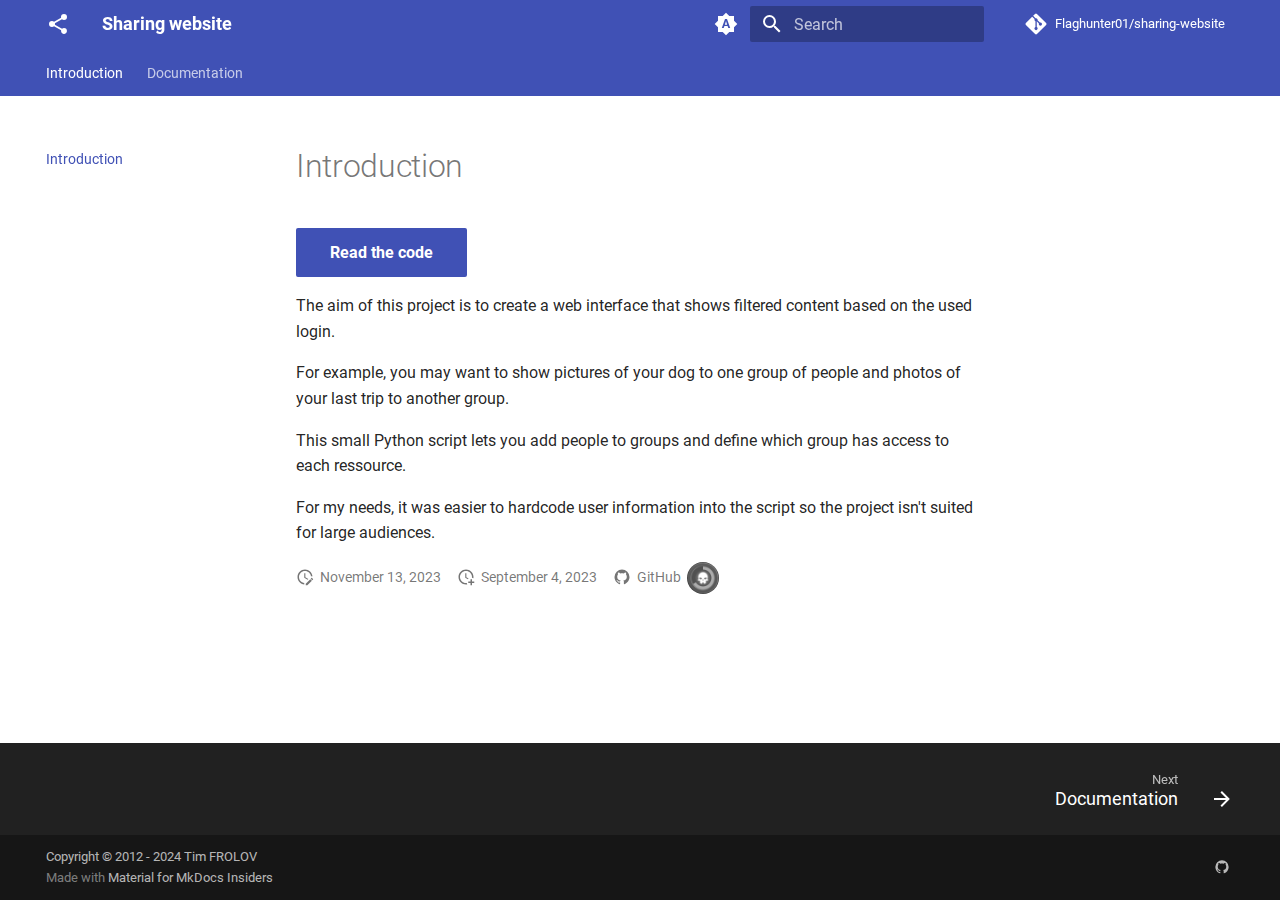
==== commit d319c1c5: "Deployed b3a8ea3 with MkDocs version: 1.5.3" ====
--- a/index.html
+++ b/index.html
@@ -9,8 +9,6 @@
         <meta name="description" content="Introduction to the project">
       
       
-        <meta name="author" content="Flag Hunter">
-      
       
         <link rel="canonical" href="https://flaghunter01.github.io/sharing-website/">
       
@@ -47,8 +45,8 @@
       
         
         
-        <link rel="preconnect" href="https://fonts.gstatic.com" crossorigin>
-        <link rel="stylesheet" href="https://fonts.googleapis.com/css?family=Roboto:300,300i,400,400i,700,700i%7CRoboto+Mono:400,400i,700,700i&display=fallback">
+        
+        <link rel="stylesheet" href="assets/external/fonts.googleapis.com/css.49ea35f2.css">
         <style>:root{--md-text-font:"Roboto";--md-code-font:"Roboto Mono"}</style>
       
     
@@ -130,7 +128,7 @@
     
     
     
-    <input class="md-option" data-md-color-media="(prefers-color-scheme: light)" data-md-color-scheme="default" data-md-color-primary="deep-purple" data-md-color-accent="red"  aria-label="Switch to dark mode"  type="radio" name="__palette" id="__palette_1">
+    <input class="md-option" data-md-color-media="(prefers-color-scheme: light)" data-md-color-scheme="default" data-md-color-primary="indigo" data-md-color-accent="indigo"  aria-label="Switch to dark mode"  type="radio" name="__palette" id="__palette_1">
     
       <label class="md-header__button md-icon" title="Switch to dark mode" for="__palette_2" hidden>
         <svg xmlns="http://www.w3.org/2000/svg" viewBox="0 0 24 24"><path d="M12 8a4 4 0 0 0-4 4 4 4 0 0 0 4 4 4 4 0 0 0 4-4 4 4 0 0 0-4-4m0 10a6 6 0 0 1-6-6 6 6 0 0 1 6-6 6 6 0 0 1 6 6 6 6 0 0 1-6 6m8-9.31V4h-4.69L12 .69 8.69 4H4v4.69L.69 12 4 15.31V20h4.69L12 23.31 15.31 20H20v-4.69L23.31 12 20 8.69Z"/></svg>
@@ -140,7 +138,7 @@
     
     
     
-    <input class="md-option" data-md-color-media="(prefers-color-scheme: dark)" data-md-color-scheme="slate" data-md-color-primary="teal" data-md-color-accent="amber"  aria-label="Switch to system preference"  type="radio" name="__palette" id="__palette_2">
+    <input class="md-option" data-md-color-media="(prefers-color-scheme: dark)" data-md-color-scheme="slate" data-md-color-primary="indigo" data-md-color-accent="indigo"  aria-label="Switch to system preference"  type="radio" name="__palette" id="__palette_2">
     
       <label class="md-header__button md-icon" title="Switch to system preference" for="__palette_0" hidden>
         <svg xmlns="http://www.w3.org/2000/svg" viewBox="0 0 24 24"><path d="M12 18c-.89 0-1.74-.2-2.5-.55C11.56 16.5 13 14.42 13 12c0-2.42-1.44-4.5-3.5-5.45C10.26 6.2 11.11 6 12 6a6 6 0 0 1 6 6 6 6 0 0 1-6 6m8-9.31V4h-4.69L12 .69 8.69 4H4v4.69L.69 12 4 15.31V20h4.69L12 23.31 15.31 20H20v-4.69L23.31 12 20 8.69Z"/></svg>
@@ -202,7 +200,7 @@
     <svg xmlns="http://www.w3.org/2000/svg" viewBox="0 0 448 512"><!--! Font Awesome Free 6.4.2 by @fontawesome - https://fontawesome.com License - https://fontawesome.com/license/free (Icons: CC BY 4.0, Fonts: SIL OFL 1.1, Code: MIT License) Copyright 2023 Fonticons, Inc.--><path d="M439.55 236.05 244 40.45a28.87 28.87 0 0 0-40.81 0l-40.66 40.63 51.52 51.52c27.06-9.14 52.68 16.77 43.39 43.68l49.66 49.66c34.23-11.8 61.18 31 35.47 56.69-26.49 26.49-70.21-2.87-56-37.34L240.22 199v121.85c25.3 12.54 22.26 41.85 9.08 55a34.34 34.34 0 0 1-48.55 0c-17.57-17.6-11.07-46.91 11.25-56v-123c-20.8-8.51-24.6-30.74-18.64-45L142.57 101 8.45 235.14a28.86 28.86 0 0 0 0 40.81l195.61 195.6a28.86 28.86 0 0 0 40.8 0l194.69-194.69a28.86 28.86 0 0 0 0-40.81z"/></svg>
   </div>
   <div class="md-source__repository">
-    FlagHunter01/sharing-website
+    Flaghunter01/sharing-website
   </div>
 </a>
       </div>
@@ -295,7 +293,7 @@
     <svg xmlns="http://www.w3.org/2000/svg" viewBox="0 0 448 512"><!--! Font Awesome Free 6.4.2 by @fontawesome - https://fontawesome.com License - https://fontawesome.com/license/free (Icons: CC BY 4.0, Fonts: SIL OFL 1.1, Code: MIT License) Copyright 2023 Fonticons, Inc.--><path d="M439.55 236.05 244 40.45a28.87 28.87 0 0 0-40.81 0l-40.66 40.63 51.52 51.52c27.06-9.14 52.68 16.77 43.39 43.68l49.66 49.66c34.23-11.8 61.18 31 35.47 56.69-26.49 26.49-70.21-2.87-56-37.34L240.22 199v121.85c25.3 12.54 22.26 41.85 9.08 55a34.34 34.34 0 0 1-48.55 0c-17.57-17.6-11.07-46.91 11.25-56v-123c-20.8-8.51-24.6-30.74-18.64-45L142.57 101 8.45 235.14a28.86 28.86 0 0 0 0 40.81l195.61 195.6a28.86 28.86 0 0 0 40.8 0l194.69-194.69a28.86 28.86 0 0 0 0-40.81z"/></svg>
   </div>
   <div class="md-source__repository">
-    FlagHunter01/sharing-website
+    Flaghunter01/sharing-website
   </div>
 </a>
     </div>
@@ -412,8 +410,50 @@
 <p>For my needs, it was easier to hardcode user information into the script so the project isn't suited for large audiences.</p>
 
   
-  
-
+    
+  
+  
+    
+  
+
+
+  <aside class="md-source-file">
+    
+      <span class="md-source-file__fact">
+        <span class="md-icon" title="Last update">
+          <svg xmlns="http://www.w3.org/2000/svg" viewBox="0 0 24 24"><path d="M21 13.1c-.1 0-.3.1-.4.2l-1 1 2.1 2.1 1-1c.2-.2.2-.6 0-.8l-1.3-1.3c-.1-.1-.2-.2-.4-.2m-1.9 1.8-6.1 6V23h2.1l6.1-6.1-2.1-2M12.5 7v5.2l4 2.4-1 1L11 13V7h1.5M11 21.9c-5.1-.5-9-4.8-9-9.9C2 6.5 6.5 2 12 2c5.3 0 9.6 4.1 10 9.3-.3-.1-.6-.2-1-.2s-.7.1-1 .2C19.6 7.2 16.2 4 12 4c-4.4 0-8 3.6-8 8 0 4.1 3.1 7.5 7.1 7.9l-.1.2v1.8Z"/></svg>
+        </span>
+        <span class="git-revision-date-localized-plugin git-revision-date-localized-plugin-date">November 13, 2023</span>
+      </span>
+    
+    
+      <span class="md-source-file__fact">
+        <span class="md-icon" title="Created">
+          <svg xmlns="http://www.w3.org/2000/svg" viewBox="0 0 24 24"><path d="M14.47 15.08 11 13V7h1.5v5.25l3.08 1.83c-.41.28-.79.62-1.11 1m-1.39 4.84c-.36.05-.71.08-1.08.08-4.42 0-8-3.58-8-8s3.58-8 8-8 8 3.58 8 8c0 .37-.03.72-.08 1.08.69.1 1.33.32 1.92.64.1-.56.16-1.13.16-1.72 0-5.5-4.5-10-10-10S2 6.5 2 12s4.47 10 10 10c.59 0 1.16-.06 1.72-.16-.32-.59-.54-1.23-.64-1.92M18 15v3h-3v2h3v3h2v-3h3v-2h-3v-3h-2Z"/></svg>
+        </span>
+        <span class="git-revision-date-localized-plugin git-revision-date-localized-plugin-date">September 4, 2023</span>
+      </span>
+    
+    
+    
+      <span class="md-source-file__fact">
+        <span class="md-icon" title="Contributors">
+          <svg xmlns="http://www.w3.org/2000/svg" viewBox="0 0 24 24"><path d="M12 2A10 10 0 0 0 2 12c0 4.42 2.87 8.17 6.84 9.5.5.08.66-.23.66-.5v-1.69c-2.77.6-3.36-1.34-3.36-1.34-.46-1.16-1.11-1.47-1.11-1.47-.91-.62.07-.6.07-.6 1 .07 1.53 1.03 1.53 1.03.87 1.52 2.34 1.07 2.91.83.09-.65.35-1.09.63-1.34-2.22-.25-4.55-1.11-4.55-4.92 0-1.11.38-2 1.03-2.71-.1-.25-.45-1.29.1-2.64 0 0 .84-.27 2.75 1.02.79-.22 1.65-.33 2.5-.33.85 0 1.71.11 2.5.33 1.91-1.29 2.75-1.02 2.75-1.02.55 1.35.2 2.39.1 2.64.65.71 1.03 1.6 1.03 2.71 0 3.82-2.34 4.66-4.57 4.91.36.31.69.92.69 1.85V21c0 .27.16.59.67.5C19.14 20.16 22 16.42 22 12A10 10 0 0 0 12 2Z"/></svg>
+        </span>
+        <span>GitHub</span>
+        <nav>
+          
+            <a href="https://github.com/FlagHunter01" class="md-author" title="@FlagHunter01">
+              
+              <img src="assets/external/avatars.githubusercontent.com/u/32909577.5aea0b69.png" alt="FlagHunter01">
+            </a>
+          
+          
+          
+        </nav>
+      </span>
+    
+  </aside>
 
 
 
@@ -468,7 +508,7 @@
       <div class="md-copyright">
   
     <div class="md-copyright__highlight">
-      Copyright &copy; 2022 - 2023 Flag Hunter
+      Copyright &copy; 2012 - 2024 Tim FROLOV
     </div>
   
   
@@ -485,11 +525,8 @@
     
     
     
-      
-      
-    
-    <a href="https://github.com/flaghunter01/" target="_blank" rel="noopener" title="github.com" class="md-social__link">
-      <svg xmlns="http://www.w3.org/2000/svg" viewBox="0 0 496 512"><!--! Font Awesome Free 6.4.2 by @fontawesome - https://fontawesome.com License - https://fontawesome.com/license/free (Icons: CC BY 4.0, Fonts: SIL OFL 1.1, Code: MIT License) Copyright 2023 Fonticons, Inc.--><path d="M165.9 397.4c0 2-2.3 3.6-5.2 3.6-3.3.3-5.6-1.3-5.6-3.6 0-2 2.3-3.6 5.2-3.6 3-.3 5.6 1.3 5.6 3.6zm-31.1-4.5c-.7 2 1.3 4.3 4.3 4.9 2.6 1 5.6 0 6.2-2s-1.3-4.3-4.3-5.2c-2.6-.7-5.5.3-6.2 2.3zm44.2-1.7c-2.9.7-4.9 2.6-4.6 4.9.3 2 2.9 3.3 5.9 2.6 2.9-.7 4.9-2.6 4.6-4.6-.3-1.9-3-3.2-5.9-2.9zM244.8 8C106.1 8 0 113.3 0 252c0 110.9 69.8 205.8 169.5 239.2 12.8 2.3 17.3-5.6 17.3-12.1 0-6.2-.3-40.4-.3-61.4 0 0-70 15-84.7-29.8 0 0-11.4-29.1-27.8-36.6 0 0-22.9-15.7 1.6-15.4 0 0 24.9 2 38.6 25.8 21.9 38.6 58.6 27.5 72.9 20.9 2.3-16 8.8-27.1 16-33.7-55.9-6.2-112.3-14.3-112.3-110.5 0-27.5 7.6-41.3 23.6-58.9-2.6-6.5-11.1-33.3 2.6-67.9 20.9-6.5 69 27 69 27 20-5.6 41.5-8.5 62.8-8.5s42.8 2.9 62.8 8.5c0 0 48.1-33.6 69-27 13.7 34.7 5.2 61.4 2.6 67.9 16 17.7 25.8 31.5 25.8 58.9 0 96.5-58.9 104.2-114.8 110.5 9.2 7.9 17 22.9 17 46.4 0 33.7-.3 75.4-.3 83.6 0 6.5 4.6 14.4 17.3 12.1C428.2 457.8 496 362.9 496 252 496 113.3 383.5 8 244.8 8zM97.2 352.9c-1.3 1-1 3.3.7 5.2 1.6 1.6 3.9 2.3 5.2 1 1.3-1 1-3.3-.7-5.2-1.6-1.6-3.9-2.3-5.2-1zm-10.8-8.1c-.7 1.3.3 2.9 2.3 3.9 1.6 1 3.6.7 4.3-.7.7-1.3-.3-2.9-2.3-3.9-2-.6-3.6-.3-4.3.7zm32.4 35.6c-1.6 1.3-1 4.3 1.3 6.2 2.3 2.3 5.2 2.6 6.5 1 1.3-1.3.7-4.3-1.3-6.2-2.2-2.3-5.2-2.6-6.5-1zm-11.4-14.7c-1.6 1-1.6 3.6 0 5.9 1.6 2.3 4.3 3.3 5.6 2.3 1.6-1.3 1.6-3.9 0-6.2-1.4-2.3-4-3.3-5.6-2z"/></svg>
+    <a href="https://github.com/flaghunter01/" target="_blank" rel="noopener" title="FlagHunter01" class="md-social__link">
+      <svg xmlns="http://www.w3.org/2000/svg" viewBox="0 0 24 24"><path d="M12 2A10 10 0 0 0 2 12c0 4.42 2.87 8.17 6.84 9.5.5.08.66-.23.66-.5v-1.69c-2.77.6-3.36-1.34-3.36-1.34-.46-1.16-1.11-1.47-1.11-1.47-.91-.62.07-.6.07-.6 1 .07 1.53 1.03 1.53 1.03.87 1.52 2.34 1.07 2.91.83.09-.65.35-1.09.63-1.34-2.22-.25-4.55-1.11-4.55-4.92 0-1.11.38-2 1.03-2.71-.1-.25-.45-1.29.1-2.64 0 0 .84-.27 2.75 1.02.79-.22 1.65-.33 2.5-.33.85 0 1.71.11 2.5.33 1.91-1.29 2.75-1.02 2.75-1.02.55 1.35.2 2.39.1 2.64.65.71 1.03 1.6 1.03 2.71 0 3.82-2.34 4.66-4.57 4.91.36.31.69.92.69 1.85V21c0 .27.16.59.67.5C19.14 20.16 22 16.42 22 12A10 10 0 0 0 12 2Z"/></svg>
     </a>
   
 </div>
@@ -503,7 +540,7 @@
       <div class="md-dialog__inner md-typeset"></div>
     </div>
     
-    <script id="__config" type="application/json">{"base": ".", "features": ["content.code.copy", "navigation.footer", "navigation.instant", "navigation.tracking", "navigation.tabs", "navigation.sections", "navigation.expand", "navigation.path", "navigation.indexes", "toc.follow", "navigation.top", "search.suggest", "search.highlight", "content.tabs.link", "content.tooltips"], "search": "assets/javascripts/workers/search.f2da59ea.min.js", "translations": {"clipboard.copied": "Copied to clipboard", "clipboard.copy": "Copy to clipboard", "search.result.more.one": "1 more on this page", "search.result.more.other": "# more on this page", "search.result.none": "No matching documents", "search.result.one": "1 matching document", "search.result.other": "# matching documents", "search.result.placeholder": "Type to start searching", "search.result.term.missing": "Missing", "select.version": "Select version"}}</script>
+    <script id="__config" type="application/json">{"base": ".", "features": ["navigation.instant", "navigation.instant.prefetch", "navigation.instant.progress", "navigation.tracking", "navigation.tabs", "navigation.path", "navigation.indexes", "toc.follow", "navigation.top", "search.suggest", "search.highlight", "navigation.footer", "content.tabs.link"], "search": "assets/javascripts/workers/search.f2da59ea.min.js", "translations": {"clipboard.copied": "Copied to clipboard", "clipboard.copy": "Copy to clipboard", "search.result.more.one": "1 more on this page", "search.result.more.other": "# more on this page", "search.result.none": "No matching documents", "search.result.one": "1 matching document", "search.result.other": "# matching documents", "search.result.placeholder": "Type to start searching", "search.result.term.missing": "Missing", "select.version": "Select version"}}</script>
     
     
       <script src="assets/javascripts/bundle.65061dd4.min.js"></script>
--- a/assets/external/fonts.googleapis.com/css.49ea35f2.css
+++ b/assets/external/fonts.googleapis.com/css.49ea35f2.css
@@ -0,0 +1,594 @@
+/* cyrillic-ext */
+@font-face {
+  font-family: 'Roboto';
+  font-style: italic;
+  font-weight: 300;
+  font-display: fallback;
+  src: url(../fonts.gstatic.com/s/roboto/v30/KFOjCnqEu92Fr1Mu51TjASc3CsTKlA.woff2) format('woff2');
+  unicode-range: U+0460-052F, U+1C80-1C88, U+20B4, U+2DE0-2DFF, U+A640-A69F, U+FE2E-FE2F;
+}
+/* cyrillic */
+@font-face {
+  font-family: 'Roboto';
+  font-style: italic;
+  font-weight: 300;
+  font-display: fallback;
+  src: url(../fonts.gstatic.com/s/roboto/v30/KFOjCnqEu92Fr1Mu51TjASc-CsTKlA.woff2) format('woff2');
+  unicode-range: U+0301, U+0400-045F, U+0490-0491, U+04B0-04B1, U+2116;
+}
+/* greek-ext */
+@font-face {
+  font-family: 'Roboto';
+  font-style: italic;
+  font-weight: 300;
+  font-display: fallback;
+  src: url(../fonts.gstatic.com/s/roboto/v30/KFOjCnqEu92Fr1Mu51TjASc2CsTKlA.woff2) format('woff2');
+  unicode-range: U+1F00-1FFF;
+}
+/* greek */
+@font-face {
+  font-family: 'Roboto';
+  font-style: italic;
+  font-weight: 300;
+  font-display: fallback;
+  src: url(../fonts.gstatic.com/s/roboto/v30/KFOjCnqEu92Fr1Mu51TjASc5CsTKlA.woff2) format('woff2');
+  unicode-range: U+0370-03FF;
+}
+/* vietnamese */
+@font-face {
+  font-family: 'Roboto';
+  font-style: italic;
+  font-weight: 300;
+  font-display: fallback;
+  src: url(../fonts.gstatic.com/s/roboto/v30/KFOjCnqEu92Fr1Mu51TjASc1CsTKlA.woff2) format('woff2');
+  unicode-range: U+0102-0103, U+0110-0111, U+0128-0129, U+0168-0169, U+01A0-01A1, U+01AF-01B0, U+0300-0301, U+0303-0304, U+0308-0309, U+0323, U+0329, U+1EA0-1EF9, U+20AB;
+}
+/* latin-ext */
+@font-face {
+  font-family: 'Roboto';
+  font-style: italic;
+  font-weight: 300;
+  font-display: fallback;
+  src: url(../fonts.gstatic.com/s/roboto/v30/KFOjCnqEu92Fr1Mu51TjASc0CsTKlA.woff2) format('woff2');
+  unicode-range: U+0100-02AF, U+0304, U+0308, U+0329, U+1E00-1E9F, U+1EF2-1EFF, U+2020, U+20A0-20AB, U+20AD-20CF, U+2113, U+2C60-2C7F, U+A720-A7FF;
+}
+/* latin */
+@font-face {
+  font-family: 'Roboto';
+  font-style: italic;
+  font-weight: 300;
+  font-display: fallback;
+  src: url(../fonts.gstatic.com/s/roboto/v30/KFOjCnqEu92Fr1Mu51TjASc6CsQ.woff2) format('woff2');
+  unicode-range: U+0000-00FF, U+0131, U+0152-0153, U+02BB-02BC, U+02C6, U+02DA, U+02DC, U+0304, U+0308, U+0329, U+2000-206F, U+2074, U+20AC, U+2122, U+2191, U+2193, U+2212, U+2215, U+FEFF, U+FFFD;
+}
+/* cyrillic-ext */
+@font-face {
+  font-family: 'Roboto';
+  font-style: italic;
+  font-weight: 400;
+  font-display: fallback;
+  src: url(../fonts.gstatic.com/s/roboto/v30/KFOkCnqEu92Fr1Mu51xFIzIFKw.woff2) format('woff2');
+  unicode-range: U+0460-052F, U+1C80-1C88, U+20B4, U+2DE0-2DFF, U+A640-A69F, U+FE2E-FE2F;
+}
+/* cyrillic */
+@font-face {
+  font-family: 'Roboto';
+  font-style: italic;
+  font-weight: 400;
+  font-display: fallback;
+  src: url(../fonts.gstatic.com/s/roboto/v30/KFOkCnqEu92Fr1Mu51xMIzIFKw.woff2) format('woff2');
+  unicode-range: U+0301, U+0400-045F, U+0490-0491, U+04B0-04B1, U+2116;
+}
+/* greek-ext */
+@font-face {
+  font-family: 'Roboto';
+  font-style: italic;
+  font-weight: 400;
+  font-display: fallback;
+  src: url(../fonts.gstatic.com/s/roboto/v30/KFOkCnqEu92Fr1Mu51xEIzIFKw.woff2) format('woff2');
+  unicode-range: U+1F00-1FFF;
+}
+/* greek */
+@font-face {
+  font-family: 'Roboto';
+  font-style: italic;
+  font-weight: 400;
+  font-display: fallback;
+  src: url(../fonts.gstatic.com/s/roboto/v30/KFOkCnqEu92Fr1Mu51xLIzIFKw.woff2) format('woff2');
+  unicode-range: U+0370-03FF;
+}
+/* vietnamese */
+@font-face {
+  font-family: 'Roboto';
+  font-style: italic;
+  font-weight: 400;
+  font-display: fallback;
+  src: url(../fonts.gstatic.com/s/roboto/v30/KFOkCnqEu92Fr1Mu51xHIzIFKw.woff2) format('woff2');
+  unicode-range: U+0102-0103, U+0110-0111, U+0128-0129, U+0168-0169, U+01A0-01A1, U+01AF-01B0, U+0300-0301, U+0303-0304, U+0308-0309, U+0323, U+0329, U+1EA0-1EF9, U+20AB;
+}
+/* latin-ext */
+@font-face {
+  font-family: 'Roboto';
+  font-style: italic;
+  font-weight: 400;
+  font-display: fallback;
+  src: url(../fonts.gstatic.com/s/roboto/v30/KFOkCnqEu92Fr1Mu51xGIzIFKw.woff2) format('woff2');
+  unicode-range: U+0100-02AF, U+0304, U+0308, U+0329, U+1E00-1E9F, U+1EF2-1EFF, U+2020, U+20A0-20AB, U+20AD-20CF, U+2113, U+2C60-2C7F, U+A720-A7FF;
+}
+/* latin */
+@font-face {
+  font-family: 'Roboto';
+  font-style: italic;
+  font-weight: 400;
+  font-display: fallback;
+  src: url(../fonts.gstatic.com/s/roboto/v30/KFOkCnqEu92Fr1Mu51xIIzI.woff2) format('woff2');
+  unicode-range: U+0000-00FF, U+0131, U+0152-0153, U+02BB-02BC, U+02C6, U+02DA, U+02DC, U+0304, U+0308, U+0329, U+2000-206F, U+2074, U+20AC, U+2122, U+2191, U+2193, U+2212, U+2215, U+FEFF, U+FFFD;
+}
+/* cyrillic-ext */
+@font-face {
+  font-family: 'Roboto';
+  font-style: italic;
+  font-weight: 700;
+  font-display: fallback;
+  src: url(../fonts.gstatic.com/s/roboto/v30/KFOjCnqEu92Fr1Mu51TzBic3CsTKlA.woff2) format('woff2');
+  unicode-range: U+0460-052F, U+1C80-1C88, U+20B4, U+2DE0-2DFF, U+A640-A69F, U+FE2E-FE2F;
+}
+/* cyrillic */
+@font-face {
+  font-family: 'Roboto';
+  font-style: italic;
+  font-weight: 700;
+  font-display: fallback;
+  src: url(../fonts.gstatic.com/s/roboto/v30/KFOjCnqEu92Fr1Mu51TzBic-CsTKlA.woff2) format('woff2');
+  unicode-range: U+0301, U+0400-045F, U+0490-0491, U+04B0-04B1, U+2116;
+}
+/* greek-ext */
+@font-face {
+  font-family: 'Roboto';
+  font-style: italic;
+  font-weight: 700;
+  font-display: fallback;
+  src: url(../fonts.gstatic.com/s/roboto/v30/KFOjCnqEu92Fr1Mu51TzBic2CsTKlA.woff2) format('woff2');
+  unicode-range: U+1F00-1FFF;
+}
+/* greek */
+@font-face {
+  font-family: 'Roboto';
+  font-style: italic;
+  font-weight: 700;
+  font-display: fallback;
+  src: url(../fonts.gstatic.com/s/roboto/v30/KFOjCnqEu92Fr1Mu51TzBic5CsTKlA.woff2) format('woff2');
+  unicode-range: U+0370-03FF;
+}
+/* vietnamese */
+@font-face {
+  font-family: 'Roboto';
+  font-style: italic;
+  font-weight: 700;
+  font-display: fallback;
+  src: url(../fonts.gstatic.com/s/roboto/v30/KFOjCnqEu92Fr1Mu51TzBic1CsTKlA.woff2) format('woff2');
+  unicode-range: U+0102-0103, U+0110-0111, U+0128-0129, U+0168-0169, U+01A0-01A1, U+01AF-01B0, U+0300-0301, U+0303-0304, U+0308-0309, U+0323, U+0329, U+1EA0-1EF9, U+20AB;
+}
+/* latin-ext */
+@font-face {
+  font-family: 'Roboto';
+  font-style: italic;
+  font-weight: 700;
+  font-display: fallback;
+  src: url(../fonts.gstatic.com/s/roboto/v30/KFOjCnqEu92Fr1Mu51TzBic0CsTKlA.woff2) format('woff2');
+  unicode-range: U+0100-02AF, U+0304, U+0308, U+0329, U+1E00-1E9F, U+1EF2-1EFF, U+2020, U+20A0-20AB, U+20AD-20CF, U+2113, U+2C60-2C7F, U+A720-A7FF;
+}
+/* latin */
+@font-face {
+  font-family: 'Roboto';
+  font-style: italic;
+  font-weight: 700;
+  font-display: fallback;
+  src: url(../fonts.gstatic.com/s/roboto/v30/KFOjCnqEu92Fr1Mu51TzBic6CsQ.woff2) format('woff2');
+  unicode-range: U+0000-00FF, U+0131, U+0152-0153, U+02BB-02BC, U+02C6, U+02DA, U+02DC, U+0304, U+0308, U+0329, U+2000-206F, U+2074, U+20AC, U+2122, U+2191, U+2193, U+2212, U+2215, U+FEFF, U+FFFD;
+}
+/* cyrillic-ext */
+@font-face {
+  font-family: 'Roboto';
+  font-style: normal;
+  font-weight: 300;
+  font-display: fallback;
+  src: url(../fonts.gstatic.com/s/roboto/v30/KFOlCnqEu92Fr1MmSU5fCRc4EsA.woff2) format('woff2');
+  unicode-range: U+0460-052F, U+1C80-1C88, U+20B4, U+2DE0-2DFF, U+A640-A69F, U+FE2E-FE2F;
+}
+/* cyrillic */
+@font-face {
+  font-family: 'Roboto';
+  font-style: normal;
+  font-weight: 300;
+  font-display: fallback;
+  src: url(../fonts.gstatic.com/s/roboto/v30/KFOlCnqEu92Fr1MmSU5fABc4EsA.woff2) format('woff2');
+  unicode-range: U+0301, U+0400-045F, U+0490-0491, U+04B0-04B1, U+2116;
+}
+/* greek-ext */
+@font-face {
+  font-family: 'Roboto';
+  font-style: normal;
+  font-weight: 300;
+  font-display: fallback;
+  src: url(../fonts.gstatic.com/s/roboto/v30/KFOlCnqEu92Fr1MmSU5fCBc4EsA.woff2) format('woff2');
+  unicode-range: U+1F00-1FFF;
+}
+/* greek */
+@font-face {
+  font-family: 'Roboto';
+  font-style: normal;
+  font-weight: 300;
+  font-display: fallback;
+  src: url(../fonts.gstatic.com/s/roboto/v30/KFOlCnqEu92Fr1MmSU5fBxc4EsA.woff2) format('woff2');
+  unicode-range: U+0370-03FF;
+}
+/* vietnamese */
+@font-face {
+  font-family: 'Roboto';
+  font-style: normal;
+  font-weight: 300;
+  font-display: fallback;
+  src: url(../fonts.gstatic.com/s/roboto/v30/KFOlCnqEu92Fr1MmSU5fCxc4EsA.woff2) format('woff2');
+  unicode-range: U+0102-0103, U+0110-0111, U+0128-0129, U+0168-0169, U+01A0-01A1, U+01AF-01B0, U+0300-0301, U+0303-0304, U+0308-0309, U+0323, U+0329, U+1EA0-1EF9, U+20AB;
+}
+/* latin-ext */
+@font-face {
+  font-family: 'Roboto';
+  font-style: normal;
+  font-weight: 300;
+  font-display: fallback;
+  src: url(../fonts.gstatic.com/s/roboto/v30/KFOlCnqEu92Fr1MmSU5fChc4EsA.woff2) format('woff2');
+  unicode-range: U+0100-02AF, U+0304, U+0308, U+0329, U+1E00-1E9F, U+1EF2-1EFF, U+2020, U+20A0-20AB, U+20AD-20CF, U+2113, U+2C60-2C7F, U+A720-A7FF;
+}
+/* latin */
+@font-face {
+  font-family: 'Roboto';
+  font-style: normal;
+  font-weight: 300;
+  font-display: fallback;
+  src: url(../fonts.gstatic.com/s/roboto/v30/KFOlCnqEu92Fr1MmSU5fBBc4.woff2) format('woff2');
+  unicode-range: U+0000-00FF, U+0131, U+0152-0153, U+02BB-02BC, U+02C6, U+02DA, U+02DC, U+0304, U+0308, U+0329, U+2000-206F, U+2074, U+20AC, U+2122, U+2191, U+2193, U+2212, U+2215, U+FEFF, U+FFFD;
+}
+/* cyrillic-ext */
+@font-face {
+  font-family: 'Roboto';
+  font-style: normal;
+  font-weight: 400;
+  font-display: fallback;
+  src: url(../fonts.gstatic.com/s/roboto/v30/KFOmCnqEu92Fr1Mu72xKOzY.woff2) format('woff2');
+  unicode-range: U+0460-052F, U+1C80-1C88, U+20B4, U+2DE0-2DFF, U+A640-A69F, U+FE2E-FE2F;
+}
+/* cyrillic */
+@font-face {
+  font-family: 'Roboto';
+  font-style: normal;
+  font-weight: 400;
+  font-display: fallback;
+  src: url(../fonts.gstatic.com/s/roboto/v30/KFOmCnqEu92Fr1Mu5mxKOzY.woff2) format('woff2');
+  unicode-range: U+0301, U+0400-045F, U+0490-0491, U+04B0-04B1, U+2116;
+}
+/* greek-ext */
+@font-face {
+  font-family: 'Roboto';
+  font-style: normal;
+  font-weight: 400;
+  font-display: fallback;
+  src: url(../fonts.gstatic.com/s/roboto/v30/KFOmCnqEu92Fr1Mu7mxKOzY.woff2) format('woff2');
+  unicode-range: U+1F00-1FFF;
+}
+/* greek */
+@font-face {
+  font-family: 'Roboto';
+  font-style: normal;
+  font-weight: 400;
+  font-display: fallback;
+  src: url(../fonts.gstatic.com/s/roboto/v30/KFOmCnqEu92Fr1Mu4WxKOzY.woff2) format('woff2');
+  unicode-range: U+0370-03FF;
+}
+/* vietnamese */
+@font-face {
+  font-family: 'Roboto';
+  font-style: normal;
+  font-weight: 400;
+  font-display: fallback;
+  src: url(../fonts.gstatic.com/s/roboto/v30/KFOmCnqEu92Fr1Mu7WxKOzY.woff2) format('woff2');
+  unicode-range: U+0102-0103, U+0110-0111, U+0128-0129, U+0168-0169, U+01A0-01A1, U+01AF-01B0, U+0300-0301, U+0303-0304, U+0308-0309, U+0323, U+0329, U+1EA0-1EF9, U+20AB;
+}
+/* latin-ext */
+@font-face {
+  font-family: 'Roboto';
+  font-style: normal;
+  font-weight: 400;
+  font-display: fallback;
+  src: url(../fonts.gstatic.com/s/roboto/v30/KFOmCnqEu92Fr1Mu7GxKOzY.woff2) format('woff2');
+  unicode-range: U+0100-02AF, U+0304, U+0308, U+0329, U+1E00-1E9F, U+1EF2-1EFF, U+2020, U+20A0-20AB, U+20AD-20CF, U+2113, U+2C60-2C7F, U+A720-A7FF;
+}
+/* latin */
+@font-face {
+  font-family: 'Roboto';
+  font-style: normal;
+  font-weight: 400;
+  font-display: fallback;
+  src: url(../fonts.gstatic.com/s/roboto/v30/KFOmCnqEu92Fr1Mu4mxK.woff2) format('woff2');
+  unicode-range: U+0000-00FF, U+0131, U+0152-0153, U+02BB-02BC, U+02C6, U+02DA, U+02DC, U+0304, U+0308, U+0329, U+2000-206F, U+2074, U+20AC, U+2122, U+2191, U+2193, U+2212, U+2215, U+FEFF, U+FFFD;
+}
+/* cyrillic-ext */
+@font-face {
+  font-family: 'Roboto';
+  font-style: normal;
+  font-weight: 700;
+  font-display: fallback;
+  src: url(../fonts.gstatic.com/s/roboto/v30/KFOlCnqEu92Fr1MmWUlfCRc4EsA.woff2) format('woff2');
+  unicode-range: U+0460-052F, U+1C80-1C88, U+20B4, U+2DE0-2DFF, U+A640-A69F, U+FE2E-FE2F;
+}
+/* cyrillic */
+@font-face {
+  font-family: 'Roboto';
+  font-style: normal;
+  font-weight: 700;
+  font-display: fallback;
+  src: url(../fonts.gstatic.com/s/roboto/v30/KFOlCnqEu92Fr1MmWUlfABc4EsA.woff2) format('woff2');
+  unicode-range: U+0301, U+0400-045F, U+0490-0491, U+04B0-04B1, U+2116;
+}
+/* greek-ext */
+@font-face {
+  font-family: 'Roboto';
+  font-style: normal;
+  font-weight: 700;
+  font-display: fallback;
+  src: url(../fonts.gstatic.com/s/roboto/v30/KFOlCnqEu92Fr1MmWUlfCBc4EsA.woff2) format('woff2');
+  unicode-range: U+1F00-1FFF;
+}
+/* greek */
+@font-face {
+  font-family: 'Roboto';
+  font-style: normal;
+  font-weight: 700;
+  font-display: fallback;
+  src: url(../fonts.gstatic.com/s/roboto/v30/KFOlCnqEu92Fr1MmWUlfBxc4EsA.woff2) format('woff2');
+  unicode-range: U+0370-03FF;
+}
+/* vietnamese */
+@font-face {
+  font-family: 'Roboto';
+  font-style: normal;
+  font-weight: 700;
+  font-display: fallback;
+  src: url(../fonts.gstatic.com/s/roboto/v30/KFOlCnqEu92Fr1MmWUlfCxc4EsA.woff2) format('woff2');
+  unicode-range: U+0102-0103, U+0110-0111, U+0128-0129, U+0168-0169, U+01A0-01A1, U+01AF-01B0, U+0300-0301, U+0303-0304, U+0308-0309, U+0323, U+0329, U+1EA0-1EF9, U+20AB;
+}
+/* latin-ext */
+@font-face {
+  font-family: 'Roboto';
+  font-style: normal;
+  font-weight: 700;
+  font-display: fallback;
+  src: url(../fonts.gstatic.com/s/roboto/v30/KFOlCnqEu92Fr1MmWUlfChc4EsA.woff2) format('woff2');
+  unicode-range: U+0100-02AF, U+0304, U+0308, U+0329, U+1E00-1E9F, U+1EF2-1EFF, U+2020, U+20A0-20AB, U+20AD-20CF, U+2113, U+2C60-2C7F, U+A720-A7FF;
+}
+/* latin */
+@font-face {
+  font-family: 'Roboto';
+  font-style: normal;
+  font-weight: 700;
+  font-display: fallback;
+  src: url(../fonts.gstatic.com/s/roboto/v30/KFOlCnqEu92Fr1MmWUlfBBc4.woff2) format('woff2');
+  unicode-range: U+0000-00FF, U+0131, U+0152-0153, U+02BB-02BC, U+02C6, U+02DA, U+02DC, U+0304, U+0308, U+0329, U+2000-206F, U+2074, U+20AC, U+2122, U+2191, U+2193, U+2212, U+2215, U+FEFF, U+FFFD;
+}
+/* cyrillic-ext */
+@font-face {
+  font-family: 'Roboto Mono';
+  font-style: italic;
+  font-weight: 400;
+  font-display: fallback;
+  src: url(../fonts.gstatic.com/s/robotomono/v23/L0xdDF4xlVMF-BfR8bXMIjhOsXG-q2oeuFoqFrlnAIe2Imhk1T8rbociImtEluUlYIw.woff2) format('woff2');
+  unicode-range: U+0460-052F, U+1C80-1C88, U+20B4, U+2DE0-2DFF, U+A640-A69F, U+FE2E-FE2F;
+}
+/* cyrillic */
+@font-face {
+  font-family: 'Roboto Mono';
+  font-style: italic;
+  font-weight: 400;
+  font-display: fallback;
+  src: url(../fonts.gstatic.com/s/robotomono/v23/L0xdDF4xlVMF-BfR8bXMIjhOsXG-q2oeuFoqFrlnAIe2Imhk1T8rbociImtEn-UlYIw.woff2) format('woff2');
+  unicode-range: U+0301, U+0400-045F, U+0490-0491, U+04B0-04B1, U+2116;
+}
+/* greek */
+@font-face {
+  font-family: 'Roboto Mono';
+  font-style: italic;
+  font-weight: 400;
+  font-display: fallback;
+  src: url(../fonts.gstatic.com/s/robotomono/v23/L0xdDF4xlVMF-BfR8bXMIjhOsXG-q2oeuFoqFrlnAIe2Imhk1T8rbociImtEmOUlYIw.woff2) format('woff2');
+  unicode-range: U+0370-03FF;
+}
+/* vietnamese */
+@font-face {
+  font-family: 'Roboto Mono';
+  font-style: italic;
+  font-weight: 400;
+  font-display: fallback;
+  src: url(../fonts.gstatic.com/s/robotomono/v23/L0xdDF4xlVMF-BfR8bXMIjhOsXG-q2oeuFoqFrlnAIe2Imhk1T8rbociImtElOUlYIw.woff2) format('woff2');
+  unicode-range: U+0102-0103, U+0110-0111, U+0128-0129, U+0168-0169, U+01A0-01A1, U+01AF-01B0, U+0300-0301, U+0303-0304, U+0308-0309, U+0323, U+0329, U+1EA0-1EF9, U+20AB;
+}
+/* latin-ext */
+@font-face {
+  font-family: 'Roboto Mono';
+  font-style: italic;
+  font-weight: 400;
+  font-display: fallback;
+  src: url(../fonts.gstatic.com/s/robotomono/v23/L0xdDF4xlVMF-BfR8bXMIjhOsXG-q2oeuFoqFrlnAIe2Imhk1T8rbociImtEleUlYIw.woff2) format('woff2');
+  unicode-range: U+0100-02AF, U+0304, U+0308, U+0329, U+1E00-1E9F, U+1EF2-1EFF, U+2020, U+20A0-20AB, U+20AD-20CF, U+2113, U+2C60-2C7F, U+A720-A7FF;
+}
+/* latin */
+@font-face {
+  font-family: 'Roboto Mono';
+  font-style: italic;
+  font-weight: 400;
+  font-display: fallback;
+  src: url(../fonts.gstatic.com/s/robotomono/v23/L0xdDF4xlVMF-BfR8bXMIjhOsXG-q2oeuFoqFrlnAIe2Imhk1T8rbociImtEm-Ul.woff2) format('woff2');
+  unicode-range: U+0000-00FF, U+0131, U+0152-0153, U+02BB-02BC, U+02C6, U+02DA, U+02DC, U+0304, U+0308, U+0329, U+2000-206F, U+2074, U+20AC, U+2122, U+2191, U+2193, U+2212, U+2215, U+FEFF, U+FFFD;
+}
+/* cyrillic-ext */
+@font-face {
+  font-family: 'Roboto Mono';
+  font-style: italic;
+  font-weight: 700;
+  font-display: fallback;
+  src: url(../fonts.gstatic.com/s/robotomono/v23/L0xdDF4xlVMF-BfR8bXMIjhOsXG-q2oeuFoqFrlnAIe2Imhk1T8rbociImtEluUlYIw.woff2) format('woff2');
+  unicode-range: U+0460-052F, U+1C80-1C88, U+20B4, U+2DE0-2DFF, U+A640-A69F, U+FE2E-FE2F;
+}
+/* cyrillic */
+@font-face {
+  font-family: 'Roboto Mono';
+  font-style: italic;
+  font-weight: 700;
+  font-display: fallback;
+  src: url(../fonts.gstatic.com/s/robotomono/v23/L0xdDF4xlVMF-BfR8bXMIjhOsXG-q2oeuFoqFrlnAIe2Imhk1T8rbociImtEn-UlYIw.woff2) format('woff2');
+  unicode-range: U+0301, U+0400-045F, U+0490-0491, U+04B0-04B1, U+2116;
+}
+/* greek */
+@font-face {
+  font-family: 'Roboto Mono';
+  font-style: italic;
+  font-weight: 700;
+  font-display: fallback;
+  src: url(../fonts.gstatic.com/s/robotomono/v23/L0xdDF4xlVMF-BfR8bXMIjhOsXG-q2oeuFoqFrlnAIe2Imhk1T8rbociImtEmOUlYIw.woff2) format('woff2');
+  unicode-range: U+0370-03FF;
+}
+/* vietnamese */
+@font-face {
+  font-family: 'Roboto Mono';
+  font-style: italic;
+  font-weight: 700;
+  font-display: fallback;
+  src: url(../fonts.gstatic.com/s/robotomono/v23/L0xdDF4xlVMF-BfR8bXMIjhOsXG-q2oeuFoqFrlnAIe2Imhk1T8rbociImtElOUlYIw.woff2) format('woff2');
+  unicode-range: U+0102-0103, U+0110-0111, U+0128-0129, U+0168-0169, U+01A0-01A1, U+01AF-01B0, U+0300-0301, U+0303-0304, U+0308-0309, U+0323, U+0329, U+1EA0-1EF9, U+20AB;
+}
+/* latin-ext */
+@font-face {
+  font-family: 'Roboto Mono';
+  font-style: italic;
+  font-weight: 700;
+  font-display: fallback;
+  src: url(../fonts.gstatic.com/s/robotomono/v23/L0xdDF4xlVMF-BfR8bXMIjhOsXG-q2oeuFoqFrlnAIe2Imhk1T8rbociImtEleUlYIw.woff2) format('woff2');
+  unicode-range: U+0100-02AF, U+0304, U+0308, U+0329, U+1E00-1E9F, U+1EF2-1EFF, U+2020, U+20A0-20AB, U+20AD-20CF, U+2113, U+2C60-2C7F, U+A720-A7FF;
+}
+/* latin */
+@font-face {
+  font-family: 'Roboto Mono';
+  font-style: italic;
+  font-weight: 700;
+  font-display: fallback;
+  src: url(../fonts.gstatic.com/s/robotomono/v23/L0xdDF4xlVMF-BfR8bXMIjhOsXG-q2oeuFoqFrlnAIe2Imhk1T8rbociImtEm-Ul.woff2) format('woff2');
+  unicode-range: U+0000-00FF, U+0131, U+0152-0153, U+02BB-02BC, U+02C6, U+02DA, U+02DC, U+0304, U+0308, U+0329, U+2000-206F, U+2074, U+20AC, U+2122, U+2191, U+2193, U+2212, U+2215, U+FEFF, U+FFFD;
+}
+/* cyrillic-ext */
+@font-face {
+  font-family: 'Roboto Mono';
+  font-style: normal;
+  font-weight: 400;
+  font-display: fallback;
+  src: url(../fonts.gstatic.com/s/robotomono/v23/L0xTDF4xlVMF-BfR8bXMIhJHg45mwgGEFl0_3vrtSM1J-gEPT5Ese6hmHSV0mf0h.woff2) format('woff2');
+  unicode-range: U+0460-052F, U+1C80-1C88, U+20B4, U+2DE0-2DFF, U+A640-A69F, U+FE2E-FE2F;
+}
+/* cyrillic */
+@font-face {
+  font-family: 'Roboto Mono';
+  font-style: normal;
+  font-weight: 400;
+  font-display: fallback;
+  src: url(../fonts.gstatic.com/s/robotomono/v23/L0xTDF4xlVMF-BfR8bXMIhJHg45mwgGEFl0_3vrtSM1J-gEPT5Ese6hmHSx0mf0h.woff2) format('woff2');
+  unicode-range: U+0301, U+0400-045F, U+0490-0491, U+04B0-04B1, U+2116;
+}
+/* greek */
+@font-face {
+  font-family: 'Roboto Mono';
+  font-style: normal;
+  font-weight: 400;
+  font-display: fallback;
+  src: url(../fonts.gstatic.com/s/robotomono/v23/L0xTDF4xlVMF-BfR8bXMIhJHg45mwgGEFl0_3vrtSM1J-gEPT5Ese6hmHSt0mf0h.woff2) format('woff2');
+  unicode-range: U+0370-03FF;
+}
+/* vietnamese */
+@font-face {
+  font-family: 'Roboto Mono';
+  font-style: normal;
+  font-weight: 400;
+  font-display: fallback;
+  src: url(../fonts.gstatic.com/s/robotomono/v23/L0xTDF4xlVMF-BfR8bXMIhJHg45mwgGEFl0_3vrtSM1J-gEPT5Ese6hmHSd0mf0h.woff2) format('woff2');
+  unicode-range: U+0102-0103, U+0110-0111, U+0128-0129, U+0168-0169, U+01A0-01A1, U+01AF-01B0, U+0300-0301, U+0303-0304, U+0308-0309, U+0323, U+0329, U+1EA0-1EF9, U+20AB;
+}
+/* latin-ext */
+@font-face {
+  font-family: 'Roboto Mono';
+  font-style: normal;
+  font-weight: 400;
+  font-display: fallback;
+  src: url(../fonts.gstatic.com/s/robotomono/v23/L0xTDF4xlVMF-BfR8bXMIhJHg45mwgGEFl0_3vrtSM1J-gEPT5Ese6hmHSZ0mf0h.woff2) format('woff2');
+  unicode-range: U+0100-02AF, U+0304, U+0308, U+0329, U+1E00-1E9F, U+1EF2-1EFF, U+2020, U+20A0-20AB, U+20AD-20CF, U+2113, U+2C60-2C7F, U+A720-A7FF;
+}
+/* latin */
+@font-face {
+  font-family: 'Roboto Mono';
+  font-style: normal;
+  font-weight: 400;
+  font-display: fallback;
+  src: url(../fonts.gstatic.com/s/robotomono/v23/L0xTDF4xlVMF-BfR8bXMIhJHg45mwgGEFl0_3vrtSM1J-gEPT5Ese6hmHSh0mQ.woff2) format('woff2');
+  unicode-range: U+0000-00FF, U+0131, U+0152-0153, U+02BB-02BC, U+02C6, U+02DA, U+02DC, U+0304, U+0308, U+0329, U+2000-206F, U+2074, U+20AC, U+2122, U+2191, U+2193, U+2212, U+2215, U+FEFF, U+FFFD;
+}
+/* cyrillic-ext */
+@font-face {
+  font-family: 'Roboto Mono';
+  font-style: normal;
+  font-weight: 700;
+  font-display: fallback;
+  src: url(../fonts.gstatic.com/s/robotomono/v23/L0xTDF4xlVMF-BfR8bXMIhJHg45mwgGEFl0_3vrtSM1J-gEPT5Ese6hmHSV0mf0h.woff2) format('woff2');
+  unicode-range: U+0460-052F, U+1C80-1C88, U+20B4, U+2DE0-2DFF, U+A640-A69F, U+FE2E-FE2F;
+}
+/* cyrillic */
+@font-face {
+  font-family: 'Roboto Mono';
+  font-style: normal;
+  font-weight: 700;
+  font-display: fallback;
+  src: url(../fonts.gstatic.com/s/robotomono/v23/L0xTDF4xlVMF-BfR8bXMIhJHg45mwgGEFl0_3vrtSM1J-gEPT5Ese6hmHSx0mf0h.woff2) format('woff2');
+  unicode-range: U+0301, U+0400-045F, U+0490-0491, U+04B0-04B1, U+2116;
+}
+/* greek */
+@font-face {
+  font-family: 'Roboto Mono';
+  font-style: normal;
+  font-weight: 700;
+  font-display: fallback;
+  src: url(../fonts.gstatic.com/s/robotomono/v23/L0xTDF4xlVMF-BfR8bXMIhJHg45mwgGEFl0_3vrtSM1J-gEPT5Ese6hmHSt0mf0h.woff2) format('woff2');
+  unicode-range: U+0370-03FF;
+}
+/* vietnamese */
+@font-face {
+  font-family: 'Roboto Mono';
+  font-style: normal;
+  font-weight: 700;
+  font-display: fallback;
+  src: url(../fonts.gstatic.com/s/robotomono/v23/L0xTDF4xlVMF-BfR8bXMIhJHg45mwgGEFl0_3vrtSM1J-gEPT5Ese6hmHSd0mf0h.woff2) format('woff2');
+  unicode-range: U+0102-0103, U+0110-0111, U+0128-0129, U+0168-0169, U+01A0-01A1, U+01AF-01B0, U+0300-0301, U+0303-0304, U+0308-0309, U+0323, U+0329, U+1EA0-1EF9, U+20AB;
+}
+/* latin-ext */
+@font-face {
+  font-family: 'Roboto Mono';
+  font-style: normal;
+  font-weight: 700;
+  font-display: fallback;
+  src: url(../fonts.gstatic.com/s/robotomono/v23/L0xTDF4xlVMF-BfR8bXMIhJHg45mwgGEFl0_3vrtSM1J-gEPT5Ese6hmHSZ0mf0h.woff2) format('woff2');
+  unicode-range: U+0100-02AF, U+0304, U+0308, U+0329, U+1E00-1E9F, U+1EF2-1EFF, U+2020, U+20A0-20AB, U+20AD-20CF, U+2113, U+2C60-2C7F, U+A720-A7FF;
+}
+/* latin */
+@font-face {
+  font-family: 'Roboto Mono';
+  font-style: normal;
+  font-weight: 700;
+  font-display: fallback;
+  src: url(../fonts.gstatic.com/s/robotomono/v23/L0xTDF4xlVMF-BfR8bXMIhJHg45mwgGEFl0_3vrtSM1J-gEPT5Ese6hmHSh0mQ.woff2) format('woff2');
+  unicode-range: U+0000-00FF, U+0131, U+0152-0153, U+02BB-02BC, U+02C6, U+02DA, U+02DC, U+0304, U+0308, U+0329, U+2000-206F, U+2074, U+20AC, U+2122, U+2191, U+2193, U+2212, U+2215, U+FEFF, U+FFFD;
+}
